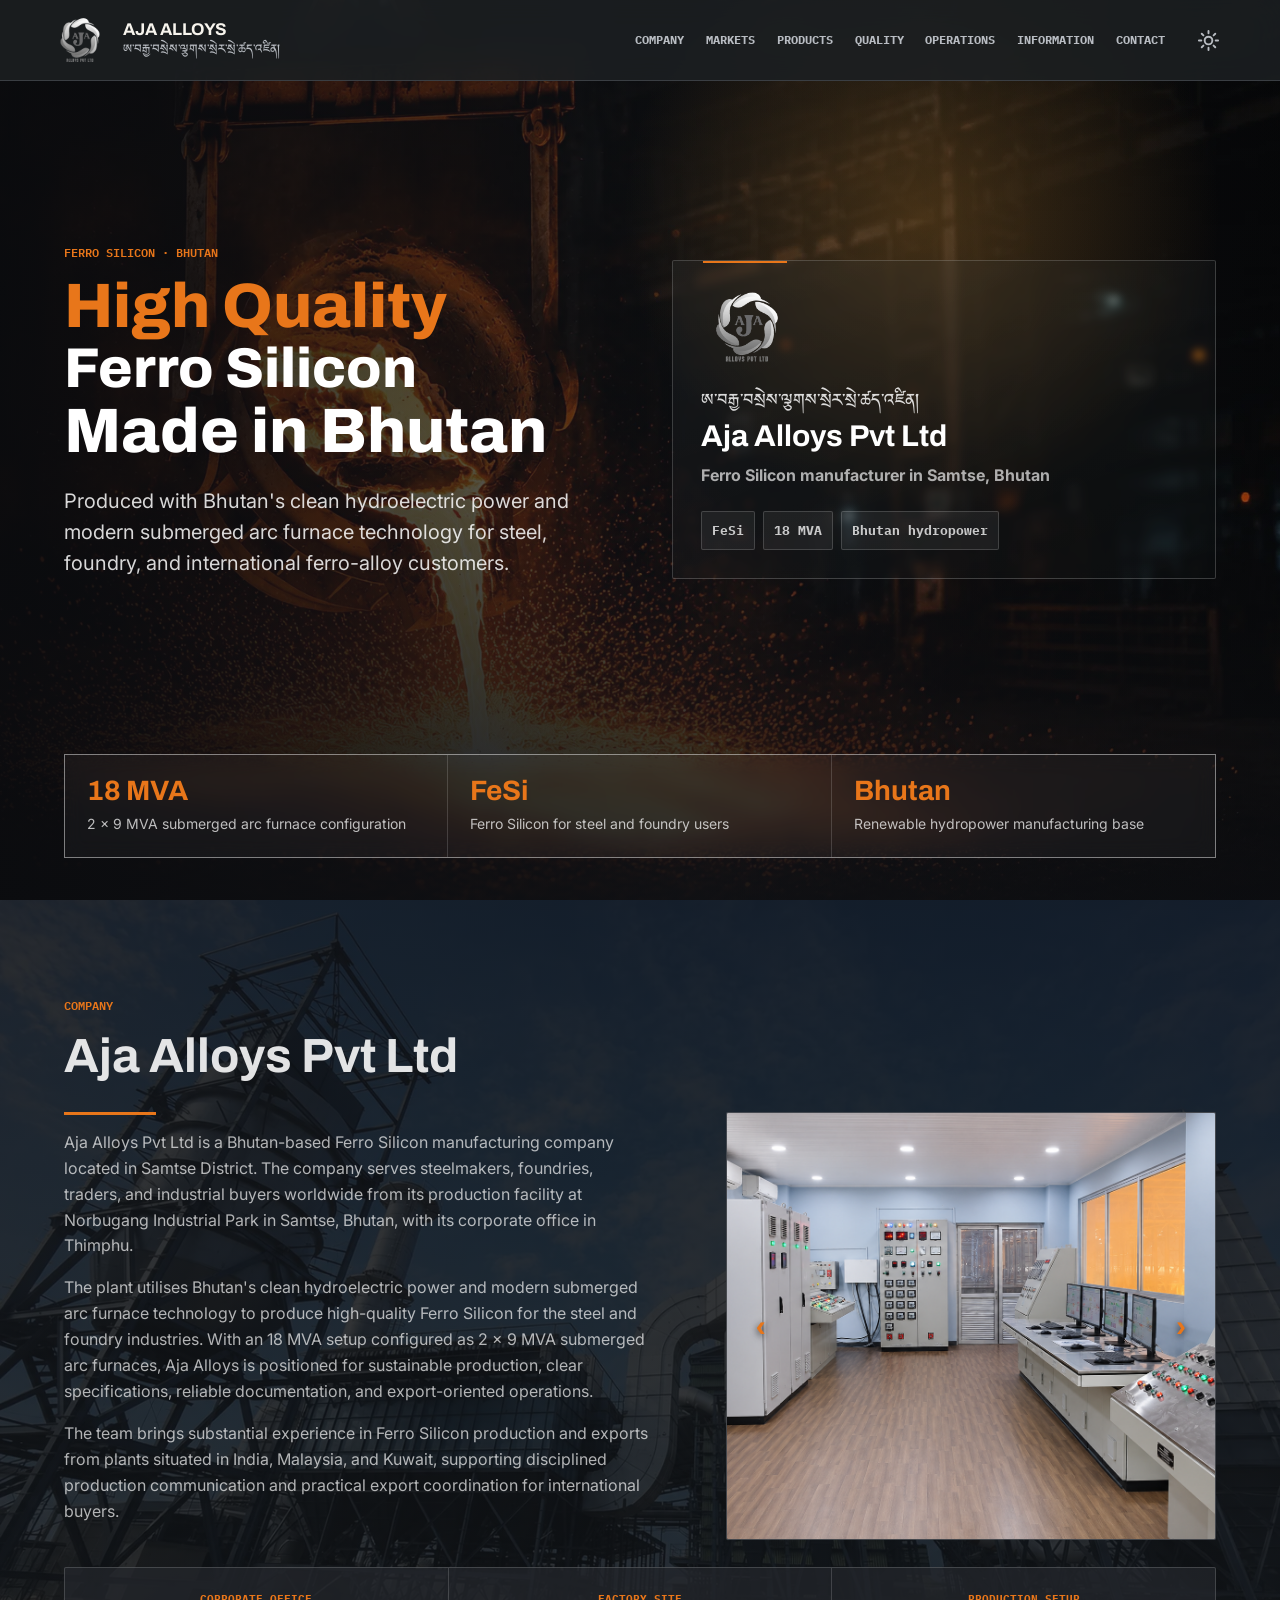
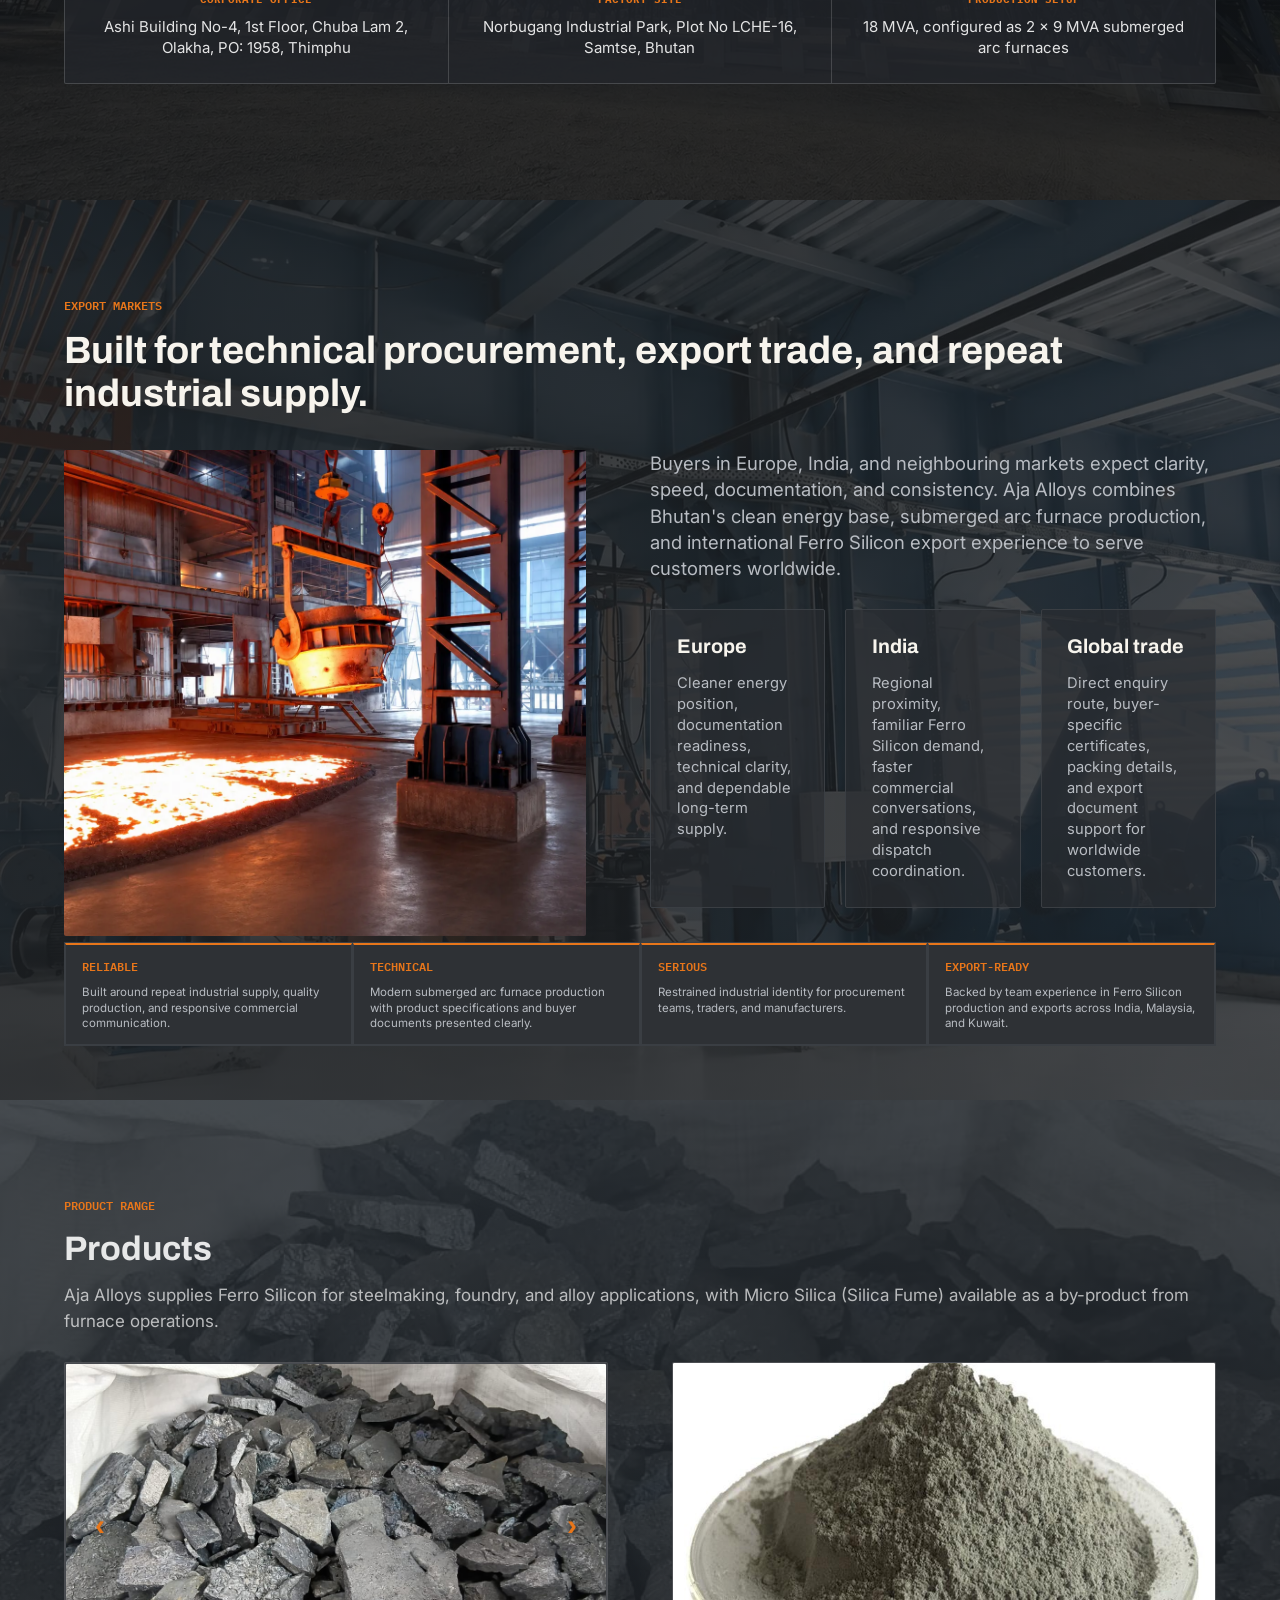
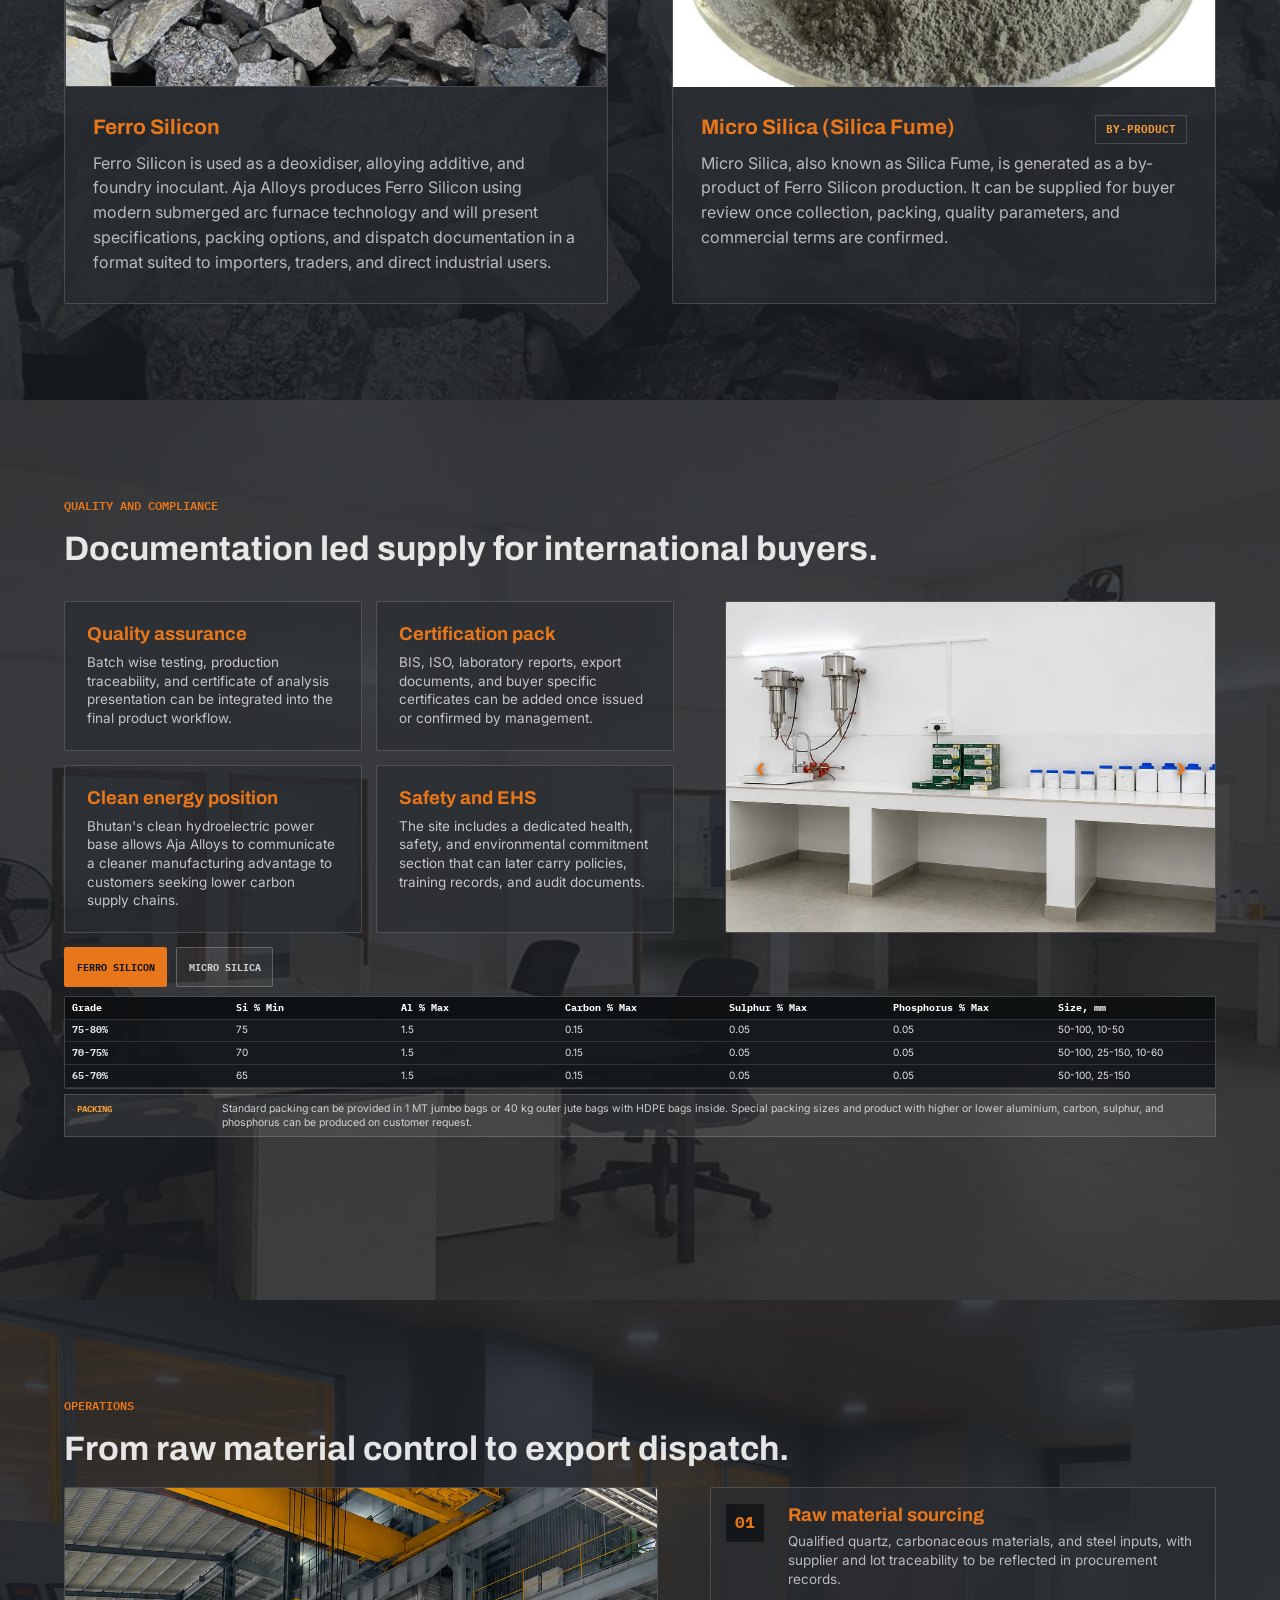
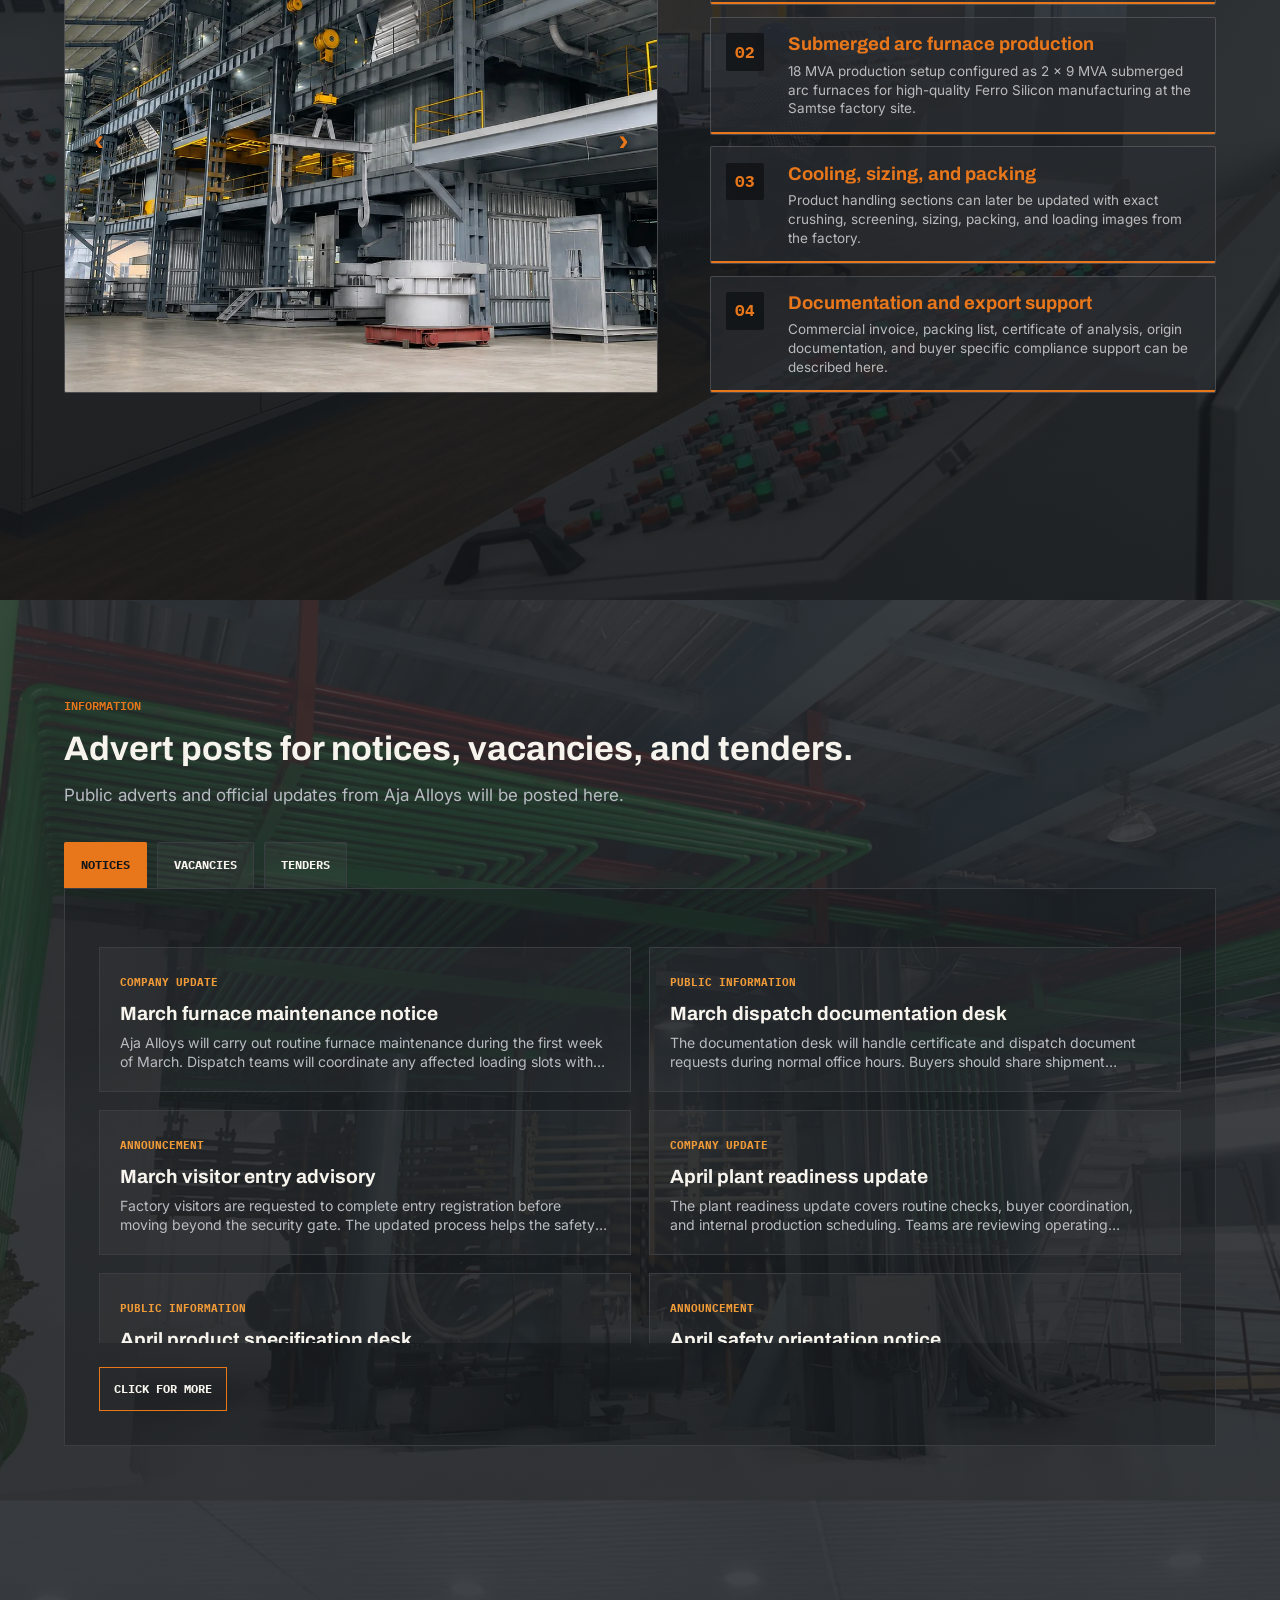
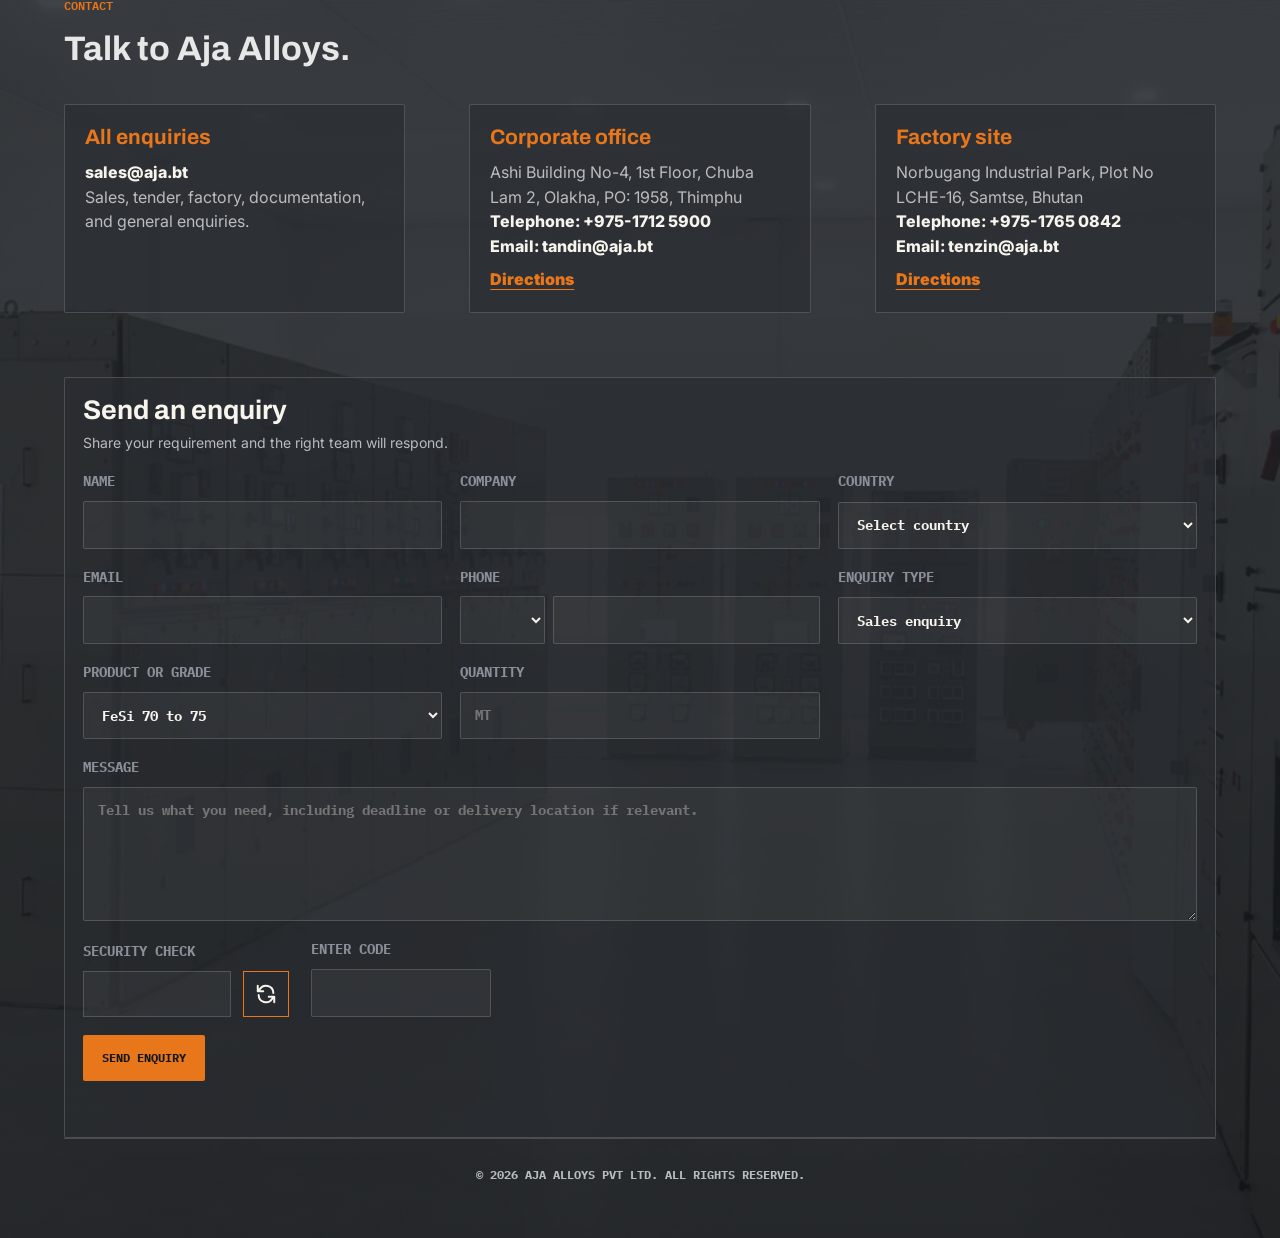
==== index.html @ 4c23dfa2 "uddate Signed-off-by: Yoebar <jigme@yoebar.com>" ====
<!DOCTYPE html>
<html lang="en">
<head>
  <meta charset="UTF-8">
  <meta name="viewport" content="width=device-width, initial-scale=1.0">
  <meta name="description" content="Aja Alloys Pvt Ltd is a Bhutan based Ferro Silicon manufacturer in Samtse District, using clean hydroelectric power and 2 x 9 MVA submerged arc furnaces to serve steel and foundry customers worldwide.">
  <title>Aja Alloys Pvt Ltd | Ferro Silicon Manufacturer in Bhutan</title>
  <link rel="canonical" href="https://aja-468.pages.dev/">
  <meta name="theme-color" content="#101214">
  <meta property="og:type" content="website">
  <meta property="og:site_name" content="Aja Alloys Pvt Ltd">
  <meta property="og:title" content="Aja Alloys Pvt Ltd | Ferro Silicon Manufacturer in Bhutan">
  <meta property="og:description" content="Bhutan based Ferro Silicon manufacturer in Samtse, using clean hydroelectric power and 2 x 9 MVA submerged arc furnaces for steel and foundry customers worldwide.">
  <meta property="og:url" content="https://aja-468.pages.dev/">
  <meta property="og:image" content="https://aja-468.pages.dev/assets/product-ferro-silicon.jpg?v=20260622-preview-v1">
  <meta property="og:image:secure_url" content="https://aja-468.pages.dev/assets/product-ferro-silicon.jpg?v=20260622-preview-v1">
  <meta property="og:image:type" content="image/jpeg">
  <meta property="og:image:width" content="1280">
  <meta property="og:image:height" content="720">
  <meta property="og:image:alt" content="Ferro Silicon product from Aja Alloys">
  <meta name="twitter:card" content="summary_large_image">
  <meta name="twitter:title" content="Aja Alloys Pvt Ltd | Ferro Silicon Manufacturer in Bhutan">
  <meta name="twitter:description" content="Bhutan based Ferro Silicon manufacturer in Samtse, using clean hydroelectric power and submerged arc furnace technology for steel and foundry customers.">
  <meta name="twitter:image" content="https://aja-468.pages.dev/assets/product-ferro-silicon.jpg?v=20260622-preview-v1">
  <meta name="twitter:image:alt" content="Ferro Silicon product from Aja Alloys">
  <link rel="icon" href="assets/aja-logo.svg" type="image/svg+xml">
  <link rel="preconnect" href="https://fonts.googleapis.com">
  <link rel="preconnect" href="https://fonts.gstatic.com" crossorigin>
  <link href="https://fonts.googleapis.com/css2?family=Archivo:wght@600;700;800&family=IBM+Plex+Mono:wght@400;500;600&family=Inter:wght@400;500;600;700;800&family=Uchen&display=swap" rel="stylesheet">
  <link rel="stylesheet" href="styles.css?v=20260622-captcha-format-v13">
</head>
<body>
  <a class="skip-link" href="#top">Skip to content</a>
  <header class="site-header" data-header>
    <a class="brand" href="#top" aria-label="Aja Alloys home">
      <img src="assets/aja-logo-transparent.png?v=clear-logo-v2" alt="Aja Alloys logo" width="1024" height="1024" decoding="async">
      <span>
        <strong>AJA ALLOYS</strong>
        <small class="dzongkha">ཨ་བརྒྱ་བསྲེས་ལྕགས་སྲེར་སྲེ་ཚད་འཛིན།</small>
      </span>
    </a>
    <div class="header-actions">
      <button class="theme-toggle" type="button" data-theme-toggle aria-label="Switch to light theme" aria-pressed="false" title="Switch theme">
        <span class="theme-toggle-icon theme-toggle-icon-sun" aria-hidden="true">
          <svg viewBox="0 0 24 24" focusable="false">
            <circle cx="12" cy="12" r="4"></circle>
            <path d="M12 2v2.5M12 19.5V22M4.93 4.93l1.77 1.77M17.3 17.3l1.77 1.77M2 12h2.5M19.5 12H22M4.93 19.07l1.77-1.77M17.3 6.7l1.77-1.77"></path>
          </svg>
        </span>
        <span class="theme-toggle-icon theme-toggle-icon-moon" aria-hidden="true">
          <svg viewBox="0 0 24 24" focusable="false">
            <path d="M20.5 14.2A8.4 8.4 0 0 1 9.8 3.5a8.6 8.6 0 1 0 10.7 10.7Z"></path>
          </svg>
        </span>
      </button>
      <button class="nav-toggle" type="button" data-nav-toggle aria-label="Open navigation" aria-expanded="false">
        <span></span>
        <span></span>
        <span></span>
      </button>
    </div>
    <nav class="site-nav" data-site-nav aria-label="Main navigation">
      <a href="#company">Company</a>
      <a href="#export">Markets</a>
      <a href="#products">Products</a>
      <a href="#quality">Quality</a>
      <a href="#operations">Operations</a>
      <a href="#information">Information</a>
      <a href="#contact">Contact</a>
    </nav>
  </header>

  <main id="top">
    <section class="hero section-dark">
      <div class="hero-media">
        <img src="assets/hero-ferro-silicon-pour.webp?v=20260621-hero" alt="Molten metal being poured from an industrial ladle" width="1536" height="1024" fetchpriority="high" decoding="async">
      </div>
      <div class="hero-inner">
        <div class="hero-content">
          <p class="eyebrow">Ferro Silicon · Bhutan</p>
          <h1 class="hero-title">
            <span class="hero-title-emphasis hero-title-accent">High Quality</span>
            <span>Ferro Silicon</span>
            <span class="hero-title-emphasis">Made in Bhutan</span>
          </h1>
          <p class="hero-copy">
            Produced with Bhutan's clean hydroelectric power and modern submerged arc furnace technology for steel, foundry, and international ferro-alloy customers.
          </p>
        </div>
        <aside class="hero-panel" aria-label="Aja Alloys identity and export positioning">
          <img src="assets/aja-logo-transparent.png?v=clear-logo-v2" alt="" width="1024" height="1024" decoding="async">
          <p class="dzongkha">ཨ་བརྒྱ་བསྲེས་ལྕགས་སྲེར་སྲེ་ཚད་འཛིན།</p>
          <h2>Aja Alloys Pvt Ltd</h2>
          <span>Ferro Silicon manufacturer in Samtse, Bhutan</span>
          <div class="hero-tags">
            <small>FeSi</small>
            <small>18 MVA</small>
            <small>Bhutan hydropower</small>
          </div>
        </aside>
      </div>
      <div class="hero-facts" aria-label="Key facts">
        <div>
          <strong>18 MVA</strong>
          <span>2 x 9 MVA submerged arc furnace configuration</span>
        </div>
        <div>
          <strong>FeSi</strong>
          <span>Ferro Silicon for steel and foundry users</span>
        </div>
        <div>
          <strong>Bhutan</strong>
          <span>Renewable hydropower manufacturing base</span>
        </div>
      </div>
    </section>

    <section class="section intro" id="company">
      <div class="section-heading">
        <p class="eyebrow">Company</p>
        <h2>Aja Alloys Pvt Ltd</h2>
      </div>
      <div class="intro-grid">
        <div class="intro-copy">
          <p>
            Aja Alloys Pvt Ltd is a Bhutan-based Ferro Silicon manufacturing company located in Samtse District. The company serves steelmakers, foundries, traders, and industrial buyers worldwide from its production facility at Norbugang Industrial Park in Samtse, Bhutan, with its corporate office in Thimphu.
          </p>
          <div class="read-more-extra">
            <p>
              The plant utilises Bhutan's clean hydroelectric power and modern submerged arc furnace technology to produce high-quality Ferro Silicon for the steel and foundry industries. With an 18 MVA setup configured as 2 x 9 MVA submerged arc furnaces, Aja Alloys is positioned for sustainable production, clear specifications, reliable documentation, and export-oriented operations.
            </p>
            <p>
              The team brings substantial experience in Ferro Silicon production and exports from plants situated in India, Malaysia, and Kuwait, supporting disciplined production communication and practical export coordination for international buyers.
            </p>
          </div>
        </div>
        <div class="company-aside">
          <figure class="company-photo" data-company-slideshow>
            <div class="company-slides">
              <img class="is-active" src="assets/company-control-room-clean.png" alt="Aja Alloys clean factory control room and production monitoring equipment" data-company-slide data-caption="Factory control room and production monitoring" width="1672" height="941" loading="lazy" decoding="async">
              <img src="assets/company-furnace-hall.webp" alt="Aja Alloys furnace hall with overhead crane and industrial equipment" data-company-slide data-caption="Furnace hall and overhead crane" width="1672" height="941" loading="lazy" decoding="async">
              <img src="assets/company-emissions-system.webp" alt="Aja Alloys emissions control and plant infrastructure under a blue sky" data-company-slide data-caption="Plant gas cleaning and emissions control system" width="1448" height="1086" loading="lazy" decoding="async">
              <img src="assets/company-factory-exterior-wide.webp?v=20260621b" alt="Wide view of Aja Alloys factory exterior with production infrastructure" data-company-slide data-caption="Factory exterior and production infrastructure" width="1672" height="941" loading="lazy" decoding="async">
              <img src="assets/company-plant-yard-crane.webp" alt="Aja Alloys plant yard with production buildings and mobile crane" data-company-slide data-caption="Plant yard and production buildings" width="1672" height="941" loading="lazy" decoding="async">
              <img src="assets/company-control-room-operators.webp" alt="Aja Alloys operators at the central control room desk monitoring production" data-company-slide data-caption="Central control room and production monitoring" width="1672" height="941" loading="lazy" decoding="async">
              <img src="assets/company-control-room-switchgear.webp" alt="Aja Alloys electrical control and switchgear room with control panels" data-company-slide data-caption="Electrical control and switchgear room" width="1672" height="941" loading="lazy" decoding="async">
              <img src="assets/company-silo-tower.webp" alt="Aja Alloys raw material silo and feed structure" data-company-slide data-caption="Raw material silo and feed structure" width="941" height="1672" loading="lazy" decoding="async">
              <button class="company-slide-control company-slide-control-prev" type="button" aria-label="Previous company image" data-company-slide-prev>‹</button>
              <button class="company-slide-control company-slide-control-next" type="button" aria-label="Next company image" data-company-slide-next>›</button>
            </div>
            <figcaption data-company-slideshow-caption>Factory control room and production monitoring</figcaption>
          </figure>
        </div>
      </div>
      <div class="profile-panel" aria-label="Company profile summary">
        <table class="profile-table" aria-label="Company profile details">
          <tbody>
            <tr>
              <td>
                <span>Corporate office</span>
                <p>Ashi Building No-4, 1st Floor, Chuba Lam 2, Olakha, PO: 1958, Thimphu</p>
              </td>
              <td>
                <span>Factory site</span>
                <p>Norbugang Industrial Park, Plot No LCHE-16, Samtse, Bhutan</p>
              </td>
              <td>
                <span>Production setup</span>
                <p>18 MVA, configured as 2 x 9 MVA submerged arc furnaces</p>
              </td>
            </tr>
          </tbody>
        </table>
      </div>
    </section>

    <section class="section split-section" id="export">
      <div class="section-heading compact">
        <p class="eyebrow">Export markets</p>
        <h2>Built for technical procurement, export trade, and repeat industrial supply.</h2>
      </div>
      <div class="image-band">
        <img src="assets/export-market-furnace.webp?v=20260621-market" alt="Ferro Silicon furnace hall with molten metal and overhead lifting equipment" width="1080" height="1456" loading="lazy" decoding="async">
      </div>
      <div class="export-copy">
        <p>
          Buyers in Europe, India, and neighbouring markets expect clarity, speed, documentation, and consistency. Aja Alloys combines Bhutan's clean energy base, submerged arc furnace production, and international Ferro Silicon export experience to serve customers worldwide.
        </p>
        <div class="export-points" aria-label="Export customer focus areas">
          <article>
            <h3><span>Europe</span></h3>
            <p>Cleaner energy position, documentation readiness, technical clarity, and dependable long-term supply.</p>
          </article>
          <article>
            <h3><span>India</span></h3>
            <p>Regional proximity, familiar Ferro Silicon demand, faster commercial conversations, and responsive dispatch coordination.</p>
          </article>
          <article>
            <h3><span>Global trade</span></h3>
            <p>Direct enquiry route, buyer-specific certificates, packing details, and export document support for worldwide customers.</p>
          </article>
        </div>
      </div>
      <div class="positioning-strip export-positioning-strip" aria-label="Aja Alloys positioning">
        <article>
          <button class="positioning-popout-trigger" type="button" data-positioning-popout aria-haspopup="dialog">
            <span>Reliable</span>
          </button>
          <p>Built around repeat industrial supply, quality production, and responsive commercial communication.</p>
        </article>
        <article>
          <button class="positioning-popout-trigger" type="button" data-positioning-popout aria-haspopup="dialog">
            <span>Technical</span>
          </button>
          <p>Modern submerged arc furnace production with product specifications and buyer documents presented clearly.</p>
        </article>
        <article>
          <button class="positioning-popout-trigger" type="button" data-positioning-popout aria-haspopup="dialog">
            <span>Serious</span>
          </button>
          <p>Restrained industrial identity for procurement teams, traders, and manufacturers.</p>
        </article>
        <article>
          <button class="positioning-popout-trigger" type="button" data-positioning-popout aria-haspopup="dialog">
            <span>Export-ready</span>
          </button>
          <p>Backed by team experience in Ferro Silicon production and exports across India, Malaysia, and Kuwait.</p>
        </article>
      </div>
    </section>

    <section class="section products" id="products">
      <div class="section-heading">
        <p class="eyebrow">Product range</p>
        <h2>Products</h2>
        <p>
          Aja Alloys supplies Ferro Silicon for steelmaking, foundry, and alloy applications, with Micro Silica (Silica Fume) available as a by-product from furnace operations.
        </p>
      </div>
      <div class="product-layout">
        <article class="product-summary">
          <figure class="company-photo product-visual" data-company-slideshow>
            <div class="company-slides">
              <img class="is-active" src="assets/product-ferro-silicon.jpg?v=20260621-product" alt="Ferro Silicon lumps packed in a bag" data-company-slide data-caption="Ferro Silicon lumps, bagged" width="1280" height="720" loading="lazy" decoding="async">
              <img src="assets/product-ferro-silicon-lump.webp" alt="Ferro Silicon lump showing fracture face" data-company-slide data-caption="Ferro Silicon lump, fracture face" width="1536" height="1024" loading="lazy" decoding="async">
              <img src="assets/product-ferro-silicon-lump-2.webp" alt="Ferro Silicon lump showing crystalline surface" data-company-slide data-caption="Ferro Silicon lump, crystalline surface" width="1024" height="1536" loading="lazy" decoding="async">
              <button class="company-slide-control company-slide-control-prev" type="button" aria-label="Previous product image" data-company-slide-prev>‹</button>
              <button class="company-slide-control company-slide-control-next" type="button" aria-label="Next product image" data-company-slide-next>›</button>
            </div>
            <figcaption data-company-slideshow-caption>Ferro Silicon lumps, bagged</figcaption>
          </figure>
          <div>
            <h3>Ferro Silicon</h3>
            <p>
              Ferro Silicon is used as a deoxidiser, alloying additive, and foundry inoculant. Aja Alloys produces Ferro Silicon using modern submerged arc furnace technology and will present specifications, packing options, and dispatch documentation in a format suited to importers, traders, and direct industrial users.
            </p>
          </div>
        </article>
        <article class="product-summary product-summary-muted">
          <img src="assets/product-micro-silica.jpg?v=20260621-micro-silica" alt="Micro Silica powder sample" width="783" height="580" loading="lazy" decoding="async">
          <div>
            <span class="product-kicker">By-product</span>
            <h3>Micro Silica (Silica Fume)</h3>
            <p>
              Micro Silica, also known as Silica Fume, is generated as a by-product of Ferro Silicon production. It can be supplied for buyer review once collection, packing, quality parameters, and commercial terms are confirmed.
            </p>
          </div>
        </article>
      </div>
    </section>

    <section class="section section-dark quality" id="quality">
      <div class="quality-layout">
        <div class="section-heading">
          <p class="eyebrow">Quality and compliance</p>
          <h2>Documentation led supply for international buyers.</h2>
        </div>
        <div class="quality-grid">
          <div>
            <h3>Quality assurance</h3>
            <p>Batch wise testing, production traceability, and certificate of analysis presentation can be integrated into the final product workflow.</p>
          </div>
          <div>
            <h3>Certification pack</h3>
            <p>BIS, ISO, laboratory reports, export documents, and buyer specific certificates can be added once issued or confirmed by management.</p>
          </div>
          <div>
            <h3>Clean energy position</h3>
            <p>Bhutan's clean hydroelectric power base allows Aja Alloys to communicate a cleaner manufacturing advantage to customers seeking lower carbon supply chains.</p>
          </div>
          <div>
            <h3>Safety and EHS</h3>
            <p>The site includes a dedicated health, safety, and environmental commitment section that can later carry policies, training records, and audit documents.</p>
          </div>
        </div>
        <figure class="company-photo quality-visual" data-company-slideshow>
          <div class="company-slides">
            <img class="is-active" src="assets/quality-lab-sample-prep.webp" alt="Aja Alloys quality laboratory sample preparation bench" data-company-slide data-caption="Sample preparation bench" width="1672" height="941" loading="lazy" decoding="async">
            <img src="assets/quality-lab-balances.webp" alt="Aja Alloys laboratory precision balances and sample jars" data-company-slide data-caption="Weighing and precision balances" width="1672" height="941" loading="lazy" decoding="async">
            <img src="assets/quality-lab-furnace-hood.webp" alt="Aja Alloys laboratory fume hood, ashing furnace, and titration setup" data-company-slide data-caption="Fume hood and ashing furnace" width="1672" height="941" loading="lazy" decoding="async">
            <img src="assets/quality-lab-room.webp" alt="Aja Alloys quality control laboratory" data-company-slide data-caption="Quality control laboratory" width="1920" height="1080" loading="lazy" decoding="async">
            <img src="assets/quality-lab-titration.webp" alt="Aja Alloys laboratory titration and wet chemistry bench" data-company-slide data-caption="Titration and wet chemistry" width="1672" height="941" loading="lazy" decoding="async">
            <button class="company-slide-control company-slide-control-prev" type="button" aria-label="Previous laboratory image" data-company-slide-prev>‹</button>
            <button class="company-slide-control company-slide-control-next" type="button" aria-label="Next laboratory image" data-company-slide-next>›</button>
          </div>
          <figcaption data-company-slideshow-caption>Sample preparation bench</figcaption>
        </figure>
      </div>
      <div class="quality-parameters" data-spec-tabs>
        <div class="spec-tabs" role="tablist" aria-label="Product specification tables">
          <button class="spec-tab is-active" type="button" id="spec-tab-ferro" role="tab" aria-selected="true" aria-controls="spec-panel-ferro" data-spec-tab="ferro">Ferro Silicon</button>
          <button class="spec-tab" type="button" id="spec-tab-micro" role="tab" aria-selected="false" aria-controls="spec-panel-micro" data-spec-tab="micro">Micro Silica</button>
        </div>

        <div class="spec-panels">
          <div class="spec-table-group is-active" id="spec-panel-ferro" role="tabpanel" aria-labelledby="spec-tab-ferro" data-spec-panel="ferro">
            <div class="spec-table-heading">
              <p class="eyebrow">Ferro Silicon</p>
              <h3>FeSi grade specifications</h3>
            </div>
            <button class="spec-toggle" type="button" aria-expanded="false" data-spec-toggle>Show specifications</button>
            <div class="spec-table-wrap" role="region" aria-label="Ferro Silicon grade specification table">
              <table class="spec-table">
                <thead>
                  <tr>
                    <th>Grade</th>
                    <th>Si % Min</th>
                    <th>Al % Max</th>
                    <th>Carbon % Max</th>
                    <th>Sulphur % Max</th>
                    <th>Phosphorus % Max</th>
                    <th>Size, mm</th>
                  </tr>
                </thead>
                <tbody>
                  <tr>
                    <td data-label="Grade">75-80%</td>
                    <td data-label="Si % Min">75</td>
                    <td data-label="Al % Max">1.5</td>
                    <td data-label="Carbon % Max">0.15</td>
                    <td data-label="Sulphur % Max">0.05</td>
                    <td data-label="Phosphorus % Max">0.05</td>
                    <td data-label="Size, mm">50-100, 10-50</td>
                  </tr>
                  <tr>
                    <td data-label="Grade">70-75%</td>
                    <td data-label="Si % Min">70</td>
                    <td data-label="Al % Max">1.5</td>
                    <td data-label="Carbon % Max">0.15</td>
                    <td data-label="Sulphur % Max">0.05</td>
                    <td data-label="Phosphorus % Max">0.05</td>
                    <td data-label="Size, mm">50-100, 25-150, 10-60</td>
                  </tr>
                  <tr>
                    <td data-label="Grade">65-70%</td>
                    <td data-label="Si % Min">65</td>
                    <td data-label="Al % Max">1.5</td>
                    <td data-label="Carbon % Max">0.15</td>
                    <td data-label="Sulphur % Max">0.05</td>
                    <td data-label="Phosphorus % Max">0.05</td>
                    <td data-label="Size, mm">50-100, 25-150</td>
                  </tr>
                </tbody>
              </table>
            </div>
            <p class="spec-note"><span>Packing</span> Standard packing can be provided in 1 MT jumbo bags or 40 kg outer jute bags with HDPE bags inside. Special packing sizes and product with higher or lower aluminium, carbon, sulphur, and phosphorus can be produced on customer request.</p>
          </div>

          <div class="spec-table-group" id="spec-panel-micro" role="tabpanel" aria-labelledby="spec-tab-micro" data-spec-panel="micro" hidden>
            <div class="spec-table-heading">
              <p class="eyebrow">Micro Silica</p>
              <h3>Silica Fume specifications</h3>
            </div>
            <button class="spec-toggle" type="button" aria-expanded="false" data-spec-toggle>Show specifications</button>
            <div class="spec-table-wrap" role="region" aria-label="Micro Silica specification table">
              <table class="spec-table">
                <thead>
                  <tr>
                    <th>Specification</th>
                    <th>SiO2</th>
                    <th>Moisture</th>
                    <th>LOI</th>
                    <th>Coarse particles, +45 micron</th>
                    <th>Bulk density, kg/m3</th>
                  </tr>
                </thead>
                <tbody>
                  <tr>
                    <td data-label="Specification">Specification 1</td>
                    <td data-label="SiO2">85% Min</td>
                    <td data-label="Moisture">1% Max</td>
                    <td data-label="LOI">3% Max</td>
                    <td data-label="Coarse particles, +45 micron">5% Max</td>
                    <td data-label="Bulk density, kg/m3">550-700</td>
                  </tr>
                  <tr>
                    <td data-label="Specification">Specification 2</td>
                    <td data-label="SiO2">80% Min</td>
                    <td data-label="Moisture">1% Max</td>
                    <td data-label="LOI">3% Max</td>
                    <td data-label="Coarse particles, +45 micron">5% Max</td>
                    <td data-label="Bulk density, kg/m3">550-700</td>
                  </tr>
                </tbody>
              </table>
            </div>
            <p class="spec-note"><span>Packing</span> Jumbo bag bulk packing, approximately 700 kg, or 25 kg HDPE bags.</p>
          </div>
        </div>
      </div>
    </section>

    <section class="section operations" id="operations">
      <div class="section-heading">
        <p class="eyebrow">Operations</p>
        <h2>From raw material control to export dispatch.</h2>
      </div>
      <div class="operations-layout">
        <figure class="operations-visual company-photo" data-company-slideshow>
          <div class="company-slides">
            <img class="is-active" src="assets/company-furnace-hall.webp?v=20260621-operations" alt="Aja Alloys furnace hall and production area" data-company-slide data-caption="Submerged arc furnace production area" width="1672" height="941" loading="lazy" decoding="async">
            <img src="assets/company-control-room-monitors.webp" alt="Aja Alloys operators monitoring production at the control desk" data-company-slide data-caption="Process monitoring at the control desk" width="1085" height="1450" loading="lazy" decoding="async">
            <img src="assets/company-control-room-glow.webp" alt="Aja Alloys control room during a live furnace tap" data-company-slide data-caption="Live furnace monitoring during a tap" width="1086" height="1448" loading="lazy" decoding="async">
            <button class="company-slide-control company-slide-control-prev" type="button" aria-label="Previous operations image" data-company-slide-prev>‹</button>
            <button class="company-slide-control company-slide-control-next" type="button" aria-label="Next operations image" data-company-slide-next>›</button>
          </div>
          <figcaption data-company-slideshow-caption>Submerged arc furnace production area</figcaption>
        </figure>
        <div class="process-list" aria-label="Operations workflow">
          <article>
            <span>01</span>
            <h3>Raw material sourcing</h3>
            <p>Qualified quartz, carbonaceous materials, and steel inputs, with supplier and lot traceability to be reflected in procurement records.</p>
          </article>
          <article>
            <span>02</span>
            <h3>Submerged arc furnace production</h3>
            <p>18 MVA production setup configured as 2 x 9 MVA submerged arc furnaces for high-quality Ferro Silicon manufacturing at the Samtse factory site.</p>
          </article>
          <article>
            <span>03</span>
            <h3>Cooling, sizing, and packing</h3>
            <p>Product handling sections can later be updated with exact crushing, screening, sizing, packing, and loading images from the factory.</p>
          </article>
          <article>
            <span>04</span>
            <h3>Documentation and export support</h3>
            <p>Commercial invoice, packing list, certificate of analysis, origin documentation, and buyer specific compliance support can be described here.</p>
          </article>
        </div>
      </div>
    </section>

    <section class="section careers" id="information">
      <div class="section-heading compact">
        <p class="eyebrow" data-information-eyebrow>Information</p>
        <h2 data-information-title>Advert posts for notices, vacancies, and tenders.</h2>
        <p data-information-summary>
          Public adverts and official updates from Aja Alloys will be posted here.
        </p>
      </div>
      <div class="notice-board" data-notice-tabs data-dynamic-notices>
        <div class="notice-tabs" role="tablist" aria-label="Information categories">
          <a class="notice-tab is-active" href="#notice-panel-news" id="notice-tab-news" role="tab" aria-selected="true" aria-controls="notice-panel-news" data-notice-tab="news">Notices</a>
          <a class="notice-tab" href="#notice-panel-vacancies" id="notice-tab-vacancies" role="tab" aria-selected="false" aria-controls="notice-panel-vacancies" data-notice-tab="vacancies">Vacancies</a>
          <a class="notice-tab" href="#notice-panel-tenders" id="notice-tab-tenders" role="tab" aria-selected="false" aria-controls="notice-panel-tenders" data-notice-tab="tenders">Tenders</a>
        </div>
        <div class="notice-panels">
          <article class="notice-panel is-active" id="notice-panel-news" role="tabpanel" aria-labelledby="notice-tab-news" data-notice-panel="news">
            <div>
              <ul class="notice-list">
                <li>
                  <span>Announcement</span>
                  <strong>Production update</strong>
                  <p>Plant readiness and buyer updates.</p>
                </li>
                <li>
                  <span>Public information</span>
                  <strong>Documentation desk</strong>
                  <p>Specifications, certificates, and export documents.</p>
                </li>
              </ul>
            </div>
            <button class="notice-more-link" type="button">Click for more</button>
          </article>
          <article class="notice-panel" id="notice-panel-vacancies" role="tabpanel" aria-labelledby="notice-tab-vacancies" data-notice-panel="vacancies">
            <div>
              <span class="notice-status">Vacancies</span>
              <h3>Vacancies</h3>
              <p>Open roles and application details will appear here.</p>
              <ul class="notice-list">
                <li>
                  <span>Vacancy announcement</span>
                  <strong>Furnace shift technician</strong>
                  <p>Furnace operation and shift reporting.</p>
                </li>
                <li>
                  <span>Vacancy announcement</span>
                  <strong>Quality and documentation assistant</strong>
                  <p>Sampling records and dispatch documents.</p>
                </li>
              </ul>
            </div>
            <button class="notice-more-link" type="button">Click for more</button>
          </article>
          <article class="notice-panel" id="notice-panel-tenders" role="tabpanel" aria-labelledby="notice-tab-tenders" data-notice-panel="tenders">
            <div>
              <span class="notice-status">Tender adverts</span>
              <h3>Tenders</h3>
              <p>Tender, supplier, and RFQ notices will appear here.</p>
              <ul class="notice-list">
                <li>
                  <span>Tender notice</span>
                  <strong>Packing materials</strong>
                  <p>Bags, labels, pallets, and dispatch support.</p>
                </li>
                <li>
                  <span>Request for quotation</span>
                  <strong>Lab and safety supplies</strong>
                  <p>Laboratory materials, PPE, and consumables.</p>
                </li>
              </ul>
            </div>
            <button class="notice-more-link" type="button">Click for more</button>
          </article>
        </div>
      </div>
    </section>

    <section class="section contact" id="contact">
      <div class="section-heading">
        <p class="eyebrow" data-contact-eyebrow>Contact</p>
        <h2 data-contact-title>Talk to Aja Alloys.</h2>
      </div>
      <div class="contact-grid" data-contact-grid>
        <div class="contact-block">
          <h3>All enquiries</h3>
          <p><a href="mailto:sales@aja.bt">sales@aja.bt</a></p>
          <p class="muted">Sales, tender, factory, documentation, and general enquiries.</p>
        </div>
        <div class="contact-block">
          <h3>Corporate office</h3>
          <p>Ashi Building No-4, 1st Floor, Chuba Lam 2, Olakha, PO: 1958, Thimphu</p>
          <p>Telephone: <a href="tel:+97517125900">+975-1712 5900</a></p>
          <p>Email: <a href="mailto:tandin@aja.bt">tandin@aja.bt</a></p>
        </div>
        <div class="contact-block">
          <h3>Factory site</h3>
          <p>Norbugang Industrial Park, Plot No LCHE-16, Samtse, Bhutan</p>
          <p>Telephone: <a href="tel:+97517650842">+975-1765 0842</a></p>
          <p>Email: <a href="mailto:tenzin@aja.bt">tenzin@aja.bt</a></p>
        </div>
        <form class="contact-form" data-contact-form>
          <div class="contact-form-intro">
            <h3 data-contact-form-title>Send an enquiry</h3>
            <p data-contact-form-intro>Share your requirement and the right team will respond.</p>
          </div>
          <label>
            Name
            <input type="text" name="name" autocomplete="name" required>
          </label>
          <label>
            Company
            <input type="text" name="company" autocomplete="organisation">
          </label>
          <label>
            Country
            <select name="country" autocomplete="country-name" data-country-select required>
              <option value="">Select country</option>
            </select>
          </label>
          <label>
            Email
            <input type="email" name="email" autocomplete="email" required>
          </label>
          <label>
            Phone
            <span class="phone-input-group">
              <select name="phoneCountryCode" aria-label="Phone country code" data-phone-country-code></select>
              <input type="tel" name="phone" autocomplete="tel" inputmode="tel">
            </span>
          </label>
          <label>
            Enquiry type
            <select name="enquiryType" data-enquiry-type>
              <option>Sales enquiry</option>
              <option>Tender or supplier enquiry</option>
              <option>Tender notice enquiry</option>
              <option>Vacancy enquiry</option>
              <option>Documentation request</option>
              <option>General enquiry</option>
            </select>
          </label>
          <label>
            Product or grade
            <select name="grade">
              <option>FeSi 70 to 75</option>
              <option>FeSi 75</option>
              <option>FeSi 72</option>
              <option>FeSi 65</option>
              <option>Micro Silica (Silica Fume)</option>
              <option>To be discussed</option>
            </select>
          </label>
          <label>
            Quantity
            <input type="text" name="quantity" placeholder="MT">
          </label>
          <label class="form-wide">
            Message
            <textarea name="message" rows="5" placeholder="Tell us what you need, including deadline or delivery location if relevant." required></textarea>
          </label>
          <label class="form-trap" aria-hidden="true">
            Website
            <input type="text" name="website" tabindex="-1" autocomplete="off">
          </label>
          <div class="captcha-field" data-captcha-field>
            <div class="captcha-prompt">
              <span>Security check</span>
              <canvas width="148" height="46" aria-label="Security code" data-captcha-canvas></canvas>
              <button class="captcha-refresh" type="button" data-captcha-refresh aria-label="Refresh security code" title="Refresh security code">
                <svg viewBox="0 0 24 24" aria-hidden="true" focusable="false">
                  <path d="M20 11a8 8 0 0 0-14.8-4.2L3 9m0 0V3m0 6h6M4 13a8 8 0 0 0 14.8 4.2L21 15m0 0v6m0-6h-6"></path>
                </svg>
              </button>
            </div>
            <label>
              Enter code
              <input type="text" name="captcha" autocomplete="off" inputmode="text" data-captcha-input required>
            </label>
          </div>
          <button class="button button-primary" type="submit">Send enquiry</button>
          <p class="form-status" data-contact-form-status aria-live="polite"></p>
        </form>
      </div>
      <footer class="site-footer">
        <p>© 2026 Aja Alloys Pvt Ltd. All rights reserved.</p>
      </footer>
    </section>
  </main>

  <div class="spec-modal" data-spec-modal role="dialog" aria-modal="true" aria-labelledby="spec-modal-title" hidden>
    <div class="spec-modal-backdrop" data-spec-modal-close></div>
    <article class="spec-modal-panel">
      <button class="spec-modal-close" type="button" data-spec-modal-close aria-label="Close specifications">
        <svg viewBox="0 0 24 24" aria-hidden="true" focusable="false">
          <path d="M6 6l12 12M18 6 6 18"></path>
        </svg>
      </button>
      <h2 id="spec-modal-title" data-spec-modal-title>Specifications</h2>
      <div class="spec-modal-body" data-spec-modal-body></div>
    </article>
  </div>

  <div class="spec-modal positioning-modal" data-positioning-modal role="dialog" aria-modal="true" aria-labelledby="positioning-modal-title" hidden>
    <div class="spec-modal-backdrop" data-positioning-modal-close></div>
    <article class="spec-modal-panel positioning-modal-panel">
      <button class="spec-modal-close" type="button" data-positioning-modal-close aria-label="Close positioning detail">
        <svg viewBox="0 0 24 24" aria-hidden="true" focusable="false">
          <path d="M6 6l12 12M18 6 6 18"></path>
        </svg>
      </button>
      <h2 id="positioning-modal-title" data-positioning-modal-title>Positioning</h2>
      <p data-positioning-modal-body></p>
    </article>
  </div>

  <div class="spec-modal map-modal" data-map-modal role="dialog" aria-modal="true" aria-labelledby="map-modal-title" hidden>
    <div class="spec-modal-backdrop" data-map-modal-close></div>
    <article class="spec-modal-panel map-modal-panel">
      <button class="spec-modal-close" type="button" data-map-modal-close aria-label="Close map">
        <svg viewBox="0 0 24 24" aria-hidden="true" focusable="false">
          <path d="M6 6l12 12M18 6 6 18"></path>
        </svg>
      </button>
      <h2 id="map-modal-title" data-map-modal-title>Location map</h2>
      <div class="map-modal-frame" data-map-modal-frame></div>
      <a class="map-directions-link" href="#" target="_blank" rel="noopener" data-map-directions>Get directions</a>
    </article>
  </div>

  <div class="spec-modal notice-modal" data-notice-modal role="dialog" aria-modal="true" aria-labelledby="notice-modal-title" hidden>
    <div class="spec-modal-backdrop" data-notice-modal-close></div>
    <article class="spec-modal-panel notice-modal-panel">
      <button class="spec-modal-close" type="button" data-notice-modal-close aria-label="Close advert details">
        <svg viewBox="0 0 24 24" aria-hidden="true" focusable="false">
          <path d="M6 6l12 12M18 6 6 18"></path>
        </svg>
      </button>
      <h2 id="notice-modal-title" data-notice-modal-title>Information</h2>
      <div class="spec-modal-body notice-modal-body" data-notice-modal-body></div>
    </article>
  </div>

  <nav class="mobile-swipe-nav" data-mobile-swipe-nav aria-label="Section navigation">
    <button class="mobile-swipe-button mobile-swipe-button-prev" type="button" data-swipe-prev aria-label="Previous section">
      <svg viewBox="0 0 24 24" aria-hidden="true" focusable="false">
        <path d="M15 5 8 12l7 7"></path>
      </svg>
    </button>
    <button class="mobile-swipe-button mobile-swipe-button-next" type="button" data-swipe-next aria-label="Next section">
      <svg viewBox="0 0 24 24" aria-hidden="true" focusable="false">
        <path d="m9 5 7 7-7 7"></path>
      </svg>
    </button>
  </nav>

  <script src="script.js?v=20260622-captcha-format-v13"></script>
</body>
</html>
---- styles.css ----
:root {
  --ink: #14171a;
  --line: #d9d2c6;
  --paper: #f7f4ed;
  --white: #ffffff;
  --charcoal: #1c1f22;
  --black: #0f1114;
  --panel: rgba(42, 45, 49, 0.74);
  --iron-line: #3a3e43;
  --steel: #8a9099;
  --steel-sheen: #b8bcc2;
  --dark-page: #171a1d;
  --dark-band: #1c2024;
  --dark-card: rgba(42, 45, 49, 0.68);
  --dark-card-solid: rgba(36, 40, 45, 0.74);
  --dark-line: rgba(255, 255, 255, 0.16);
  --dark-text: rgba(255, 255, 255, 0.88);
  --dark-muted: rgba(255, 255, 255, 0.68);
  --amber: #e8761a;
  --amber-soft: #f09a38;
  --molten: #c85a12;
  --shadow: none;
  --section-start-offset: 96px;
}

* {
  box-sizing: border-box;
}

html {
  scroll-behavior: auto;
  scroll-snap-type: y mandatory;
}

body {
  margin: 0;
  font-family: Inter, Arial, Helvetica, sans-serif;
  color: var(--dark-text);
  background: var(--dark-page);
  line-height: 1.55;
  overscroll-behavior-y: none;
}

main {
  width: 100%;
  margin: 0 auto;
}

.dzongkha {
  font-family: Uchen, serif;
  font-weight: 400;
  line-height: 1.45;
}

a {
  color: inherit;
}

img {
  display: block;
  max-width: 100%;
  height: auto;
}

.skip-link {
  position: fixed;
  top: 12px;
  left: 12px;
  z-index: 100;
  padding: 12px 18px;
  border-radius: 8px;
  background: var(--amber);
  color: var(--black);
  font-weight: 700;
  text-decoration: none;
  transform: translateY(-200%);
  transition: transform 160ms ease;
}

.skip-link:focus {
  transform: translateY(0);
  outline: 2px solid var(--white);
  outline-offset: 2px;
}

.site-header {
  position: fixed;
  top: 0;
  left: 0;
  right: 0;
  width: 100%;
  z-index: 30;
  display: flex;
  align-items: center;
  justify-content: space-between;
  gap: 24px;
  padding: 16px clamp(18px, 4vw, 54px);
  background: rgba(28, 31, 34, 0.88);
  border-bottom: 1px solid var(--iron-line);
  color: var(--paper);
  backdrop-filter: blur(14px);
}

.brand {
  display: flex;
  align-items: center;
  gap: 14px;
  text-decoration: none;
  min-width: 0;
}

.brand img {
  width: 58px;
  height: 48px;
  object-fit: contain;
  background: transparent;
  border: 0;
  border-radius: 0;
  box-shadow: none;
  filter: brightness(1.28) contrast(1.12);
}

.brand strong,
.brand small {
  display: block;
  letter-spacing: 0;
}

.brand strong {
  font-family: Archivo, Inter, Arial, Helvetica, sans-serif;
  font-size: 17px;
  line-height: 1.1;
}

.brand small {
  color: var(--steel-sheen);
  font-size: 13px;
  line-height: 1.2;
  margin-top: 3px;
}

.site-nav {
  display: flex;
  align-items: center;
  gap: clamp(16px, 1.7vw, 28px);
  margin-left: auto;
  color: var(--steel-sheen);
  font-family: "IBM Plex Mono", monospace;
  font-size: 12px;
  font-weight: 700;
  text-transform: uppercase;
}

.site-nav a {
  position: relative;
  text-decoration: none;
}

.site-nav a:hover,
.site-nav a.is-active {
  color: var(--amber);
}

.site-nav a.is-active::after {
  content: "";
  position: absolute;
  left: 0;
  right: 0;
  bottom: -8px;
  height: 2px;
  background: var(--amber);
}

.header-actions {
  display: flex;
  align-items: center;
  gap: 10px;
  order: 3;
}

.theme-toggle {
  position: relative;
  display: inline-flex;
  align-items: center;
  justify-content: center;
  width: 40px;
  height: 40px;
  min-height: 40px;
  border: 0;
  border-radius: 50%;
  padding: 0;
  background: transparent;
  color: var(--steel-sheen);
  cursor: pointer;
}

.theme-toggle:hover,
.theme-toggle:focus-visible {
  color: var(--amber-soft);
  outline: 0;
}

.theme-toggle::before {
  content: "";
  position: absolute;
  inset: 4px;
  border-radius: 50%;
  background: currentColor;
  opacity: 0;
  transform: scale(0.72);
  transition: opacity 160ms ease, transform 160ms ease;
}

.theme-toggle:hover::before,
.theme-toggle:focus-visible::before {
  opacity: 0.12;
  transform: scale(1);
}

.theme-toggle-icon {
  position: absolute;
  width: 23px;
  height: 23px;
  opacity: 0;
  transform: scale(0.82) rotate(-8deg);
  transition: opacity 160ms ease, transform 160ms ease;
}

.theme-toggle-icon svg {
  display: block;
  width: 100%;
  height: 100%;
  fill: none;
  stroke: currentColor;
  stroke-linecap: round;
  stroke-linejoin: round;
  stroke-width: 2;
}

body:not([data-theme="light"]) .theme-toggle-icon-sun,
body[data-theme="light"] .theme-toggle-icon-moon {
  opacity: 1;
  transform: scale(1) rotate(0deg);
}

.nav-toggle {
  display: none;
  width: 40px;
  height: 40px;
  border: 0;
  background: transparent;
  border-radius: 50%;
  padding: 9px;
  cursor: pointer;
}

.nav-toggle span {
  display: block;
  height: 2px;
  background: var(--paper);
  margin: 5px 0;
}

.mobile-swipe-nav {
  display: none;
}

.mobile-swipe-button {
  border: 0;
  padding: 0;
  background: transparent;
  color: var(--amber);
  cursor: pointer;
}

.mobile-swipe-button svg {
  display: block;
  width: 100%;
  height: 100%;
  fill: none;
  stroke: currentColor;
  stroke-linecap: round;
  stroke-linejoin: round;
}

.hero {
  min-height: calc(100vh - 56px);
  display: grid;
  align-items: end;
  padding: 132px clamp(18px, 5vw, 72px) 42px;
  position: relative;
  overflow: hidden;
  background: var(--black);
}

.section-dark {
  background: var(--charcoal);
  color: var(--white);
}

.hero-media {
  position: absolute;
  inset: 0;
  z-index: 0;
}

.hero-media::after {
  content: "";
  position: absolute;
  inset: 0;
  background:
    radial-gradient(circle at 72% 24%, rgba(217, 144, 47, 0.28), transparent 26%),
    linear-gradient(90deg, rgba(11, 12, 15, 0.88), rgba(18, 20, 24, 0.56) 54%, rgba(18, 20, 24, 0.22)),
    linear-gradient(0deg, rgba(11, 12, 15, 0.88), rgba(18, 20, 24, 0.16) 48%);
}

.hero-media img {
  width: 100%;
  height: 100%;
  object-fit: cover;
}

.hero-content,
.hero-facts {
  position: relative;
  z-index: 1;
}

.hero-inner {
  position: relative;
  z-index: 1;
  display: grid;
  grid-template-columns: repeat(2, minmax(0, 1fr));
  gap: clamp(28px, 5vw, 72px);
  align-items: end;
}

.hero-content {
  max-width: 960px;
  padding-bottom: 64px;
}

.eyebrow {
  margin: 0 0 14px;
  color: var(--amber);
  font-family: "IBM Plex Mono", monospace;
  font-size: 12px;
  font-weight: 600;
  text-transform: uppercase;
  letter-spacing: 0;
}

h1,
h2,
h3,
p {
  letter-spacing: 0;
}

p,
li,
td,
figcaption,
.hero-copy,
.section-heading p:not(.eyebrow),
.intro-copy,
.export-points p,
.product-summary p,
.quality-grid p,
.quality-parameters p,
.process-list p,
.notice-panel p,
.contact-block p {
  -webkit-hyphens: auto;
  hyphens: auto;
  hyphenate-character: "-";
  overflow-wrap: break-word;
  word-break: normal;
  word-spacing: normal;
}

h1 {
  margin: 0;
  max-width: 760px;
  font-family: Archivo, Inter, Arial, Helvetica, sans-serif;
  font-size: 56px;
  line-height: 1.05;
  font-weight: 800;
}

.hero-title {
  display: grid;
  gap: 0.04em;
}

.hero-title span {
  display: block;
}

.hero-title-accent {
  display: inline;
  color: var(--amber);
}

.hero-title-emphasis {
  font-size: 1.12em;
  line-height: 0.98;
}

h2 {
  margin: 0;
  font-family: Archivo, Inter, Arial, Helvetica, sans-serif;
  font-size: 34px;
  line-height: 1.15;
  font-weight: 700;
}

h3 {
  margin: 0 0 10px;
  font-family: Archivo, Inter, Arial, Helvetica, sans-serif;
  font-size: 21px;
  line-height: 1.2;
}

.hero-copy {
  max-width: 620px;
  margin: 24px 0 0;
  color: rgba(255, 255, 255, 0.84);
  font-size: 20px;
}

.hero-actions {
  display: flex;
  flex-wrap: wrap;
  gap: 14px;
  margin-top: 32px;
}

.button {
  display: inline-flex;
  align-items: center;
  justify-content: center;
  min-height: 46px;
  padding: 12px 18px;
  border-radius: 2px;
  border: 1px solid transparent;
  font-family: "IBM Plex Mono", monospace;
  font-size: 12px;
  font-weight: 800;
  text-transform: uppercase;
  text-decoration: none;
  cursor: pointer;
}

.button-primary {
  background: var(--amber);
  color: var(--ink);
  box-shadow: none;
}

.button-primary:hover {
  background: var(--molten);
}

.button-light {
  border-color: rgba(255, 255, 255, 0.45);
  color: var(--white);
  background: rgba(255, 255, 255, 0.04);
}

.button-light:hover {
  border-color: var(--amber);
  background: transparent;
  color: var(--paper);
}

.hero-panel {
  position: relative;
  margin-bottom: 64px;
  padding: 28px;
  border: 1px solid rgba(255, 255, 255, 0.18);
  border-radius: 2px;
  background:
    linear-gradient(160deg, rgba(255, 255, 255, 0.035), rgba(255, 255, 255, 0)),
    rgba(28, 31, 34, 0.16);
  box-shadow: none;
  backdrop-filter: blur(4px);
}

.hero-panel::before {
  content: "";
  position: absolute;
  top: 0;
  left: 30px;
  width: 84px;
  height: 2px;
  background: var(--amber);
}

.hero-panel img {
  width: 92px;
  height: 76px;
  object-fit: contain;
  padding: 0;
  background: transparent;
  border-radius: 0;
  filter: brightness(1.28) contrast(1.12);
}

.hero-panel .dzongkha {
  margin: 24px 0 6px;
  color: rgba(255, 255, 255, 0.84);
  font-size: 18px;
}

.hero-panel h2 {
  font-size: 30px;
  line-height: 1.05;
}

.hero-panel > span {
  display: block;
  margin-top: 10px;
  color: rgba(255, 255, 255, 0.66);
  font-weight: 700;
}

.hero-tags {
  display: flex;
  flex-wrap: wrap;
  gap: 8px;
  margin-top: 24px;
}

.hero-tags small {
  padding: 8px 10px;
  border: 1px solid rgba(255, 255, 255, 0.16);
  border-radius: 2px;
  color: rgba(255, 255, 255, 0.76);
  background: rgba(255, 255, 255, 0.06);
  font-family: "IBM Plex Mono", monospace;
  font-weight: 800;
}

.hero-facts {
  display: grid;
  grid-template-columns: repeat(3, minmax(0, 1fr));
  border: 1px solid rgba(255, 255, 255, 0.45);
  background: rgba(255, 255, 255, 0.04);
  backdrop-filter: blur(10px);
}

.hero-facts div {
  padding: 22px;
  border-right: 1px solid rgba(255, 255, 255, 0.16);
}

.hero-facts div:last-child {
  border-right: 0;
}

.hero-facts strong {
  display: block;
  font-family: Archivo, Inter, Arial, Helvetica, sans-serif;
  color: var(--amber);
  font-size: 28px;
  line-height: 1;
}

.hero-facts span {
  display: block;
  margin-top: 8px;
  color: rgba(255, 255, 255, 0.72);
  font-size: 14px;
}

.positioning-strip {
  display: grid;
  grid-template-columns: repeat(4, minmax(0, 1fr));
  gap: 1px;
  padding: 1px clamp(18px, 5vw, 72px);
  background: var(--iron-line);
}

main > section:not(.positioning-strip) {
  position: relative;
  scroll-snap-align: start;
  scroll-snap-stop: always;
  min-height: 100svh;
  height: auto;
  overflow: visible;
  scrollbar-width: none;
}

main > section:not(.positioning-strip)::-webkit-scrollbar {
  width: 0;
  height: 0;
}

main > section:not(.section-dark):not(.split-section):not(.careers)::after,
.products::after,
.operations::after,
.intro::after {
  color: rgba(255, 255, 255, 0.42);
}

.positioning-strip article {
  padding: 24px;
  background: var(--panel);
  color: var(--paper);
  border-top: 2px solid var(--amber);
}

.positioning-strip span {
  display: block;
  color: var(--amber);
  font-family: "IBM Plex Mono", monospace;
  font-size: 12px;
  font-weight: 600;
  text-transform: uppercase;
}

.positioning-popout-trigger {
  all: unset;
  display: block;
  width: 100%;
  color: inherit;
  cursor: pointer;
}

.positioning-popout-trigger:focus-visible {
  outline: 2px solid var(--amber);
  outline-offset: 4px;
}

.positioning-strip p {
  margin: 10px 0 0;
  color: var(--steel-sheen);
  font-size: 14px;
}

.export-positioning-strip {
  grid-area: export-strip;
  grid-template-columns: repeat(4, minmax(0, 1fr));
  gap: 1px;
  margin-top: 0;
  padding: 1px;
  background: var(--iron-line);
}

.export-positioning-strip article {
  padding: 12px 16px;
  border: 1px solid var(--iron-line);
  border-top: 2px solid var(--amber);
}

.export-positioning-strip p {
  font-size: 11.5px;
  line-height: 1.36;
}

.section {
  padding: 96px clamp(18px, 5vw, 72px) 54px;
  background:
    linear-gradient(180deg, rgba(255, 255, 255, 0.035), rgba(255, 255, 255, 0)),
    var(--dark-page);
  color: var(--dark-text);
}

.intro {
  padding-top: 112px;
  padding-bottom: 170px;
  background-color: var(--dark-page);
  background-image:
    linear-gradient(180deg, rgba(15, 17, 20, 0.88) 0%, rgba(16, 19, 22, 0.84) 100%),
    url("assets/company-emissions-system.webp");
  background-size: cover;
  background-position: center;
  background-repeat: no-repeat;
}

.section-heading {
  width: 100%;
  max-width: none;
  margin-bottom: 36px;
}

.section-heading p:not(.eyebrow) {
  max-width: none;
  color: var(--dark-muted);
  font-size: 17px;
  margin: 14px 0 0;
}

.hero-copy,
.positioning-strip p,
.section-heading p:not(.eyebrow),
.intro-copy,
.export-points p,
.product-summary p,
.quality-grid p,
.quality-parameters p,
.process-list p,
.notice-panel p,
.contact-block p {
  text-align: left;
}

.section-heading.compact {
  max-width: 780px;
  margin-bottom: 0;
}

.intro-grid,
.contact-grid {
  display: grid;
  grid-template-columns: minmax(0, 1.08fr) minmax(320px, 0.92fr);
  gap: clamp(28px, 5vw, 64px);
  align-items: start;
}

.intro .section-heading,
.intro-grid {
  width: 100%;
  max-width: none;
  margin-left: auto;
  margin-right: auto;
}

.intro .section-heading {
  margin-bottom: 28px;
}

.intro .section-heading h2 {
  max-width: 680px;
  font-size: clamp(34px, 4vw, 48px);
}

.intro-grid {
  grid-template-columns: minmax(0, 0.98fr) minmax(360px, 0.82fr);
  gap: clamp(42px, 6vw, 76px);
  align-items: stretch;
}

.intro-copy {
  position: relative;
  max-width: none;
  padding-top: 18px;
  color: var(--dark-muted);
  font-size: 16px;
  line-height: 1.62;
}

.intro-copy::before {
  content: "";
  position: absolute;
  top: 0;
  left: 0;
  width: 92px;
  height: 3px;
  background: var(--amber);
}

.intro-copy p {
  margin: 0 0 16px;
}

.read-more-extra {
  display: contents;
}

.company-aside {
  display: grid;
  gap: 16px;
  min-height: 100%;
}

.company-photo {
  display: grid;
  grid-template-rows: minmax(0, 1fr) auto;
  height: 100%;
  margin: 0;
  overflow: hidden;
  background: var(--dark-card-solid);
  border: 1px solid var(--dark-line);
  border-radius: 2px;
  box-shadow: none;
}

.company-slides {
  isolation: isolate;
  position: relative;
  width: 100%;
  min-height: clamp(320px, 42svh, 520px);
  background: var(--panel);
}

.company-slides img {
  position: absolute;
  inset: 0;
  z-index: 0;
  width: 100%;
  height: 100%;
  object-fit: cover;
  object-position: center 42%;
  opacity: 0;
  pointer-events: none;
  transform: scale(1.02);
  transition:
    opacity 650ms ease,
    transform 1100ms cubic-bezier(0.22, 1, 0.36, 1),
    object-position 1100ms cubic-bezier(0.22, 1, 0.36, 1);
}

.company-slides img.is-active {
  opacity: 1;
}

.company-slides:hover img.is-active,
.company-slides:focus-within img.is-active {
  object-position: center;
  transform: scale(0.96);
}

.company-slide-control {
  position: absolute;
  top: 50%;
  z-index: 20;
  display: inline-flex;
  align-items: center;
  justify-content: center;
  width: 44px;
  height: 52px;
  border: 0;
  background: transparent;
  color: var(--amber);
  font-size: 30px;
  font-weight: 800;
  line-height: 1;
  text-shadow: 0 2px 7px rgba(0, 0, 0, 0.78);
  transform: translateY(-50%);
  cursor: pointer;
}

.company-slide-control:hover,
.company-slide-control:focus-visible {
  color: var(--amber-soft);
  outline: 2px solid rgba(232, 118, 26, 0.68);
  outline-offset: 4px;
}

.company-slide-control-prev {
  left: 12px;
}

.company-slide-control-next {
  right: 12px;
}

.company-photo figcaption {
  display: none;
  padding: 10px 12px;
  color: var(--steel-sheen);
  font-family: "IBM Plex Mono", monospace;
  font-size: 11px;
  font-weight: 800;
  line-height: 1.35;
  text-transform: uppercase;
}

/* Company-style carousel reused in Operations, Quality, and Products */
.operations-visual.company-photo,
.product-summary .product-visual {
  position: relative;
}

.operations-visual .company-slides,
.product-visual .company-slides {
  min-height: 0;
  height: 100%;
}

/* Product carousel: no caption/tagline overlay (per requirement). */
.product-visual figcaption {
  display: none;
}

.quality-visual.company-photo {
  flex: 0 0 auto;
  height: auto;
  grid-template-rows: minmax(0, 1fr) auto;
  margin: 0;
  min-height: 0;
}

.quality-visual .company-slides {
  min-height: 0;
  height: auto;
}

/* Quality holds a lot (photo + cards + spec table); keep it to one snap-page
   that scrolls internally so nothing is ever clipped at short heights. */
main > section.quality {
  height: 100svh;
  min-height: 100svh;
  overflow-y: auto;
  overflow-x: hidden;
  overscroll-behavior-y: contain;
}

.profile-panel,
.contact-block,
.contact-form,
.product-summary,
.spec-table-wrap,
.operations-visual,
.process-list article,
.quality-grid div {
  background: var(--dark-card);
  border: 1px solid var(--dark-line);
  border-radius: 2px;
  box-shadow: none;
}

.profile-panel {
  position: absolute;
  left: 50%;
  bottom: 54px;
  width: calc(100% - clamp(36px, 10vw, 144px));
  max-width: none;
  overflow: auto;
  padding: 0;
  transform: translateX(-50%);
  background: rgba(36, 40, 45, 0.72);
}

.profile-table {
  width: 100%;
  min-width: 760px;
  border-collapse: collapse;
  table-layout: fixed;
}

.profile-table td {
  width: 33.333%;
  padding: 24px 30px;
  border-right: 1px solid var(--dark-line);
  color: var(--dark-text);
  font-size: 15px;
  font-weight: 400;
  line-height: 1.42;
  text-align: center;
  vertical-align: middle;
}

.profile-table td:last-child {
  border-right: 0;
}

.profile-table span {
  display: block;
  margin-bottom: 8px;
  color: var(--amber);
  font-family: "IBM Plex Mono", monospace;
  font-size: 11px;
  font-weight: 800;
  text-transform: uppercase;
}

.profile-table p {
  margin: 0;
  color: var(--dark-text);
  font-weight: 400;
  text-align: center;
  text-align-last: center;
}

.split-section {
  display: grid;
  grid-template-columns: minmax(0, 0.96fr) minmax(0, 1.04fr);
  grid-template-rows: auto minmax(0, 1fr) auto;
  grid-template-areas:
    "export-copy export-copy"
    "export-image export-details"
    "export-strip export-strip";
  align-items: stretch;
  align-content: start;
  height: 100svh;
  min-height: 100svh;
  overflow-y: auto;
  overscroll-behavior-y: auto;
  gap: clamp(18px, 3.2vw, 34px) clamp(28px, 5vw, 64px);
  background:
    linear-gradient(90deg, rgba(28, 31, 34, 0.88), rgba(28, 31, 34, 0.8)),
    url("assets/background-factory-equipment.webp");
  background-color: var(--charcoal);
  background-size: cover;
  background-position: center;
  color: var(--paper);
}

main > section.split-section {
  height: 100svh;
  min-height: 100svh;
  overflow-y: auto;
  overscroll-behavior-y: auto;
}

.split-section .section-heading {
  grid-area: export-copy;
  align-self: start;
  width: 100%;
  max-width: none;
  margin-bottom: 0;
}

.split-section .section-heading h2 {
  max-width: 100%;
  font-size: clamp(30px, 3vw, 38px);
}

.export-copy {
  grid-area: export-details;
  align-self: start;
  display: flex;
  flex-direction: column;
  width: 100%;
  height: 100%;
  max-width: none;
}

.export-copy > p {
  margin: 0;
  max-width: 100%;
  color: var(--steel-sheen);
  font-size: clamp(16px, 1.45vw, 20px);
  line-height: 1.42;
}

.export-points {
  display: grid;
  grid-template-columns: repeat(3, minmax(0, 1fr));
  grid-auto-rows: minmax(clamp(220px, 28svh, 320px), 1fr);
  align-items: stretch;
  gap: clamp(12px, 1.6vw, 20px);
  min-height: clamp(220px, 28svh, 320px);
  margin-top: clamp(20px, 3svh, 34px);
}

.export-points article {
  display: flex;
  flex-direction: column;
  height: 100%;
  padding: clamp(18px, 2vw, 28px);
  border: 1px solid var(--iron-line);
  border-radius: 2px;
  background: var(--dark-card);
}

.export-points h3 {
  margin-bottom: clamp(8px, 1.2vw, 14px);
  font-size: clamp(18px, 1.55vw, 24px);
}

.export-points h3 span {
  all: unset;
  display: block;
  width: 100%;
  color: inherit;
}

.export-points p {
  margin: 0;
  color: var(--steel-sheen);
  font-size: clamp(14px, 1.15vw, 18px);
  line-height: 1.42;
}

.image-band {
  position: relative;
  grid-area: export-image;
  min-height: 0;
  height: clamp(390px, 54svh, 590px);
  overflow: hidden;
  border-radius: 2px;
  box-shadow: var(--shadow);
}

.image-band img {
  width: 100%;
  height: 100%;
  object-fit: cover;
}

.split-section .image-band::after {
  content: "";
  position: absolute;
  inset: 0;
  z-index: 1;
  background: transparent;
  pointer-events: none;
}

.products {
  background:
    linear-gradient(180deg, rgba(39, 45, 51, 0.86), rgba(22, 25, 29, 0.88)),
    url("assets/background-ferro-silicon-product.webp");
  background-color: var(--dark-page);
  background-size: cover;
  background-position: center;
  padding-top: 86px;
  padding-bottom: 44px;
}

.products .section-heading {
  margin-bottom: 28px;
}

.product-summary {
  display: grid;
  grid-template-rows: clamp(260px, 36svh, 420px) minmax(0, 1fr);
  overflow: hidden;
}

.product-layout {
  display: grid;
  grid-template-columns: repeat(2, minmax(0, 1fr));
  gap: clamp(28px, 5vw, 64px);
  align-items: stretch;
}

.product-summary-muted {
  min-height: 100%;
  background: var(--dark-card);
}

.product-summary img {
  width: 100%;
  height: 100%;
  object-fit: cover;
}

.product-summary div {
  display: flex;
  flex-direction: column;
  justify-content: start;
  position: relative;
  padding: 28px;
}

.product-summary-muted div {
  min-height: 0;
}

.product-kicker {
  position: absolute;
  top: 28px;
  right: 28px;
  display: inline-flex;
  align-self: flex-start;
  margin: 0;
  padding: 8px 10px;
  border: 1px solid var(--dark-line);
  color: var(--amber-soft);
  font-family: "IBM Plex Mono", monospace;
  font-size: 11px;
  font-weight: 900;
  line-height: 1;
  text-transform: uppercase;
}

.product-summary-muted h3 {
  padding-right: 150px;
}

.product-summary h3 {
  color: var(--amber);
}

.product-summary p,
.quality-grid p,
.process-list p,
.contact-block p {
  color: var(--dark-muted);
  margin: 0;
}

.spec-table-wrap {
  overflow: auto;
}

.spec-table {
  width: 100%;
  min-width: 620px;
  border-collapse: collapse;
  background: rgba(20, 23, 26, 0.68);
}

.spec-table th,
.spec-table td {
  padding: 8px 10px;
  border-bottom: 1px solid rgba(255, 255, 255, 0.12);
  text-align: left;
  vertical-align: top;
}

.spec-table td {
  color: var(--dark-text);
}

.spec-table th {
  background: rgba(12, 14, 16, 0.72);
  color: var(--white);
  font-family: "IBM Plex Mono", monospace;
  font-size: 14px;
}

.spec-table td:first-child {
  font-family: "IBM Plex Mono", monospace;
  font-size: 14px;
  font-weight: 800;
}

.quality {
  background:
    linear-gradient(rgba(28, 31, 34, 0.84), rgba(28, 31, 34, 0.82)),
    url("assets/quality-lab-room.webp");
  background-color: var(--charcoal);
  background-size: cover;
  background-position: center;
  padding-bottom: clamp(10px, 1.6svh, 28px);
}

.quality .section-heading p:not(.eyebrow) {
  color: rgba(255, 255, 255, 0.72);
}

.quality-layout {
  display: grid;
  grid-template-columns: minmax(0, 1.02fr) minmax(360px, 0.82fr);
  gap: clamp(18px, 2.6vw, 36px) clamp(24px, 4vw, 64px);
  align-items: stretch;
}

.quality .section-heading {
  grid-column: 1 / -1;
  margin-bottom: 0;
}

.quality .section-heading h2 {
  max-width: none;
}

.quality-grid {
  display: grid;
  grid-template-columns: repeat(2, minmax(0, 1fr));
  gap: 14px;
  min-width: 0;
}

.quality-grid div {
  background: rgba(42, 45, 49, 0.68);
  border-color: rgba(255, 255, 255, 0.16);
  box-shadow: none;
  padding: clamp(15px, 2vw, 22px);
}

.quality-grid h3 {
  margin-bottom: 8px;
  color: var(--amber);
  font-size: clamp(17px, 1.45vw, 22px);
  line-height: 1.14;
}

.quality-grid p {
  color: rgba(255, 255, 255, 0.72);
  font-size: clamp(13.5px, 1.05vw, 16px);
  line-height: 1.38;
}

.quality-parameters {
  display: grid;
  gap: 12px;
  margin-top: clamp(14px, 2.2svh, 24px);
}

.spec-tabs {
  display: flex;
  flex-wrap: wrap;
  gap: 10px;
}

.spec-tab {
  min-height: 42px;
  border: 1px solid rgba(255, 255, 255, 0.22);
  border-radius: 2px;
  padding: 10px 14px;
  background: rgba(255, 255, 255, 0.06);
  color: rgba(255, 255, 255, 0.76);
  font-family: "IBM Plex Mono", monospace;
  font-size: 12px;
  font-weight: 900;
  letter-spacing: 0;
  text-transform: uppercase;
  cursor: pointer;
}

.spec-tab:hover,
.spec-tab:focus-visible,
.spec-tab.is-active {
  border-color: var(--amber);
  color: var(--white);
  outline: 0;
}

.spec-tab.is-active {
  background: var(--amber);
  color: var(--ink);
}

.spec-toggle {
  display: none;
}

.spec-panels {
  display: grid;
}

.spec-table-group {
  display: grid;
  gap: 12px;
}

.spec-table-group[hidden] {
  display: none;
}

.spec-modal[hidden] {
  display: none;
}

body.spec-modal-open {
  overflow: hidden;
}

.spec-modal {
  position: fixed;
  inset: 0;
  z-index: 80;
  display: grid;
  place-items: center;
  padding: 18px;
}

.spec-modal-backdrop {
  position: absolute;
  inset: 0;
  background: rgba(8, 9, 10, 0.72);
  backdrop-filter: blur(5px);
}

.spec-modal-panel {
  position: relative;
  z-index: 1;
  width: min(760px, 100%);
  max-height: min(82svh, 720px);
  overflow: auto;
  border: 1px solid var(--dark-line);
  background: var(--dark-card-solid);
  color: var(--dark-text);
  padding: 20px;
  box-shadow: 0 18px 70px rgba(0, 0, 0, 0.42);
}

.spec-modal-panel h2 {
  margin: 0 46px 18px 0;
  color: var(--dark-text);
  font-size: 24px;
}

.spec-modal-close {
  position: absolute;
  top: 14px;
  right: 14px;
  display: grid;
  place-items: center;
  width: 34px;
  height: 34px;
  border: 0;
  background: transparent;
  color: var(--dark-text);
  cursor: pointer;
}

.spec-modal-close svg {
  width: 22px;
  height: 22px;
  fill: none;
  stroke: currentColor;
  stroke-linecap: round;
  stroke-width: 2;
}

.spec-modal-body {
  display: grid;
  gap: 14px;
}

.positioning-modal-panel {
  width: min(460px, 100%);
}

.positioning-modal-panel p {
  margin: 0;
  color: var(--dark-muted);
  font-size: 16px;
  line-height: 1.48;
}

.map-modal-panel {
  width: min(1100px, calc(100vw - 28px));
  max-height: min(88svh, 760px);
  display: flex;
  flex-direction: column;
}

.map-modal-frame {
  flex: 1 1 auto;
  overflow: hidden;
  background: rgba(10, 12, 14, 0.62);
  border: 1px solid var(--dark-line);
  min-height: min(62svh, 560px);
}

.map-modal-frame iframe {
  display: block;
  width: 100%;
  height: 100%;
  min-height: min(62svh, 560px);
  border: 0;
}

.map-directions-link {
  display: inline-flex;
  align-items: center;
  justify-content: center;
  min-height: 44px;
  margin-top: 16px;
  padding: 12px 18px;
  background: var(--amber);
  color: var(--ink);
  font-family: "IBM Plex Mono", monospace;
  font-size: 12px;
  font-weight: 900;
  letter-spacing: 0;
  text-decoration: none;
  text-transform: uppercase;
}

.map-directions-link:hover,
.map-directions-link:focus-visible {
  background: var(--paper);
  color: var(--ink);
  outline: 2px solid var(--amber);
  outline-offset: 3px;
}

@media (max-width: 700px) {
  .map-modal-panel {
    width: calc(100vw - 18px);
    max-height: 90svh;
    padding: 14px;
  }

  .map-modal-frame,
  .map-modal-frame iframe {
    min-height: 58svh;
  }

  .map-directions-link {
    width: 100%;
  }
}

.spec-modal .spec-table,
.spec-modal .spec-table th,
.spec-modal .spec-table td,
.spec-modal .spec-table td:first-child {
  color: rgba(255, 255, 255, 0.9);
}

.spec-modal .spec-table td::before {
  color: rgba(255, 255, 255, 0.66);
}

.spec-modal .spec-note,
.spec-modal .spec-note span {
  color: rgba(255, 255, 255, 0.84);
}

.spec-modal .spec-note {
  grid-template-columns: 1fr;
  gap: 8px;
}

.spec-modal .spec-note span {
  display: block;
}

.spec-table-heading {
  display: flex;
  align-items: end;
  justify-content: space-between;
  gap: 18px;
  padding-bottom: 4px;
  border-bottom: 1px solid rgba(255, 255, 255, 0.16);
}

.spec-table-heading .eyebrow,
.spec-table-heading h3 {
  margin: 0;
}

.spec-table-heading h3 {
  color: var(--white);
}

.spec-note {
  display: grid;
  grid-template-columns: minmax(140px, 18%) minmax(0, 1fr);
  gap: 14px;
  align-items: start;
  margin: 0;
  padding: 14px 16px;
  border: 1px solid rgba(255, 255, 255, 0.16);
  background: rgba(255, 255, 255, 0.08);
  color: rgba(255, 255, 255, 0.76);
  font-size: 14px;
}

.spec-note span {
  color: var(--amber-soft);
  font-family: "IBM Plex Mono", monospace;
  font-size: 12px;
  font-weight: 900;
  line-height: 1.45;
  text-transform: uppercase;
}

.quality-parameters .spec-table-wrap {
  border-color: rgba(255, 255, 255, 0.18);
  background: rgba(20, 23, 26, 0.64);
}

.operations {
  background:
    linear-gradient(180deg, rgba(30, 34, 38, 0.86), rgba(20, 23, 26, 0.88)),
    url("assets/company-control-room-operators.webp");
  background-color: var(--dark-page);
  background-size: cover;
  background-position: center;
}

main > section.operations {
  height: 100svh;
  min-height: 100svh;
  overflow-y: auto;
  overscroll-behavior-y: auto;
  padding-top: clamp(48px, 8svh, 96px);
  padding-bottom: clamp(32px, 5svh, 54px);
}

.operations .section-heading {
  max-width: none;
  margin-bottom: clamp(12px, 2.2svh, 28px);
}

.operations-layout {
  display: grid;
  grid-template-columns: minmax(0, 1.08fr) minmax(430px, 0.92fr);
  gap: clamp(26px, 4vw, 56px);
  align-items: start;
}

.operations-visual {
  position: relative;
  height: clamp(360px, 58svh, 620px);
  min-height: 0;
  margin: 0;
  overflow: hidden;
}

.operations-visual img {
  width: 100%;
  height: 100%;
  object-fit: cover;
}

.operations-visual figcaption {
  position: absolute;
  left: 0;
  right: 0;
  bottom: 0;
  padding: 12px 16px;
  background: rgba(15, 17, 20, 0.62);
  color: var(--steel-sheen);
  font-family: "IBM Plex Mono", monospace;
  font-size: 11px;
  font-weight: 900;
  line-height: 1.35;
  text-transform: uppercase;
}

.process-list {
  display: grid;
  grid-template-columns: repeat(2, minmax(0, 1fr));
  gap: 14px;
  align-content: start;
}

.operations .process-list {
  grid-template-columns: 1fr;
  gap: clamp(8px, 1.3svh, 14px);
}

.process-list article {
  min-height: 0;
  padding: clamp(10px, 1.7svh, 22px);
  position: relative;
  overflow: hidden;
}

.operations .process-list h3 {
  margin-bottom: clamp(2px, 0.7svh, 8px);
  color: var(--amber);
  font-size: clamp(16px, 2.05svh, 21px);
  line-height: 1.2;
}

.operations .process-list p {
  font-size: clamp(13px, 1.5svh, 16px);
  line-height: 1.4;
}

.operations .process-list article {
  display: grid;
  grid-template-columns: 48px minmax(0, 1fr);
  column-gap: 14px;
  align-items: start;
}

.process-list article::after {
  content: "";
  position: absolute;
  left: 0;
  right: 0;
  bottom: 0;
  height: 2px;
  background: var(--amber);
}

.process-list span {
  display: inline-flex;
  align-items: center;
  justify-content: center;
  width: 38px;
  height: 38px;
  margin-bottom: 24px;
  background: rgba(15, 17, 20, 0.78);
  color: var(--amber);
  border-radius: 2px;
  font-family: "IBM Plex Mono", monospace;
  font-weight: 900;
}

.operations .process-list span {
  grid-row: span 2;
  width: clamp(32px, 4.2svh, 38px);
  height: clamp(32px, 4.2svh, 38px);
  margin-bottom: 0;
}

.careers {
  display: flex;
  flex-direction: column;
  height: 100svh;
  min-height: 100svh;
  overflow: hidden;
  background:
    linear-gradient(180deg, rgba(42, 45, 49, 0.86), rgba(25, 28, 31, 0.88)),
    url("assets/background-factory-pipes.webp");
  background-color: var(--panel);
  background-size: cover;
  background-position: center;
  color: var(--paper);
}

.careers a {
  color: var(--paper);
  font-weight: 800;
}

.careers .section-heading p:not(.eyebrow) {
  color: var(--steel-sheen);
}

.careers .section-heading.compact {
  width: 100%;
  max-width: none;
}

.notice-board {
  width: 100%;
  max-width: none;
  margin-top: 34px;
  flex: 1 1 auto;
  min-height: 0;
  display: flex;
  flex-direction: column;
}

.notice-tabs {
  display: flex;
  flex-wrap: wrap;
  gap: 10px;
  border-bottom: 1px solid var(--iron-line);
}

.notice-tab {
  display: inline-flex;
  align-items: center;
  border: 1px solid var(--iron-line);
  border-bottom: 0;
  border-radius: 2px 2px 0 0;
  padding: 13px 16px;
  background: rgba(255, 255, 255, 0.04);
  color: var(--steel-sheen);
  font-family: "IBM Plex Mono", monospace;
  font-size: 12px;
  font-weight: 800;
  text-transform: uppercase;
  text-decoration: none;
  cursor: pointer;
}

.notice-tab:hover,
.notice-tab:focus-visible,
.notice-tab.is-active {
  color: var(--paper);
  border-color: var(--amber);
  outline: 0;
}

.notice-tab.is-active {
  background: var(--amber);
  color: var(--ink);
}

.notice-board:has(.notice-panel:target) .notice-tab.is-active {
  background: rgba(255, 255, 255, 0.04);
  color: var(--steel-sheen);
  border-color: var(--iron-line);
}

.notice-board:has(#notice-panel-news:target) .notice-tab[href="#notice-panel-news"],
.notice-board:has(#notice-panel-vacancies:target) .notice-tab[href="#notice-panel-vacancies"],
.notice-board:has(#notice-panel-tenders:target) .notice-tab[href="#notice-panel-tenders"] {
  background: var(--amber);
  color: var(--ink);
  border-color: var(--amber);
}

.notice-panels {
  flex: 1 1 auto;
  min-height: 0;
  overflow: hidden;
  border: 1px solid var(--iron-line);
  border-top: 0;
  background: rgba(20, 23, 26, 0.34);
}

.notice-panel {
  display: none;
  flex-direction: column;
  gap: 24px;
  min-height: 0;
  height: 100%;
  overflow: hidden;
  padding: clamp(22px, 4vw, 34px);
}

.notice-panel > div {
  flex: 1 1 auto;
  min-height: 0;
  overflow: hidden;
}

.notice-panel.is-active,
.notice-panel:target {
  display: flex;
}

.notice-panels:has(.notice-panel:target) .notice-panel.is-active:not(:target) {
  display: none;
}

.notice-panel h3 {
  margin-top: 12px;
  font-size: 28px;
}

.notice-panel p {
  max-width: none;
  margin: 0;
  color: var(--steel-sheen);
  font-size: 17px;
}

.notice-panel a,
.notice-panel .notice-more-link {
  display: inline-flex;
  align-items: center;
  align-self: flex-start;
  justify-content: center;
  min-height: 44px;
  padding: 11px 14px;
  border: 1px solid var(--amber);
  background: transparent;
  color: var(--paper);
  font-family: "IBM Plex Mono", monospace;
  font-size: 12px;
  font-weight: 800;
  text-transform: uppercase;
  text-decoration: none;
  white-space: nowrap;
  cursor: pointer;
}

.notice-list {
  display: grid;
  grid-template-columns: repeat(2, minmax(0, 1fr));
  gap: clamp(12px, 1.6vw, 18px);
  margin: 24px 0 0;
  padding: 0;
  list-style: none;
  max-height: 100%;
  overflow: hidden;
}

.notice-list li[hidden] {
  display: none;
}

.notice-list li {
  min-height: 0;
  overflow: hidden;
  border: 1px solid var(--iron-line);
  padding: clamp(14px, 1.8vw, 20px);
  background: rgba(255, 255, 255, 0.035);
}

.notice-list span {
  display: inline-flex;
  margin-bottom: 12px;
  color: var(--amber-soft);
  font-family: "IBM Plex Mono", monospace;
  font-size: 11px;
  font-weight: 900;
  text-transform: uppercase;
}

.notice-list strong,
.notice-item-title {
  display: block;
  margin-bottom: 8px;
  border: 0;
  padding: 0;
  background: transparent;
  color: var(--paper);
  font-family: "Archivo", sans-serif;
  font-size: clamp(17px, 1.5vw, 22px);
  line-height: 1.15;
  text-align: left;
  cursor: pointer;
  display: -webkit-box;
  overflow: hidden;
  -webkit-line-clamp: 2;
  -webkit-box-orient: vertical;
}

.notice-item-title:hover,
.notice-item-title:focus-visible {
  color: var(--amber-soft);
  outline: 0;
  text-decoration: underline;
  text-underline-offset: 4px;
}

.notice-list p {
  display: -webkit-box;
  overflow: hidden;
  font-size: clamp(13px, 1.1vw, 16px);
  line-height: 1.36;
  -webkit-line-clamp: 2;
  -webkit-box-orient: vertical;
}

.notice-media-carousel.company-photo {
  display: grid;
  grid-template-rows: minmax(0, 1fr);
  height: auto;
  margin: 14px 0 0;
  overflow: hidden;
}

.notice-media-carousel .company-slides {
  min-height: clamp(140px, 18svh, 220px);
}

.notice-media-carousel .company-slide-control {
  width: 34px;
  height: 42px;
  font-size: 24px;
}

.notice-meta {
  display: grid;
  grid-template-columns: auto minmax(0, 1fr);
  gap: 5px 10px;
  margin: 12px 0 0;
  color: var(--steel-sheen);
  font-size: 12px;
  line-height: 1.35;
}

.notice-meta dt {
  color: var(--steel);
  font-family: "IBM Plex Mono", monospace;
  font-weight: 800;
  text-transform: uppercase;
}

.notice-meta dd {
  margin: 0;
  color: var(--paper);
}

.notice-item-link {
  margin-top: 14px;
}

.notice-panel a:hover,
.notice-panel a:focus-visible,
.notice-panel .notice-more-link:hover,
.notice-panel .notice-more-link:focus-visible {
  background: var(--amber);
  color: var(--ink);
  outline: 0;
}

.notice-status {
  display: inline-flex;
  align-items: center;
  min-height: 28px;
  padding: 6px 9px;
  background: rgba(232, 118, 26, 0.12);
  border: 1px solid rgba(232, 118, 26, 0.42);
  color: var(--amber-soft);
  font-family: "IBM Plex Mono", monospace;
  font-size: 11px;
  font-weight: 800;
  text-transform: uppercase;
}

.notice-modal-panel {
  width: min(1080px, 100%);
}

.notice-modal-body {
  gap: 18px;
}

.notice-modal-intro {
  margin: 0;
  color: var(--steel-sheen);
  font-size: 16px;
  line-height: 1.48;
}

.notice-modal-list {
  display: grid;
  gap: 16px;
}

.notice-modal-item {
  border: 1px solid var(--dark-line);
  padding: clamp(16px, 2vw, 22px);
  background: rgba(255, 255, 255, 0.035);
}

.notice-modal-item.has-media {
  display: grid;
  grid-template-columns: minmax(260px, 0.92fr) minmax(0, 1.08fr);
  gap: clamp(18px, 2.4vw, 30px);
  align-items: stretch;
}

.notice-modal-media {
  min-width: 0;
}

.notice-modal-copy {
  min-width: 0;
}

.notice-modal-media .notice-media-carousel.company-photo {
  height: 100%;
  min-height: clamp(260px, 42svh, 460px);
  margin: 0;
}

.notice-modal-media .notice-media-carousel .company-slides {
  min-height: clamp(260px, 42svh, 460px);
}

.notice-modal-copy > span {
  display: inline-flex;
  margin-bottom: 10px;
  color: var(--amber-soft);
  font-family: "IBM Plex Mono", monospace;
  font-size: 11px;
  font-weight: 900;
  text-transform: uppercase;
}

.notice-modal-copy h3 {
  margin: 0 0 12px;
  color: var(--paper);
  font-size: clamp(19px, 2vw, 28px);
}

.notice-modal-copy p {
  margin: 0 0 12px;
  color: rgba(255, 255, 255, 0.82);
  font-size: 16px;
  line-height: 1.5;
}

.notice-modal-copy p:last-child {
  margin-bottom: 0;
}

.notice-modal-nav {
  display: grid;
  grid-template-columns: auto minmax(54px, 1fr) auto;
  gap: 14px;
  align-items: center;
  margin-top: 2px;
  padding-top: 14px;
  border-top: 1px solid var(--dark-line);
}

.notice-modal-nav-button {
  display: inline-flex;
  align-items: center;
  justify-content: center;
  gap: 8px;
  width: 178px;
  min-height: 44px;
  border: 1px solid var(--amber);
  padding: 10px 14px;
  background: transparent;
  color: var(--paper);
  font-family: "IBM Plex Mono", monospace;
  font-size: 12px;
  font-weight: 900;
  letter-spacing: 0;
  text-transform: uppercase;
  cursor: pointer;
}

.notice-modal-nav-next {
  justify-self: end;
}

.notice-modal-nav-prev {
  justify-self: start;
}

.notice-modal-nav-button svg {
  width: 22px;
  height: 22px;
  fill: none;
  stroke: currentColor;
  stroke-linecap: round;
  stroke-linejoin: round;
  stroke-width: 2.3;
}

.notice-modal-nav-button:hover,
.notice-modal-nav-button:focus-visible {
  background: var(--amber);
  color: var(--ink);
  outline: 0;
}

.notice-modal-nav-button:disabled {
  opacity: 0.32;
  pointer-events: none;
}

.notice-modal-count {
  color: var(--steel-sheen);
  font-family: "IBM Plex Mono", monospace;
  font-size: 12px;
  font-weight: 800;
  text-align: center;
}

@media (max-width: 700px) {
  .notice-modal-item.has-media {
    grid-template-columns: 1fr;
  }

  .notice-modal-media .notice-media-carousel.company-photo,
  .notice-modal-media .notice-media-carousel .company-slides {
    min-height: clamp(190px, 32svh, 300px);
  }

  .notice-modal-nav {
    gap: 8px;
    padding-top: 10px;
  }

  .notice-modal-nav-button {
    width: auto;
    min-height: 56px;
    border: 0;
    padding: 0;
    color: var(--amber);
  }

  .notice-modal-nav-button span:not(.notice-modal-count) {
    position: absolute;
    width: 1px;
    height: 1px;
    overflow: hidden;
    clip: rect(0, 0, 0, 0);
  }

  .notice-modal-nav-button svg {
    width: 34px;
    height: 34px;
    filter: drop-shadow(0 2px 5px rgba(0, 0, 0, 0.65));
  }

  .notice-modal-nav-button:hover,
  .notice-modal-nav-button:focus-visible {
    background: transparent;
    color: var(--amber-soft);
  }
}

.contact {
  background:
    linear-gradient(180deg, rgba(34, 38, 43, 0.86), rgba(18, 21, 24, 0.89)),
    url("assets/company-control-room-switchgear.webp");
  background-color: var(--dark-page);
  background-size: cover;
  background-position: center;
}

.contact-grid {
  grid-template-columns: repeat(3, minmax(0, 1fr));
  align-items: stretch;
}

.contact-block {
  display: flex;
  flex-direction: column;
  height: 100%;
  min-height: 176px;
  padding: 20px;
}

.contact-block h3 {
  color: var(--amber);
}

.contact-block a {
  color: var(--paper);
  font-weight: 800;
  text-decoration: none;
}

.contact-map-line {
  margin-top: auto;
  padding-top: 8px;
}

.contact-map-link {
  border: 0;
  padding: 0;
  background: transparent;
  color: var(--amber);
  font: inherit;
  font-weight: 900;
  letter-spacing: 0;
  cursor: pointer;
  text-decoration: underline;
  text-underline-offset: 4px;
}

.contact-map-link:hover,
.contact-map-link:focus-visible {
  color: var(--paper);
  outline: 0;
}

.muted {
  color: var(--steel-sheen);
}

.contact-form {
  grid-column: span 3;
  display: grid;
  grid-template-columns: repeat(3, minmax(0, 1fr));
  gap: 18px;
  padding: 18px;
}

.contact-form-intro,
.form-status,
.captcha-field,
.contact-form .form-wide {
  grid-column: 1 / -1;
}

.contact-form-intro {
  display: grid;
  gap: 8px;
}

.contact-form-intro h3 {
  margin: 0;
  color: var(--paper);
  font-size: clamp(18px, 2.1vw, 30px);
  line-height: 1.08;
}

.contact-form-intro p,
.form-status {
  margin: 0;
  color: var(--steel-sheen);
  font-size: 14px;
  line-height: 1.45;
}

.form-status {
  min-height: 20px;
}

.contact-form label {
  display: grid;
  gap: 8px;
  color: var(--steel);
  font-family: "IBM Plex Mono", monospace;
  font-size: 14px;
  font-weight: 800;
  text-transform: uppercase;
}

.contact-form > label:last-of-type {
  grid-column: 1 / -1;
}

.contact-form input,
.contact-form select,
.contact-form textarea {
  width: 100%;
  border: 1px solid var(--dark-line);
  border-radius: 2px;
  padding: 12px 14px;
  background: rgba(255, 255, 255, 0.045);
  color: var(--paper);
  font: inherit;
  letter-spacing: 0;
  text-transform: none;
}

.contact-form select {
  color-scheme: dark;
}

.contact-form select option {
  background: #1f2327;
  color: #f6f1e7;
}

.contact-form select option:checked {
  background: var(--amber);
  color: var(--ink);
}

.contact-form textarea {
  min-height: 108px;
  resize: vertical;
}

.phone-input-group {
  display: grid;
  grid-template-columns: minmax(72px, 0.32fr) minmax(0, 1fr);
  gap: 8px;
}

.phone-input-group select,
.phone-input-group input {
  min-width: 0;
}

.form-trap {
  position: absolute;
  left: -10000px;
  width: 1px;
  height: 1px;
  overflow: hidden;
}

.captcha-field {
  display: grid;
  grid-template-columns: max-content minmax(124px, 180px);
  justify-content: start;
  gap: 14px 22px;
  align-items: end;
}

.captcha-prompt {
  display: grid;
  grid-template-columns: 148px 46px;
  gap: 8px 12px;
  align-items: center;
}

.captcha-prompt span {
  grid-column: 1 / -1;
  color: var(--steel);
  font-family: "IBM Plex Mono", monospace;
  font-size: 14px;
  font-weight: 800;
  text-transform: uppercase;
}

.captcha-prompt canvas {
  width: 148px;
  height: 46px;
  border: 1px solid var(--dark-line);
  background: rgba(255, 255, 255, 0.045);
}

.captcha-refresh {
  display: inline-flex;
  align-items: center;
  justify-content: center;
  width: 46px;
  height: 46px;
  min-height: 46px;
  border: 1px solid var(--amber);
  padding: 0;
  background: transparent;
  color: var(--paper);
  cursor: pointer;
}

.captcha-refresh svg {
  width: 22px;
  height: 22px;
  fill: none;
  stroke: currentColor;
  stroke-linecap: round;
  stroke-linejoin: round;
  stroke-width: 2.15;
}

.captcha-refresh:hover,
.captcha-refresh:focus-visible {
  background: var(--amber);
  color: var(--ink);
  outline: 0;
}

.captcha-field label {
  width: min(180px, 100%);
}

.contact-form > button {
  grid-column: 1 / -1;
  justify-self: start;
}

@media (max-width: 700px) {
  .phone-input-group {
    grid-template-columns: 1fr;
  }

  .captcha-field {
    grid-template-columns: 1fr;
  }
}

body[data-theme="light"] {
  --ink: #101214;
  --line: #c8ccd1;
  --paper: #101214;
  --white: #101214;
  --charcoal: #f2f1ee;
  --black: #d9d9d6;
  --panel: rgba(232, 231, 227, 0.7);
  --iron-line: #b7bbc0;
  --steel: #686d73;
  --steel-sheen: #353a40;
  --dark-page: #f2f1ee;
  --dark-band: #e2e1dd;
  --dark-card: rgba(255, 255, 255, 0.62);
  --dark-card-solid: rgba(247, 246, 243, 0.66);
  --dark-line: rgba(16, 18, 20, 0.18);
  --dark-text: rgba(16, 18, 20, 0.92);
  --dark-muted: rgba(16, 18, 20, 0.66);
  --amber: #e8761a;
  --amber-soft: #b65313;
  --molten: #a8450f;
  background:
    linear-gradient(180deg, #f4f3f0, #dededb);
  color: var(--dark-text);
}

body[data-theme="light"] .site-header {
  background: rgba(244, 243, 240, 0.88);
  border-bottom-color: rgba(16, 18, 20, 0.18);
  color: var(--ink);
}

body[data-theme="light"] .brand img {
  filter: grayscale(1) brightness(0.34) contrast(1.35);
}

body[data-theme="light"] .brand small,
body[data-theme="light"] .site-nav,
body[data-theme="light"] .theme-toggle {
  color: rgba(16, 18, 20, 0.68);
}

body[data-theme="light"] .site-nav a:hover,
body[data-theme="light"] .site-nav a.is-active,
body[data-theme="light"] .theme-toggle:hover,
body[data-theme="light"] .theme-toggle:focus-visible {
  color: var(--amber);
}

body[data-theme="light"] .nav-toggle {
  background: transparent;
  border: 0;
}

body[data-theme="light"] .theme-toggle {
  background: transparent;
  border: 0;
}

body[data-theme="light"] .spec-modal-backdrop {
  background: rgba(16, 18, 20, 0.48);
}

body[data-theme="light"] .spec-modal-panel {
  background: rgba(24, 27, 30, 0.98);
  border-color: rgba(255, 255, 255, 0.16);
  color: rgba(255, 255, 255, 0.9);
}

body[data-theme="light"] .spec-modal-panel h2,
body[data-theme="light"] .spec-modal-close {
  color: rgba(255, 255, 255, 0.92);
}

body[data-theme="light"] .notice-modal-panel {
  background: rgba(246, 246, 243, 0.98);
  border-color: rgba(16, 18, 20, 0.18);
  color: var(--dark-text);
}

body[data-theme="light"] .notice-modal-panel h2,
body[data-theme="light"] .notice-modal-panel .spec-modal-close {
  color: var(--dark-text);
}

body[data-theme="light"] .notice-modal-item {
  background: rgba(255, 255, 255, 0.72);
  border-color: rgba(16, 18, 20, 0.14);
}

body[data-theme="light"] .notice-modal-copy h3,
body[data-theme="light"] .notice-modal-copy p,
body[data-theme="light"] .notice-modal-count,
body[data-theme="light"] .notice-modal .notice-meta dd {
  color: var(--dark-text);
}

body[data-theme="light"] .notice-modal-copy > span,
body[data-theme="light"] .notice-modal .notice-meta dt {
  color: var(--amber);
}

body[data-theme="light"] .notice-modal-nav {
  border-top-color: rgba(16, 18, 20, 0.16);
}

body[data-theme="light"] .notice-modal-nav-button {
  color: var(--dark-text);
}

body[data-theme="light"] .notice-modal-nav-button:hover,
body[data-theme="light"] .notice-modal-nav-button:focus-visible {
  color: var(--ink);
}

body[data-theme="light"] .nav-toggle span {
  background: var(--ink);
}

body[data-theme="light"] .hero,
body[data-theme="light"] .section,
body[data-theme="light"] .section-dark,
body[data-theme="light"] .intro,
body[data-theme="light"] .products,
body[data-theme="light"] .operations,
body[data-theme="light"] .careers,
body[data-theme="light"] .contact {
  background:
    linear-gradient(180deg, rgba(246, 246, 243, 0.72), rgba(224, 224, 220, 0.74)),
    url("assets/company-furnace-hall.webp");
  background-color: var(--dark-page);
  background-size: cover;
  background-position: center;
  color: var(--dark-text);
}

body[data-theme="light"] .intro {
  background-color: var(--paper);
  background-image:
    linear-gradient(180deg, rgba(246, 246, 243, 0.72), rgba(224, 224, 220, 0.74)),
    url("assets/company-emissions-system.webp");
  background-size: cover;
  background-position: center;
  background-repeat: no-repeat;
}

body[data-theme="light"] .hero {
  background: var(--black);
}

body[data-theme="light"] .hero-media::after {
  background: rgba(0, 0, 0, 0.38);
}

body[data-theme="light"] .split-section,
body[data-theme="light"] .quality {
  background:
    linear-gradient(180deg, rgba(246, 246, 243, 0.72), rgba(224, 224, 220, 0.74)),
    url("assets/company-furnace-hall.webp");
  background-color: var(--dark-page);
  background-size: cover;
  background-position: center;
  color: var(--dark-text);
}

body[data-theme="light"] .split-section {
  background:
    linear-gradient(180deg, rgba(246, 246, 243, 0.72), rgba(224, 224, 220, 0.74)),
    url("assets/background-factory-equipment.webp");
  background-color: var(--dark-page);
  background-size: cover;
  background-position: center;
}

body[data-theme="light"] .products {
  background:
    linear-gradient(180deg, rgba(246, 246, 243, 0.72), rgba(224, 224, 220, 0.74)),
    url("assets/background-ferro-silicon-product.webp");
  background-color: var(--dark-page);
  background-size: cover;
  background-position: center;
}

body[data-theme="light"] .quality {
  background:
    linear-gradient(180deg, rgba(246, 246, 243, 0.72), rgba(224, 224, 220, 0.74)),
    url("assets/quality-lab-room.webp");
  background-color: var(--dark-page);
  background-size: cover;
  background-position: center;
}

body[data-theme="light"] .operations {
  background:
    linear-gradient(180deg, rgba(246, 246, 243, 0.72), rgba(224, 224, 220, 0.74)),
    url("assets/company-control-room-operators.webp");
  background-color: var(--dark-page);
  background-size: cover;
  background-position: center;
}

body[data-theme="light"] .careers {
  background:
    linear-gradient(180deg, rgba(246, 246, 243, 0.72), rgba(224, 224, 220, 0.74)),
    url("assets/background-factory-pipes.webp");
  background-color: var(--dark-page);
  background-size: cover;
  background-position: center;
}

body[data-theme="light"] .contact {
  background:
    linear-gradient(180deg, rgba(246, 246, 243, 0.72), rgba(224, 224, 220, 0.74)),
    url("assets/company-control-room-switchgear.webp");
  background-color: var(--dark-page);
  background-size: cover;
  background-position: center;
}

body[data-theme="light"] .split-section .image-band::after {
  background: rgba(8, 10, 12, 0.16);
}

body[data-theme="light"] .positioning-strip,
body[data-theme="light"] .export-positioning-strip {
  background: rgba(16, 18, 20, 0.11);
  color: var(--dark-text);
}

body[data-theme="light"] .hero-copy,
body[data-theme="light"] .split-section .section-heading p:not(.eyebrow),
body[data-theme="light"] .export-copy > p,
body[data-theme="light"] .quality .section-heading p:not(.eyebrow),
body[data-theme="light"] .careers .section-heading p:not(.eyebrow),
body[data-theme="light"] .product-summary p,
body[data-theme="light"] .quality-grid p,
body[data-theme="light"] .quality-parameters p,
body[data-theme="light"] .process-list p,
body[data-theme="light"] .notice-panel p,
body[data-theme="light"] .contact-block p {
  color: var(--dark-muted);
}

body[data-theme="light"] .hero-content h1,
body[data-theme="light"] .hero-copy {
  color: rgba(255, 255, 255, 0.94);
}

body[data-theme="light"] .profile-panel,
body[data-theme="light"] .contact-block,
body[data-theme="light"] .contact-form,
body[data-theme="light"] .product-summary,
body[data-theme="light"] .spec-table-wrap,
body[data-theme="light"] .operations-visual,
body[data-theme="light"] .process-list article,
body[data-theme="light"] .quality-grid div,
body[data-theme="light"] .export-points article,
body[data-theme="light"] .notice-list li,
body[data-theme="light"] .notice-panels {
  background: rgba(255, 255, 255, 0.62);
  border-color: rgba(16, 18, 20, 0.18);
}

body[data-theme="light"] .notice-list strong,
body[data-theme="light"] .notice-item-title {
  color: var(--dark-text);
}

body[data-theme="light"] .notice-meta dd {
  color: var(--dark-text);
}

body[data-theme="light"] .hero-panel {
  background:
    linear-gradient(160deg, rgba(255, 255, 255, 0.035), rgba(255, 255, 255, 0)),
    rgba(28, 31, 34, 0.16);
  border-color: rgba(255, 255, 255, 0.18);
  backdrop-filter: blur(4px);
}

body[data-theme="light"] .hero-panel .dzongkha,
body[data-theme="light"] .hero-panel > span {
  color: rgba(255, 255, 255, 0.66);
}

body[data-theme="light"] .hero-panel .dzongkha {
  color: rgba(255, 255, 255, 0.84);
}

body[data-theme="light"] .hero-panel h2 {
  color: rgba(255, 255, 255, 0.92);
}

body[data-theme="light"] .hero-facts span {
  color: var(--dark-muted);
}

body[data-theme="light"] .hero-facts {
  background: rgba(255, 255, 255, 0.42);
  border-color: rgba(16, 18, 20, 0.18);
}

body[data-theme="light"] .hero-panel .hero-tags small {
  color: rgba(255, 255, 255, 0.76);
  background: rgba(255, 255, 255, 0.06);
  border-color: rgba(255, 255, 255, 0.16);
}

body[data-theme="light"] .hero-facts div {
  border-right-color: rgba(16, 18, 20, 0.14);
}

body[data-theme="light"] .company-photo,
body[data-theme="light"] .company-slides {
  background: #dbdbd8;
  border-color: rgba(16, 18, 20, 0.2);
}

body[data-theme="light"] .company-photo figcaption,
body[data-theme="light"] .operations-visual figcaption {
  background: rgba(255, 255, 255, 0.56);
  color: var(--ink);
}

body[data-theme="light"] .spec-table {
  background: rgba(255, 255, 255, 0.62);
}

body[data-theme="light"] .spec-table th {
  background: rgba(232, 231, 227, 0.64);
  color: var(--ink);
}

body[data-theme="light"] .spec-tab,
body[data-theme="light"] .notice-tab,
body[data-theme="light"] .contact-form input,
body[data-theme="light"] .contact-form select,
body[data-theme="light"] .contact-form textarea {
  background: rgba(255, 255, 255, 0.5);
  border-color: rgba(16, 18, 20, 0.2);
  color: var(--ink);
}

body[data-theme="light"] .contact-form select {
  color-scheme: light;
}

body[data-theme="light"] .contact-form select option {
  background: #f6f6f3;
  color: #101214;
}

body[data-theme="light"] .contact-form select option:checked {
  background: var(--amber);
  color: var(--ink);
}

body[data-theme="light"] .button-light {
  border-color: rgba(16, 18, 20, 0.26);
  background: rgba(255, 255, 255, 0.48);
  color: var(--ink);
}

body[data-theme="light"] .button-light:hover {
  background: transparent;
  color: var(--ink);
}

body[data-theme="light"] .button-primary,
body[data-theme="light"] .spec-tab.is-active,
body[data-theme="light"] .notice-tab.is-active,
body[data-theme="light"] .notice-board:has(#notice-panel-news:target) .notice-tab[href="#notice-panel-news"],
body[data-theme="light"] .notice-board:has(#notice-panel-vacancies:target) .notice-tab[href="#notice-panel-vacancies"],
body[data-theme="light"] .notice-board:has(#notice-panel-tenders:target) .notice-tab[href="#notice-panel-tenders"] {
  color: var(--ink);
}

body[data-theme="light"] main > section:not(.positioning-strip)::after {
  color: rgba(16, 18, 20, 0.72);
}

@media (min-width: 1800px) {
  :root {
    --section-start-offset: 120px;
  }

  h1 {
    font-size: 70px;
  }

  h2 {
    font-size: 42px;
  }

  h3 {
    font-size: 24px;
  }

  .hero-copy {
    font-size: 22px;
  }

  .section-heading p:not(.eyebrow),
  .intro-copy {
    font-size: 20px;
  }

  .section {
    padding: 120px 92px;
  }

  .intro {
    padding-bottom: 190px;
  }
}

@media (min-width: 2600px) {
  :root {
    --section-start-offset: 250px;
  }

  .site-header {
    padding: 36px 170px;
  }

  .brand {
    gap: 30px;
  }

  .brand img {
    width: 140px;
    height: 116px;
  }

  .brand strong {
    font-size: 46px;
  }

  .brand small {
    font-size: 31px;
  }

  .site-nav {
    gap: 54px;
    font-size: 28px;
  }

  .site-nav a.is-active::after {
    bottom: -20px;
    height: 6px;
  }

  .hero {
    min-height: 100svh;
    padding: 280px 192px 104px;
  }

  .hero-inner {
    grid-template-columns: minmax(0, 1.12fr) minmax(720px, 0.88fr);
    gap: 160px;
  }

  .hero-content {
    max-width: 1480px;
    padding-bottom: 116px;
  }

  h1 {
    max-width: 1260px;
    font-size: 118px;
  }

  h2 {
    font-size: 76px;
  }

  h3 {
    margin-bottom: 22px;
    font-size: 42px;
  }

  .eyebrow {
    margin-bottom: 26px;
    font-size: 22px;
  }

  .hero-copy {
    max-width: 1120px;
    margin-top: 38px;
    font-size: 38px;
    line-height: 1.42;
  }

  .hero-actions {
    gap: 28px;
    margin-top: 56px;
  }

  .button {
    min-height: 76px;
    padding: 22px 30px;
    font-size: 20px;
  }

  .hero-panel {
    margin-bottom: 116px;
    padding: 56px;
  }

  .hero-panel::before {
    left: 56px;
    width: 160px;
    height: 4px;
  }

  .hero-panel img {
    width: 160px;
    height: 132px;
  }

  .hero-panel .dzongkha {
    margin-top: 44px;
    font-size: 30px;
  }

  .hero-panel h2 {
    font-size: 54px;
  }

  .hero-panel > span {
    margin-top: 22px;
    font-size: 26px;
  }

  .hero-tags {
    gap: 16px;
    margin-top: 42px;
  }

  .hero-tags small {
    padding: 14px 18px;
    font-size: 18px;
  }

  .hero-facts div {
    padding: 42px;
  }

  .hero-facts strong {
    font-size: 56px;
  }

  .hero-facts span {
    margin-top: 18px;
    font-size: 26px;
  }

  .positioning-strip {
    padding-right: 192px;
    padding-left: 192px;
  }

  .positioning-strip article {
    padding: 42px;
  }

  .positioning-strip span {
    font-size: 20px;
  }

  .positioning-strip p {
    margin-top: 18px;
    font-size: 24px;
  }

  .export-positioning-strip {
    grid-template-columns: repeat(4, minmax(0, 1fr));
    gap: 1px;
    margin-top: 0;
    padding: 1px;
    background: var(--iron-line);
  }

  .export-positioning-strip article {
    padding: 28px;
  }

  .export-positioning-strip p {
    margin-top: 12px;
    font-size: 18px;
    line-height: 1.4;
  }

  main > section:not(.positioning-strip)::after {
    left: 192px;
    right: 192px;
    bottom: 36px;
    font-size: 16px;
  }

  main > section:not(.positioning-strip) {
    height: 100svh;
    min-height: 100svh;
    overflow-y: auto;
    overscroll-behavior-y: auto;
  }

  .section {
    padding: 190px 192px 128px;
  }

  .section-heading {
    max-width: none;
    margin-bottom: 72px;
  }

  .section-heading p:not(.eyebrow) {
    max-width: none;
    margin-top: 28px;
    font-size: 32px;
    line-height: 1.46;
  }

  .intro {
    padding-top: 220px;
    padding-bottom: 330px;
  }

  .intro .section-heading,
  .intro-grid {
    max-width: 2320px;
  }

  .intro .section-heading {
    margin-bottom: 56px;
  }

  .intro .section-heading h2 {
    max-width: 1250px;
    font-size: 86px;
  }

  .intro-grid {
    grid-template-columns: minmax(0, 1.04fr) minmax(820px, 0.96fr);
    gap: 150px;
  }

  .intro-copy {
    max-width: 1160px;
    padding-top: 36px;
    font-size: 31px;
    line-height: 1.55;
  }

  .intro-copy::before {
    width: 180px;
    height: 5px;
  }

  .intro-copy p {
    margin-bottom: 34px;
  }

  .company-slides {
    min-height: 620px;
  }

  .company-photo figcaption {
    padding: 22px 26px;
    font-size: 19px;
  }

  .profile-panel {
    bottom: 112px;
    width: min(2320px, calc(100% - 384px));
  }

  .profile-table td {
    padding: 46px 58px;
    font-size: 30px;
  }

  .profile-table span {
    margin-bottom: 18px;
    font-size: 19px;
  }

  .split-section {
    gap: 70px 150px;
  }

  .image-band {
    min-height: 0;
    height: clamp(760px, 58svh, 1120px);
  }

  .export-points {
    gap: 20px;
    margin-top: 40px;
  }

  .export-points article {
    padding: 28px;
  }

  .export-points h3 {
    font-size: 32px;
  }

  .export-points p {
    font-size: 22px;
    line-height: 1.38;
  }

  .products,
  .quality,
  .operations,
  .careers,
  .contact {
    display: flex;
    flex-direction: column;
    justify-content: flex-start;
  }

  .products {
    padding-top: 160px;
    padding-bottom: 160px;
  }

  .products .section-heading {
    margin-bottom: 70px;
  }

  .product-layout {
    gap: 120px;
  }

  .product-summary img {
    height: 650px;
  }

  .product-summary div {
    padding: 66px;
  }

  .product-summary p {
    font-size: 31px;
    line-height: 1.5;
  }

  .product-kicker {
    margin-bottom: 32px;
    padding: 14px 18px;
    font-size: 19px;
  }

  .quality-grid {
    gap: 34px;
  }

  .quality-grid div {
    padding: 44px;
  }

  .quality-grid p {
    font-size: 28px;
    line-height: 1.46;
  }

  .quality-parameters {
    gap: 34px;
    margin-top: 48px;
  }

  .spec-tabs {
    gap: 20px;
  }

  .spec-tab {
    min-height: 72px;
    padding: 18px 26px;
    font-size: 20px;
  }

  .spec-table-heading {
    padding-bottom: 14px;
  }

  .spec-table th,
  .spec-table td {
    padding: 22px 24px;
    font-size: 26px;
  }

  .spec-table th,
  .spec-table td:first-child {
    font-size: 24px;
  }

  .spec-note {
    grid-template-columns: minmax(240px, 15%) minmax(0, 1fr);
    gap: 30px;
    padding: 28px 32px;
    font-size: 27px;
  }

  .spec-note span {
    font-size: 22px;
  }

  .process-list {
    gap: 34px;
  }

  .operations-layout {
    grid-template-columns: minmax(0, 1.05fr) minmax(760px, 0.95fr);
    gap: 72px;
  }

  .operations-visual {
    height: clamp(760px, 54svh, 1080px);
    min-height: 0;
  }

  .operations-visual figcaption {
    padding: 24px 30px;
    font-size: 20px;
  }

  .operations .section-heading {
    margin-bottom: 92px;
  }

  .process-list article {
    min-height: 0;
    padding: 64px;
  }

  .process-list span {
    width: 92px;
    height: 92px;
    margin-bottom: 62px;
    font-size: 30px;
  }

  .operations .process-list article {
    grid-template-columns: 92px minmax(0, 1fr);
  }

  .operations .process-list span {
    width: 92px;
    height: 92px;
    margin-bottom: 0;
    font-size: 30px;
  }

  .process-list p {
    font-size: 33px;
    line-height: 1.48;
  }

  .operations .process-list {
    grid-template-columns: repeat(2, minmax(0, 1fr));
    gap: 30px;
  }

  .operations .process-list article {
    grid-template-columns: 86px minmax(0, 1fr);
    padding: 48px;
  }

  .operations .process-list span {
    width: 86px;
    height: 86px;
    font-size: 28px;
  }

  .operations .process-list h3 {
    margin-bottom: 14px;
    font-size: 34px;
  }

  .operations .process-list p {
    font-size: 25px;
    line-height: 1.34;
  }

  .notice-board {
    width: min(1800px, 100%);
    max-width: none;
    margin-top: 70px;
  }

  .notice-tabs {
    gap: 18px;
  }

  .notice-tab {
    padding: 24px 30px;
    font-size: 20px;
  }

  .notice-panel {
    min-height: 520px;
    padding: 56px;
  }

  .notice-panel h3 {
    margin-top: 22px;
    font-size: 42px;
  }

  .notice-panel p {
    max-width: 1080px;
    font-size: 30px;
    line-height: 1.48;
  }

  .notice-status {
    min-height: 46px;
    padding: 12px 16px;
    font-size: 17px;
  }

  .notice-panel a,
  .notice-panel .notice-more-link {
    min-height: 74px;
    padding: 20px 26px;
    font-size: 19px;
  }

  .notice-list {
    gap: 28px;
    margin-top: 40px;
  }

  .notice-list li {
    min-height: 230px;
    padding: 30px;
  }

  .notice-list span {
    margin-bottom: 18px;
    font-size: 17px;
  }

  .notice-list strong,
  .notice-item-title {
    margin-bottom: 16px;
    font-size: 34px;
  }

  .notice-list p {
    font-size: 24px;
    line-height: 1.42;
  }

  .contact-grid {
    grid-template-columns: repeat(3, minmax(0, 1fr));
    gap: 34px;
  }

  .contact-block,
  .contact-form {
    padding: 46px;
  }

  .contact-block p {
    font-size: 28px;
    line-height: 1.46;
  }

  .contact-form {
    gap: 26px;
  }

  .contact-form label {
    gap: 14px;
    font-size: 20px;
  }

  .contact-form input,
  .contact-form select,
  .contact-form textarea {
    padding: 22px 24px;
    font-size: 27px;
  }

  .contact-form textarea {
    min-height: 150px;
  }

  .site-header {
    padding: 44px 180px;
  }

  .brand img {
    width: 172px;
    height: 142px;
  }

  .brand strong {
    font-size: 58px;
  }

  .brand small {
    font-size: 38px;
  }

  .site-nav {
    gap: 64px;
    font-size: 34px;
  }

  .site-nav a.is-active::after {
    bottom: -24px;
    height: 8px;
  }

  .hero {
    padding: 330px 210px 112px;
  }

  .hero-inner {
    grid-template-columns: minmax(0, 1.08fr) minmax(800px, 0.92fr);
    gap: 180px;
  }

  .hero-content {
    max-width: 1680px;
  }

  h1 {
    max-width: 1480px;
    font-size: 150px;
  }

  h2 {
    font-size: 104px;
  }

  h3 {
    font-size: 58px;
  }

  .eyebrow {
    margin-bottom: 34px;
    font-size: 30px;
  }

  .hero-copy {
    max-width: 1360px;
    font-size: 50px;
    line-height: 1.38;
  }

  .button {
    min-height: 96px;
    padding: 28px 38px;
    font-size: 28px;
  }

  .hero-panel {
    padding: 72px;
  }

  .hero-panel img {
    width: 210px;
    height: 174px;
  }

  .hero-panel .dzongkha {
    font-size: 40px;
  }

  .hero-panel h2 {
    font-size: 72px;
  }

  .hero-panel > span {
    font-size: 34px;
  }

  .hero-tags small {
    font-size: 26px;
  }

  .hero-facts strong {
    font-size: 72px;
  }

  .hero-facts span {
    font-size: 34px;
  }

  .positioning-strip span {
    font-size: 28px;
  }

  .positioning-strip p {
    font-size: 34px;
  }

  .section {
    padding: 250px 210px 150px;
  }

  .section-heading {
    width: 100%;
    max-width: none;
    margin-bottom: 96px;
  }

  .section-heading h2 {
    max-width: min(3200px, 100%);
  }

  .section-heading p:not(.eyebrow) {
    max-width: none;
    font-size: 44px;
    line-height: 1.42;
  }

  .intro {
    padding-top: 280px;
    padding-bottom: 360px;
  }

  .intro .section-heading,
  .intro-grid {
    max-width: 3020px;
  }

  .intro .section-heading h2 {
    max-width: min(3200px, 100%);
    font-size: 128px;
  }

  .intro-grid {
    grid-template-columns: minmax(0, 1fr) minmax(1080px, 0.95fr);
    gap: 190px;
  }

  .intro-copy {
    max-width: 1460px;
    font-size: 44px;
    line-height: 1.44;
  }

  .intro-copy p {
    margin-bottom: 44px;
  }

  .company-slides {
    min-height: 850px;
  }

  .company-photo figcaption {
    padding: 30px 34px;
    font-size: 28px;
  }

  .profile-panel {
    bottom: 128px;
    width: min(3000px, calc(100% - 420px));
  }

  .profile-table td {
    padding: 58px 68px;
    font-size: 42px;
  }

  .profile-table span {
    font-size: 28px;
  }

  .image-band {
    min-height: 0;
    height: clamp(900px, 56svh, 1240px);
  }

  .export-points h3 {
    font-size: 42px;
  }

  .export-points p {
    font-size: 30px;
    line-height: 1.35;
  }

  .products .section-heading {
    margin-bottom: 96px;
  }

  .product-layout {
    gap: 150px;
  }

  .product-summary {
    grid-template-rows: minmax(760px, 42svh) minmax(0, 1fr);
  }

  .product-summary div {
    padding: 88px;
  }

  .product-kicker {
    top: 88px;
    right: 88px;
    padding: 20px 24px;
    font-size: 28px;
  }

  .product-summary-muted h3 {
    padding-right: 320px;
  }

  .product-summary p {
    font-size: 43px;
    line-height: 1.42;
  }

  .quality-grid {
    gap: 42px;
  }

  .quality-grid div {
    padding: 62px;
  }

  .quality-grid p {
    font-size: 38px;
    line-height: 1.42;
  }

  .spec-tab {
    min-height: 92px;
    padding: 24px 34px;
    font-size: 30px;
  }

  .spec-table th,
  .spec-table td {
    padding: 30px 34px;
    font-size: 36px;
  }

  .spec-table th,
  .spec-table td:first-child {
    font-size: 32px;
  }

  .spec-note {
    padding: 36px 42px;
    font-size: 38px;
  }

  .spec-note span {
    font-size: 32px;
  }

  .operations .section-heading {
    margin-bottom: 110px;
  }

  .operations-layout {
    grid-template-columns: minmax(0, 1.05fr) minmax(1120px, 0.95fr);
    gap: 90px;
  }

  .operations-visual {
    height: clamp(960px, 54svh, 1280px);
    min-height: 0;
  }

  .operations-visual figcaption {
    padding: 30px 38px;
    font-size: 28px;
  }

  .process-list {
    gap: 44px;
  }

  .process-list article {
    min-height: 0;
    padding: 78px;
  }

  .process-list span {
    width: 118px;
    height: 118px;
    margin-bottom: 78px;
    font-size: 38px;
  }

  .operations .process-list article {
    grid-template-columns: 118px minmax(0, 1fr);
  }

  .operations .process-list span {
    width: 118px;
    height: 118px;
    margin-bottom: 0;
    font-size: 38px;
  }

  .process-list p {
    font-size: 44px;
    line-height: 1.42;
  }

  .operations .process-list {
    grid-template-columns: repeat(2, minmax(0, 1fr));
    gap: 36px;
  }

  .operations .process-list article {
    grid-template-columns: 96px minmax(0, 1fr);
    padding: 56px;
  }

  .operations .process-list span {
    width: 96px;
    height: 96px;
    font-size: 34px;
  }

  .operations .process-list h3 {
    margin-bottom: 16px;
    font-size: 44px;
  }

  .operations .process-list p {
    font-size: 34px;
    line-height: 1.34;
  }

  .notice-board {
    width: min(2480px, 100%);
  }

  .notice-tab {
    padding: 32px 40px;
    font-size: 30px;
  }

  .notice-panel {
    min-height: 700px;
    padding: 76px;
  }

  .notice-panel h3 {
    font-size: 60px;
  }

  .notice-panel p {
    max-width: 1480px;
    font-size: 42px;
  }

  .notice-status {
    min-height: 62px;
    padding: 16px 22px;
    font-size: 26px;
  }

  .notice-panel a,
  .notice-panel .notice-more-link {
    min-height: 96px;
    padding: 26px 34px;
    font-size: 28px;
  }

  .contact-grid {
    gap: 44px;
  }

  .contact-block,
  .contact-form {
    padding: 64px;
  }

  .contact-block p {
    font-size: 40px;
  }

  .contact-form label {
    font-size: 30px;
  }

  .contact-form input,
  .contact-form select,
  .contact-form textarea {
    padding: 30px 34px;
    font-size: 38px;
  }

  .contact-form textarea {
    min-height: 210px;
  }

  .careers {
    display: grid;
    grid-template-columns: minmax(0, 1fr);
    align-content: start;
    justify-content: stretch;
    padding-top: 250px;
    padding-bottom: 150px;
  }

  .careers .section-heading.compact {
    max-width: none;
    width: 100%;
    margin-bottom: 96px;
  }

  .careers .section-heading h2 {
    max-width: 2600px;
    font-size: 108px;
    line-height: 1.08;
  }

  .careers .section-heading p:not(.eyebrow) {
    max-width: none;
    font-size: 42px;
    line-height: 1.42;
  }

  .careers .notice-board {
    width: 100%;
    max-width: none;
    margin-top: 0;
  }

  .careers .notice-tabs {
    display: grid;
    grid-template-columns: repeat(3, minmax(0, 1fr));
    gap: 18px;
    border-bottom: 0;
  }

  .careers .notice-tab {
    justify-content: center;
    border: 1px solid var(--iron-line);
    border-radius: 2px;
    padding: 34px 42px;
    font-size: 30px;
  }

  .careers .notice-panels {
    margin-top: 24px;
    border-top: 1px solid var(--iron-line);
  }

  .careers .notice-panel {
    grid-template-columns: minmax(0, 1fr) auto;
    min-height: 620px;
    padding: 74px;
  }

  .careers .notice-panel h3 {
    font-size: 68px;
  }

  .careers .notice-panel p {
    max-width: 2100px;
    font-size: 44px;
    line-height: 1.42;
  }

  .careers .notice-status {
    min-height: 66px;
    padding: 18px 24px;
    font-size: 28px;
  }

  .careers .notice-panel a,
  .careers .notice-panel .notice-more-link {
    min-height: 100px;
    padding: 28px 36px;
    font-size: 28px;
  }

  .products .section-heading,
  .quality .section-heading,
  .operations .section-heading,
  .contact .section-heading {
    width: 100%;
    max-width: none;
  }

  .products .section-heading h2,
  .quality .section-heading h2,
  .operations .section-heading h2,
  .contact .section-heading h2 {
    max-width: min(3200px, 100%);
  }

.products .section-heading p:not(.eyebrow),
.quality .section-heading p:not(.eyebrow),
.operations .section-heading p:not(.eyebrow),
.contact .section-heading p:not(.eyebrow) {
    max-width: none;
  }
}

@media (max-width: 980px) {
  :root {
    --section-start-offset: 78px;
  }

  html {
    scroll-snap-type: y mandatory;
  }

  main > section:not(.positioning-strip) {
    min-height: auto;
    scroll-snap-align: start;
    scroll-snap-stop: always;
  }

  .hero {
    min-height: 100svh;
  }

  .site-nav {
    position: absolute;
    top: calc(100% + 1px);
    left: 0;
    right: 0;
    display: none;
    flex-direction: column;
    align-items: flex-start;
    gap: 0;
    padding: 12px 18px;
    background: var(--charcoal);
    border-bottom: 1px solid var(--iron-line);
  }

  .site-nav.is-open {
    display: flex;
  }

  .site-nav a {
    width: 100%;
    padding: 14px 0;
    border-bottom: 1px solid var(--iron-line);
  }

  .site-nav a.is-active::after {
    left: auto;
    right: 0;
    top: 14px;
    bottom: 14px;
    width: 2px;
    height: auto;
  }

  .site-nav a:last-child {
    border-bottom: 0;
  }

  .nav-toggle {
    display: block;
  }

  .hero-facts,
  .hero-inner,
  .intro-grid,
  .notice-panel,
  .operations-layout,
  .positioning-strip,
  .product-layout,
  .split-section,
  .contact-grid {
    grid-template-columns: 1fr;
  }

  .intro-grid {
    align-items: start;
  }

  .company-aside,
  .company-photo {
    min-height: 0;
    height: auto;
  }

  .company-slides {
    min-height: clamp(220px, 34svh, 360px);
    touch-action: pan-y;
  }

  .company-slide-control {
    width: 38px;
    height: 58px;
    color: var(--amber);
    font-size: 34px;
    text-shadow: 0 2px 7px rgba(0, 0, 0, 0.78);
  }

  .profile-table {
    min-width: 0;
  }

  .split-section {
    grid-template-rows: auto auto auto auto;
    grid-template-areas:
      "export-copy"
      "export-image"
      "export-details"
      "export-strip";
  }

  .split-section .section-heading,
  .export-copy,
  .export-copy > p {
    width: 100%;
    max-width: none;
  }

  .export-points {
    grid-template-columns: repeat(3, minmax(0, 1fr));
    grid-auto-rows: auto;
    min-height: 0;
  }

  .hero-facts div {
    border-right: 0;
    border-bottom: 1px solid rgba(255, 255, 255, 0.16);
  }

  .hero-facts div:last-child {
    border-bottom: 0;
  }

  .hero-panel {
    display: none;
  }

  .hero {
    padding-top: 112px;
    padding-bottom: 28px;
  }

  .hero-inner {
    margin-top: auto;
    margin-bottom: auto;
    align-items: center;
    transform: translateY(4svh);
  }

  .hero-content {
    padding-bottom: 24px;
  }

  .quality-grid,
  .process-list {
    grid-template-columns: repeat(2, minmax(0, 1fr));
  }

  .operations-visual {
    min-height: 0;
    height: clamp(220px, 34svh, 340px);
  }

  .quality-parameters {
    gap: 16px;
  }

  .spec-tabs {
    gap: 8px;
  }

  .spec-table-heading {
    align-items: start;
    flex-direction: column;
    gap: 6px;
  }

  .contact-form {
    grid-column: auto;
  }

  .contact-form > label:last-of-type,
  .contact-form .form-wide,
  .captcha-field,
  .contact-form-intro,
  .form-status {
    grid-column: 1 / -1;
  }

  .contact-form {
    grid-template-columns: 1fr;
  }

  .split-section .image-band {
    display: block;
    height: clamp(190px, 30svh, 300px);
  }

  .products .product-summary {
    grid-template-rows: 190px minmax(0, 1fr);
  }

  .products .product-summary img {
    display: block;
    height: 100%;
  }

  .products .product-summary div {
    padding: 18px;
  }

  .products .product-kicker {
    top: 18px;
    right: 18px;
  }

  .products .product-summary-muted h3 {
    padding-right: 130px;
  }

  .products .product-summary p,
  .products .section-heading p:not(.eyebrow) {
    font-size: 14px;
    line-height: 1.45;
  }

  .products .product-layout,
  .split-section {
    gap: 18px;
  }

  .export-positioning-strip {
    grid-template-columns: repeat(2, minmax(0, 1fr));
    gap: 6px;
    padding: 1px;
  }

  .export-positioning-strip article {
    min-height: 54px;
    display: flex;
    align-items: center;
  }

  .notice-tabs {
    display: grid;
    grid-template-columns: 1fr;
    border-bottom: 0;
  }

  .notice-tab {
    border: 1px solid var(--iron-line);
    border-radius: 2px;
    text-align: left;
  }

  .notice-panels {
    margin-top: 12px;
    border-top: 1px solid var(--iron-line);
  }

  .notice-panel {
    align-items: start;
    min-height: 230px;
  }

  .notice-panel a,
  .notice-panel .notice-more-link {
    justify-self: start;
    white-space: normal;
  }

  .contact-grid {
    grid-template-columns: repeat(2, minmax(0, 1fr));
    gap: 12px;
  }

  .contact-block {
    padding: 16px;
  }

  .contact-block p {
    font-size: 13px;
    line-height: 1.4;
  }

  .contact-form {
    grid-column: span 2;
    grid-template-columns: repeat(2, minmax(0, 1fr));
    gap: 12px;
    padding: 16px;
  }

  .contact-form > label:last-of-type,
  .contact-form .form-wide,
  .captcha-field,
  .contact-form-intro,
  .form-status,
  .contact-form > button {
    grid-column: 1 / -1;
  }

  .contact-form textarea {
    min-height: 96px;
  }

  h1 {
    font-size: clamp(48px, 8vw, 68px);
  }

  h2 {
    font-size: 30px;
  }

  .hero-copy {
    font-size: 18px;
  }
}

@media (max-width: 980px) {
  html {
    overflow: hidden;
    scroll-snap-type: none;
  }

  body {
    overflow: hidden;
    overscroll-behavior: none;
  }

  main > section:not(.positioning-strip) {
    display: flex;
    flex-direction: column;
    align-items: stretch;
    justify-content: flex-start;
    height: 100svh;
    min-height: 100svh;
    overflow-x: hidden;
    overflow-y: auto;
    overscroll-behavior: contain;
    scroll-snap-align: none;
    scroll-snap-stop: normal;
    touch-action: pan-y;
  }

  .mobile-swipe-nav:not([hidden]) {
    position: fixed;
    inset: 0;
    z-index: 28;
    display: block;
    pointer-events: none;
  }

  .mobile-swipe-button {
    position: absolute;
    top: 50%;
    display: grid;
    place-items: center;
    width: 42px;
    height: 72px;
    color: var(--amber);
    opacity: 0.76;
    pointer-events: auto;
    transform: translateY(-50%);
  }

  .mobile-swipe-button-prev {
    left: 0;
  }

  .mobile-swipe-button-next {
    right: 0;
  }

  .mobile-swipe-button svg {
    width: 34px;
    height: 34px;
    stroke-width: 2.3;
    filter: drop-shadow(0 2px 5px rgba(0, 0, 0, 0.65));
  }

  .mobile-swipe-button:disabled {
    opacity: 0;
    pointer-events: none;
  }

  body[data-theme="light"] .mobile-swipe-button {
    color: var(--amber);
  }

  body[data-theme="light"] .mobile-swipe-button svg {
    filter: drop-shadow(0 2px 4px rgba(255, 255, 255, 0.72));
  }
}

@media (max-width: 620px) {
  html {
    overflow: hidden;
    scroll-snap-type: none;
  }

  body {
    overflow: hidden;
    overscroll-behavior: none;
  }

  main > section:not(.positioning-strip) {
    display: flex;
    flex-direction: column;
    align-items: stretch;
    justify-content: flex-start;
    height: 100svh;
    min-height: 100svh;
    overflow-x: hidden;
    overflow-y: auto;
    overscroll-behavior: contain;
    scroll-snap-align: none;
    scroll-snap-stop: normal;
    touch-action: pan-y;
  }

  .mobile-swipe-nav:not([hidden]) {
    position: fixed;
    inset: 0;
    z-index: 28;
    display: block;
    pointer-events: none;
  }

  .mobile-swipe-button {
    position: absolute;
    top: 50%;
    display: grid;
    place-items: center;
    width: 42px;
    height: 72px;
    color: var(--amber);
    opacity: 0.76;
    pointer-events: auto;
    transform: translateY(-50%);
  }

  .mobile-swipe-button-prev {
    left: 0;
  }

  .mobile-swipe-button-next {
    right: 0;
  }

  .mobile-swipe-button svg {
    width: 34px;
    height: 34px;
    stroke-width: 2.3;
    filter: drop-shadow(0 2px 5px rgba(0, 0, 0, 0.65));
  }

  .mobile-swipe-button:disabled {
    opacity: 0;
    pointer-events: none;
  }

  body[data-theme="light"] .mobile-swipe-button {
    color: var(--amber);
  }

  body[data-theme="light"] .mobile-swipe-button svg {
    filter: drop-shadow(0 2px 4px rgba(255, 255, 255, 0.72));
  }

  main > section:not(.positioning-strip)::after {
    left: 18px;
    right: 18px;
    bottom: 7px;
    font-size: 8px;
    line-height: 1.25;
  }

  .site-header {
    display: grid;
    grid-template-columns: 40px minmax(0, 1fr) 40px;
    align-items: center;
    gap: 12px;
    padding: 14px 14px;
  }

  .header-actions {
    display: contents;
  }

  .theme-toggle {
    grid-column: 3;
    grid-row: 1;
    justify-self: end;
    width: 40px;
    height: 36px;
    min-height: 36px;
  }

  .brand {
    grid-column: 2;
    grid-row: 1;
    justify-content: center;
    gap: 0;
    min-width: 0;
  }

  .brand span {
    position: static;
    width: 100%;
    text-align: center;
    transform: none;
    pointer-events: none;
  }

  .brand img {
    display: none;
  }

  .nav-toggle {
    grid-column: 1;
    grid-row: 1;
    justify-self: start;
  }

  .brand strong {
    white-space: nowrap;
    font-size: 15px;
  }

  .brand small {
    max-width: none;
    overflow: hidden;
    text-overflow: ellipsis;
    white-space: nowrap;
    font-size: 12px;
  }

  .hero {
    min-height: 100svh;
    height: auto;
    padding: 86px 18px 18px;
    align-items: stretch;
    justify-content: flex-start;
  }

  .hero-inner {
    align-items: center;
    transform: translateY(5svh);
  }

  .hero-content {
    padding-bottom: 0;
  }

  .hero-panel {
    display: none;
  }

  .hero-panel h2 {
    font-size: 26px;
  }

  .hero-panel .dzongkha {
    font-size: 16px;
  }

  h1 {
    max-width: 100%;
    font-size: clamp(38px, 12vw, 50px);
    line-height: 1;
  }

  .hero-title {
    gap: 0.02em;
  }

  .hero-title-emphasis {
    font-size: 1.18em;
  }

  h2 {
    font-size: 23px;
    line-height: 1.12;
  }

  h3 {
    font-size: 17px;
  }

  .hero-copy {
    max-width: 100%;
    margin-top: 14px;
    font-size: 16px;
    line-height: 1.42;
  }

  .hero-actions {
    display: none;
  }

  .button {
    min-height: 42px;
    padding: 10px 12px;
    white-space: normal;
    text-align: center;
    overflow-wrap: anywhere;
  }

  .hero-facts {
    grid-template-columns: 1fr;
    margin-top: 0;
    margin-bottom: 22px;
  }

  .hero-facts div {
    padding: 10px 14px;
  }

  .hero-facts strong {
    font-size: 22px;
  }

  .hero-facts span {
    margin-top: 4px;
    font-size: 13px;
    line-height: 1.3;
  }

  .positioning-strip {
    display: none;
  }

  .export-positioning-strip {
    display: grid;
    grid-template-columns: repeat(2, minmax(0, 1fr));
    gap: 6px;
    margin-top: 0;
    padding: 1px;
  }

  .export-positioning-strip article {
    min-height: 54px;
    padding: 8px 10px;
    display: flex;
    align-items: center;
  }

  .export-positioning-strip p {
    display: none;
  }

  .section {
    padding: 78px 18px 40px;
    justify-content: flex-start;
  }

  .quality {
    display: flex;
    flex-direction: column;
    padding-top: 80px;
    padding-bottom: 16px;
  }

  .quality .section-heading {
    margin-bottom: 10px;
  }

  .quality .section-heading h2 {
    font-size: 21px;
  }

  .quality .section-heading p:not(.eyebrow) {
    margin-top: 8px;
    font-size: 13.5px;
    line-height: 1.36;
  }

  .section-heading {
    margin-bottom: 18px;
  }

  .section-heading p:not(.eyebrow) {
    font-size: 14.5px;
    line-height: 1.4;
  }

  .intro-copy,
  .profile-table td,
  .product-summary p,
  .quality-grid p,
  .process-list p,
  .contact-block p {
    font-size: 14px;
    line-height: 1.38;
  }

  .hero-copy,
  .positioning-strip p,
  .section-heading p:not(.eyebrow),
  .intro-copy,
  .export-points p,
  .product-summary p,
  .quality-grid p,
  .quality-parameters p,
  .process-list p,
  .notice-panel p,
  .contact-block p {
    text-align: left;
  }

  .intro-copy p {
    margin-bottom: 12px;
  }

  .intro {
    padding-top: 78px;
    padding-bottom: 18px;
  }

  .intro .section-heading {
    margin-bottom: 10px;
  }

  .intro .section-heading h2 {
    font-size: 26px;
  }

  .intro-grid {
    gap: 10px;
  }

  .intro-copy {
    max-width: 100%;
    padding-top: 10px;
    font-size: 14px;
    line-height: 1.38;
  }

  .intro-copy::before {
    width: 64px;
    height: 2px;
  }

  .intro-copy p {
    margin-bottom: 8px;
  }

  .read-more-extra {
    display: contents;
  }

  .contact-block,
  .contact-form,
  .product-summary div,
  .process-list article,
  .quality-grid div {
    padding: 14px;
  }

  .profile-panel {
    position: static;
    width: 100%;
    margin-top: 10px;
    overflow: visible;
    transform: none;
  }

  .profile-table {
    min-width: 0;
    table-layout: auto;
  }

  .profile-table,
  .profile-table tbody,
  .profile-table tr,
  .profile-table td {
    display: block;
    width: 100%;
  }

  .profile-table td {
    padding: 7px 10px;
    border-right: 0;
    border-bottom: 1px solid var(--dark-line);
    text-align: left;
    font-size: 13px;
    line-height: 1.3;
  }

  .profile-table td:last-child {
    border-bottom: 0;
  }

  .profile-table p {
    text-align: left;
    text-align-last: left;
  }

  .profile-table span {
    margin-bottom: 3px;
  }

  .profile-table span,
  .contact-form label,
  .eyebrow {
    font-size: 10px;
  }

  .products .product-summary {
    grid-template-rows: clamp(128px, 20svh, 172px) minmax(0, 1fr);
  }

  .product-summary img {
    display: block;
    height: 100%;
  }

  .products {
    padding-top: 76px;
    padding-bottom: 92px;
    scroll-padding-bottom: 92px;
  }

  .products .section-heading {
    margin-bottom: 10px;
  }

  .products .section-heading p:not(.eyebrow) {
    font-size: 13.5px;
    line-height: 1.34;
  }

  .products .product-layout {
    gap: 8px;
    padding-bottom: 28px;
  }

  .products .product-summary div {
    padding: 10px 11px;
  }

  .products .product-kicker {
    position: static;
    width: fit-content;
    margin-bottom: 8px;
  }

  .products .product-summary-muted h3 {
    padding-right: 0;
  }

  .products .product-summary h3 {
    font-size: 16px;
    line-height: 1.12;
  }

  .products .product-summary p {
    font-size: 13.5px;
    line-height: 1.34;
  }

  .spec-table {
    min-width: 0;
  }

  .quality-parameters {
    gap: 12px;
    margin-top: 14px;
  }

  .spec-tabs {
    display: grid;
    grid-template-columns: repeat(2, minmax(0, 1fr));
    gap: 8px;
  }

  .spec-tab {
    min-height: 38px;
    padding: 9px 8px;
    font-size: clamp(10px, 2.7vw, 12px);
    white-space: normal;
    overflow-wrap: anywhere;
  }

  .quality-parameters .spec-panels {
    display: none;
  }

  .spec-table-group {
    gap: 9px;
  }

  .spec-table-heading {
    display: grid;
    gap: 4px;
    padding-bottom: 8px;
  }

  .spec-table-heading h3 {
    font-size: 15px;
  }

  .spec-toggle {
    display: inline-flex;
    align-items: center;
    justify-content: center;
    min-height: 36px;
    border: 1px solid rgba(255, 255, 255, 0.22);
    border-radius: 2px;
    padding: 8px 10px;
    background: rgba(255, 255, 255, 0.06);
    color: var(--paper);
    font-family: "IBM Plex Mono", monospace;
    font-size: clamp(10px, 2.7vw, 12px);
    font-weight: 900;
    letter-spacing: 0;
    text-transform: uppercase;
  }

  .spec-toggle::after {
    content: "+";
    margin-left: 10px;
    color: var(--amber-soft);
    font-size: 14px;
    line-height: 1;
  }

  .spec-table-group.is-expanded .spec-toggle::after {
    content: "-";
  }

  .spec-table-group:not(.is-expanded) .spec-table-wrap,
  .spec-table-group:not(.is-expanded) .spec-note {
    display: none;
  }

  .spec-note {
    grid-template-columns: minmax(92px, 34%) minmax(0, 1fr);
    gap: 12px;
    padding: 11px;
    font-size: 12.5px;
    line-height: 1.42;
  }

  .spec-note span {
    font-size: 10px;
  }

  .spec-table-wrap {
    overflow: visible;
    background: transparent;
    border: 0;
  }

  .spec-table,
  .spec-table thead,
  .spec-table tbody,
  .spec-table tr,
  .spec-table td {
    display: block;
    width: 100%;
  }

  .spec-table thead {
    position: absolute;
    width: 1px;
    height: 1px;
    overflow: hidden;
    clip: rect(0 0 0 0);
    white-space: nowrap;
  }

  .spec-table tr {
    margin-bottom: 10px;
    border: 1px solid var(--dark-line);
    background: rgba(20, 23, 26, 0.68);
  }

  .spec-table th,
  .spec-table td {
    padding: 9px 10px;
    font-size: 13px;
    line-height: 1.38;
    word-break: normal;
    overflow-wrap: anywhere;
  }

  .spec-table td {
    display: grid;
    grid-template-columns: minmax(92px, 34%) minmax(0, 1fr);
    gap: 12px;
    align-items: start;
    border-bottom: 1px solid rgba(255, 255, 255, 0.12);
  }

  .spec-table td::before {
    content: attr(data-label);
    color: var(--steel-sheen);
    font-family: "IBM Plex Mono", monospace;
    font-size: 10px;
    font-weight: 800;
    text-transform: uppercase;
  }

  .spec-table td:last-child {
    border-bottom: 0;
  }

  .spec-table td:first-child {
    background: var(--charcoal);
    color: var(--white);
    font-size: 13px;
  }

  .spec-table td:first-child::before {
    color: rgba(255, 255, 255, 0.66);
  }

  .quality-grid,
  .process-list {
    gap: 12px;
  }

  .quality-grid,
  .process-list {
    grid-template-columns: 1fr;
  }

  .quality .quality-grid div {
    padding: 9px 10px;
    min-height: 0;
  }

  .quality .quality-grid h3 {
    margin-bottom: 4px;
    font-size: 13px;
  }

  .quality .quality-grid p {
    font-size: 13.5px;
    line-height: 1.34;
  }

  main > section.split-section {
    display: grid;
    align-content: start;
    grid-template-rows: auto 240px auto auto;
    padding-top: 82px;
    padding-bottom: 84px;
  }

  .split-section .image-band {
    display: block;
    min-height: 0;
    height: 100%;
    aspect-ratio: auto;
  }

  .split-section .image-band img {
    object-position: center 42%;
  }

  .split-section .section-heading {
    margin-bottom: 0;
  }

  .export-copy > p {
    font-size: 14px;
    line-height: 1.34;
  }

  .export-points {
    grid-template-columns: 1fr;
    grid-auto-rows: auto;
    gap: 8px;
    min-height: 0;
    margin-top: 12px;
  }

  .export-points article:last-child {
    grid-column: auto;
  }

  .export-points article {
    padding: 12px;
    overflow: visible;
  }

  .export-points h3 {
    margin: 0 0 6px;
    font-size: 14px;
  }

  .export-points h3 span {
    display: block;
    min-height: 0;
    padding: 0;
  }

  .export-points h3 span::after {
    content: none;
  }

  .export-points p {
    display: block;
    padding: 0;
    font-size: 13px;
    line-height: 1.32;
  }

  .operations {
    padding-top: 78px;
    padding-bottom: 12px;
  }

  .operations .section-heading {
    margin-bottom: 16px;
  }

  .operations .section-heading h2 {
    font-size: 23px;
    line-height: 1.12;
  }

  .operations-layout {
    gap: 10px;
  }

  .operations-visual {
    display: grid;
    grid-template-rows: auto auto;
    height: auto;
    overflow: visible;
    background: var(--dark-card-solid);
  }

  .operations-visual img {
    display: block;
    height: auto;
    object-fit: contain;
  }

  .operations-visual figcaption {
    position: static;
    padding: 7px 9px;
    background: rgba(15, 17, 20, 0.62);
    font-size: 9px;
  }

  .operations .process-list {
    grid-template-columns: 1fr;
    gap: 11px;
  }

  .operations .process-list article {
    display: grid;
    grid-template-columns: 44px minmax(0, 1fr);
    column-gap: 12px;
    align-items: start;
    min-height: 118px;
    padding: 12px;
  }

  .operations .process-list span {
    width: 38px;
    height: 38px;
    margin-bottom: 0;
    grid-row: span 2;
    font-size: 13px;
  }

  .operations .process-list h3 {
    margin-bottom: 7px;
    font-size: 16px;
    line-height: 1.18;
  }

  .operations .process-list p {
    font-size: 13.5px;
    line-height: 1.34;
  }

  .careers {
    display: flex;
    flex-direction: column;
    justify-content: flex-start;
    align-items: stretch;
  }

  .careers .section-heading,
  .careers .notice-board {
    transform: none;
  }

  .careers .section-heading {
    margin-bottom: 0;
  }

  .careers h2 {
    font-size: 22px;
  }

  .careers .section-heading p:not(.eyebrow) {
    margin-top: 10px;
    font-size: 14.5px;
    line-height: 1.36;
  }

  .notice-board {
    margin-top: 14px;
  }

  .notice-tabs {
    gap: 6px;
  }

  .notice-tab {
    padding: 9px 10px;
    font-size: clamp(10px, 2.7vw, 12px);
    white-space: normal;
    overflow-wrap: anywhere;
  }

  .notice-panels {
    margin-top: 8px;
  }

  .notice-panel {
    gap: 12px;
    grid-template-columns: 1fr;
    min-height: 0;
    padding: 14px;
  }

  .notice-panel h3 {
    margin-top: 8px;
    margin-bottom: 7px;
    font-size: 17px;
  }

  .notice-panel p {
    font-size: 14px;
    line-height: 1.35;
  }

  .notice-status {
    min-height: 24px;
    padding: 5px 7px;
    font-size: 9px;
  }

  .notice-panel a,
  .notice-panel .notice-more-link {
    min-height: 38px;
    padding: 9px 10px;
    font-size: clamp(10px, 2.7vw, 12px);
    white-space: normal;
    text-align: center;
  }

  .notice-list {
    grid-template-columns: 1fr;
    gap: 8px;
    margin-top: 12px;
  }

  .notice-list li {
    min-height: 0;
    padding: 10px 11px;
  }

  .notice-list span {
    margin-bottom: 6px;
    font-size: 9px;
  }

  .notice-list strong,
  .notice-item-title {
    margin-bottom: 5px;
    font-size: 15px;
    line-height: 1.14;
  }

  .notice-list p {
    font-size: 13px;
    line-height: 1.28;
  }

  .contact {
    padding-top: 76px;
    padding-bottom: 14px;
  }

  .contact .section-heading {
    margin-bottom: 12px;
  }

  .contact-grid {
    grid-template-columns: 1fr;
    gap: 8px;
  }

  .contact-block {
    padding: 11px 12px;
    min-height: 0;
  }

  .contact-block h3 {
    margin-bottom: 4px;
    font-size: 14px;
  }

  .contact-block p {
    font-size: 13px;
    line-height: 1.32;
    max-width: 100%;
    white-space: normal;
    overflow-wrap: anywhere;
    word-break: normal;
  }

  .contact-block a {
    overflow-wrap: anywhere;
    word-break: normal;
  }

  .contact-block .muted {
    display: none;
  }

  .contact-form {
    grid-column: auto;
    grid-template-columns: minmax(0, 1fr);
    gap: 8px;
    padding: 12px;
  }

  .contact-form label {
    gap: 4px;
    font-size: 10px;
  }

  .contact-form > label:last-of-type,
  .contact-form label,
  .contact-form .form-wide,
  .captcha-field,
  .contact-form-intro,
  .form-status {
    grid-column: 1 / -1;
  }

  .phone-input-group {
    grid-template-columns: minmax(70px, 0.28fr) minmax(0, 1fr);
  }

  .contact-form textarea {
    min-height: 88px;
  }

  .contact-form > button {
    grid-column: 1 / -1;
    min-height: 38px;
  }

  .image-band {
    min-height: 180px;
  }

  .contact-grid,
  .intro-grid,
  .product-layout,
  .split-section {
    gap: 12px;
  }

  .contact-form {
    gap: 8px;
  }

  .contact-form input,
  .contact-form select,
  .contact-form textarea {
    padding: 8px 9px;
  }
}

@media (prefers-reduced-motion: reduce) {
  html {
    scroll-behavior: auto;
  }

  *,
  *::before,
  *::after {
    animation-duration: 0.001ms !important;
    animation-iteration-count: 1 !important;
    transition-duration: 0.001ms !important;
    scroll-behavior: auto !important;
  }
}

@media (min-width: 1800px) {
  .quality-layout {
    gap: clamp(26px, 2.6vw, 60px) clamp(44px, 4vw, 104px);
  }

  .quality .section-heading {
    margin-bottom: 0;
  }

  .quality .section-heading p:not(.eyebrow) {
    font-size: clamp(20px, 1.25vw, 28px);
    line-height: 1.36;
  }

  .quality-grid {
    gap: clamp(18px, 1.25vw, 30px);
  }

  .quality-grid div {
    padding: clamp(24px, 1.6vw, 42px);
  }

  .quality-grid h3 {
    font-size: clamp(24px, 1.65vw, 34px);
  }

  .quality-grid p {
    font-size: clamp(19px, 1.12vw, 27px);
    line-height: 1.36;
  }

  .quality-parameters {
    gap: clamp(16px, 1.2svh, 26px);
    margin-top: clamp(22px, 2.2svh, 38px);
  }
}

@media (min-width: 2600px) {
  .quality-layout {
    grid-template-columns: minmax(0, 1.02fr) minmax(900px, 0.82fr);
    gap: clamp(40px, 2.6vw, 88px) clamp(72px, 4vw, 150px);
  }

  .quality-grid div {
    padding: clamp(34px, 1.5vw, 56px);
  }

  .quality-grid h3 {
    font-size: clamp(34px, 1.3vw, 48px);
  }

  .quality-grid p {
    font-size: clamp(28px, 0.98vw, 38px);
    line-height: 1.34;
  }

}

@media (min-width: 621px) and (max-width: 980px) {
  .hero-facts {
    grid-template-columns: repeat(3, minmax(0, 1fr));
  }

  .hero-facts div {
    padding: 18px;
    border-right: 1px solid rgba(255, 255, 255, 0.16);
    border-bottom: 0;
  }

  .hero-facts div:last-child {
    border-right: 0;
  }

  .hero-facts strong {
    font-size: 26px;
  }

  .hero-facts span {
    font-size: 13px;
    line-height: 1.32;
  }
}

@media (max-width: 980px) {
  main > section.quality {
    height: auto;
    min-height: 100svh;
    overflow: visible;
    overscroll-behavior-y: auto;
  }

  .quality-layout {
    grid-template-columns: 1fr;
    gap: 14px;
  }

  .quality-visual .company-slides {
    height: auto;
    min-height: clamp(210px, 34svh, 360px);
  }

  .quality-parameters {
    margin-top: 14px;
  }
}

@media (max-width: 620px) {
  main > section.quality {
    height: 100svh;
    min-height: 100svh;
    overflow-y: auto;
    overscroll-behavior: contain;
  }

  .quality-layout {
    gap: 10px;
  }

  .quality-visual .company-slides {
    min-height: clamp(145px, 24svh, 210px);
  }
}

@media (min-width: 981px) {
  .quality {
    padding-bottom: clamp(1px, 0.3svh, 4px);
  }

  .quality-parameters {
    gap: clamp(8px, 1svh, 12px);
    margin-top: clamp(10px, 1.6svh, 16px);
  }

  .quality-parameters .spec-tabs {
    gap: clamp(8px, 0.7vw, 12px);
  }

  .quality-parameters .spec-tab {
    min-height: clamp(34px, 4.4svh, 42px);
    padding: clamp(7px, 0.8svh, 10px) clamp(10px, 0.9vw, 14px);
    font-size: clamp(10px, 0.78vw, 12px);
  }

  .quality-parameters .spec-table-group {
    gap: clamp(4px, 0.6svh, 8px);
  }

  .quality-parameters .spec-table-heading {
    display: none;
  }

  .quality-parameters .spec-table {
    min-width: 0;
    table-layout: fixed;
  }

  .quality-parameters .spec-table th,
  .quality-parameters .spec-table td {
    padding: clamp(4px, 0.55svh, 7px) clamp(5px, 0.55vw, 8px);
    font-size: clamp(10px, 0.72vw, 12px);
    line-height: 1.18;
  }

  .quality-parameters .spec-table th,
  .quality-parameters .spec-table td:first-child {
    font-size: clamp(10px, 0.72vw, 12px);
  }

  .quality-parameters .spec-note {
    grid-template-columns: minmax(84px, 12%) minmax(0, 1fr);
    gap: clamp(7px, 0.8vw, 12px);
    padding: clamp(6px, 0.8svh, 10px) clamp(8px, 0.9vw, 12px);
    font-size: clamp(10.5px, 0.78vw, 12.5px);
    line-height: 1.28;
  }

  .quality-parameters .spec-note span {
    font-size: clamp(9px, 0.68vw, 11px);
  }
}

/* Operations on desktop: keep the image column equal in height to the
   process-card column without vertically centring the section. */
@media (min-width: 981px) {
  main > section.operations {
    display: flex;
    flex-direction: column;
    justify-content: flex-start;
  }

  .operations-layout {
    align-items: stretch;
  }

  .operations-visual {
    height: 100%;
  }
}

/* Operations carousel on mobile: the legacy single-image rules collapse the
   absolutely-positioned slideshow, so restore the company-style fixed band. */
@media (max-width: 980px) {
  .operations-visual.company-photo {
    display: grid;
    grid-template-rows: auto auto;
    height: auto;
    min-height: 0;
    overflow: hidden;
  }

  .operations-visual.company-photo .company-slides {
    min-height: clamp(220px, 34svh, 360px);
    height: auto;
  }

  .operations-visual.company-photo .company-slides img {
    position: absolute;
    inset: 0;
    width: 100%;
    height: 100%;
    object-fit: cover;
  }

  .operations-visual.company-photo .company-slides:hover img.is-active,
  .operations-visual.company-photo .company-slides:focus-within img.is-active {
    object-position: center;
    transform: scale(0.96);
  }

  .operations-visual.company-photo figcaption {
    position: static;
  }
}

/* Full-screen snap sections keep content at the top of each page. */
main > section.intro,
main > section.split-section,
main > section.products,
main > section.quality,
main > section.operations,
main > section.careers,
main > section.contact {
  padding-top: var(--section-start-offset);
}

main > section.intro,
main > section.products {
  display: flex;
  flex-direction: column;
  justify-content: flex-start;
}

/* Notice page guard: show only the newest posts that fit without letting old
   or long content push the section beyond one viewport. Older posts remain in
   the Click for more pop-up. */
main > section.careers {
  display: flex;
  flex-direction: column;
  height: 100svh;
  min-height: 100svh;
  overflow: hidden;
}

.careers .notice-board,
.careers .notice-panels,
.careers .notice-panel,
.careers .notice-panel > div {
  min-height: 0;
}

.careers .notice-board {
  flex: 1 1 auto;
}

.careers .notice-panels {
  flex: 1 1 auto;
  overflow: hidden;
}

.careers .notice-panel {
  height: 100%;
  overflow: hidden;
}

.careers .notice-panel > div {
  flex: 1 1 auto;
  overflow: hidden;
}

.careers .notice-list {
  max-height: 100%;
  overflow: hidden;
}

.careers .notice-list li {
  min-height: 0;
  overflow: hidden;
}

/* The intro profile table was pinned to the section bottom (position:absolute),
   which left a large gap above it on tall screens. Let it flow after the grid so
   the centred intro reads as one balanced page. */
.intro .profile-panel {
  position: static;
  transform: none;
  width: 100%;
  margin-top: clamp(18px, 3vh, 40px);
}

/* Desktop: keep the now-in-flow intro to a single page by trimming the large
   bottom padding (left over from the absolute panel) and letting the company
   image match the text-column height instead of imposing a tall min-height. */
@media (min-width: 981px) {
  main > section.intro {
    padding-bottom: clamp(40px, 5vh, 72px);
  }

  .intro .company-aside .company-slides {
    min-height: 0;
  }
}

/* Standard copyright footer pinned to the bottom of the final (contact) page.
   White text on the dark theme, black text on the light theme. */
main > section.contact {
  display: flex;
  flex-direction: column;
}

.site-footer {
  margin-top: auto;
  padding-top: clamp(18px, 3vh, 32px);
  border-top: 1px solid rgba(255, 255, 255, 0.16);
  text-align: center;
}

.site-footer p {
  margin: 0;
  color: var(--steel-sheen);
  font-family: "IBM Plex Mono", monospace;
  font-size: 12px;
  font-weight: 700;
  text-transform: uppercase;
  letter-spacing: 0;
}

body[data-theme="light"] .site-footer {
  border-top-color: rgba(0, 0, 0, 0.2);
}

body[data-theme="light"] .site-footer p {
  color: rgba(16, 18, 20, 0.68);
}
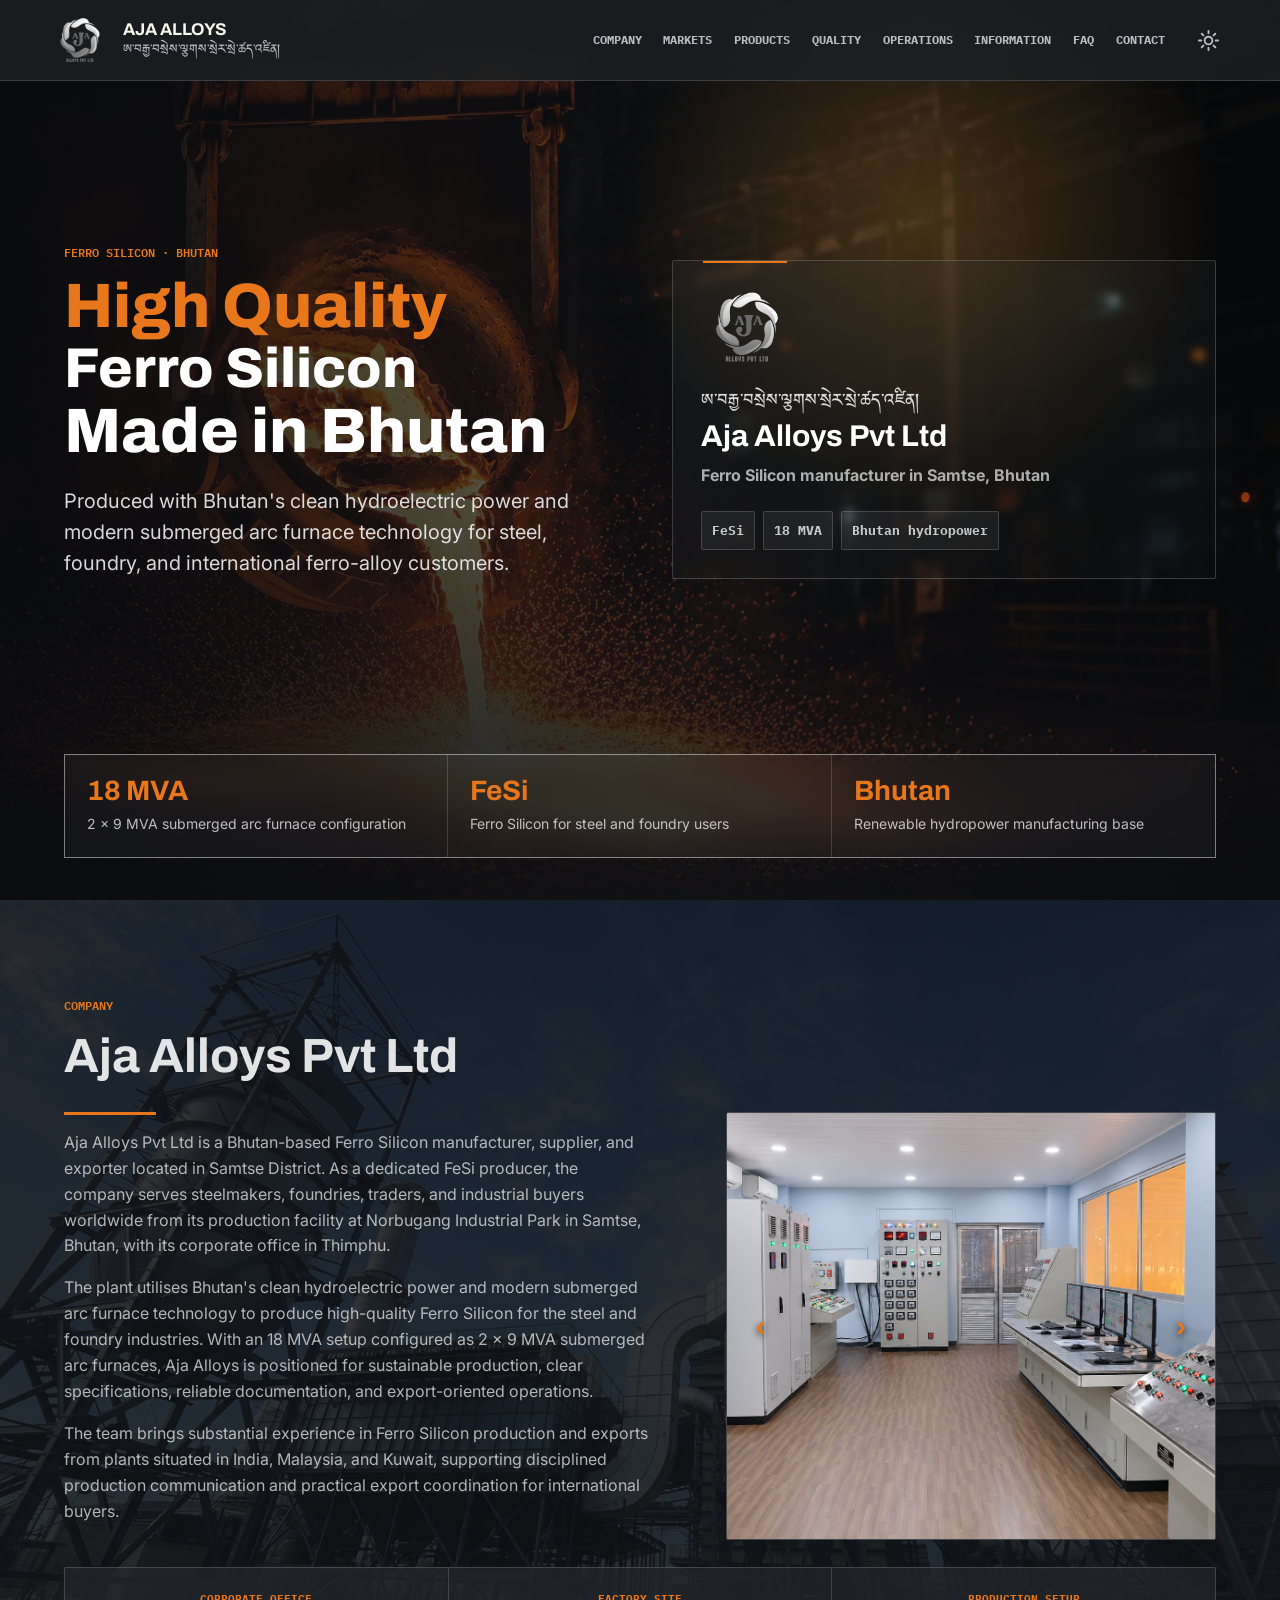
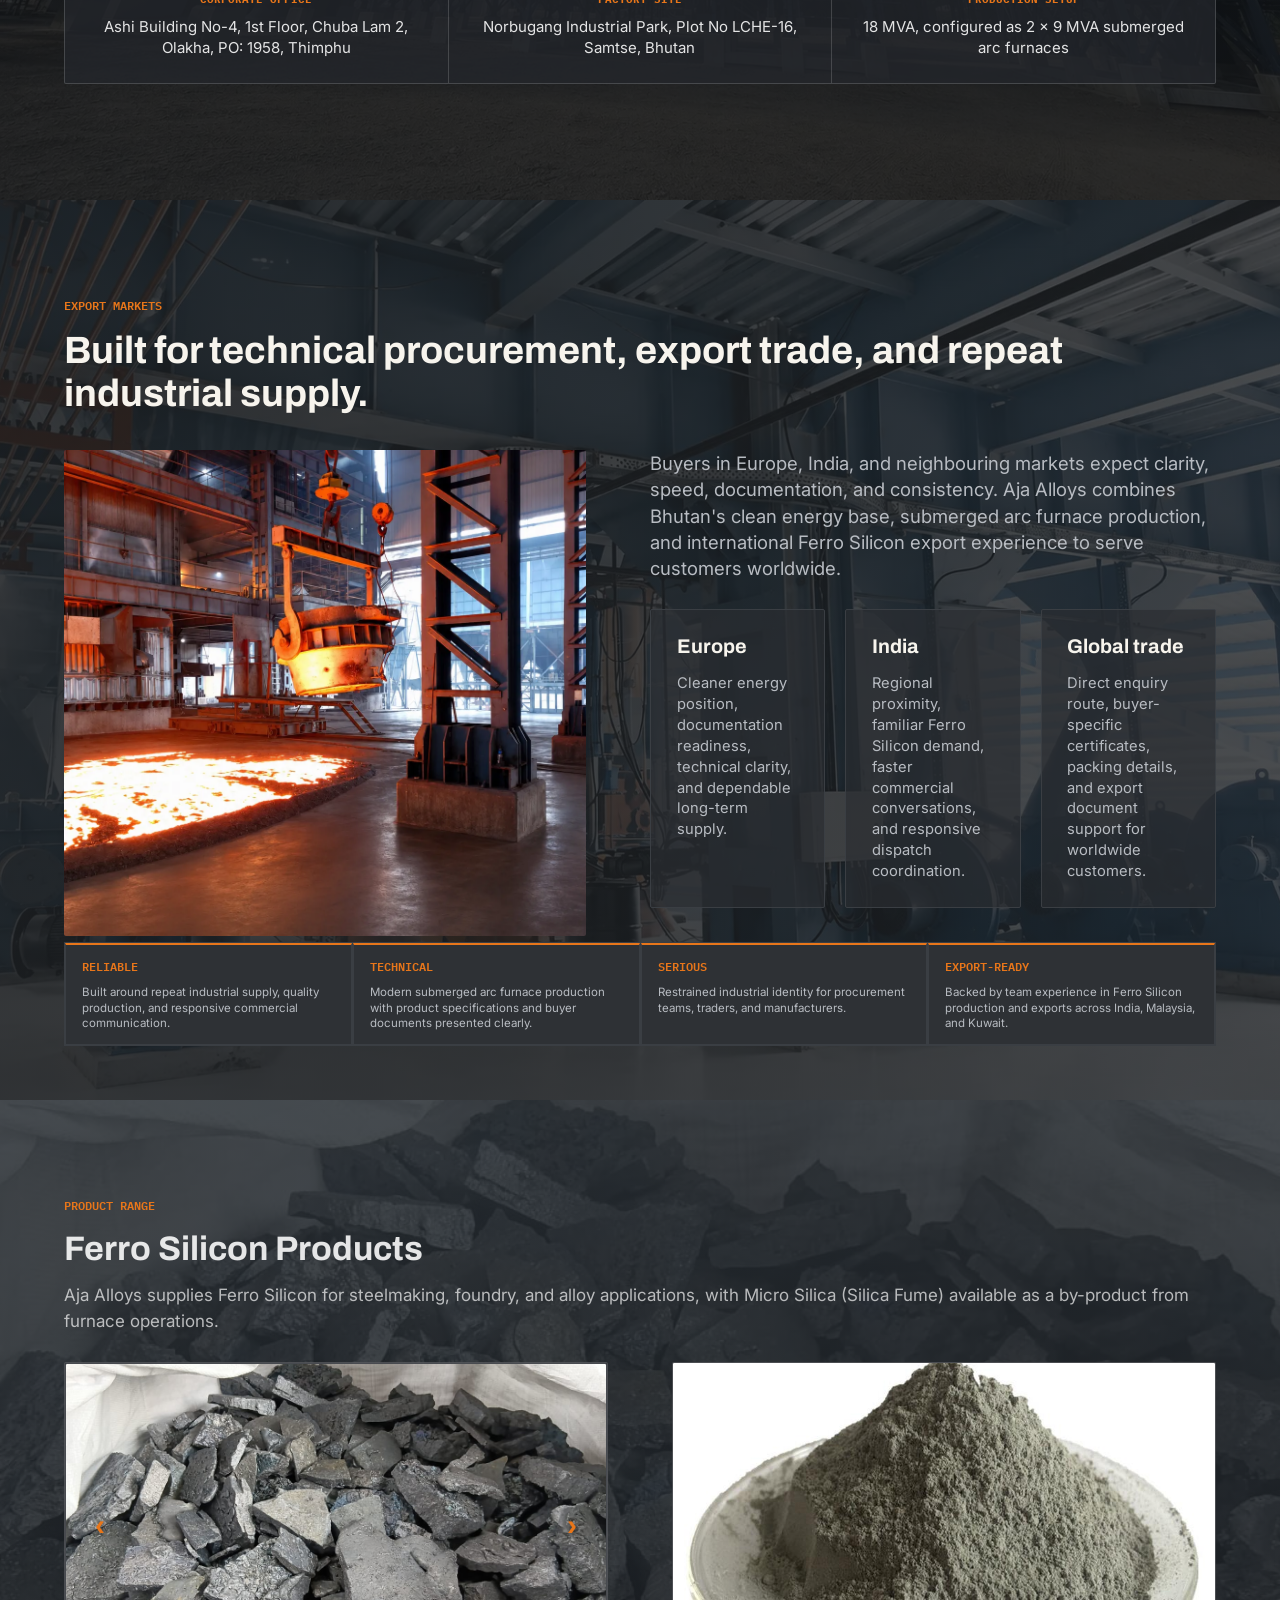
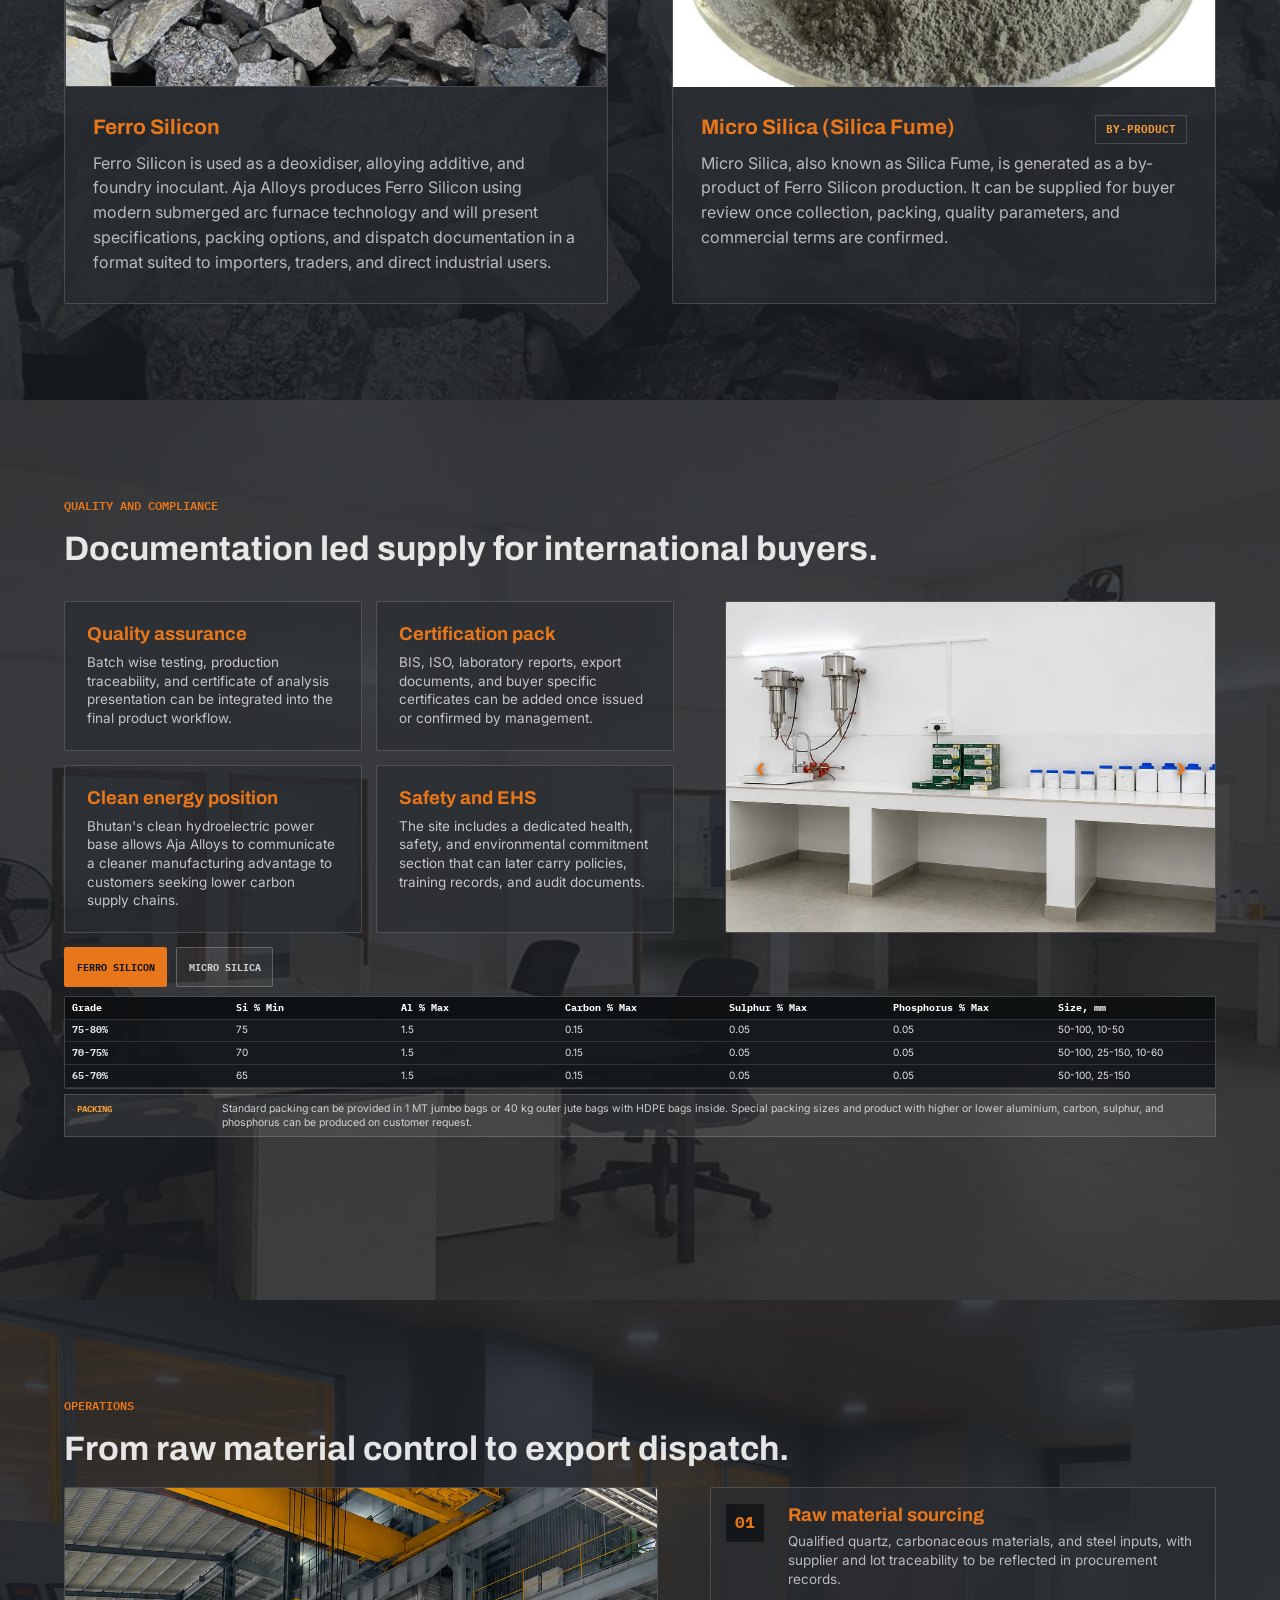
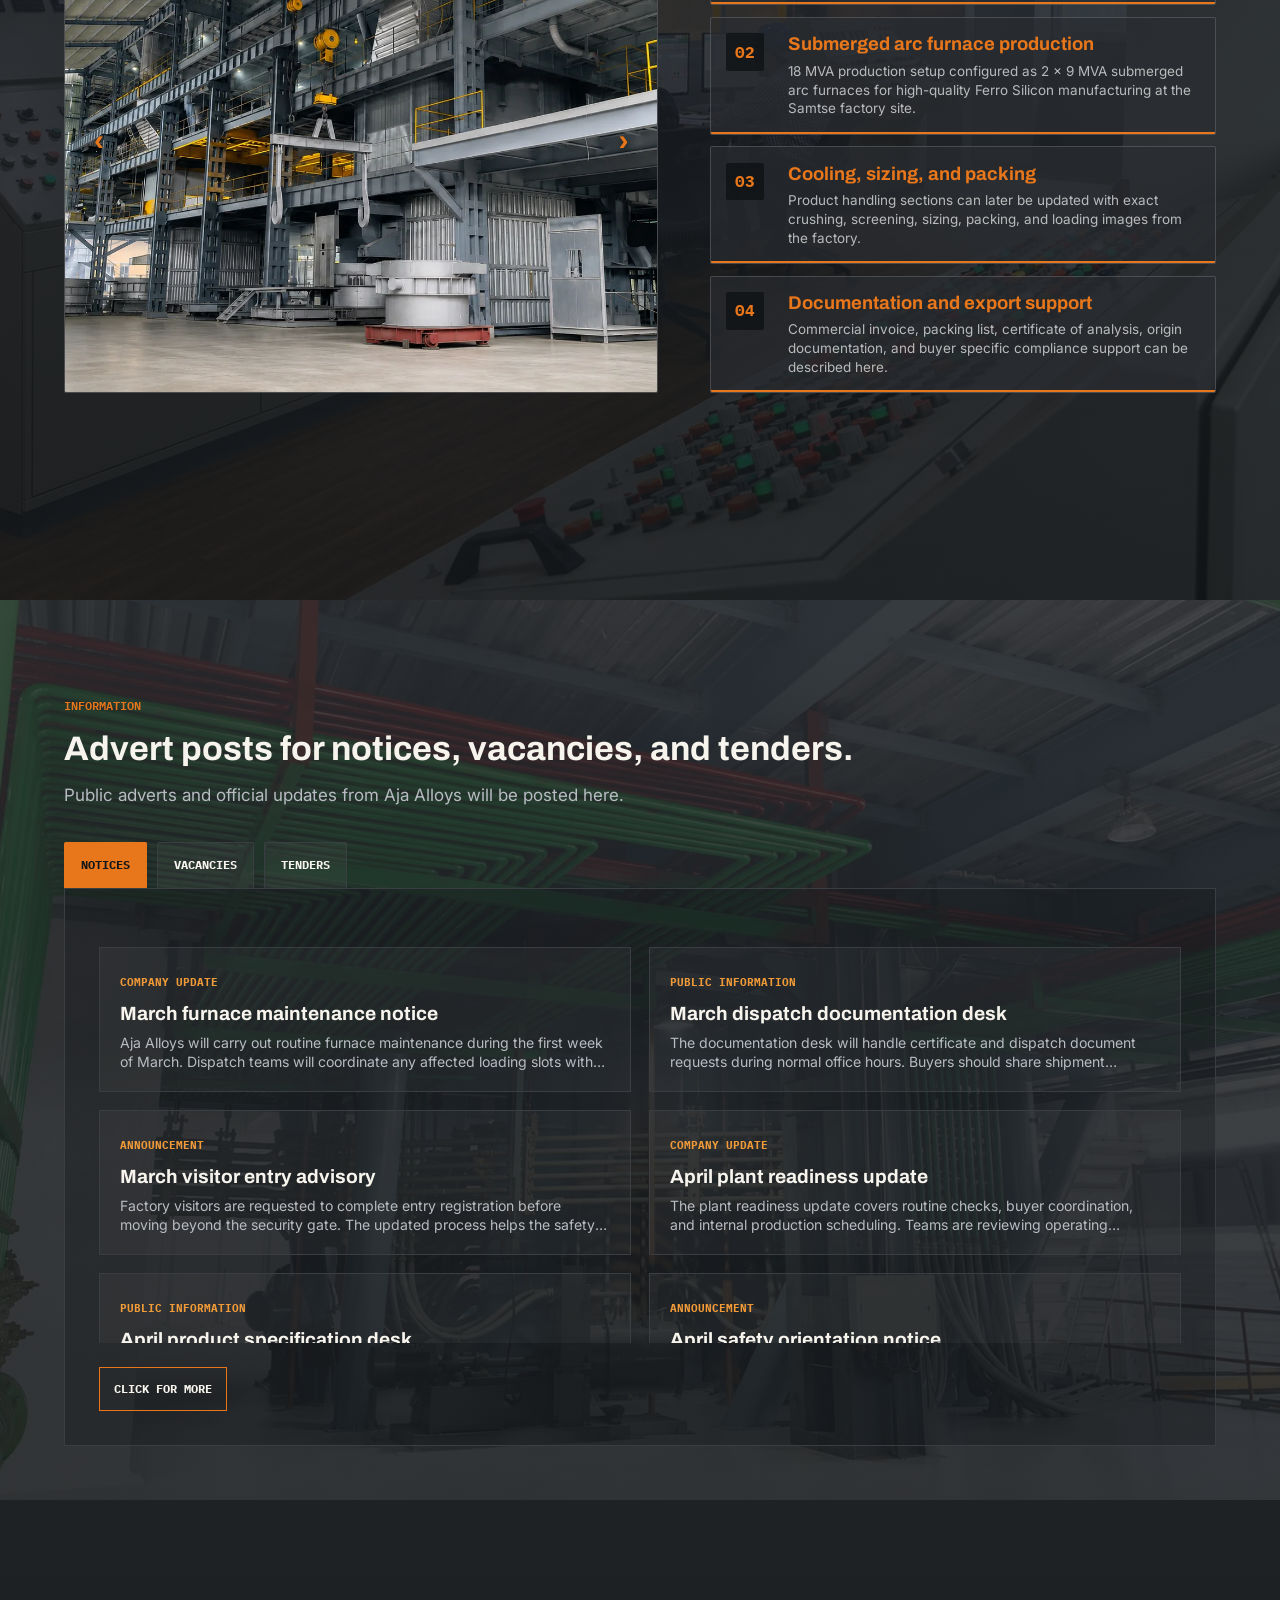
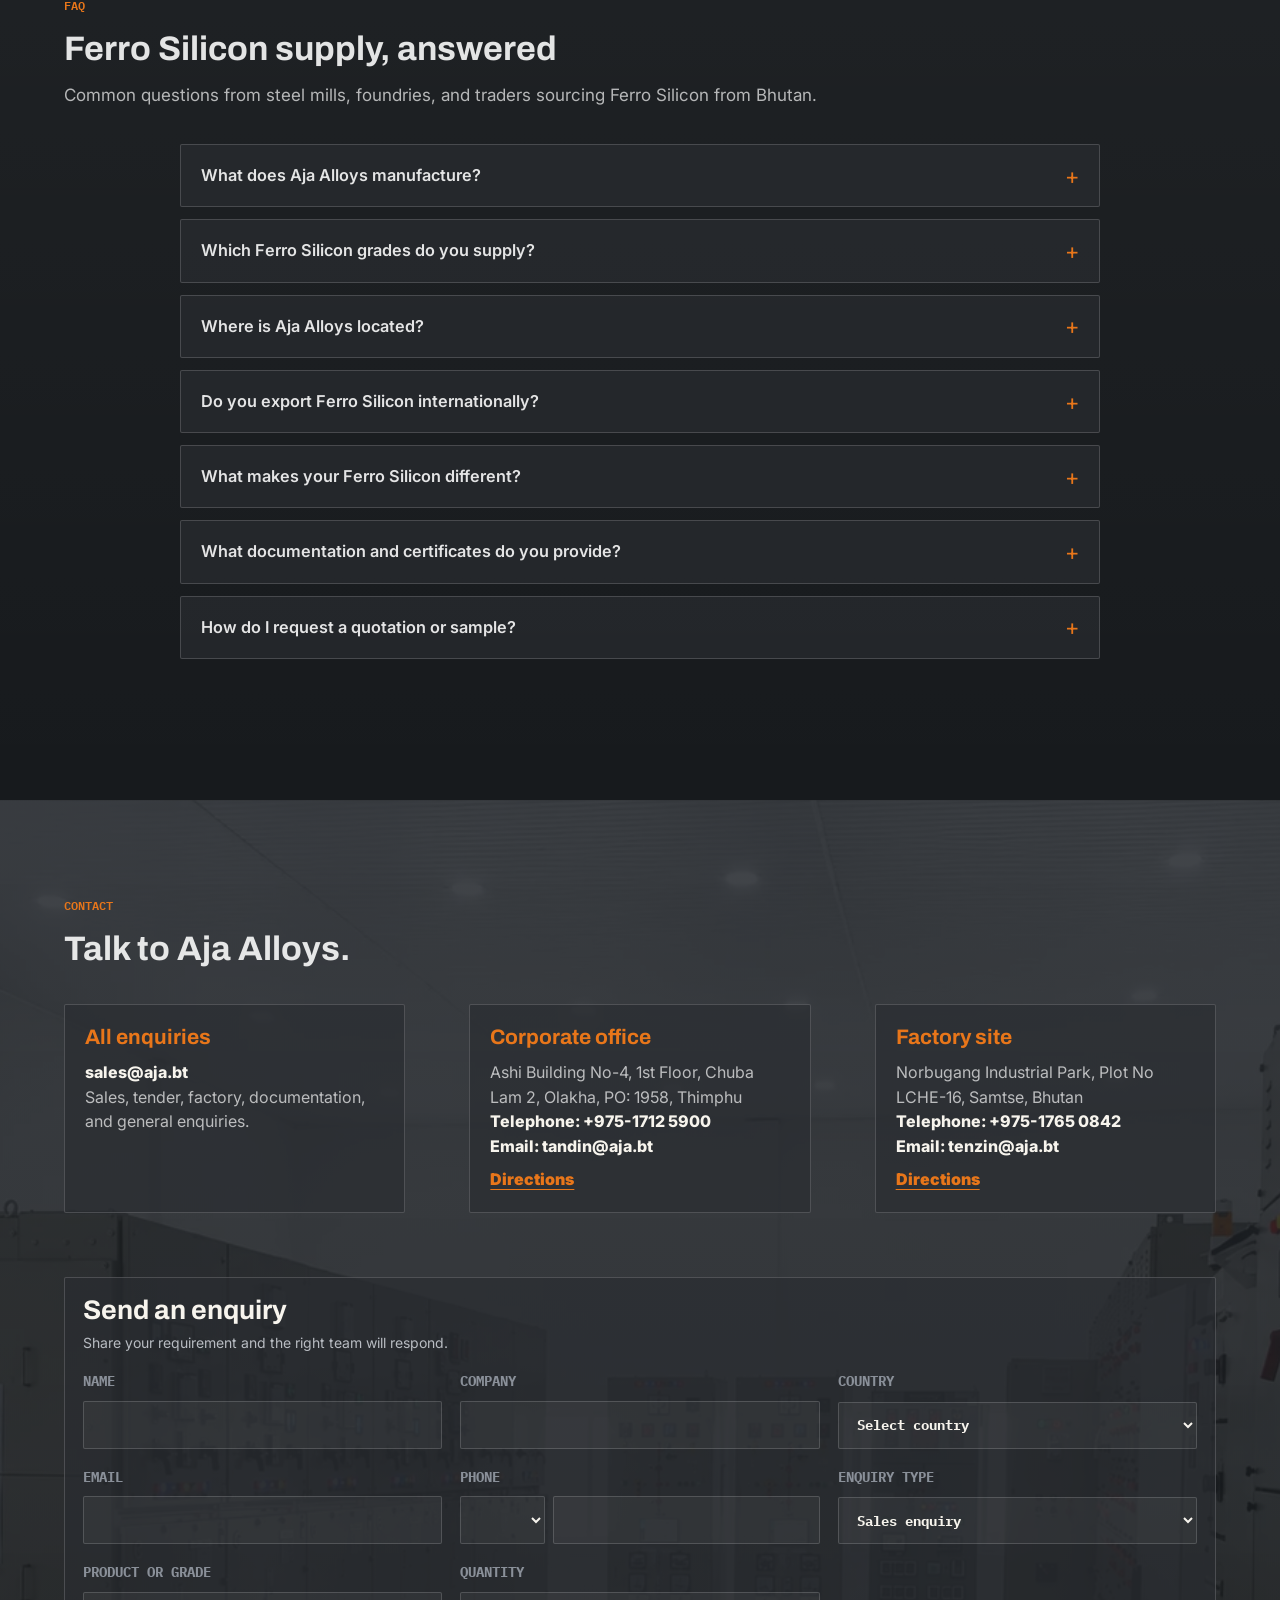
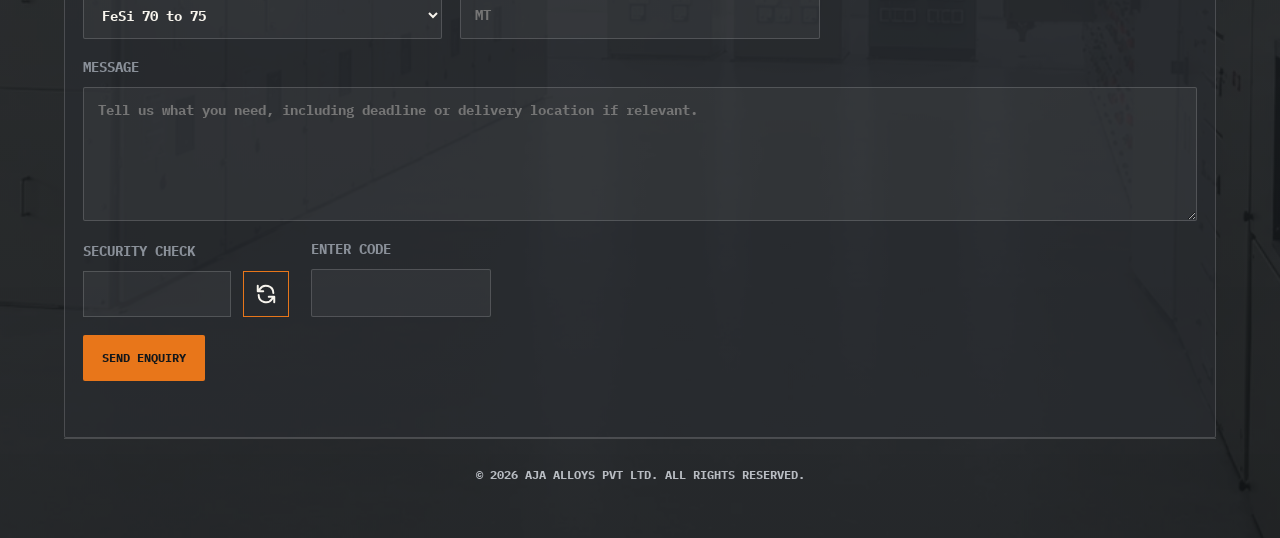
==== commit 333cbb80: "update Signed-off-by: Yoebar <jigme@yoebar.com>" ====
--- a/index.html
+++ b/index.html
@@ -5,15 +5,15 @@
   <meta name="viewport" content="width=device-width, initial-scale=1.0">
   <meta name="description" content="Aja Alloys Pvt Ltd is a Bhutan based Ferro Silicon manufacturer in Samtse District, using clean hydroelectric power and 2 x 9 MVA submerged arc furnaces to serve steel and foundry customers worldwide.">
   <title>Aja Alloys Pvt Ltd | Ferro Silicon Manufacturer in Bhutan</title>
-  <link rel="canonical" href="https://aja-468.pages.dev/">
+  <link rel="canonical" href="https://www.aja.bt/">
   <meta name="theme-color" content="#101214">
   <meta property="og:type" content="website">
   <meta property="og:site_name" content="Aja Alloys Pvt Ltd">
   <meta property="og:title" content="Aja Alloys Pvt Ltd | Ferro Silicon Manufacturer in Bhutan">
   <meta property="og:description" content="Bhutan based Ferro Silicon manufacturer in Samtse, using clean hydroelectric power and 2 x 9 MVA submerged arc furnaces for steel and foundry customers worldwide.">
-  <meta property="og:url" content="https://aja-468.pages.dev/">
-  <meta property="og:image" content="https://aja-468.pages.dev/assets/product-ferro-silicon.jpg?v=20260622-preview-v1">
-  <meta property="og:image:secure_url" content="https://aja-468.pages.dev/assets/product-ferro-silicon.jpg?v=20260622-preview-v1">
+  <meta property="og:url" content="https://www.aja.bt/">
+  <meta property="og:image" content="https://www.aja.bt/assets/product-ferro-silicon.jpg?v=20260622-preview-v1">
+  <meta property="og:image:secure_url" content="https://www.aja.bt/assets/product-ferro-silicon.jpg?v=20260622-preview-v1">
   <meta property="og:image:type" content="image/jpeg">
   <meta property="og:image:width" content="1280">
   <meta property="og:image:height" content="720">
@@ -21,13 +21,109 @@
   <meta name="twitter:card" content="summary_large_image">
   <meta name="twitter:title" content="Aja Alloys Pvt Ltd | Ferro Silicon Manufacturer in Bhutan">
   <meta name="twitter:description" content="Bhutan based Ferro Silicon manufacturer in Samtse, using clean hydroelectric power and submerged arc furnace technology for steel and foundry customers.">
-  <meta name="twitter:image" content="https://aja-468.pages.dev/assets/product-ferro-silicon.jpg?v=20260622-preview-v1">
+  <meta name="twitter:image" content="https://www.aja.bt/assets/product-ferro-silicon.jpg?v=20260622-preview-v1">
   <meta name="twitter:image:alt" content="Ferro Silicon product from Aja Alloys">
   <link rel="icon" href="assets/aja-logo.svg" type="image/svg+xml">
   <link rel="preconnect" href="https://fonts.googleapis.com">
   <link rel="preconnect" href="https://fonts.gstatic.com" crossorigin>
   <link href="https://fonts.googleapis.com/css2?family=Archivo:wght@600;700;800&family=IBM+Plex+Mono:wght@400;500;600&family=Inter:wght@400;500;600;700;800&family=Uchen&display=swap" rel="stylesheet">
   <link rel="stylesheet" href="styles.css?v=20260622-captcha-format-v13">
+  <script type="application/ld+json">
+  {
+    "@context": "https://schema.org",
+    "@graph": [
+      {
+        "@type": "Organization",
+        "@id": "https://www.aja.bt/#organization",
+        "name": "Aja Alloys Pvt Ltd",
+        "alternateName": "Aja Alloys",
+        "url": "https://www.aja.bt/",
+        "logo": "https://www.aja.bt/assets/aja-logo-transparent.png",
+        "image": "https://www.aja.bt/assets/product-ferro-silicon.jpg",
+        "description": "Bhutan based Ferro Silicon manufacturer in Samtse, using clean hydroelectric power and 2 x 9 MVA submerged arc furnaces for steel and foundry customers worldwide.",
+        "email": "sales@aja.bt",
+        "telephone": "+975-1712-5900",
+        "address": {
+          "@type": "PostalAddress",
+          "streetAddress": "Ashi Building No-4, 1st Floor, Chuba Lam 2, Olakha",
+          "addressLocality": "Thimphu",
+          "postalCode": "1958",
+          "addressCountry": "BT"
+        },
+        "contactPoint": [
+          {
+            "@type": "ContactPoint",
+            "telephone": "+975-1712-5900",
+            "email": "sales@aja.bt",
+            "contactType": "sales",
+            "areaServed": "Worldwide",
+            "availableLanguage": ["en"]
+          }
+        ]
+      },
+      {
+        "@type": "WebSite",
+        "@id": "https://www.aja.bt/#website",
+        "url": "https://www.aja.bt/",
+        "name": "Aja Alloys Pvt Ltd",
+        "inLanguage": "en",
+        "publisher": { "@id": "https://www.aja.bt/#organization" }
+      },
+      {
+        "@type": "Product",
+        "name": "Ferro Silicon (FeSi)",
+        "description": "Ferro Silicon produced by Aja Alloys in Bhutan using clean hydroelectric power and submerged arc furnace technology, supplied to steel mills and foundries worldwide.",
+        "image": "https://www.aja.bt/assets/product-ferro-silicon.jpg",
+        "category": "Ferro Alloys",
+        "brand": { "@id": "https://www.aja.bt/#organization" },
+        "manufacturer": { "@id": "https://www.aja.bt/#organization" }
+      }
+    ]
+  }
+  </script>
+  <script type="application/ld+json">
+  {
+    "@context": "https://schema.org",
+    "@type": "FAQPage",
+    "mainEntity": [
+      {
+        "@type": "Question",
+        "name": "What does Aja Alloys manufacture?",
+        "acceptedAnswer": { "@type": "Answer", "text": "Aja Alloys produces Ferro Silicon (FeSi) at its plant in Samtse, Bhutan, using modern submerged arc furnace technology. Micro Silica (Silica Fume) is available as a by-product of Ferro Silicon production." }
+      },
+      {
+        "@type": "Question",
+        "name": "Which Ferro Silicon grades do you supply?",
+        "acceptedAnswer": { "@type": "Answer", "text": "We supply standard Ferro Silicon grades including FeSi 75, FeSi 72, FeSi 70 to 75, and FeSi 65. Sizing, packing, and other specifications can be confirmed against your requirement." }
+      },
+      {
+        "@type": "Question",
+        "name": "Where is Aja Alloys located?",
+        "acceptedAnswer": { "@type": "Answer", "text": "The production plant is at Norbugang Industrial Park, Plot No LCHE-16, Samtse, Bhutan, with the corporate office in Olakha, Thimphu." }
+      },
+      {
+        "@type": "Question",
+        "name": "Do you export Ferro Silicon internationally?",
+        "acceptedAnswer": { "@type": "Answer", "text": "Yes. Aja Alloys serves steelmakers, foundries, traders, and industrial buyers worldwide, with particular focus on Europe, India, and neighbouring markets." }
+      },
+      {
+        "@type": "Question",
+        "name": "What makes your Ferro Silicon different?",
+        "acceptedAnswer": { "@type": "Answer", "text": "Our Ferro Silicon is produced using Bhutan's clean hydroelectric power and an 18 MVA setup configured as 2 x 9 MVA submerged arc furnaces, giving a lower-carbon energy base alongside clear specifications and reliable export documentation." }
+      },
+      {
+        "@type": "Question",
+        "name": "What documentation and certificates do you provide?",
+        "acceptedAnswer": { "@type": "Answer", "text": "Batch-wise testing, production traceability, and certificate of analysis can be integrated into the supply workflow. BIS, ISO, laboratory reports, and buyer-specific export documents can be provided once issued or confirmed by management." }
+      },
+      {
+        "@type": "Question",
+        "name": "How do I request a quotation or sample?",
+        "acceptedAnswer": { "@type": "Answer", "text": "Email sales@aja.bt or use the website enquiry form. Include the grade, quantity in MT, and delivery destination so the right team can respond quickly with commercial terms." }
+      }
+    ]
+  }
+  </script>
 </head>
 <body>
   <a class="skip-link" href="#top">Skip to content</a>
@@ -66,6 +162,7 @@
       <a href="#quality">Quality</a>
       <a href="#operations">Operations</a>
       <a href="#information">Information</a>
+      <a href="#faq">FAQ</a>
       <a href="#contact">Contact</a>
     </nav>
   </header>
@@ -123,7 +220,7 @@
       <div class="intro-grid">
         <div class="intro-copy">
           <p>
-            Aja Alloys Pvt Ltd is a Bhutan-based Ferro Silicon manufacturing company located in Samtse District. The company serves steelmakers, foundries, traders, and industrial buyers worldwide from its production facility at Norbugang Industrial Park in Samtse, Bhutan, with its corporate office in Thimphu.
+            Aja Alloys Pvt Ltd is a Bhutan-based Ferro Silicon manufacturer, supplier, and exporter located in Samtse District. As a dedicated FeSi producer, the company serves steelmakers, foundries, traders, and industrial buyers worldwide from its production facility at Norbugang Industrial Park in Samtse, Bhutan, with its corporate office in Thimphu.
           </p>
           <div class="read-more-extra">
             <p>
@@ -232,7 +329,7 @@
     <section class="section products" id="products">
       <div class="section-heading">
         <p class="eyebrow">Product range</p>
-        <h2>Products</h2>
+        <h2>Ferro Silicon Products</h2>
         <p>
           Aja Alloys supplies Ferro Silicon for steelmaking, foundry, and alloy applications, with Micro Silica (Silica Fume) available as a by-product from furnace operations.
         </p>
@@ -257,7 +354,7 @@
           </div>
         </article>
         <article class="product-summary product-summary-muted">
-          <img src="assets/product-micro-silica.jpg?v=20260621-micro-silica" alt="Micro Silica powder sample" width="783" height="580" loading="lazy" decoding="async">
+          <img src="assets/product-micro-silica.jpg?v=20260621-micro-silica" alt="Micro Silica (Silica Fume) powder sample from Aja Alloys Ferro Silicon production" width="783" height="580" loading="lazy" decoding="async">
           <div>
             <span class="product-kicker">By-product</span>
             <h3>Micro Silica (Silica Fume)</h3>
@@ -527,6 +624,44 @@
       </div>
     </section>
 
+    <section class="section faq" id="faq">
+      <div class="section-heading">
+        <p class="eyebrow">FAQ</p>
+        <h2>Ferro Silicon supply, answered</h2>
+        <p>Common questions from steel mills, foundries, and traders sourcing Ferro Silicon from Bhutan.</p>
+      </div>
+      <div class="faq-list">
+        <details class="faq-item">
+          <summary>What does Aja Alloys manufacture?</summary>
+          <p>Aja Alloys produces Ferro Silicon (FeSi) at its plant in Samtse, Bhutan, using modern submerged arc furnace technology. Micro Silica (Silica Fume) is available as a by-product of Ferro Silicon production.</p>
+        </details>
+        <details class="faq-item">
+          <summary>Which Ferro Silicon grades do you supply?</summary>
+          <p>We supply standard Ferro Silicon grades including FeSi 75, FeSi 72, FeSi 70 to 75, and FeSi 65. Sizing, packing, and other specifications can be confirmed against your requirement. Share your target grade and we will match it where possible.</p>
+        </details>
+        <details class="faq-item">
+          <summary>Where is Aja Alloys located?</summary>
+          <p>The production plant is at Norbugang Industrial Park, Plot No LCHE-16, Samtse, Bhutan, with the corporate office in Olakha, Thimphu. Buyers can coordinate with both the factory and corporate teams directly.</p>
+        </details>
+        <details class="faq-item">
+          <summary>Do you export Ferro Silicon internationally?</summary>
+          <p>Yes. Aja Alloys serves steelmakers, foundries, traders, and industrial buyers worldwide, with particular focus on Europe, India, and neighbouring markets. The team brings Ferro Silicon production and export experience from plants in India, Malaysia, and Kuwait.</p>
+        </details>
+        <details class="faq-item">
+          <summary>What makes your Ferro Silicon different?</summary>
+          <p>Our Ferro Silicon is produced using Bhutan's clean hydroelectric power and an 18 MVA setup configured as 2 x 9 MVA submerged arc furnaces. This gives a lower-carbon energy base alongside clear specifications and reliable export documentation.</p>
+        </details>
+        <details class="faq-item">
+          <summary>What documentation and certificates do you provide?</summary>
+          <p>Batch-wise testing, production traceability, and certificate of analysis can be integrated into the supply workflow. BIS, ISO, laboratory reports, and buyer-specific export documents can be provided once issued or confirmed by management.</p>
+        </details>
+        <details class="faq-item">
+          <summary>How do I request a quotation or sample?</summary>
+          <p>Email <a href="mailto:sales@aja.bt">sales@aja.bt</a> or use the enquiry form below. Include the grade, quantity (in MT), and delivery destination so the right team can respond quickly with commercial terms.</p>
+        </details>
+      </div>
+    </section>
+
     <section class="section contact" id="contact">
       <div class="section-heading">
         <p class="eyebrow" data-contact-eyebrow>Contact</p>
--- a/styles.css
+++ b/styles.css
@@ -5665,3 +5665,64 @@
 body[data-theme="light"] .site-footer p {
   color: rgba(16, 18, 20, 0.68);
 }
+
+/* FAQ section */
+.faq-list {
+  display: grid;
+  gap: 12px;
+  max-width: 920px;
+  margin: 32px auto 0;
+}
+
+.faq-item {
+  border: 1px solid var(--dark-line);
+  border-radius: 2px;
+  background: var(--dark-card);
+  overflow: hidden;
+}
+
+.faq-item summary {
+  list-style: none;
+  cursor: pointer;
+  padding: 18px 48px 18px 20px;
+  position: relative;
+  font-weight: 600;
+  font-size: 1.02rem;
+  color: var(--dark-text);
+}
+
+.faq-item summary::-webkit-details-marker {
+  display: none;
+}
+
+.faq-item summary::after {
+  content: "+";
+  position: absolute;
+  right: 20px;
+  top: 50%;
+  transform: translateY(-50%);
+  font-size: 1.4rem;
+  font-weight: 400;
+  line-height: 1;
+  color: var(--amber);
+  transition: transform 0.2s ease;
+}
+
+.faq-item[open] summary::after {
+  content: "\2212";
+}
+
+.faq-item summary:hover {
+  color: var(--amber);
+}
+
+.faq-item > p {
+  margin: 0;
+  padding: 0 20px 20px;
+  color: var(--dark-muted);
+  line-height: 1.6;
+}
+
+.faq-item > p a {
+  color: var(--amber);
+}
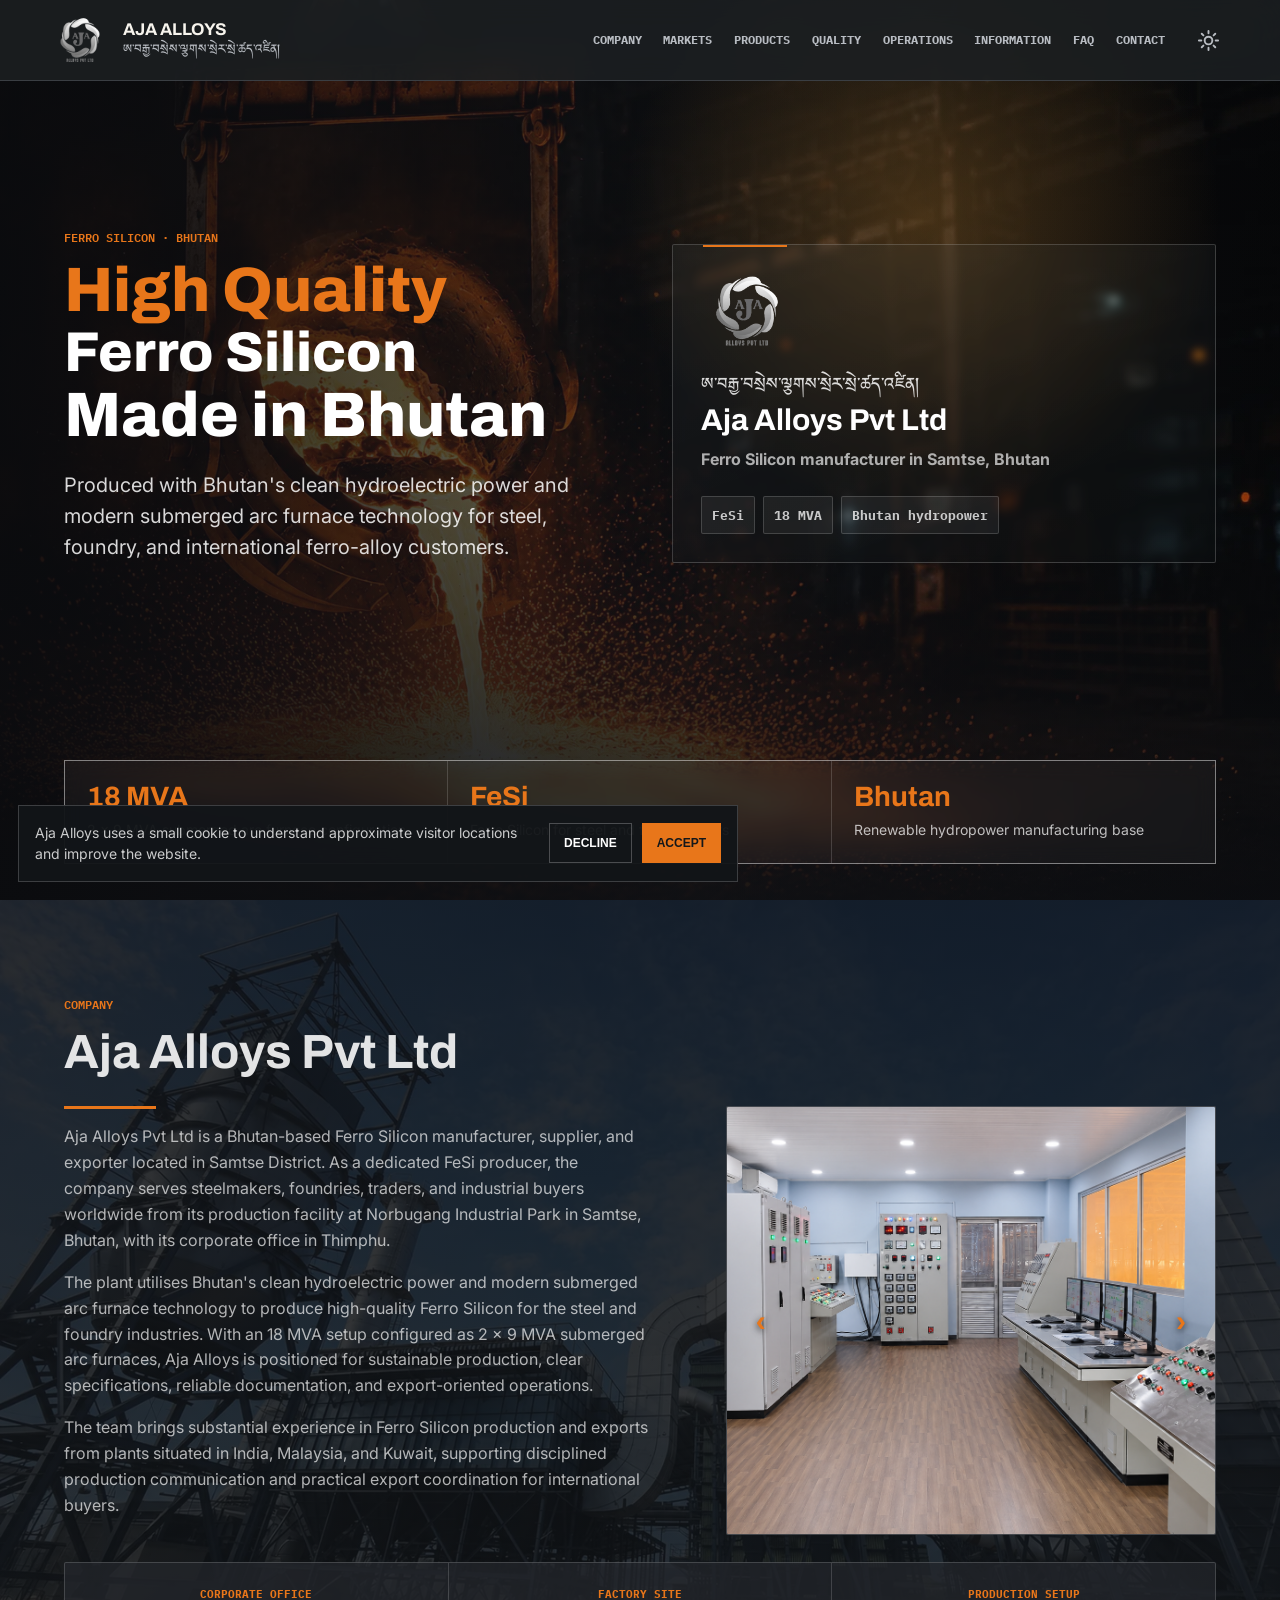
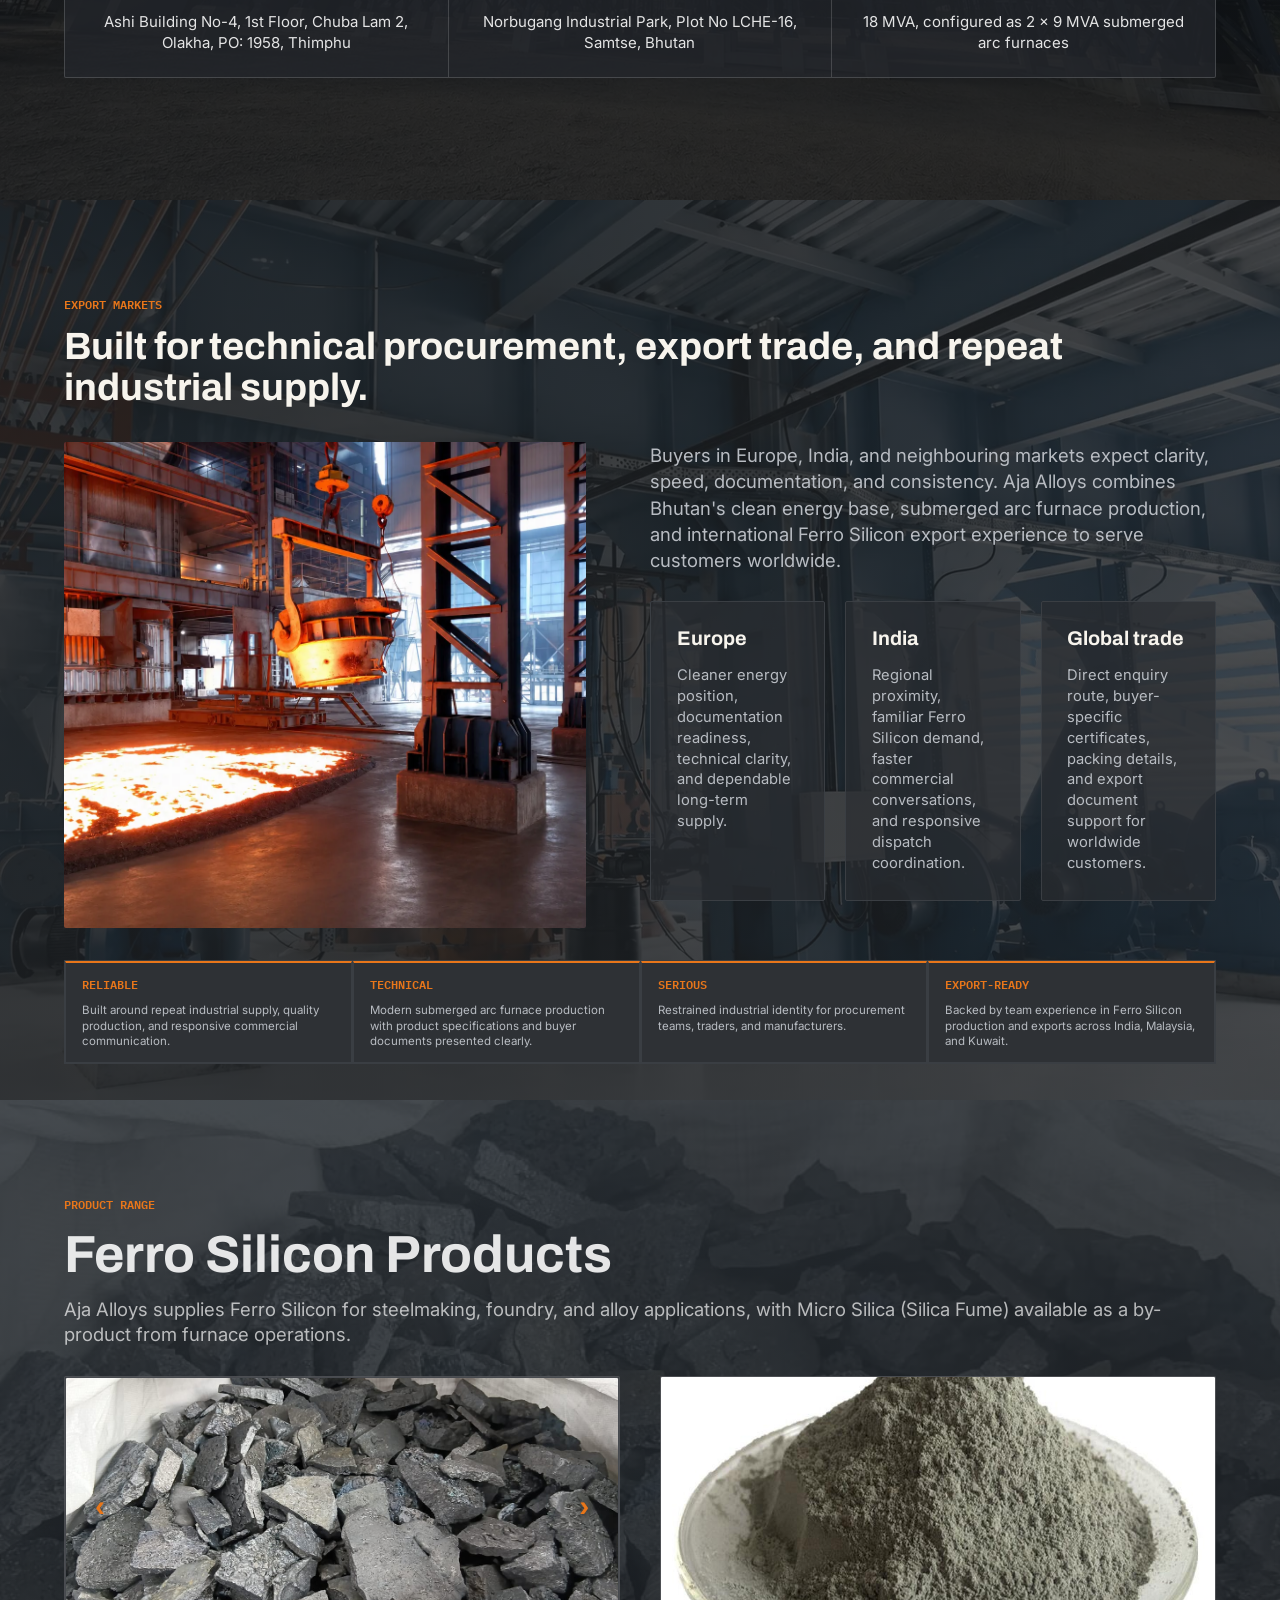
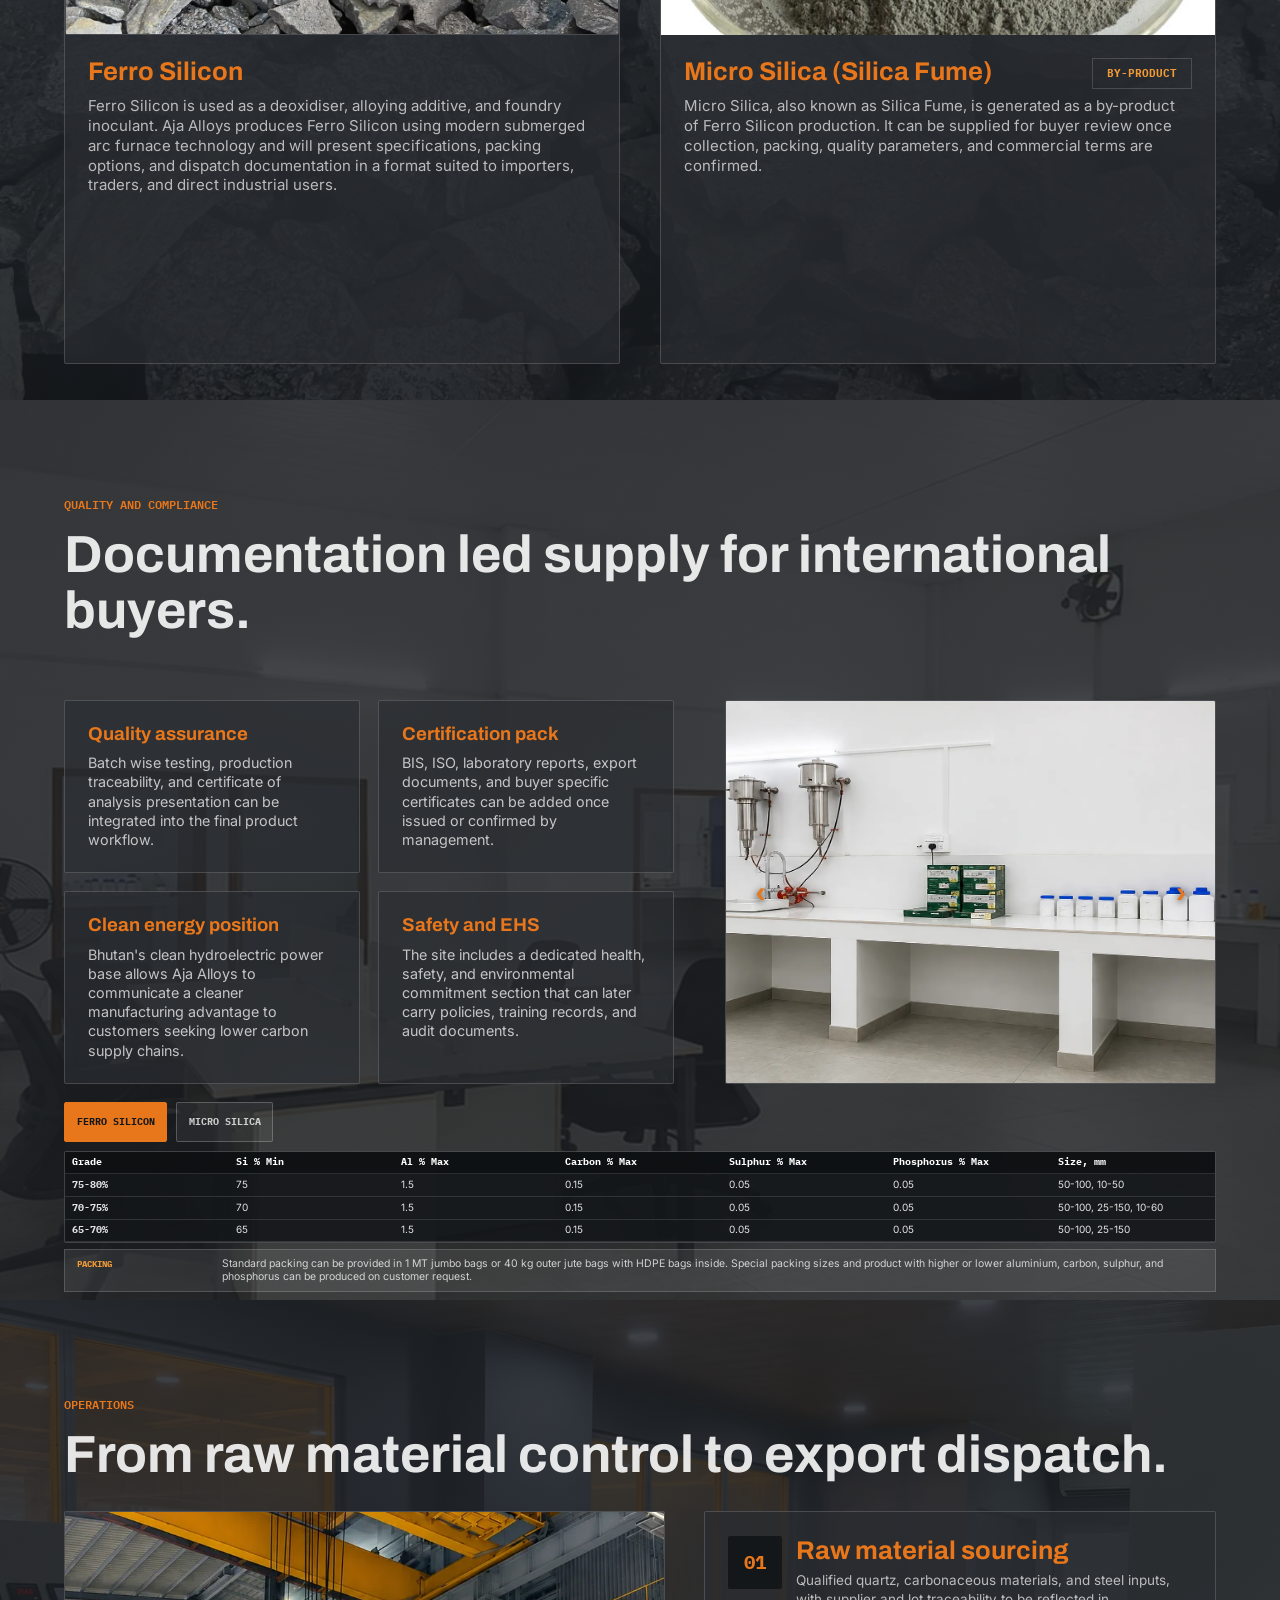
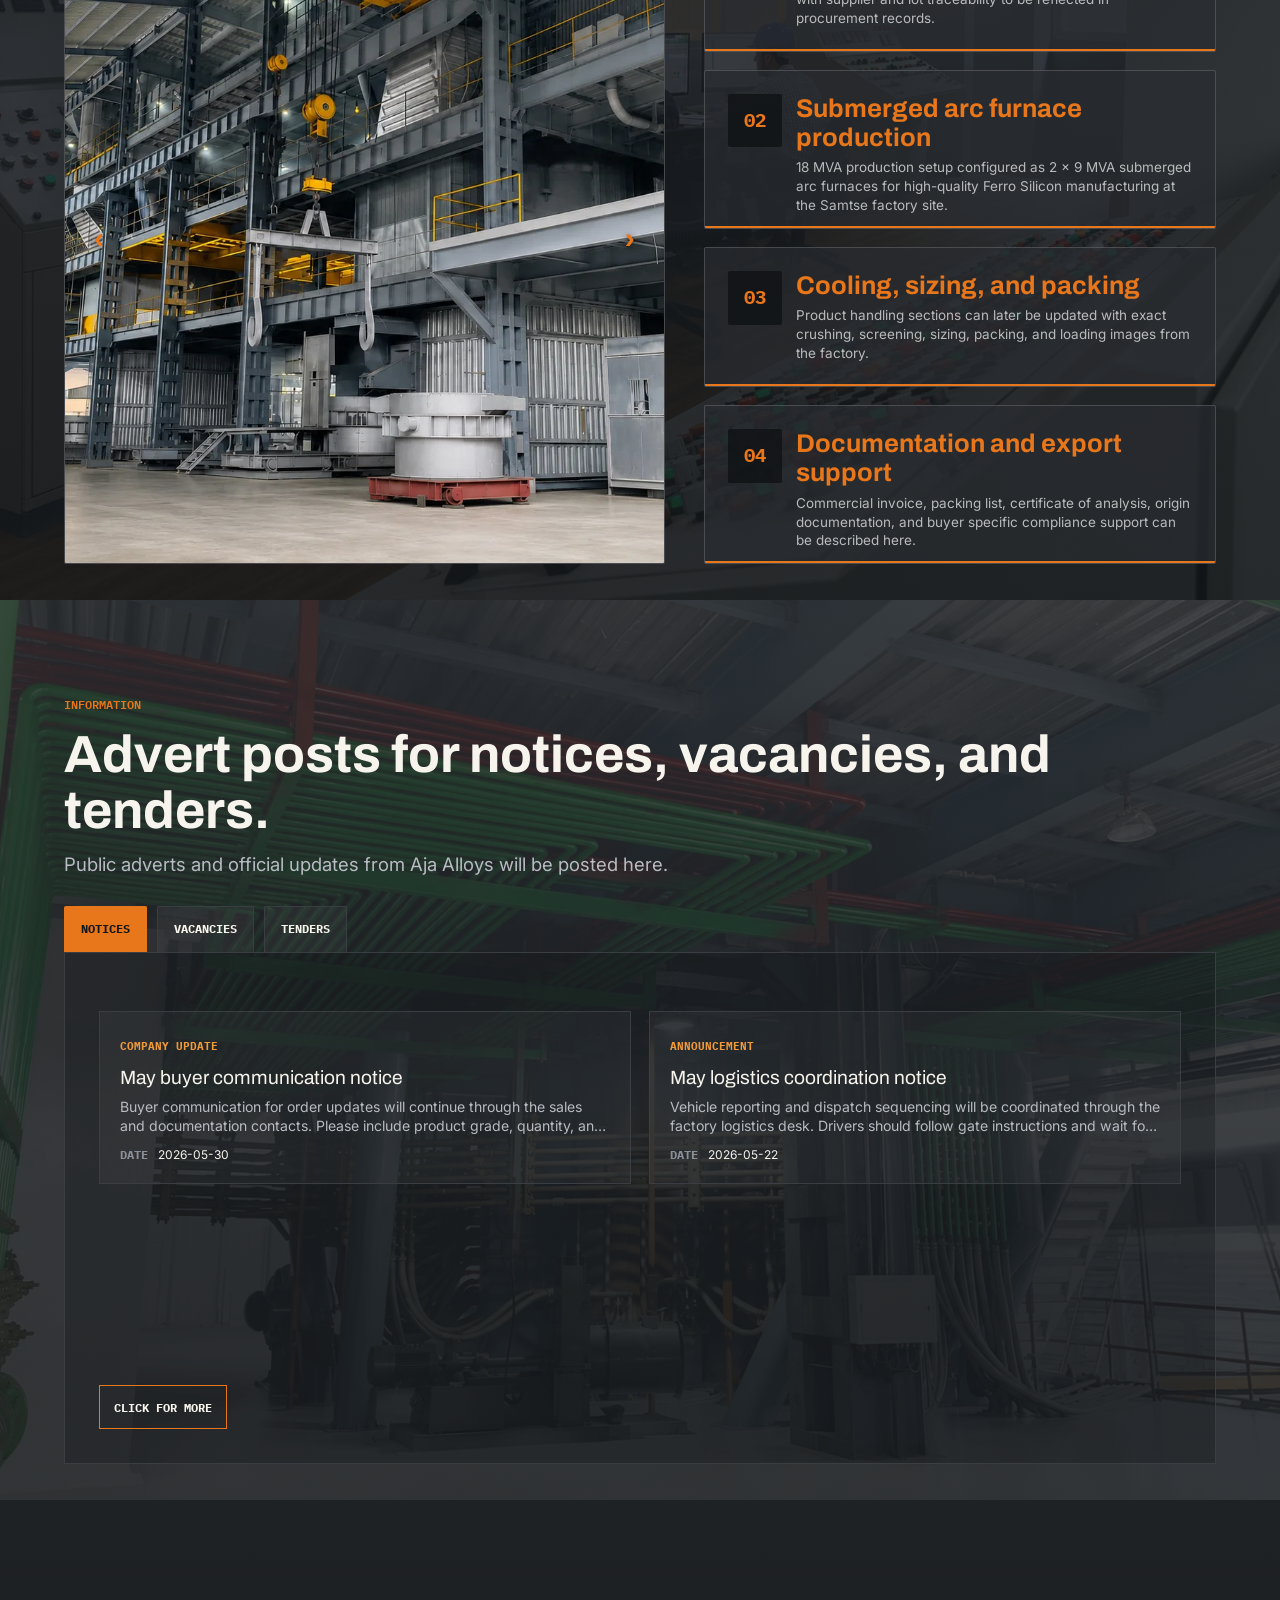
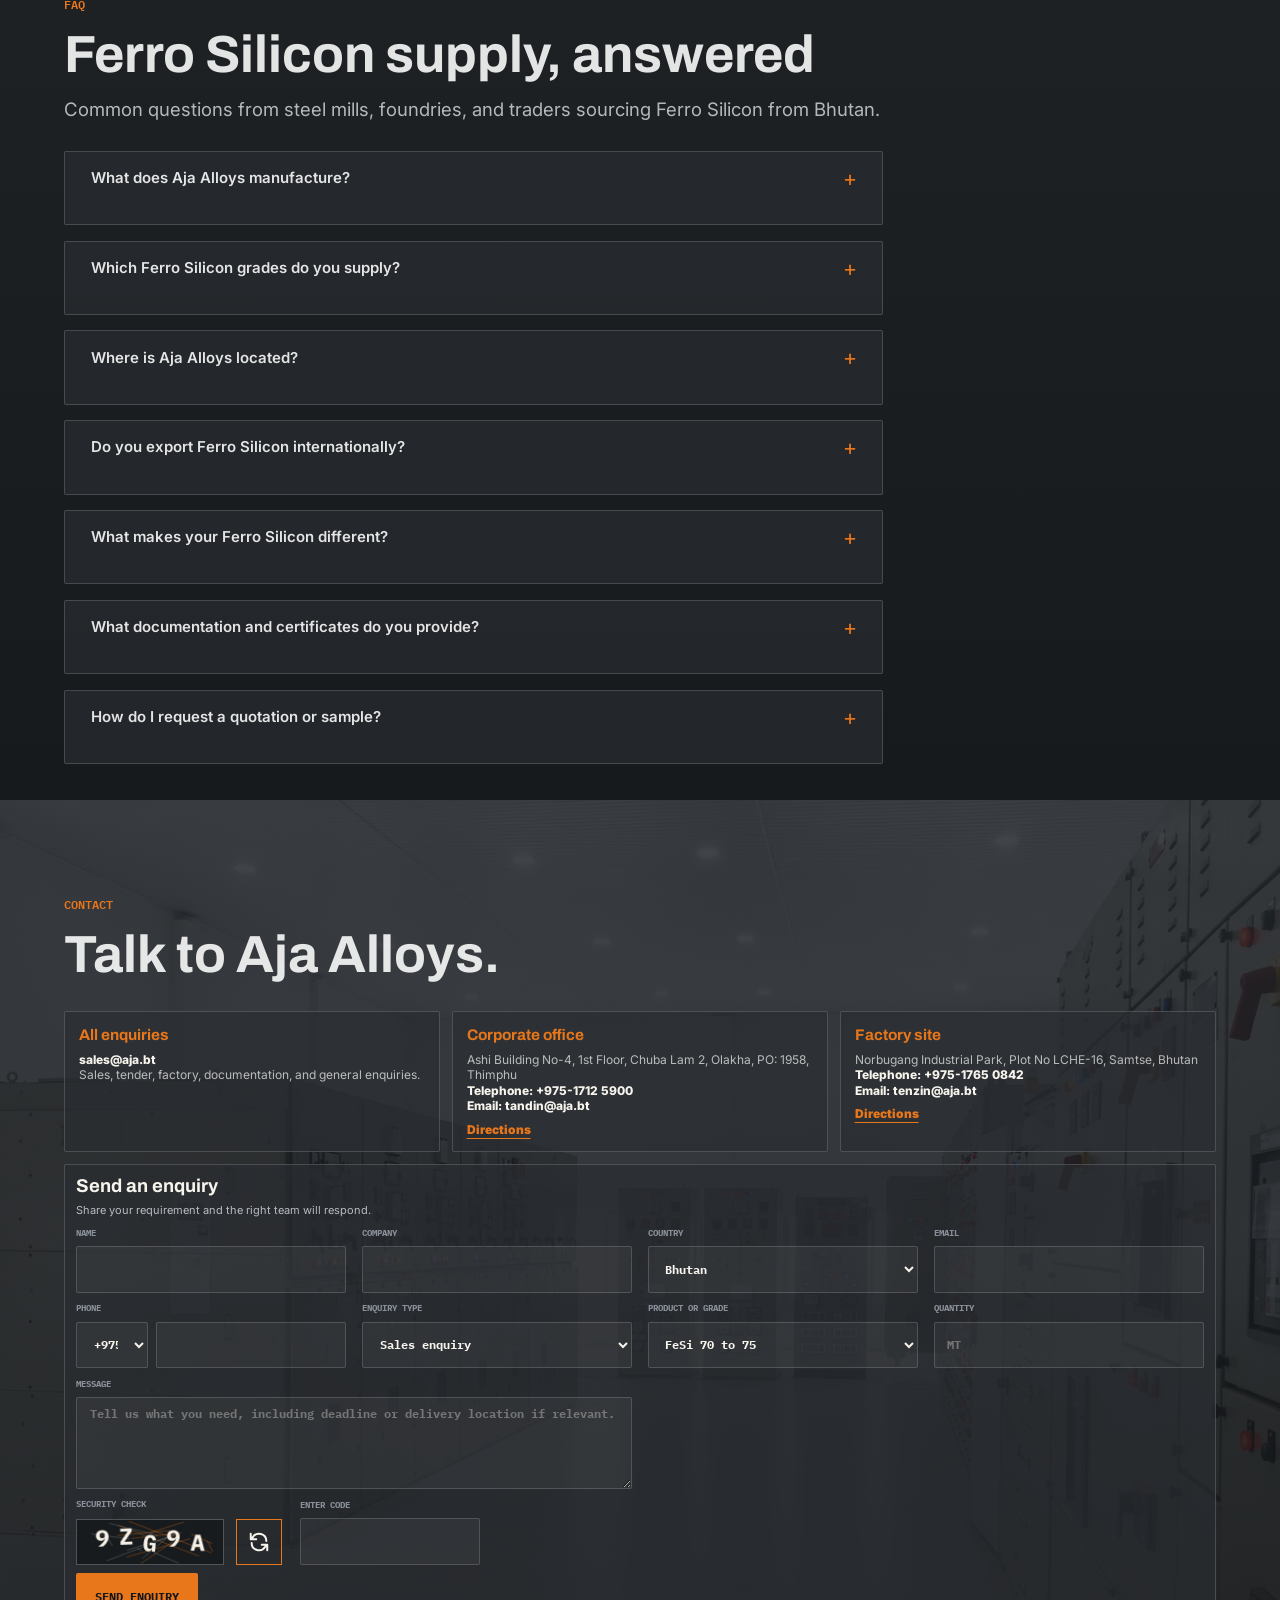
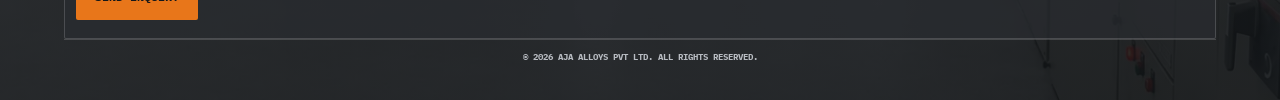
==== commit 16cf00b7: "update" ====
--- a/index.html
+++ b/index.html
@@ -27,7 +27,7 @@
   <link rel="preconnect" href="https://fonts.googleapis.com">
   <link rel="preconnect" href="https://fonts.gstatic.com" crossorigin>
   <link href="https://fonts.googleapis.com/css2?family=Archivo:wght@600;700;800&family=IBM+Plex+Mono:wght@400;500;600&family=Inter:wght@400;500;600;700;800&family=Uchen&display=swap" rel="stylesheet">
-  <link rel="stylesheet" href="styles.css?v=20260622-captcha-format-v13">
+  <link rel="stylesheet" href="styles.css?v=20260623-responsive-layout-v1">
   <script type="application/ld+json">
   {
     "@context": "https://schema.org",
@@ -71,12 +71,32 @@
       },
       {
         "@type": "Product",
+        "@id": "https://www.aja.bt/#product-ferrosilicon",
         "name": "Ferro Silicon (FeSi)",
-        "description": "Ferro Silicon produced by Aja Alloys in Bhutan using clean hydroelectric power and submerged arc furnace technology, supplied to steel mills and foundries worldwide.",
+        "description": "Ferro Silicon produced by Aja Alloys in Bhutan using clean hydroelectric power and submerged arc furnace technology, supplied to steel mills and foundries worldwide. Standard grades supplied: FeSi 75, FeSi 72, FeSi 70 to 75, and FeSi 65.",
         "image": "https://www.aja.bt/assets/product-ferro-silicon.jpg",
         "category": "Ferro Alloys",
+        "material": "Ferro Silicon",
+        "countryOfOrigin": "BT",
         "brand": { "@id": "https://www.aja.bt/#organization" },
-        "manufacturer": { "@id": "https://www.aja.bt/#organization" }
+        "manufacturer": { "@id": "https://www.aja.bt/#organization" },
+        "audience": {
+          "@type": "BusinessAudience",
+          "name": "Steel mills, foundries, ferro alloy traders, and industrial buyers"
+        },
+        "additionalProperty": [
+          { "@type": "PropertyValue", "name": "Grades supplied", "value": "FeSi 75, FeSi 72, FeSi 70 to 75, FeSi 65" },
+          { "@type": "PropertyValue", "name": "Energy source", "value": "Clean hydroelectric power (Bhutan)" },
+          { "@type": "PropertyValue", "name": "Furnace technology", "value": "2 x 9 MVA submerged arc furnaces (18 MVA)" },
+          { "@type": "PropertyValue", "name": "By-product", "value": "Micro Silica (Silica Fume)" }
+        ],
+        "offers": {
+          "@type": "Offer",
+          "availability": "https://schema.org/InStock",
+          "areaServed": "Worldwide",
+          "url": "https://www.aja.bt/",
+          "seller": { "@id": "https://www.aja.bt/#organization" }
+        }
       }
     ]
   }
--- a/styles.css
+++ b/styles.css
@@ -2397,6 +2397,52 @@
   justify-self: start;
 }
 
+.cookie-consent {
+  align-items: center;
+  background: rgba(18, 21, 24, 0.96);
+  border: 1px solid rgba(255, 255, 255, 0.18);
+  bottom: 18px;
+  color: #fff;
+  display: flex;
+  gap: 18px;
+  justify-content: space-between;
+  left: 18px;
+  max-width: min(720px, calc(100vw - 36px));
+  padding: 16px;
+  position: fixed;
+  z-index: 40;
+}
+
+.cookie-consent p {
+  color: rgba(255, 255, 255, 0.78);
+  font-size: 14px;
+  margin: 0;
+}
+
+.cookie-consent div {
+  display: flex;
+  flex: 0 0 auto;
+  gap: 10px;
+}
+
+.cookie-consent button {
+  background: var(--amber);
+  border: 1px solid var(--amber);
+  color: var(--ink);
+  cursor: pointer;
+  font-size: 12px;
+  font-weight: 800;
+  min-height: 40px;
+  padding: 10px 14px;
+  text-transform: uppercase;
+}
+
+.cookie-consent .cookie-consent-secondary {
+  background: transparent;
+  border-color: rgba(255, 255, 255, 0.24);
+  color: #fff;
+}
+
 @media (max-width: 700px) {
   .phone-input-group {
     grid-template-columns: 1fr;
@@ -2404,6 +2450,15 @@
 
   .captcha-field {
     grid-template-columns: 1fr;
+  }
+
+  .cookie-consent {
+    align-items: stretch;
+    flex-direction: column;
+  }
+
+  .cookie-consent div {
+    justify-content: flex-end;
   }
 }
 
@@ -3133,28 +3188,33 @@
 
   .products {
     padding-top: 160px;
-    padding-bottom: 160px;
+    padding-bottom: 120px;
   }
 
   .products .section-heading {
-    margin-bottom: 70px;
+    margin-bottom: 44px;
   }
 
   .product-layout {
-    gap: 120px;
+    gap: 72px;
+  }
+
+  .product-summary {
+    grid-template-rows: minmax(0, clamp(300px, 28svh, 430px)) minmax(0, 1fr);
   }
 
   .product-summary img {
-    height: 650px;
+    height: 100%;
+    min-height: 0;
   }
 
   .product-summary div {
-    padding: 66px;
+    padding: 42px;
   }
 
   .product-summary p {
-    font-size: 31px;
-    line-height: 1.5;
+    font-size: 26px;
+    line-height: 1.38;
   }
 
   .product-kicker {
@@ -3598,35 +3658,48 @@
   }
 
   .products .section-heading {
-    margin-bottom: 96px;
+    margin-bottom: 46px;
+  }
+
+  .products .section-heading h2 {
+    font-size: 88px;
+  }
+
+  .products .section-heading p:not(.eyebrow) {
+    font-size: 36px;
+    line-height: 1.34;
   }
 
   .product-layout {
-    gap: 150px;
+    gap: 72px;
   }
 
   .product-summary {
-    grid-template-rows: minmax(760px, 42svh) minmax(0, 1fr);
+    grid-template-rows: minmax(0, clamp(360px, 27svh, 440px)) minmax(0, 1fr);
   }
 
   .product-summary div {
-    padding: 88px;
+    padding: 42px;
   }
 
   .product-kicker {
-    top: 88px;
-    right: 88px;
-    padding: 20px 24px;
-    font-size: 28px;
+    top: 42px;
+    right: 42px;
+    padding: 16px 20px;
+    font-size: 22px;
   }
 
   .product-summary-muted h3 {
-    padding-right: 320px;
+    padding-right: 250px;
+  }
+
+  .products .product-summary h3 {
+    font-size: 42px;
   }
 
   .product-summary p {
-    font-size: 43px;
-    line-height: 1.42;
+    font-size: 30px;
+    line-height: 1.32;
   }
 
   .quality-grid {
@@ -5726,3 +5799,711 @@
 .faq-item > p a {
   color: var(--amber);
 }
+
+@media (min-width: 1800px) {
+  .faq-list {
+    width: min(1280px, 100%);
+    max-width: none;
+    margin: 48px 0 0;
+    gap: 16px;
+  }
+
+  .faq-item summary {
+    padding: 24px 64px 24px 28px;
+    font-size: 1.18rem;
+  }
+
+  .faq-item summary::after {
+    right: 28px;
+    font-size: 1.6rem;
+  }
+
+  .faq-item > p {
+    padding: 0 28px 28px;
+    font-size: 1.08rem;
+  }
+}
+
+@media (min-width: 2600px) {
+  .faq {
+    display: flex;
+    flex-direction: column;
+    justify-content: flex-start;
+  }
+
+  .faq-list {
+    width: min(1880px, 100%);
+    margin-top: 74px;
+    gap: 22px;
+  }
+
+  .faq-item {
+    border-radius: 4px;
+  }
+
+  .faq-item summary {
+    min-height: 104px;
+    padding: 30px 92px 30px 40px;
+    font-size: 31px;
+    line-height: 1.38;
+  }
+
+  .faq-item summary::after {
+    right: 40px;
+    font-size: 44px;
+  }
+
+  .faq-item > p {
+    padding: 0 40px 40px;
+    font-size: 30px;
+    line-height: 1.48;
+  }
+}
+
+/* Fluid page-fit layer: desktop keeps one section per viewport, mobile scrolls. */
+@media (min-width: 981px) {
+  :root {
+    --fluid-page-inline: clamp(54px, 5vw, 210px);
+    --fluid-page-bottom: clamp(18px, 4svh, 86px);
+    --fluid-section-gap: clamp(18px, min(3.4vw, 4.6svh), 72px);
+    --fluid-card-gap: clamp(18px, min(3.2vw, 4.4svh), 84px);
+    --fluid-card-pad: clamp(18px, min(1.8vw, 2.8svh), 42px);
+    --fluid-body: clamp(15px, min(1.16vw, 1.9svh), 30px);
+    --fluid-small: clamp(11px, min(0.72vw, 1.15svh), 18px);
+    --fluid-h2: clamp(30px, min(4.4vw, 5.8svh), 88px);
+    --fluid-h3: clamp(18px, min(2vw, 3.2svh), 42px);
+    --fluid-control: clamp(38px, 5.2svh, 58px);
+  }
+
+  html {
+    scroll-snap-type: y mandatory;
+  }
+
+  body {
+    overflow-x: hidden;
+    overscroll-behavior-y: none;
+  }
+
+  main > section:not(.positioning-strip) {
+    height: 100svh;
+    min-height: 100svh;
+    overflow: hidden;
+    padding-top: var(--section-start-offset);
+    padding-right: var(--fluid-page-inline);
+    padding-bottom: var(--fluid-page-bottom);
+    padding-left: var(--fluid-page-inline);
+    scroll-snap-align: start;
+    scroll-snap-stop: always;
+  }
+
+  .section-heading {
+    margin-bottom: var(--fluid-section-gap);
+  }
+
+  .section-heading h2 {
+    font-size: var(--fluid-h2);
+    line-height: 1.06;
+  }
+
+  .section-heading p:not(.eyebrow) {
+    margin-top: clamp(10px, 1.6svh, 28px);
+    font-size: clamp(15px, min(1.45vw, 2.35svh), 36px);
+    line-height: 1.34;
+  }
+
+  .eyebrow {
+    margin-bottom: clamp(8px, 1.5svh, 26px);
+    font-size: clamp(11px, min(0.9vw, 1.35svh), 22px);
+  }
+
+  .products,
+  .quality,
+  .operations,
+  .careers,
+  .faq,
+  .contact {
+    display: grid;
+    align-content: start;
+    grid-template-rows: auto minmax(0, 1fr);
+    gap: 0;
+  }
+
+  .products .section-heading,
+  .quality .section-heading,
+  .operations .section-heading,
+  .careers .section-heading,
+  .faq .section-heading,
+  .contact .section-heading {
+    margin-bottom: clamp(14px, 3.2svh, 54px);
+  }
+
+  .product-layout,
+  .quality-grid,
+  .operations-layout,
+  .notice-board,
+  .faq-list,
+  .contact-grid {
+    min-height: 0;
+  }
+
+  .product-layout {
+    height: 100%;
+    gap: var(--fluid-card-gap);
+    align-items: stretch;
+  }
+
+  .product-summary {
+    min-height: 0;
+    height: 100%;
+    grid-template-rows: minmax(0, 44%) minmax(0, 1fr);
+  }
+
+  .product-summary .product-visual,
+  .product-visual .company-slides,
+  .product-summary img {
+    min-height: 0;
+    height: 100%;
+  }
+
+  .product-summary div {
+    min-height: 0;
+    padding: var(--fluid-card-pad);
+    overflow: hidden;
+  }
+
+  .product-kicker {
+    top: var(--fluid-card-pad);
+    right: var(--fluid-card-pad);
+    padding: clamp(8px, 1svh, 16px) clamp(10px, 1.1vw, 20px);
+    font-size: clamp(11px, min(0.78vw, 1.2svh), 22px);
+  }
+
+  .product-summary-muted h3 {
+    padding-right: clamp(128px, 13vw, 250px);
+  }
+
+  .products .product-summary h3 {
+    font-size: var(--fluid-h3);
+    line-height: 1.12;
+  }
+
+  .product-summary p {
+    font-size: var(--fluid-body);
+    line-height: 1.32;
+  }
+
+  .quality {
+    grid-template-rows: auto minmax(0, 0.9fr) auto;
+  }
+
+  .quality-grid {
+    gap: clamp(12px, 2svh, 34px);
+  }
+
+  .quality-grid div,
+  .process-list article {
+    padding: var(--fluid-card-pad);
+  }
+
+  .quality-grid p,
+  .process-list p {
+    font-size: clamp(14px, min(1.12vw, 1.75svh), 28px);
+    line-height: 1.34;
+  }
+
+  .quality-parameters {
+    min-height: 0;
+    margin-top: clamp(12px, 2svh, 34px);
+  }
+
+  .spec-tab {
+    min-height: var(--fluid-control);
+    padding: clamp(10px, 1.25svh, 18px) clamp(12px, 1.3vw, 26px);
+    font-size: clamp(12px, min(0.84vw, 1.25svh), 20px);
+  }
+
+  .spec-table th,
+  .spec-table td {
+    padding: clamp(8px, 1.1svh, 22px) clamp(10px, 1.1vw, 24px);
+    font-size: clamp(13px, min(0.9vw, 1.25svh), 24px);
+    line-height: 1.26;
+  }
+
+  .spec-note {
+    padding: clamp(12px, 1.5svh, 28px) clamp(14px, 1.45vw, 32px);
+    font-size: clamp(13px, min(0.95vw, 1.35svh), 27px);
+    line-height: 1.3;
+  }
+
+  .operations-layout {
+    height: 100%;
+    gap: var(--fluid-card-gap);
+  }
+
+  .operations-visual {
+    height: 100%;
+    min-height: 0;
+  }
+
+  .operations .process-list {
+    min-height: 0;
+    gap: clamp(12px, 2svh, 30px);
+  }
+
+  .operations .process-list article {
+    min-height: 0;
+    grid-template-columns: clamp(48px, 4.2vw, 86px) minmax(0, 1fr);
+  }
+
+  .operations .process-list span {
+    width: clamp(48px, 4.2vw, 86px);
+    height: clamp(48px, 4.2vw, 86px);
+    font-size: clamp(16px, 1.45vw, 28px);
+  }
+
+  .operations .process-list h3 {
+    font-size: var(--fluid-h3);
+    line-height: 1.14;
+  }
+
+  .notice-board {
+    width: 100%;
+    max-width: none;
+    margin-top: 0;
+  }
+
+  .faq-list {
+    width: min(64vw, 1880px);
+    max-width: none;
+    margin: 0;
+    gap: clamp(10px, 1.7svh, 22px);
+  }
+
+  .faq-item summary {
+    min-height: clamp(48px, 6svh, 104px);
+    padding: clamp(14px, 1.8svh, 30px) clamp(48px, 4.8vw, 92px) clamp(14px, 1.8svh, 30px) clamp(18px, 2vw, 40px);
+    font-size: clamp(15px, min(1.15vw, 2svh), 31px);
+    line-height: 1.34;
+  }
+
+  .faq-item summary::after {
+    right: clamp(18px, 2vw, 40px);
+    font-size: clamp(20px, min(1.7vw, 2.7svh), 44px);
+  }
+
+  .faq-item > p {
+    padding: 0 clamp(18px, 2vw, 40px) clamp(16px, 2svh, 40px);
+    font-size: var(--fluid-body);
+    line-height: 1.4;
+  }
+
+  .contact {
+    grid-template-rows: auto minmax(0, 1fr) auto;
+  }
+
+  .contact-grid {
+    display: grid;
+    grid-template-columns: repeat(3, minmax(0, 1fr));
+    grid-template-rows: auto minmax(0, 1fr);
+    gap: clamp(8px, 1.35svh, 24px);
+    height: 100%;
+    align-items: stretch;
+  }
+
+  .contact-block {
+    min-height: 0;
+    padding: clamp(12px, 1.5svh, 28px);
+  }
+
+  .contact-block h3 {
+    margin-bottom: clamp(4px, 0.8svh, 12px);
+    font-size: clamp(15px, min(1.2vw, 1.9svh), 28px);
+  }
+
+  .contact-block p {
+    font-size: clamp(12px, min(0.88vw, 1.35svh), 22px);
+    line-height: 1.3;
+  }
+
+  .contact-form {
+    grid-column: 1 / -1;
+    display: grid;
+    grid-template-columns: repeat(4, minmax(0, 1fr));
+    gap: clamp(6px, 0.92svh, 14px) clamp(10px, 1.2vw, 18px);
+    min-height: 0;
+    padding: clamp(10px, 1.2svh, 24px);
+  }
+
+  .contact-form-intro,
+  .captcha-field,
+  .form-status {
+    grid-column: 1 / -1;
+  }
+
+  .contact-form .form-wide {
+    grid-column: span 2;
+  }
+
+  .contact-form > button {
+    grid-column: 1 / -1;
+    min-height: var(--fluid-control);
+  }
+
+  .contact-form-intro {
+    gap: clamp(4px, 0.8svh, 8px);
+  }
+
+  .contact-form-intro h3 {
+    font-size: clamp(16px, min(1.45vw, 2.2svh), 30px);
+  }
+
+  .contact-form-intro p,
+  .form-status {
+    font-size: var(--fluid-small);
+    line-height: 1.32;
+  }
+
+  .contact-form label {
+    gap: clamp(3px, 0.7svh, 8px);
+    font-size: clamp(9px, min(0.62vw, 0.95svh), 14px);
+  }
+
+  .contact-form input,
+  .contact-form select,
+  .contact-form textarea {
+    min-height: var(--fluid-control);
+    padding: clamp(8px, 1svh, 14px) clamp(10px, 1vw, 16px);
+    font-size: clamp(12px, min(0.85vw, 1.25svh), 18px);
+    line-height: 1.2;
+  }
+
+  .contact-form textarea {
+    min-height: clamp(52px, 8svh, 108px);
+  }
+
+  .captcha-field {
+    grid-template-columns: max-content minmax(124px, 180px);
+    gap: clamp(8px, 1.2svh, 14px) clamp(12px, 1.4vw, 22px);
+  }
+
+  .captcha-prompt span {
+    font-size: clamp(9px, min(0.62vw, 0.95svh), 14px);
+  }
+
+  .site-footer {
+    padding-top: clamp(6px, 1.1svh, 18px);
+  }
+
+  .site-footer p {
+    font-size: clamp(9px, 0.68vw, 12px);
+  }
+}
+
+@media (min-width: 981px) and (max-height: 820px) {
+  .contact .section-heading {
+    margin-bottom: clamp(8px, 1.4svh, 16px);
+  }
+
+  .contact-grid {
+    gap: clamp(6px, 1svh, 12px);
+  }
+
+  .contact-block {
+    padding: clamp(9px, 1.15svh, 14px);
+  }
+
+  .contact-block h3 {
+    margin-bottom: 3px;
+    font-size: clamp(14px, min(1.05vw, 1.7svh), 20px);
+  }
+
+  .contact-block p {
+    font-size: clamp(11px, min(0.8vw, 1.22svh), 16px);
+    line-height: 1.22;
+  }
+
+  .contact-form {
+    gap: clamp(5px, 0.72svh, 8px) clamp(8px, 1vw, 14px);
+    padding: clamp(8px, 1svh, 12px);
+  }
+
+  .contact-form-intro {
+    gap: 2px;
+  }
+
+  .contact-form-intro h3 {
+    font-size: clamp(15px, min(1.24vw, 1.85svh), 22px);
+  }
+
+  .contact-form-intro p,
+  .form-status {
+    font-size: clamp(9px, min(0.62vw, 0.95svh), 12px);
+    line-height: 1.22;
+  }
+
+  .contact-form label {
+    gap: 2px;
+    font-size: clamp(8px, min(0.58vw, 0.82svh), 11px);
+  }
+
+  .contact-form input,
+  .contact-form select,
+  .contact-form textarea {
+    min-height: clamp(32px, 4.4svh, 38px);
+    padding: clamp(6px, 0.78svh, 9px) clamp(8px, 0.82vw, 12px);
+    font-size: clamp(11px, min(0.78vw, 1.05svh), 15px);
+  }
+
+  .contact-form textarea {
+    min-height: clamp(42px, 6.4svh, 58px);
+  }
+
+  .captcha-field {
+    gap: 4px 12px;
+  }
+
+  .captcha-prompt {
+    grid-template-columns: 118px 34px;
+    gap: 3px 8px;
+  }
+
+  .captcha-prompt canvas {
+    width: 118px;
+    height: 34px;
+  }
+
+  .captcha-refresh {
+    width: 34px;
+    height: 34px;
+    min-height: 34px;
+  }
+
+  .captcha-refresh svg {
+    width: 17px;
+    height: 17px;
+  }
+
+  .contact-form > button {
+    min-height: clamp(34px, 4.7svh, 42px);
+    padding: 8px 14px;
+  }
+
+  .site-footer {
+    padding-top: 4px;
+  }
+}
+
+@media (max-width: 980px) {
+  html {
+    overflow-x: hidden;
+    overflow-y: hidden;
+    scroll-snap-type: none;
+  }
+
+  body {
+    overflow-x: hidden;
+    overflow-y: hidden;
+    overscroll-behavior-y: none;
+  }
+
+  main > section:not(.positioning-strip) {
+    display: flex;
+    flex-direction: column;
+    align-items: stretch;
+    justify-content: flex-start;
+    height: 100svh;
+    min-height: 100svh;
+    overflow-x: hidden;
+    overflow-y: auto;
+    overscroll-behavior: contain;
+    scroll-snap-align: none;
+    scroll-snap-stop: normal;
+    touch-action: pan-y;
+  }
+
+  .section {
+    padding-top: clamp(76px, 12svh, 96px);
+    padding-bottom: clamp(42px, 7svh, 72px);
+  }
+
+  .company-slides,
+  .operations-visual,
+  .image-band,
+  .product-summary .product-visual {
+    max-height: clamp(160px, 34svh, 320px);
+  }
+
+  .product-layout,
+  .intro-grid,
+  .operations-layout,
+  .contact-grid {
+    gap: clamp(10px, 3vw, 18px);
+  }
+
+  .contact-form {
+    grid-template-columns: repeat(2, minmax(0, 1fr));
+  }
+
+  .contact-form .form-wide,
+  .contact-form-intro,
+  .captcha-field,
+  .form-status,
+  .contact-form > button {
+    grid-column: 1 / -1;
+  }
+
+  .intro-copy {
+    max-height: clamp(190px, 29svh, 250px);
+    overflow: hidden;
+  }
+
+  .company-aside {
+    max-height: clamp(136px, 24svh, 190px);
+    overflow: hidden;
+  }
+
+  .profile-panel {
+    max-height: clamp(92px, 15svh, 128px);
+    overflow: hidden;
+  }
+
+  .products .section-heading p:not(.eyebrow) {
+    display: none;
+  }
+
+  .products .product-summary {
+    grid-template-rows: clamp(78px, 17svh, 130px) minmax(0, 1fr);
+  }
+
+  .products .product-layout {
+    gap: 6px;
+    padding-bottom: 0;
+  }
+
+  .products .product-summary div {
+    max-height: clamp(130px, 23svh, 190px);
+    overflow: hidden;
+  }
+
+  .quality-parameters {
+    display: none;
+  }
+
+  .contact .section-heading {
+    margin-bottom: 8px;
+  }
+
+  .contact .section-heading p:not(.eyebrow),
+  .contact-form-intro,
+  .contact-block .muted,
+  .form-status {
+    display: none;
+  }
+
+  .contact-grid {
+    grid-template-columns: repeat(3, minmax(0, 1fr));
+    gap: 6px;
+  }
+
+  .contact-block {
+    max-height: 74px;
+    overflow: hidden;
+    padding: 8px;
+  }
+
+  .contact-block h3 {
+    margin-bottom: 3px;
+    font-size: 11px;
+  }
+
+  .contact-block p {
+    font-size: 9.5px;
+    line-height: 1.15;
+  }
+
+  .contact-form {
+    grid-column: 1 / -1;
+    gap: 5px 6px;
+    padding: 8px;
+  }
+
+  .contact-form label {
+    gap: 2px;
+    font-size: 8px;
+  }
+
+  .contact-form > label {
+    grid-column: auto;
+  }
+
+  .contact-form > label:last-of-type,
+  .contact-form .form-wide {
+    grid-column: 1 / -1;
+  }
+
+  .contact-form input,
+  .contact-form select,
+  .contact-form textarea {
+    min-height: 30px;
+    padding: 6px 7px;
+    font-size: 11px;
+    line-height: 1.15;
+  }
+
+  .phone-input-group {
+    grid-template-columns: minmax(56px, 0.42fr) minmax(0, 1fr);
+    gap: 4px;
+  }
+
+  .contact-form textarea {
+    min-height: 48px;
+  }
+
+  .captcha-field {
+    grid-template-columns: 132px minmax(0, 1fr);
+    gap: 4px 8px;
+    align-items: end;
+  }
+
+  .captcha-prompt {
+    grid-template-columns: 94px 30px;
+    gap: 3px 6px;
+  }
+
+  .captcha-prompt span {
+    font-size: 8px;
+  }
+
+  .captcha-prompt canvas {
+    width: 94px;
+    height: 30px;
+  }
+
+  .captcha-refresh {
+    width: 30px;
+    height: 30px;
+    min-height: 30px;
+  }
+
+  .captcha-refresh svg {
+    width: 16px;
+    height: 16px;
+  }
+
+  .captcha-field label {
+    width: 100%;
+  }
+
+  .contact-form > button {
+    min-height: 34px;
+    padding: 8px 10px;
+  }
+
+  .site-footer {
+    padding-top: 8px;
+  }
+
+  .site-footer p {
+    font-size: 8px;
+  }
+}
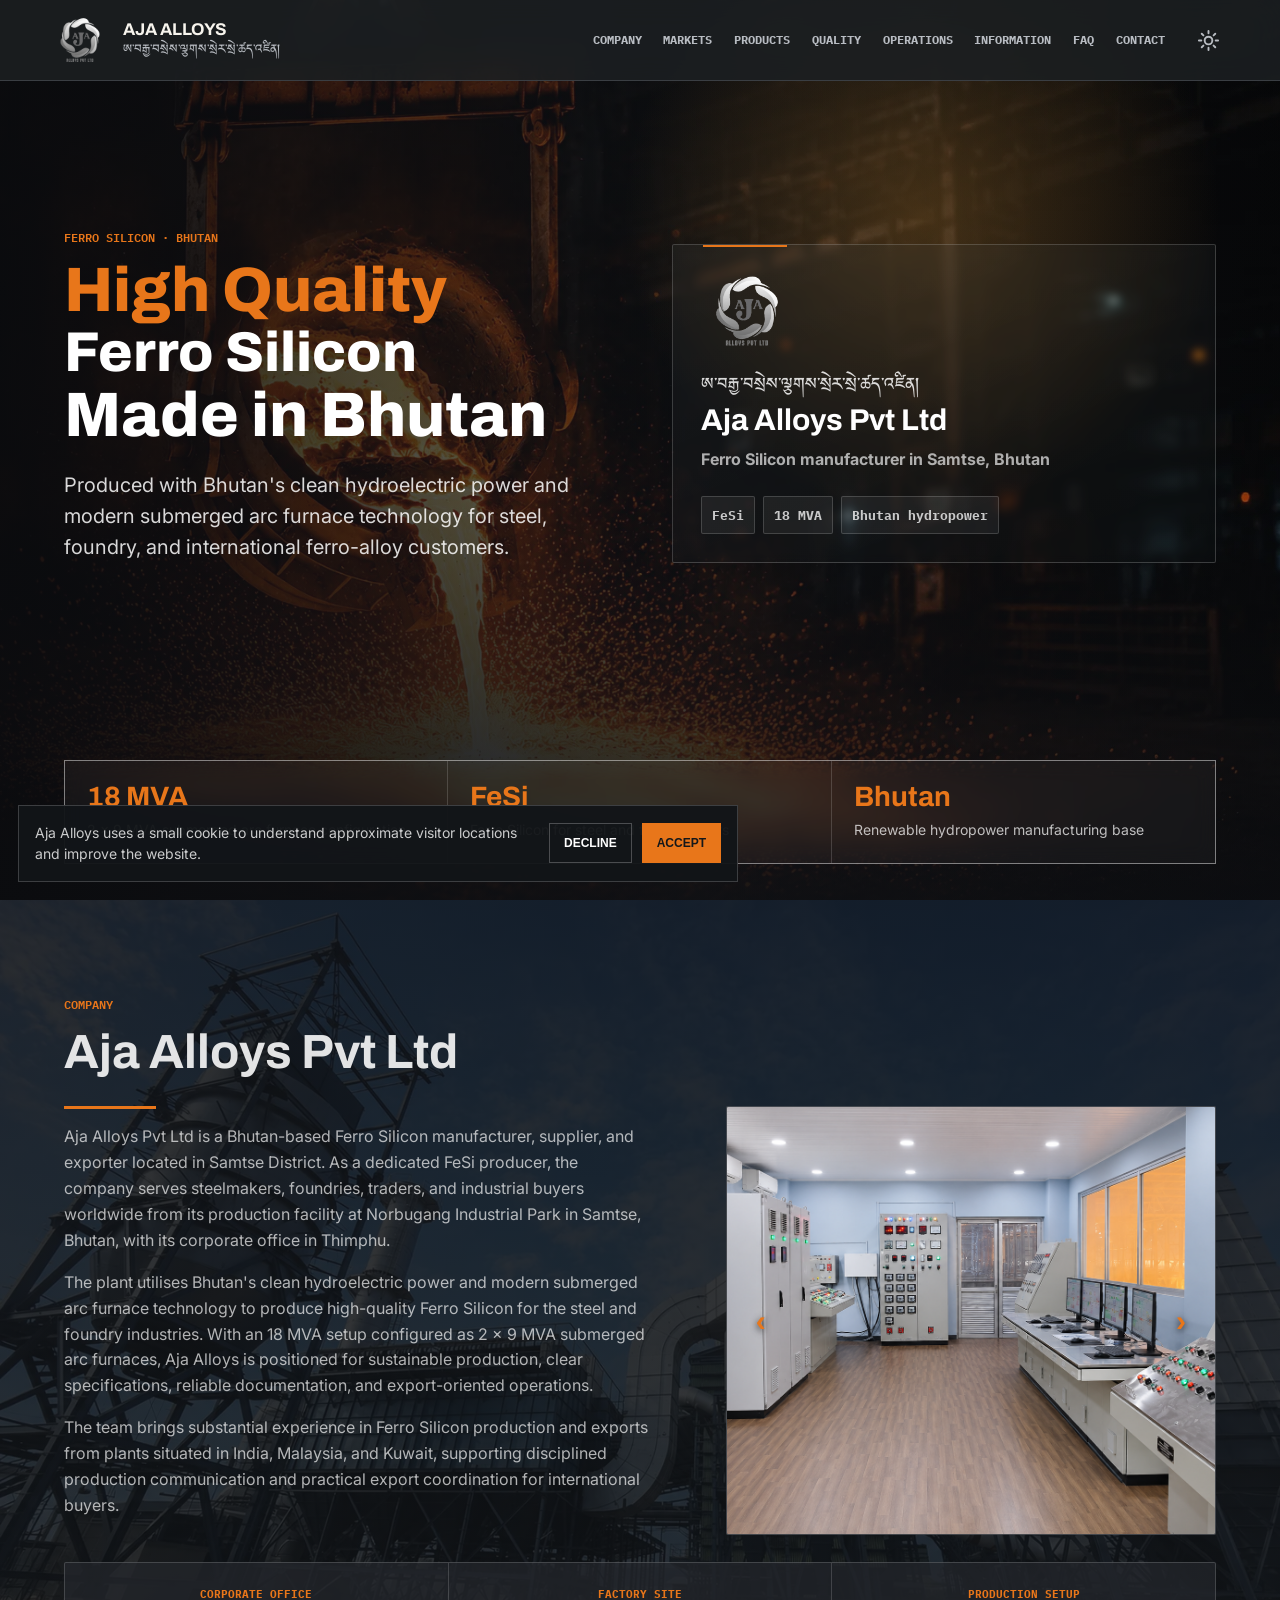
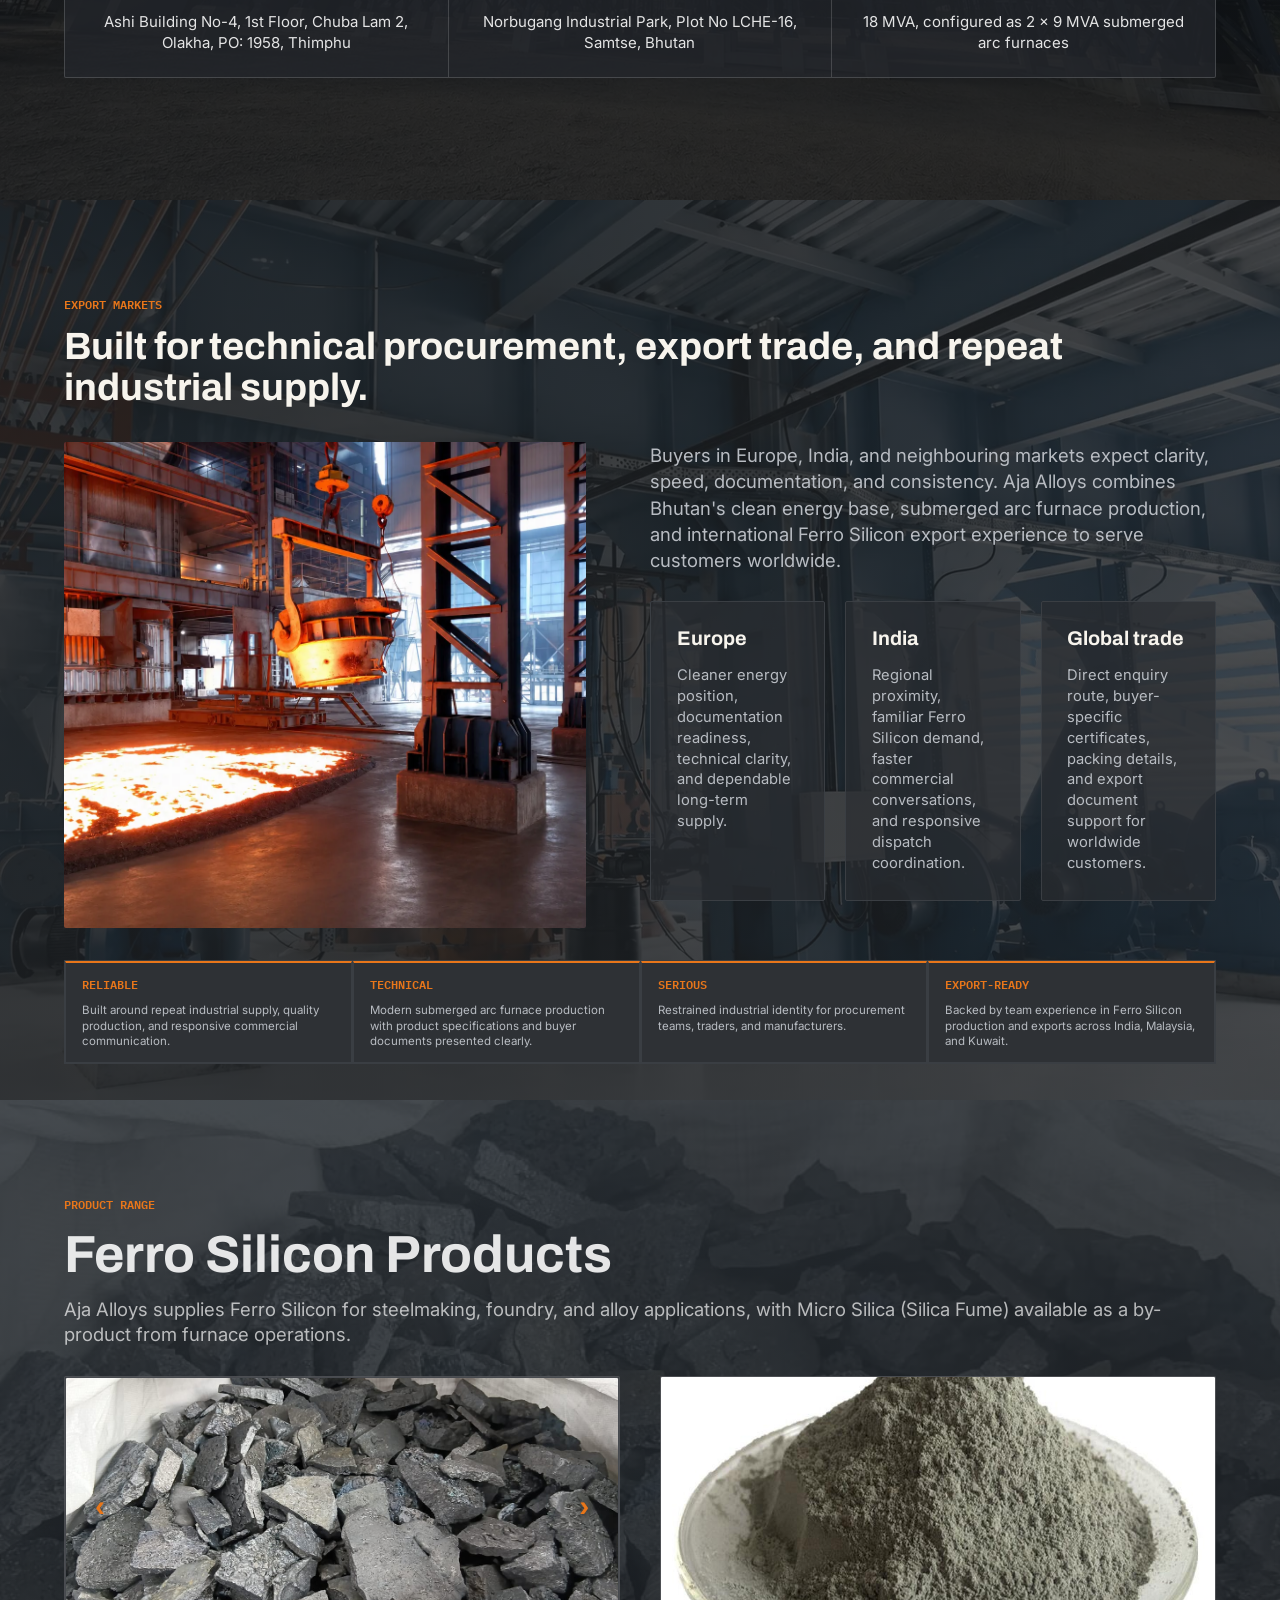
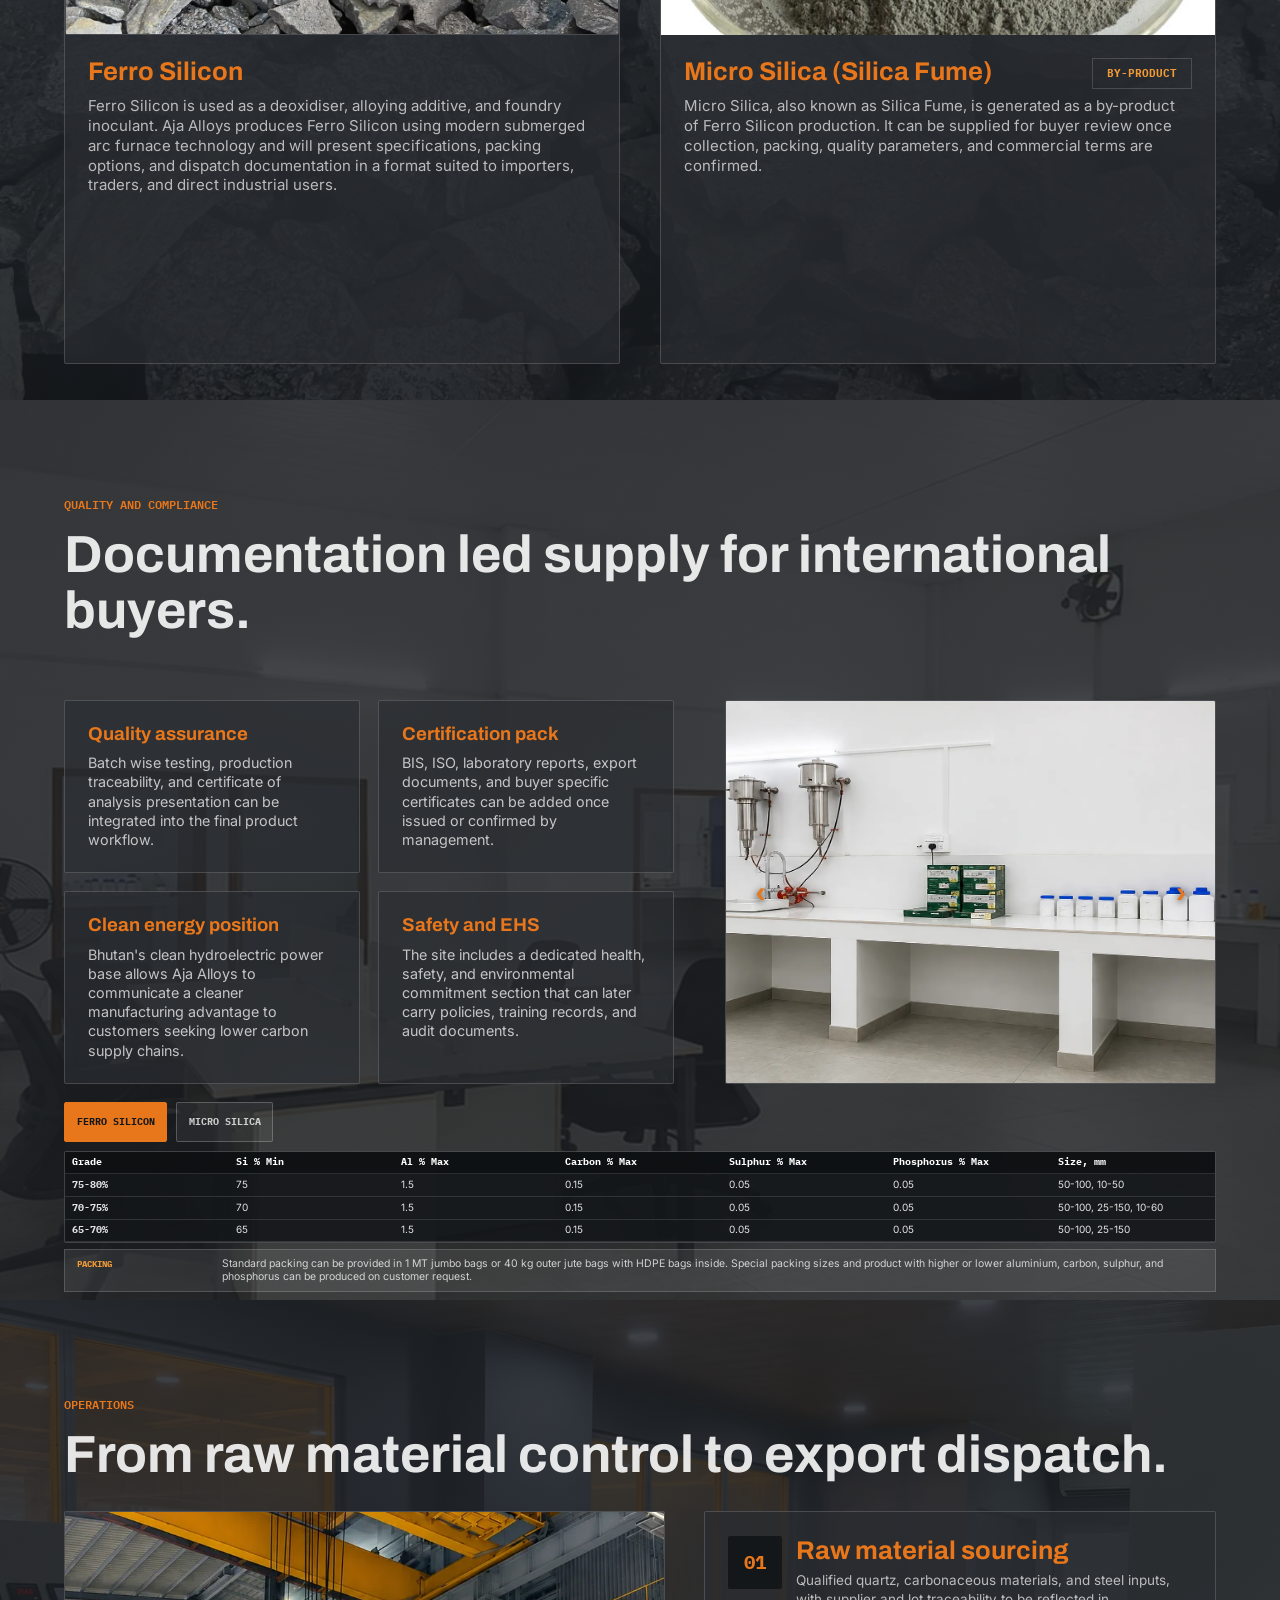
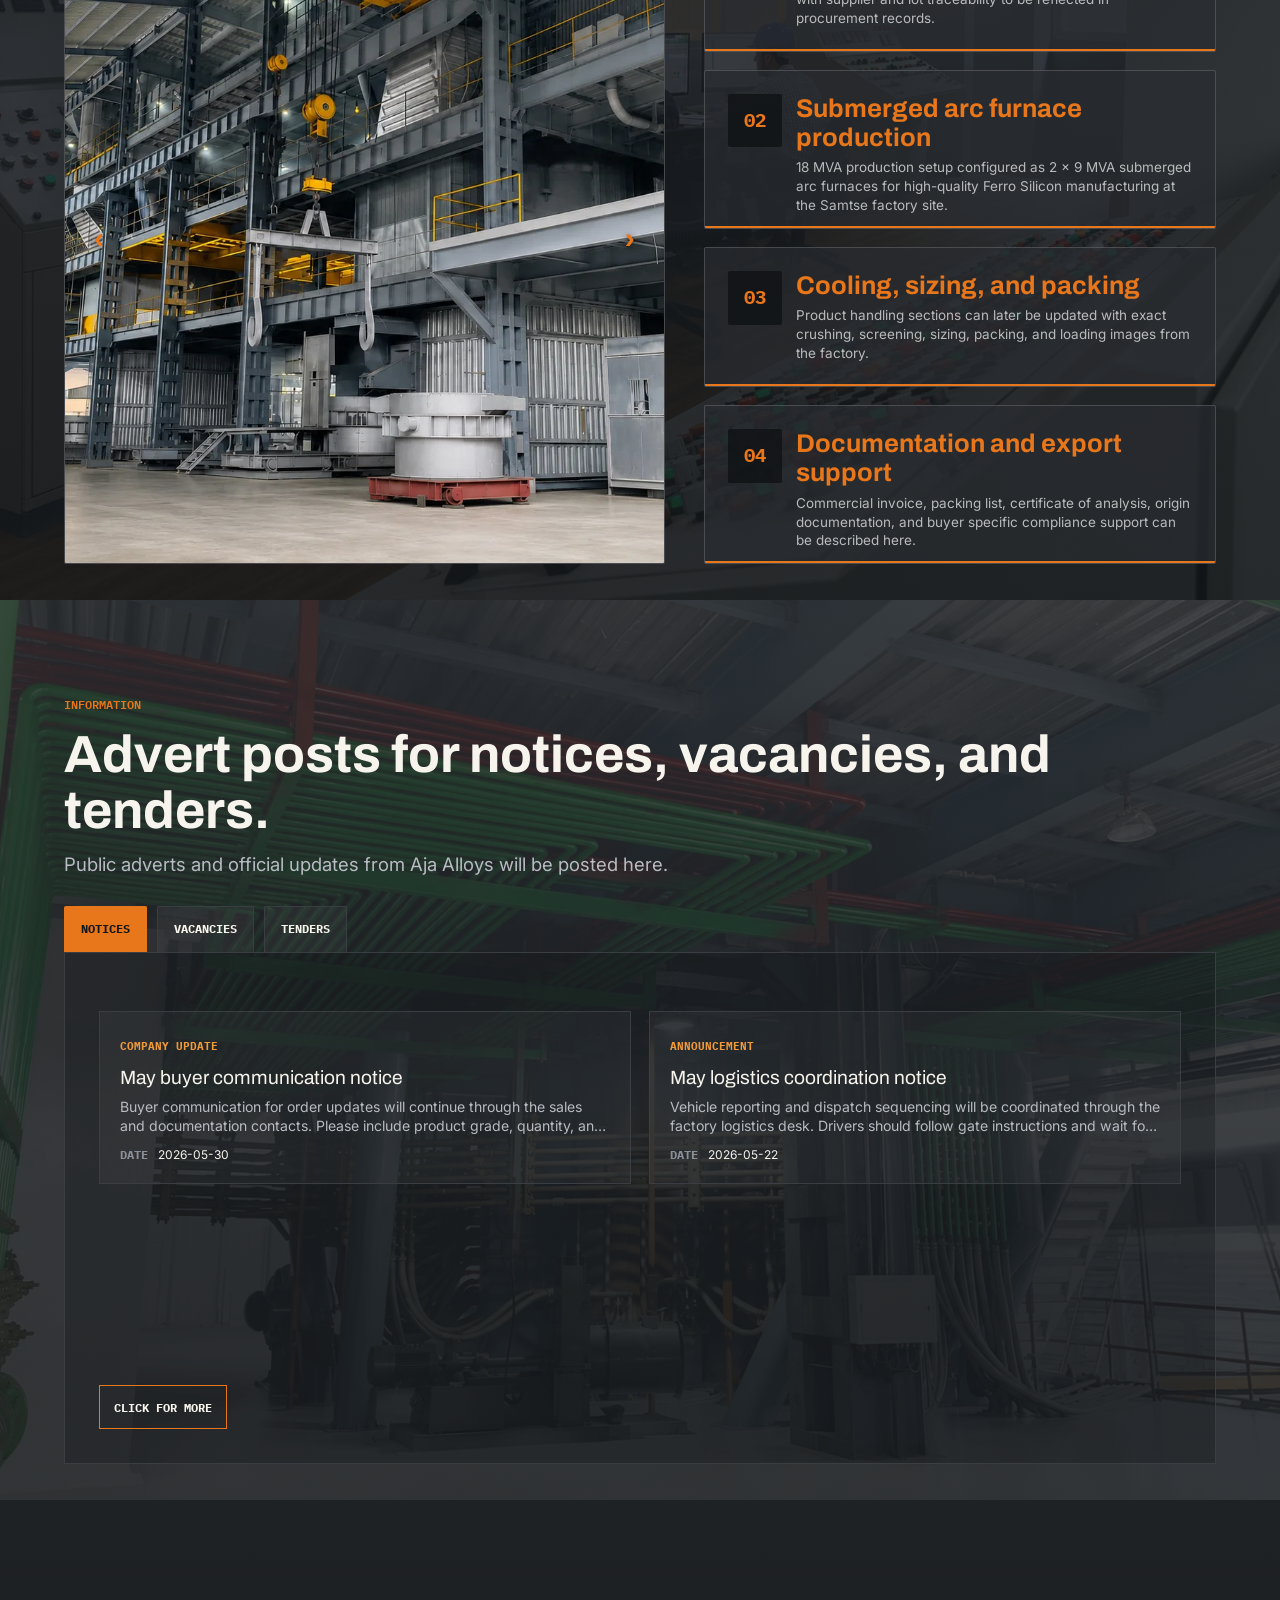
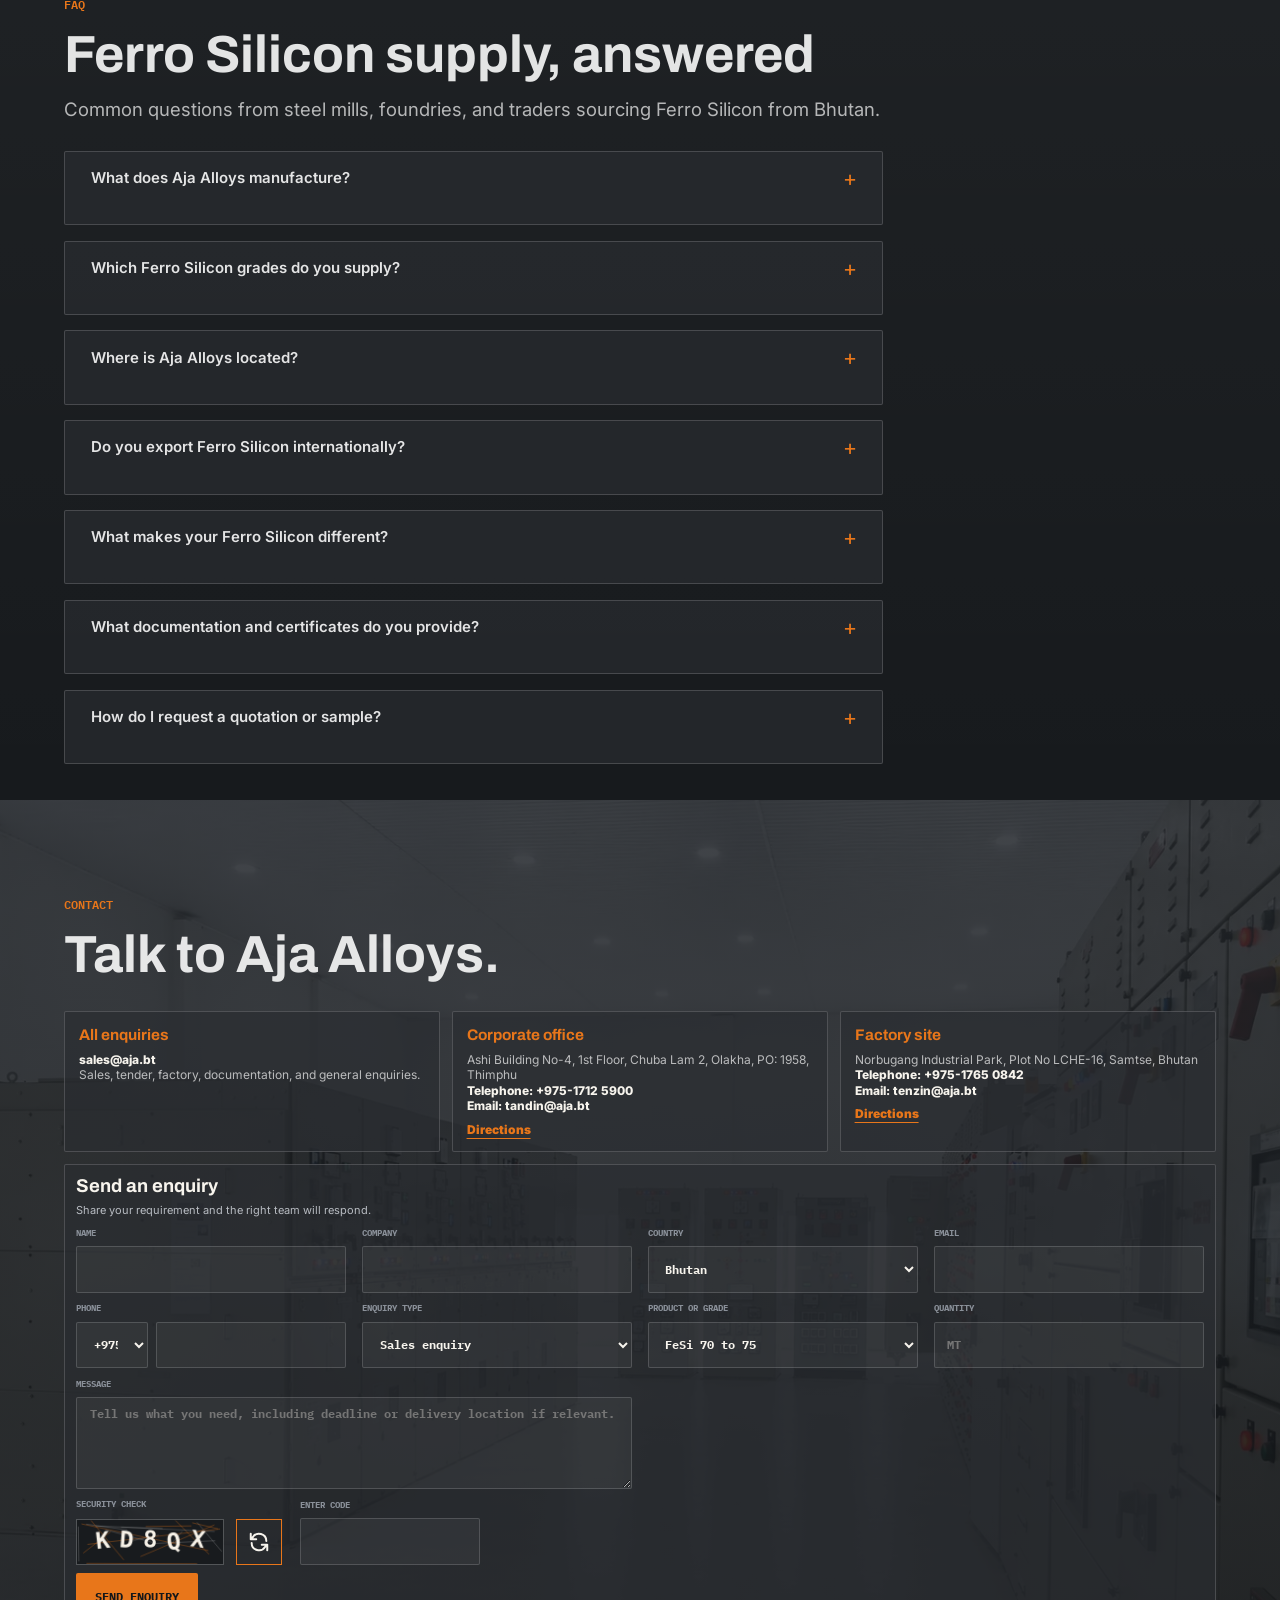
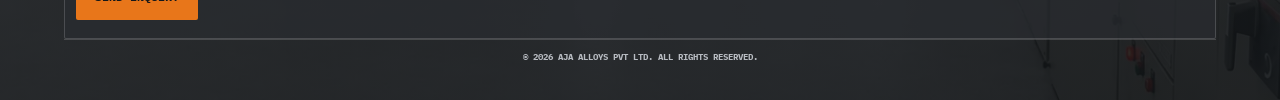
==== commit afdf2b41: "update" ====
--- a/index.html
+++ b/index.html
@@ -41,6 +41,12 @@
         "logo": "https://www.aja.bt/assets/aja-logo-transparent.png",
         "image": "https://www.aja.bt/assets/product-ferro-silicon.jpg",
         "description": "Bhutan based Ferro Silicon manufacturer in Samtse, using clean hydroelectric power and 2 x 9 MVA submerged arc furnaces for steel and foundry customers worldwide.",
+        "knowsAbout": [
+          "Ferro Silicon (FeSi)",
+          "Micro Silica (Silica Fume)",
+          "Ferro alloy manufacturing",
+          "Submerged arc furnace production"
+        ],
         "email": "sales@aja.bt",
         "telephone": "+975-1712-5900",
         "address": {
@@ -68,35 +74,6 @@
         "name": "Aja Alloys Pvt Ltd",
         "inLanguage": "en",
         "publisher": { "@id": "https://www.aja.bt/#organization" }
-      },
-      {
-        "@type": "Product",
-        "@id": "https://www.aja.bt/#product-ferrosilicon",
-        "name": "Ferro Silicon (FeSi)",
-        "description": "Ferro Silicon produced by Aja Alloys in Bhutan using clean hydroelectric power and submerged arc furnace technology, supplied to steel mills and foundries worldwide. Standard grades supplied: FeSi 75, FeSi 72, FeSi 70 to 75, and FeSi 65.",
-        "image": "https://www.aja.bt/assets/product-ferro-silicon.jpg",
-        "category": "Ferro Alloys",
-        "material": "Ferro Silicon",
-        "countryOfOrigin": "BT",
-        "brand": { "@id": "https://www.aja.bt/#organization" },
-        "manufacturer": { "@id": "https://www.aja.bt/#organization" },
-        "audience": {
-          "@type": "BusinessAudience",
-          "name": "Steel mills, foundries, ferro alloy traders, and industrial buyers"
-        },
-        "additionalProperty": [
-          { "@type": "PropertyValue", "name": "Grades supplied", "value": "FeSi 75, FeSi 72, FeSi 70 to 75, FeSi 65" },
-          { "@type": "PropertyValue", "name": "Energy source", "value": "Clean hydroelectric power (Bhutan)" },
-          { "@type": "PropertyValue", "name": "Furnace technology", "value": "2 x 9 MVA submerged arc furnaces (18 MVA)" },
-          { "@type": "PropertyValue", "name": "By-product", "value": "Micro Silica (Silica Fume)" }
-        ],
-        "offers": {
-          "@type": "Offer",
-          "availability": "https://schema.org/InStock",
-          "areaServed": "Worldwide",
-          "url": "https://www.aja.bt/",
-          "seller": { "@id": "https://www.aja.bt/#organization" }
-        }
       }
     ]
   }
--- a/styles.css
+++ b/styles.css
@@ -6507,3 +6507,490 @@
     font-size: 8px;
   }
 }
+
+/* Mobile and tablet carousel fit: keep image bands in a true landscape shape.
+   These views can scroll, so the carousels should not be squeezed into thin strips. */
+@media (max-width: 980px) {
+  .company-aside,
+  .company-photo,
+  .product-summary .product-visual,
+  .operations-visual.company-photo,
+  .quality-visual.company-photo {
+    max-height: none;
+  }
+
+  .company-slides,
+  .image-band,
+  .product-summary .product-visual,
+  .operations-visual.company-photo .company-slides,
+  .quality-visual .company-slides {
+    aspect-ratio: 16 / 9;
+    min-height: clamp(210px, 52vw, 430px);
+    height: auto;
+    max-height: none;
+  }
+
+  .split-section .image-band {
+    height: auto;
+  }
+
+  .products .product-summary {
+    grid-template-rows: auto minmax(0, 1fr);
+  }
+
+  .products .product-summary div {
+    max-height: none;
+  }
+}
+
+@media (max-width: 620px) {
+  .company-slides,
+  .image-band,
+  .product-summary .product-visual,
+  .operations-visual.company-photo .company-slides,
+  .quality-visual .company-slides {
+    min-height: clamp(190px, 56vw, 320px);
+  }
+}
+
+/* Mobile and tablet quality specs: show buttons, keep tables in the pop-up. */
+@media (max-width: 980px) {
+  .quality-parameters {
+    display: grid;
+    gap: 12px;
+    margin-top: 16px;
+  }
+
+  .quality-parameters::before {
+    content: "Specifications";
+    display: block;
+    color: var(--amber);
+    font-family: "IBM Plex Mono", monospace;
+    font-size: clamp(12px, 2.8vw, 15px);
+    font-weight: 900;
+    letter-spacing: 0;
+    text-transform: uppercase;
+  }
+
+  .quality-parameters .spec-tabs {
+    display: grid;
+    grid-template-columns: repeat(2, minmax(0, 1fr));
+    gap: 10px;
+  }
+
+  .quality-parameters .spec-tab {
+    min-height: 44px;
+    padding: 12px 14px;
+    font-size: clamp(12px, 2.8vw, 15px);
+    white-space: normal;
+  }
+
+  .quality-parameters .spec-panels {
+    display: none;
+  }
+}
+
+/* Information and Contact can scroll in mobile and tablet views, so keep their
+   type and controls readable instead of compressing them into a single screen. */
+@media (max-width: 980px) {
+  main > section.careers,
+  main > section.contact {
+    height: 100svh;
+    min-height: 100svh;
+    overflow-x: hidden;
+    overflow-y: auto;
+  }
+
+  .careers .notice-board,
+  .careers .notice-panels,
+  .careers .notice-panel,
+  .careers .notice-panel > div,
+  .careers .notice-list,
+  .careers .notice-list li {
+    height: auto;
+    max-height: none;
+    overflow: visible;
+  }
+
+  .careers .section-heading {
+    margin-bottom: 18px;
+  }
+
+  .careers .section-heading.compact {
+    max-width: none;
+  }
+
+  .careers h2,
+  .contact .section-heading h2 {
+    font-size: clamp(26px, 5.6vw, 38px);
+    line-height: 1.08;
+  }
+
+  .careers .section-heading p:not(.eyebrow),
+  .contact .section-heading p:not(.eyebrow) {
+    display: block;
+    margin-top: 10px;
+    font-size: clamp(14.5px, 3vw, 18px);
+    line-height: 1.38;
+  }
+
+  .notice-board {
+    margin-top: 18px;
+  }
+
+  .notice-tab {
+    min-height: 44px;
+    padding: 12px 14px;
+    font-size: clamp(12px, 2.8vw, 15px);
+  }
+
+  .notice-panel {
+    padding: clamp(18px, 4vw, 28px);
+  }
+
+  .notice-panel h3 {
+    font-size: clamp(20px, 4.4vw, 26px);
+  }
+
+  .notice-panel p {
+    font-size: clamp(14px, 3vw, 17px);
+    line-height: 1.38;
+  }
+
+  .notice-list {
+    gap: 12px;
+  }
+
+  .notice-list li {
+    padding: clamp(16px, 4vw, 22px);
+  }
+
+  .notice-list span,
+  .notice-status {
+    font-size: clamp(11px, 2.5vw, 13px);
+  }
+
+  .notice-list strong,
+  .notice-item-title {
+    font-size: clamp(17px, 3.8vw, 22px);
+    line-height: 1.14;
+  }
+
+  .notice-list p {
+    font-size: clamp(13.5px, 2.9vw, 16px);
+    line-height: 1.36;
+  }
+
+  .notice-panel a,
+  .notice-panel .notice-more-link {
+    min-height: 44px;
+    padding: 12px 16px;
+    font-size: clamp(12px, 2.8vw, 15px);
+  }
+
+  .contact-grid {
+    grid-template-columns: 1fr;
+    gap: 12px;
+  }
+
+  .contact-block {
+    max-height: none;
+    overflow: visible;
+    padding: clamp(16px, 4vw, 24px);
+  }
+
+  .contact-block h3 {
+    margin-bottom: 8px;
+    font-size: clamp(17px, 3.8vw, 22px);
+  }
+
+  .contact-block p,
+  .contact-block a {
+    font-size: clamp(13.5px, 2.9vw, 16px);
+    line-height: 1.36;
+  }
+
+  .contact-block .muted,
+  .contact-form-intro,
+  .form-status {
+    display: block;
+  }
+
+  .contact-form {
+    grid-template-columns: 1fr;
+    gap: 12px;
+    padding: clamp(16px, 4vw, 24px);
+  }
+
+  .contact-form-intro h3 {
+    font-size: clamp(18px, 4vw, 24px);
+  }
+
+  .contact-form-intro p,
+  .form-status {
+    font-size: clamp(13px, 2.7vw, 16px);
+    line-height: 1.34;
+  }
+
+  .contact-form label {
+    gap: 6px;
+    font-size: clamp(10.5px, 2.4vw, 13px);
+  }
+
+  .contact-form > label,
+  .contact-form > label:last-of-type,
+  .contact-form .form-wide,
+  .captcha-field,
+  .contact-form-intro,
+  .form-status,
+  .contact-form > button {
+    grid-column: 1 / -1;
+  }
+
+  .contact-form input,
+  .contact-form select,
+  .contact-form textarea {
+    min-height: 44px;
+    padding: 10px 12px;
+    font-size: 15px;
+    line-height: 1.3;
+  }
+
+  .contact-form textarea {
+    min-height: 112px;
+  }
+
+  .captcha-field {
+    grid-template-columns: 1fr;
+    gap: 8px;
+    align-items: start;
+  }
+
+  .captcha-prompt {
+    grid-template-columns: 132px 40px;
+    gap: 6px 8px;
+  }
+
+  .captcha-prompt span {
+    font-size: 11px;
+  }
+
+  .captcha-prompt canvas {
+    width: 132px;
+    height: 40px;
+  }
+
+  .captcha-refresh {
+    width: 40px;
+    height: 40px;
+    min-height: 40px;
+  }
+
+  .contact-form > button {
+    min-height: 46px;
+    padding: 12px 16px;
+  }
+
+  .site-footer p {
+    font-size: 11px;
+  }
+}
+
+@media (max-width: 980px) and (orientation: landscape) {
+  main > section.careers,
+  main > section.contact {
+    height: 100svh;
+    min-height: 100svh;
+    overflow: hidden;
+    padding-top: clamp(62px, 11svh, 76px);
+    padding-bottom: clamp(14px, 4svh, 24px);
+  }
+
+  .careers .section-heading,
+  .contact .section-heading {
+    margin-bottom: 8px;
+  }
+
+  .careers h2,
+  .contact .section-heading h2 {
+    font-size: clamp(22px, 4.2vw, 32px);
+    line-height: 1.05;
+  }
+
+  .careers .section-heading p:not(.eyebrow),
+  .contact .section-heading p:not(.eyebrow),
+  .contact-form-intro,
+  .contact-block .muted,
+  .form-status {
+    display: none;
+  }
+
+  .careers .notice-board,
+  .careers .notice-panels,
+  .careers .notice-panel,
+  .careers .notice-panel > div,
+  .careers .notice-list,
+  .careers .notice-list li {
+    min-height: 0;
+    overflow: hidden;
+  }
+
+  .notice-board {
+    margin-top: 8px;
+  }
+
+  .notice-tabs {
+    gap: 6px;
+  }
+
+  .notice-tab {
+    min-height: 34px;
+    padding: 7px 10px;
+    font-size: 10px;
+  }
+
+  .notice-panel {
+    gap: 8px;
+    padding: 10px 12px;
+  }
+
+  .notice-panel h3 {
+    margin: 4px 0;
+    font-size: 16px;
+  }
+
+  .notice-panel p {
+    font-size: 12.5px;
+    line-height: 1.25;
+  }
+
+  .notice-list {
+    grid-template-columns: repeat(3, minmax(0, 1fr));
+    gap: 8px;
+    margin-top: 8px;
+  }
+
+  .notice-list li {
+    padding: 9px;
+  }
+
+  .notice-list span,
+  .notice-status {
+    font-size: 8.5px;
+  }
+
+  .notice-list strong,
+  .notice-item-title {
+    display: -webkit-box;
+    font-size: 13.5px;
+    line-height: 1.18;
+    -webkit-line-clamp: 2;
+    -webkit-box-orient: vertical;
+    overflow: hidden;
+  }
+
+  .notice-list p {
+    display: -webkit-box;
+    font-size: 11.5px;
+    line-height: 1.25;
+    -webkit-line-clamp: 2;
+    -webkit-box-orient: vertical;
+    overflow: hidden;
+  }
+
+  .notice-panel .notice-more-link {
+    min-height: 34px;
+    padding: 7px 10px;
+    font-size: 10px;
+  }
+
+  .contact-grid {
+    grid-template-columns: repeat(3, minmax(0, 1fr));
+    grid-template-rows: minmax(112px, auto) minmax(0, 1fr);
+    gap: 6px;
+    height: 100%;
+    min-height: 0;
+  }
+
+  .contact-block {
+    min-height: 112px;
+    max-height: 132px;
+    padding: 10px;
+    overflow: hidden;
+  }
+
+  .contact-block h3 {
+    margin-bottom: 5px;
+    font-size: clamp(13px, 1.45vw, 15px);
+  }
+
+  .contact-block p,
+  .contact-block a {
+    font-size: clamp(11.5px, 1.35vw, 13px);
+    line-height: 1.24;
+  }
+
+  .contact-form {
+    grid-column: 1 / -1;
+    grid-template-columns: repeat(4, minmax(0, 1fr));
+    gap: 5px 8px;
+    padding: 8px;
+    overflow: hidden;
+  }
+
+  .contact-form label {
+    gap: 2px;
+    font-size: 8.5px;
+  }
+
+  .contact-form input,
+  .contact-form select,
+  .contact-form textarea {
+    min-height: 30px;
+    padding: 6px 8px;
+    font-size: 11px;
+    line-height: 1.15;
+  }
+
+  .contact-form textarea {
+    min-height: 42px;
+  }
+
+  .captcha-field {
+    grid-template-columns: max-content minmax(0, 1fr);
+    gap: 4px 8px;
+  }
+
+  .captcha-prompt {
+    grid-template-columns: 94px 30px;
+    gap: 3px 6px;
+  }
+
+  .captcha-prompt span {
+    font-size: 8px;
+  }
+
+  .captcha-prompt canvas {
+    width: 94px;
+    height: 30px;
+  }
+
+  .captcha-refresh {
+    width: 30px;
+    height: 30px;
+    min-height: 30px;
+  }
+
+  .contact-form > button {
+    min-height: 32px;
+    padding: 7px 10px;
+  }
+
+  .site-footer {
+    padding-top: 4px;
+  }
+
+  .site-footer p {
+    font-size: 8px;
+  }
+}
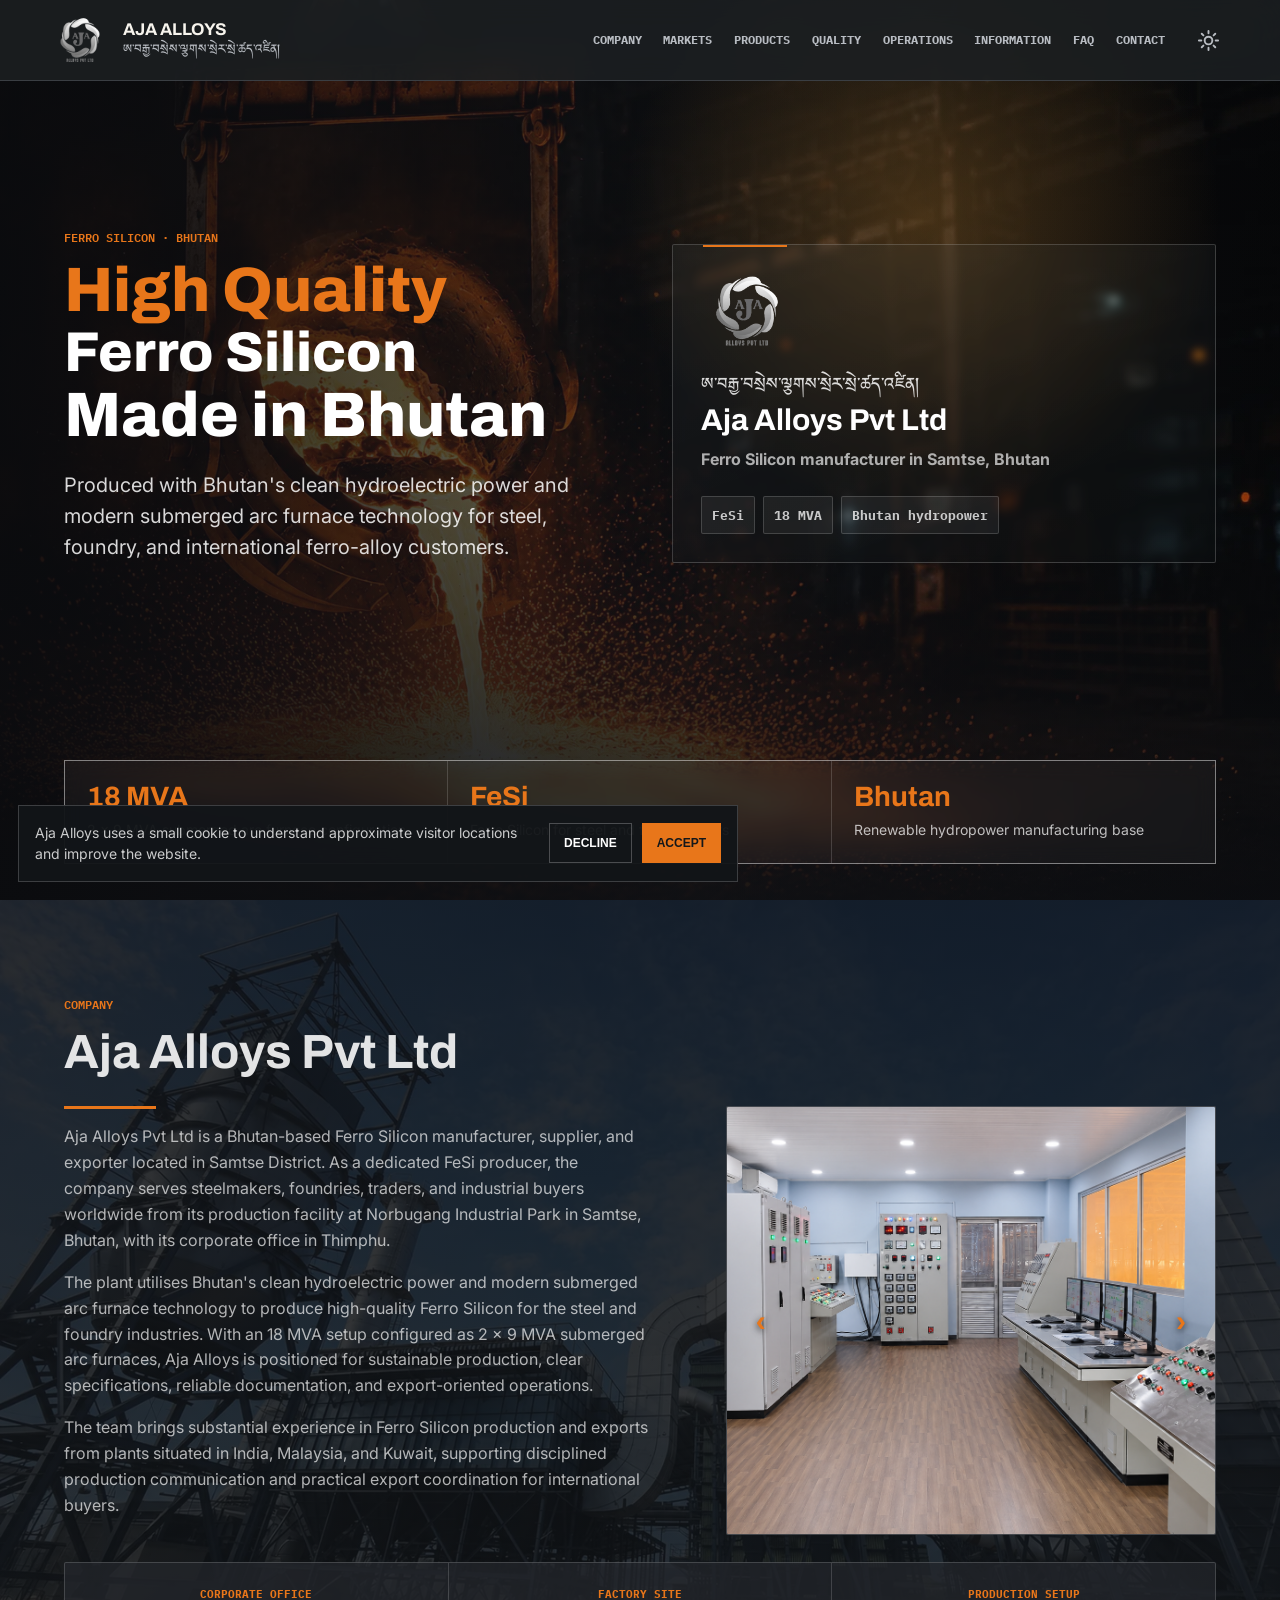
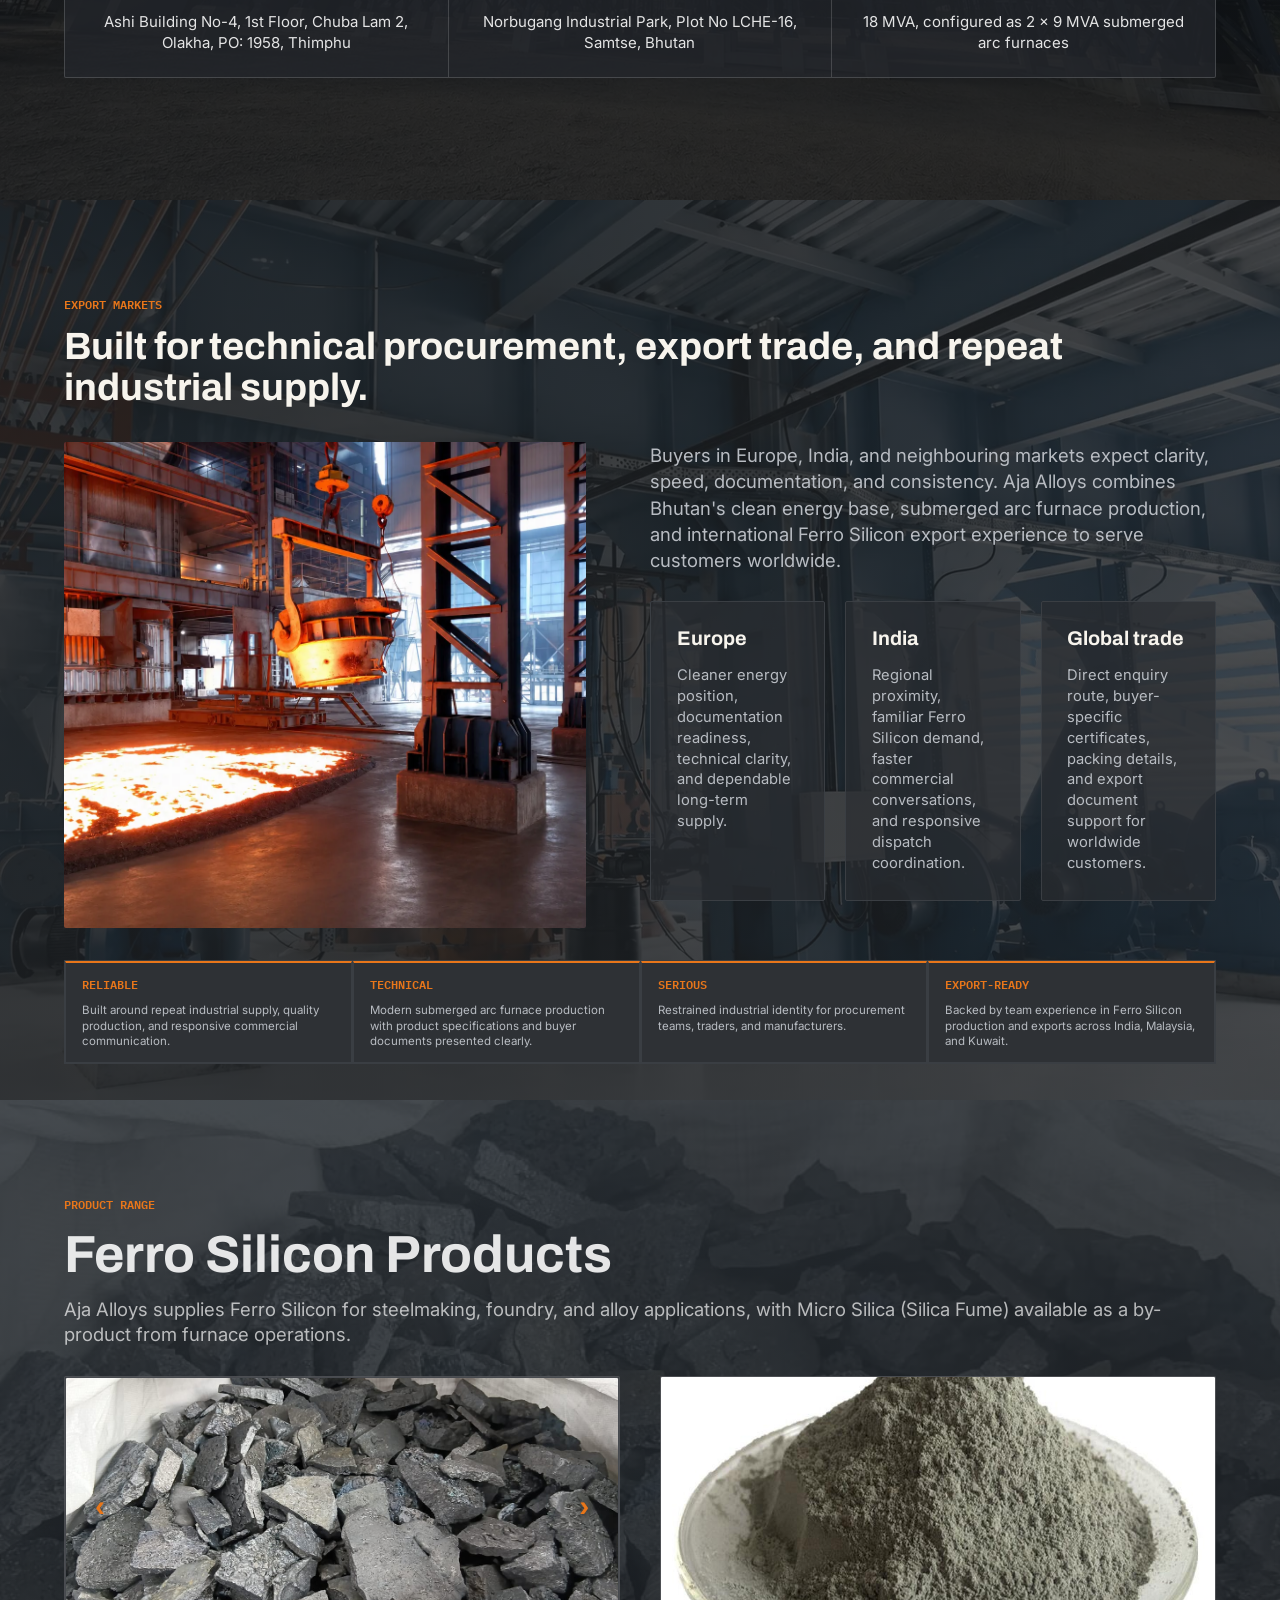
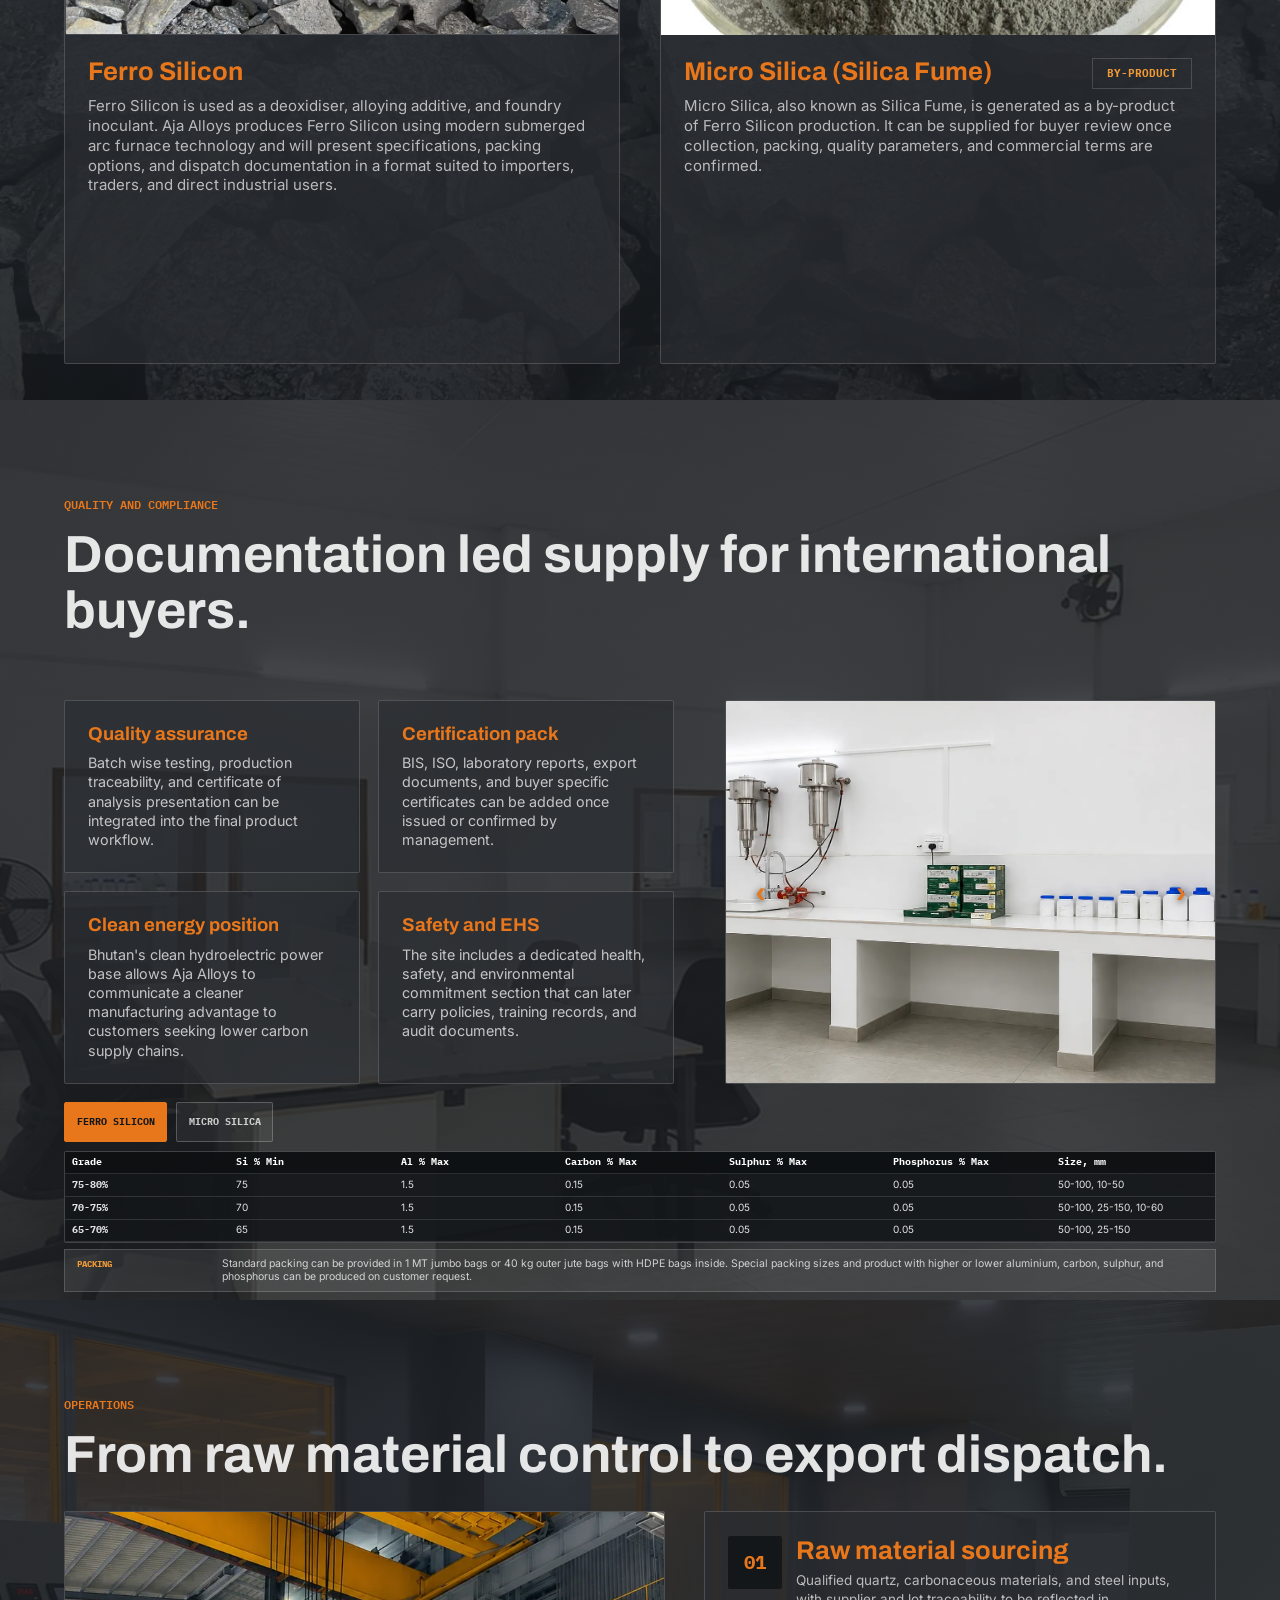
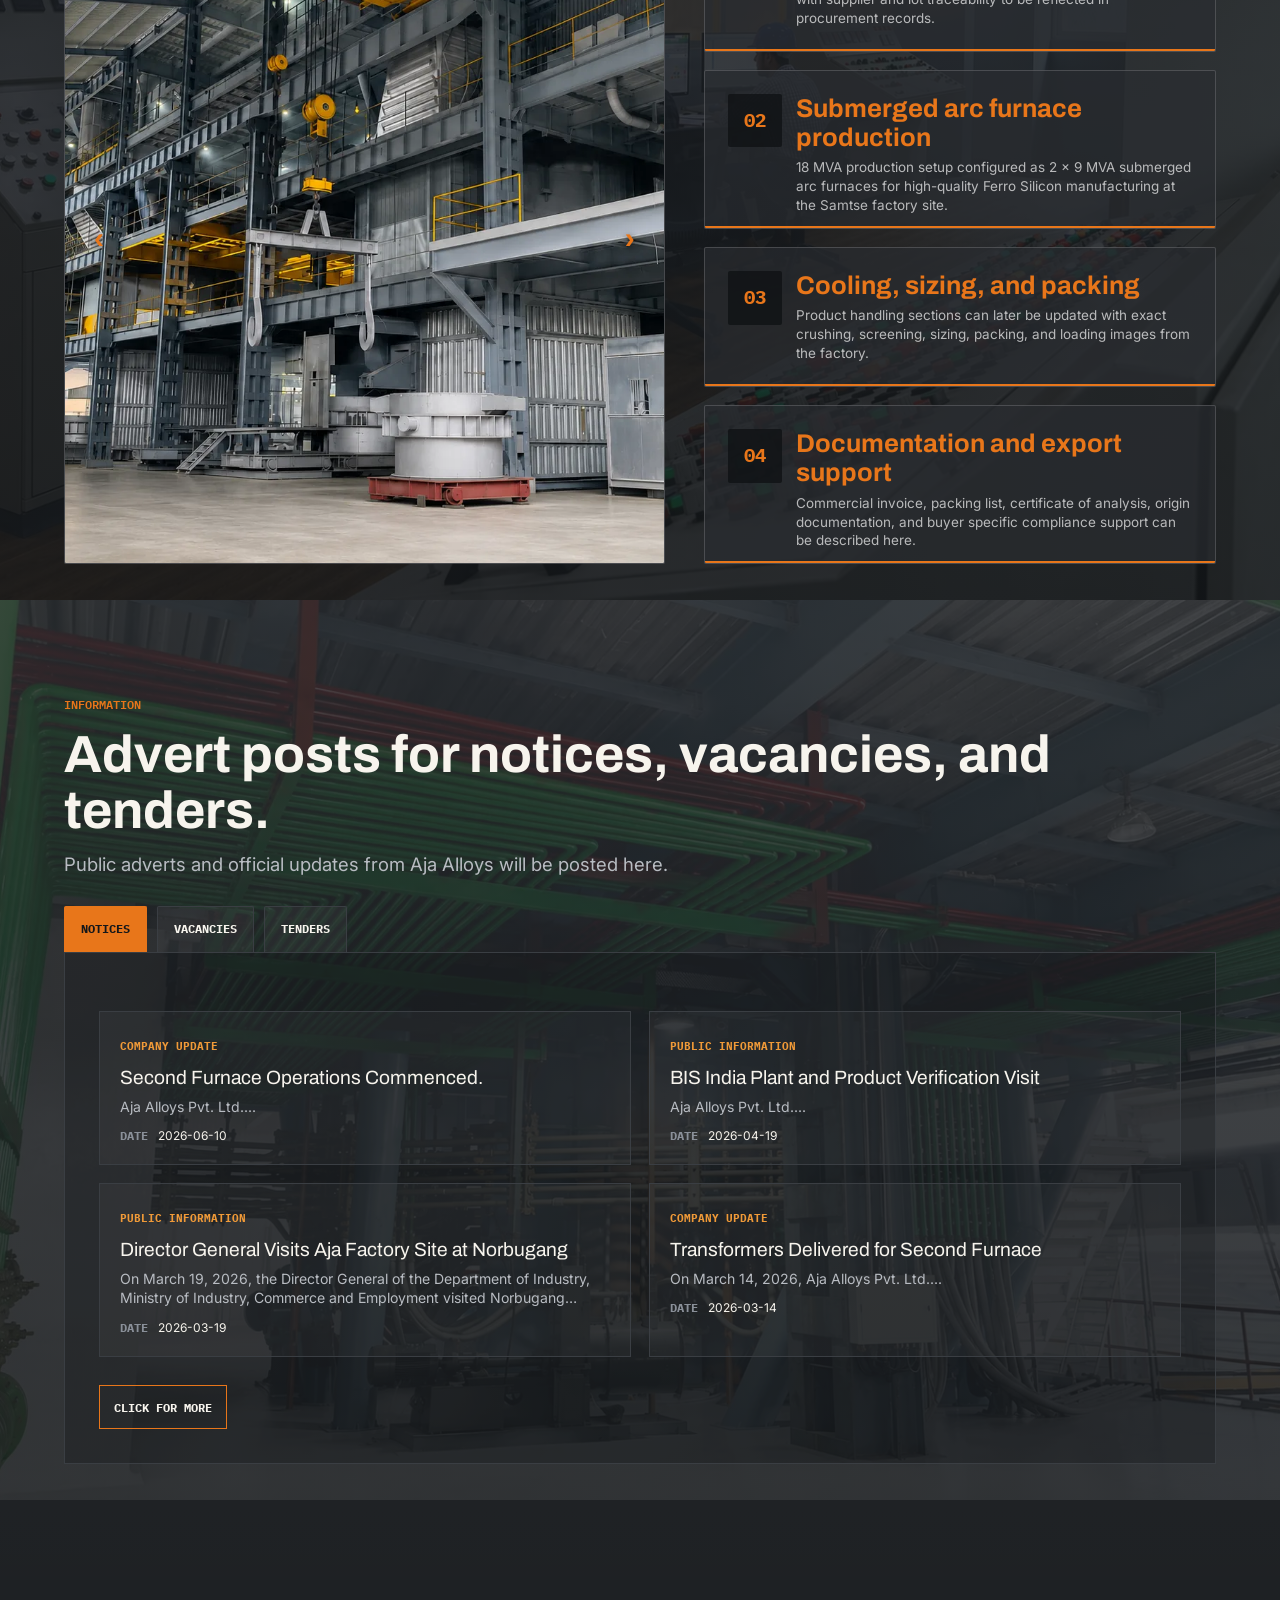
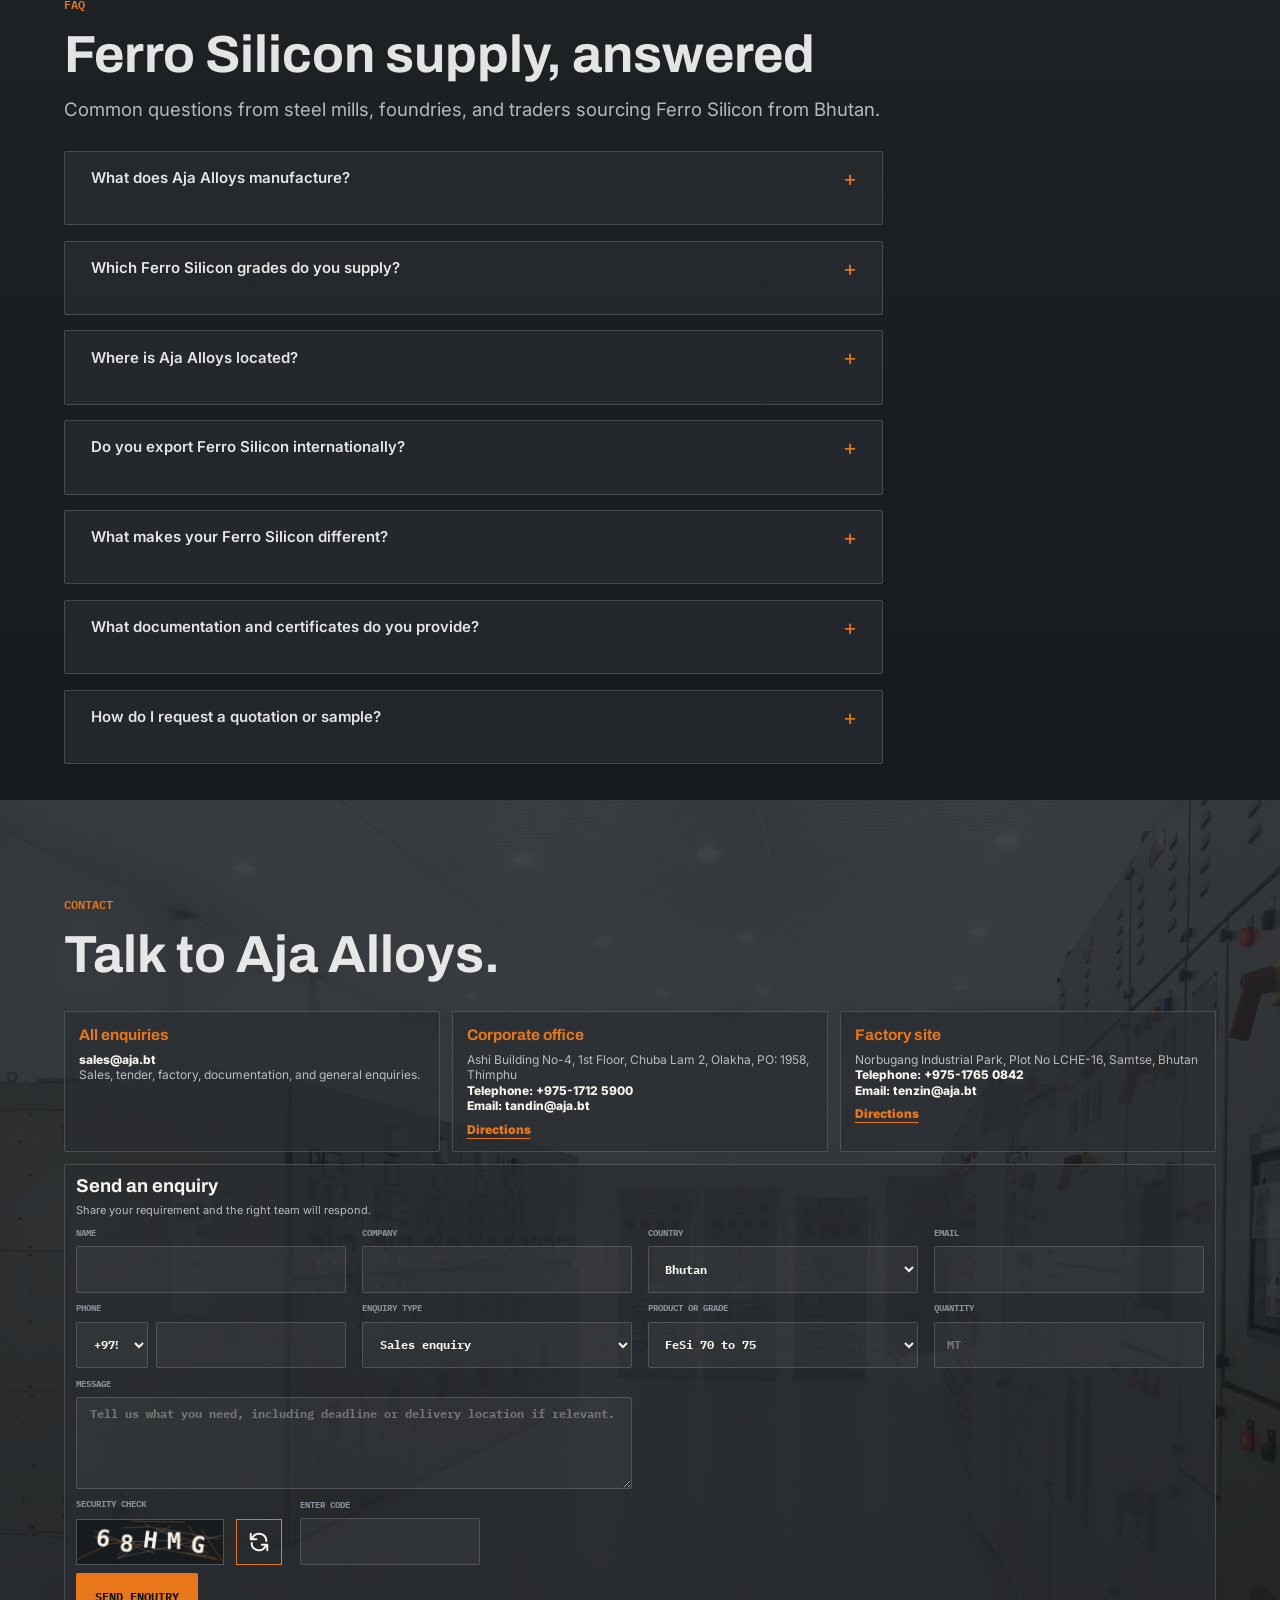
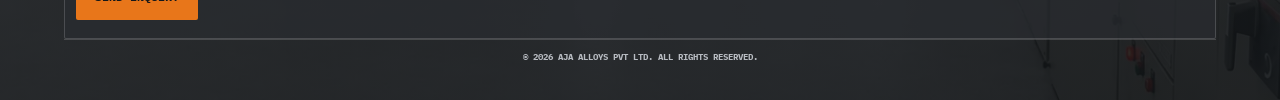
==== commit 7c4324c7: "update" ====
--- a/index.html
+++ b/index.html
@@ -579,9 +579,6 @@
           </article>
           <article class="notice-panel" id="notice-panel-vacancies" role="tabpanel" aria-labelledby="notice-tab-vacancies" data-notice-panel="vacancies">
             <div>
-              <span class="notice-status">Vacancies</span>
-              <h3>Vacancies</h3>
-              <p>Open roles and application details will appear here.</p>
               <ul class="notice-list">
                 <li>
                   <span>Vacancy announcement</span>
@@ -599,9 +596,6 @@
           </article>
           <article class="notice-panel" id="notice-panel-tenders" role="tabpanel" aria-labelledby="notice-tab-tenders" data-notice-panel="tenders">
             <div>
-              <span class="notice-status">Tender adverts</span>
-              <h3>Tenders</h3>
-              <p>Tender, supplier, and RFQ notices will appear here.</p>
               <ul class="notice-list">
                 <li>
                   <span>Tender notice</span>
@@ -837,6 +831,6 @@
     </button>
   </nav>
 
-  <script src="script.js?v=20260622-captcha-format-v13"></script>
+  <script src="script.js?v=20260625-notice-preview-v4"></script>
 </body>
 </html>
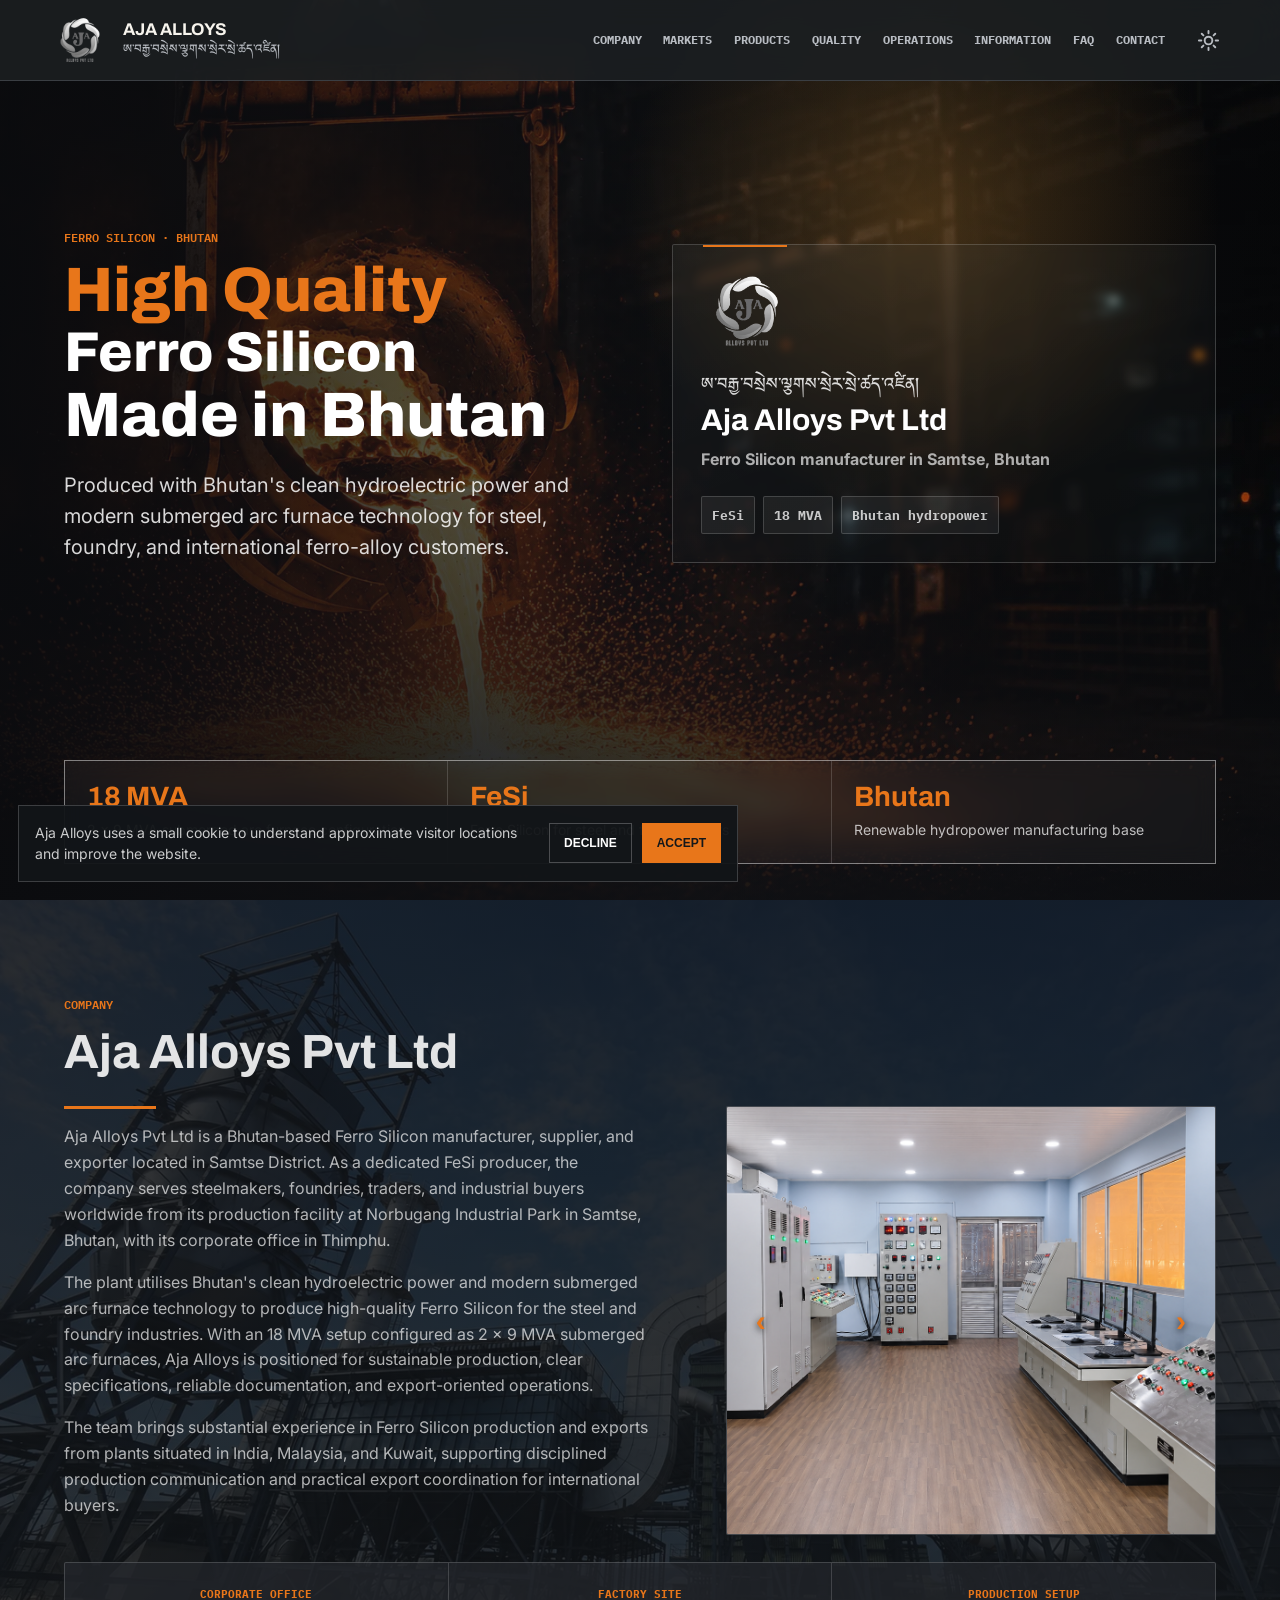
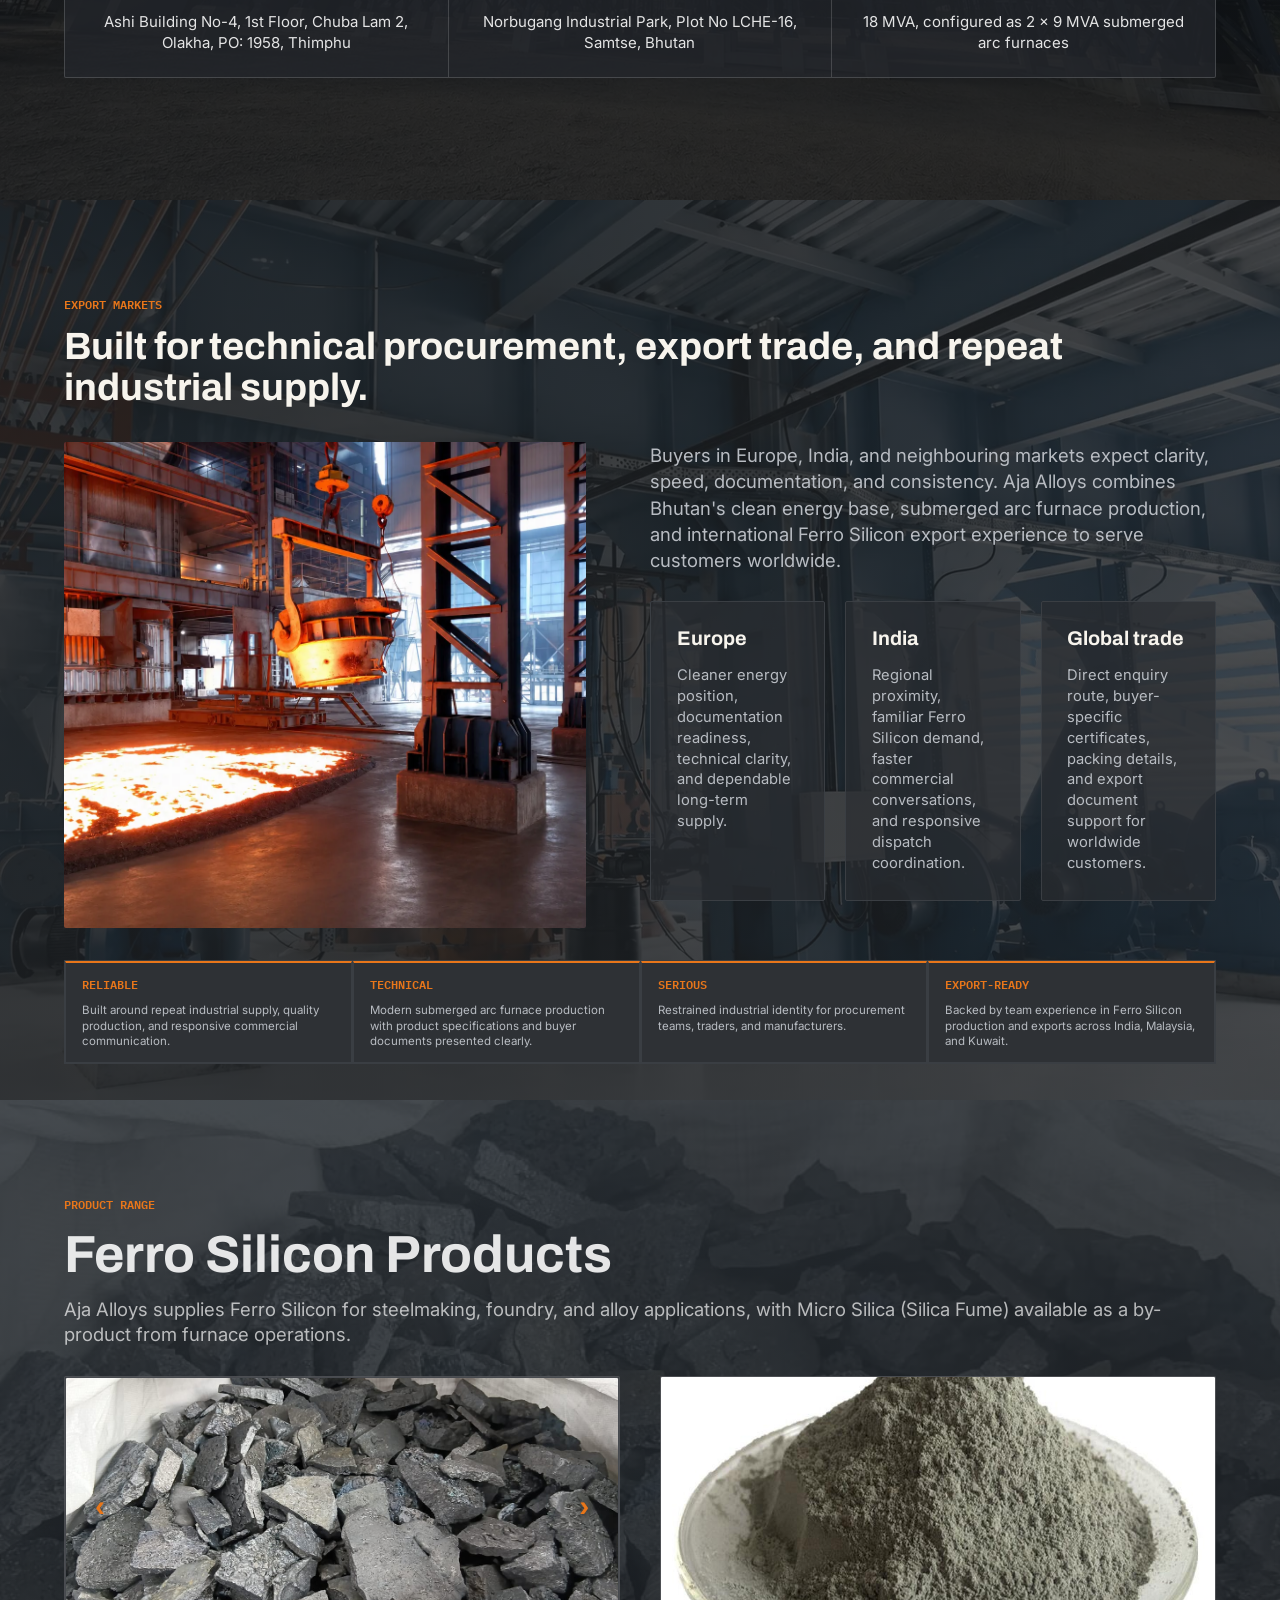
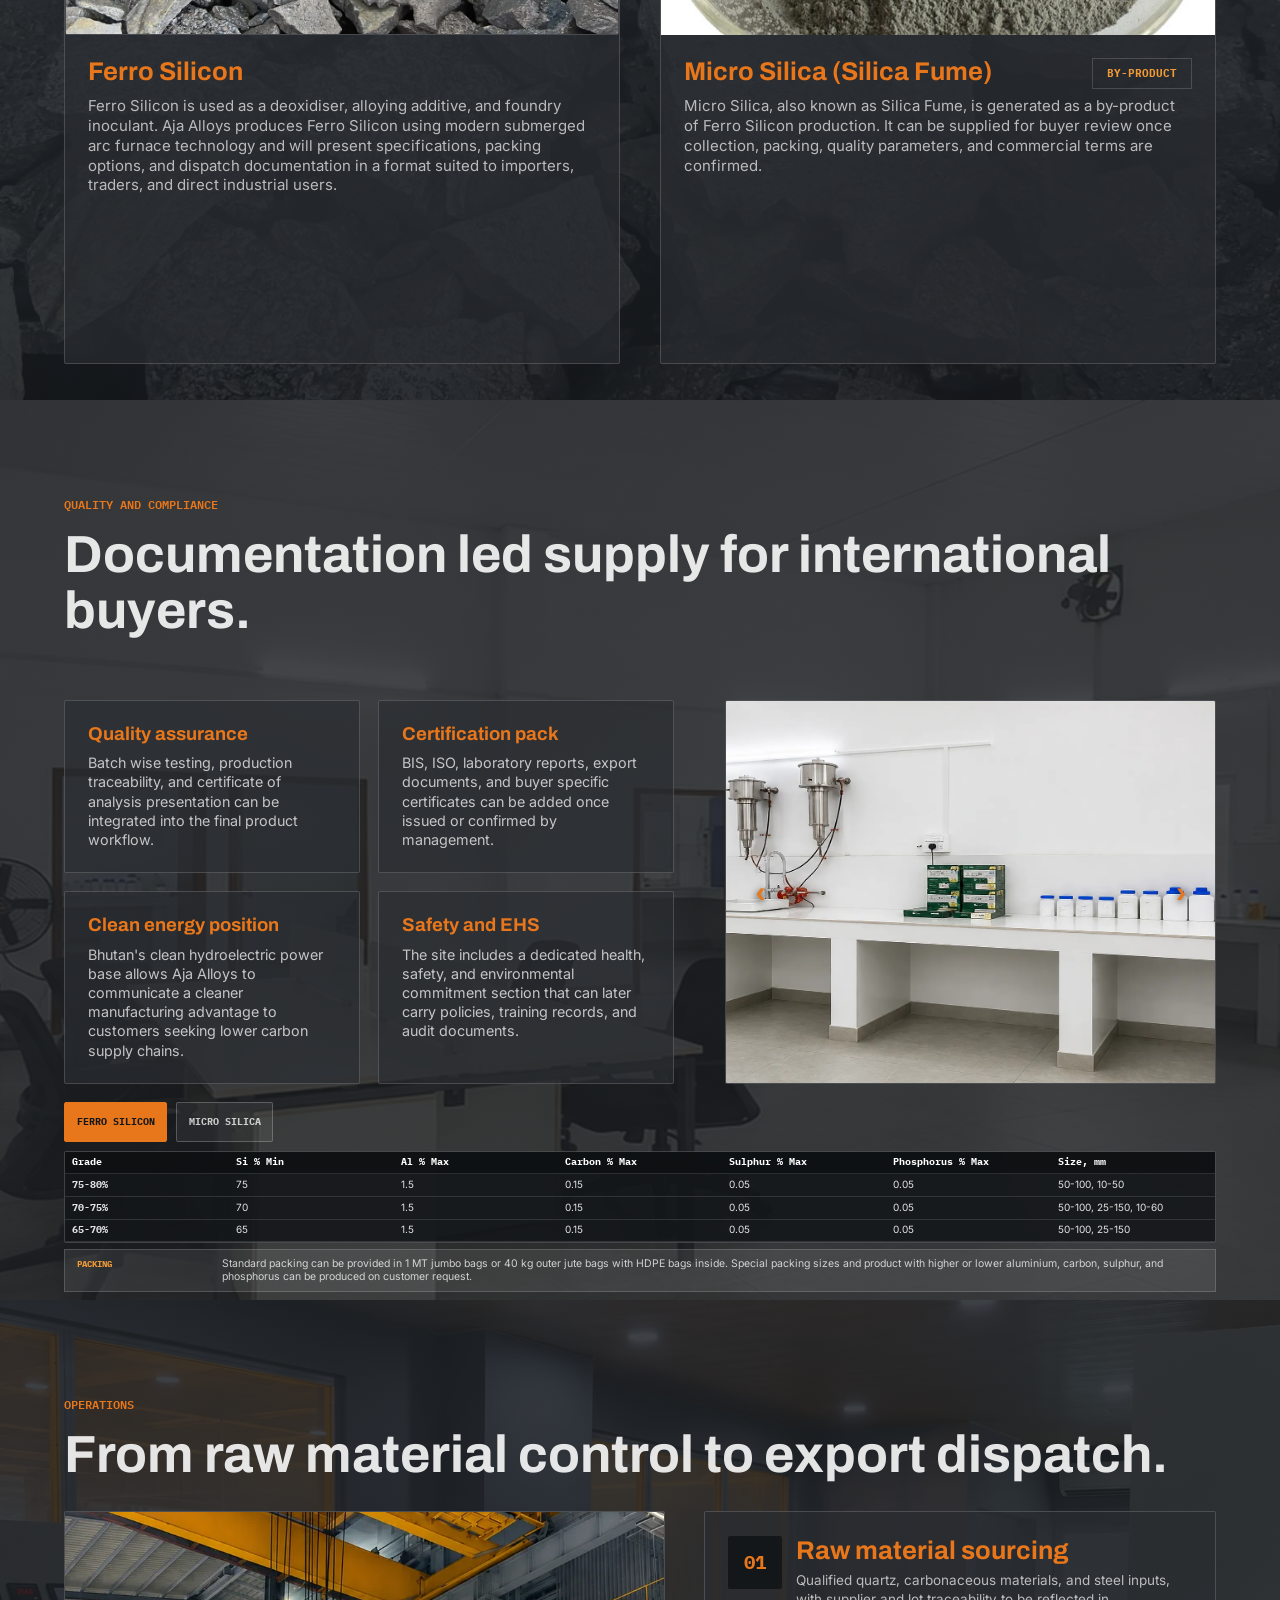
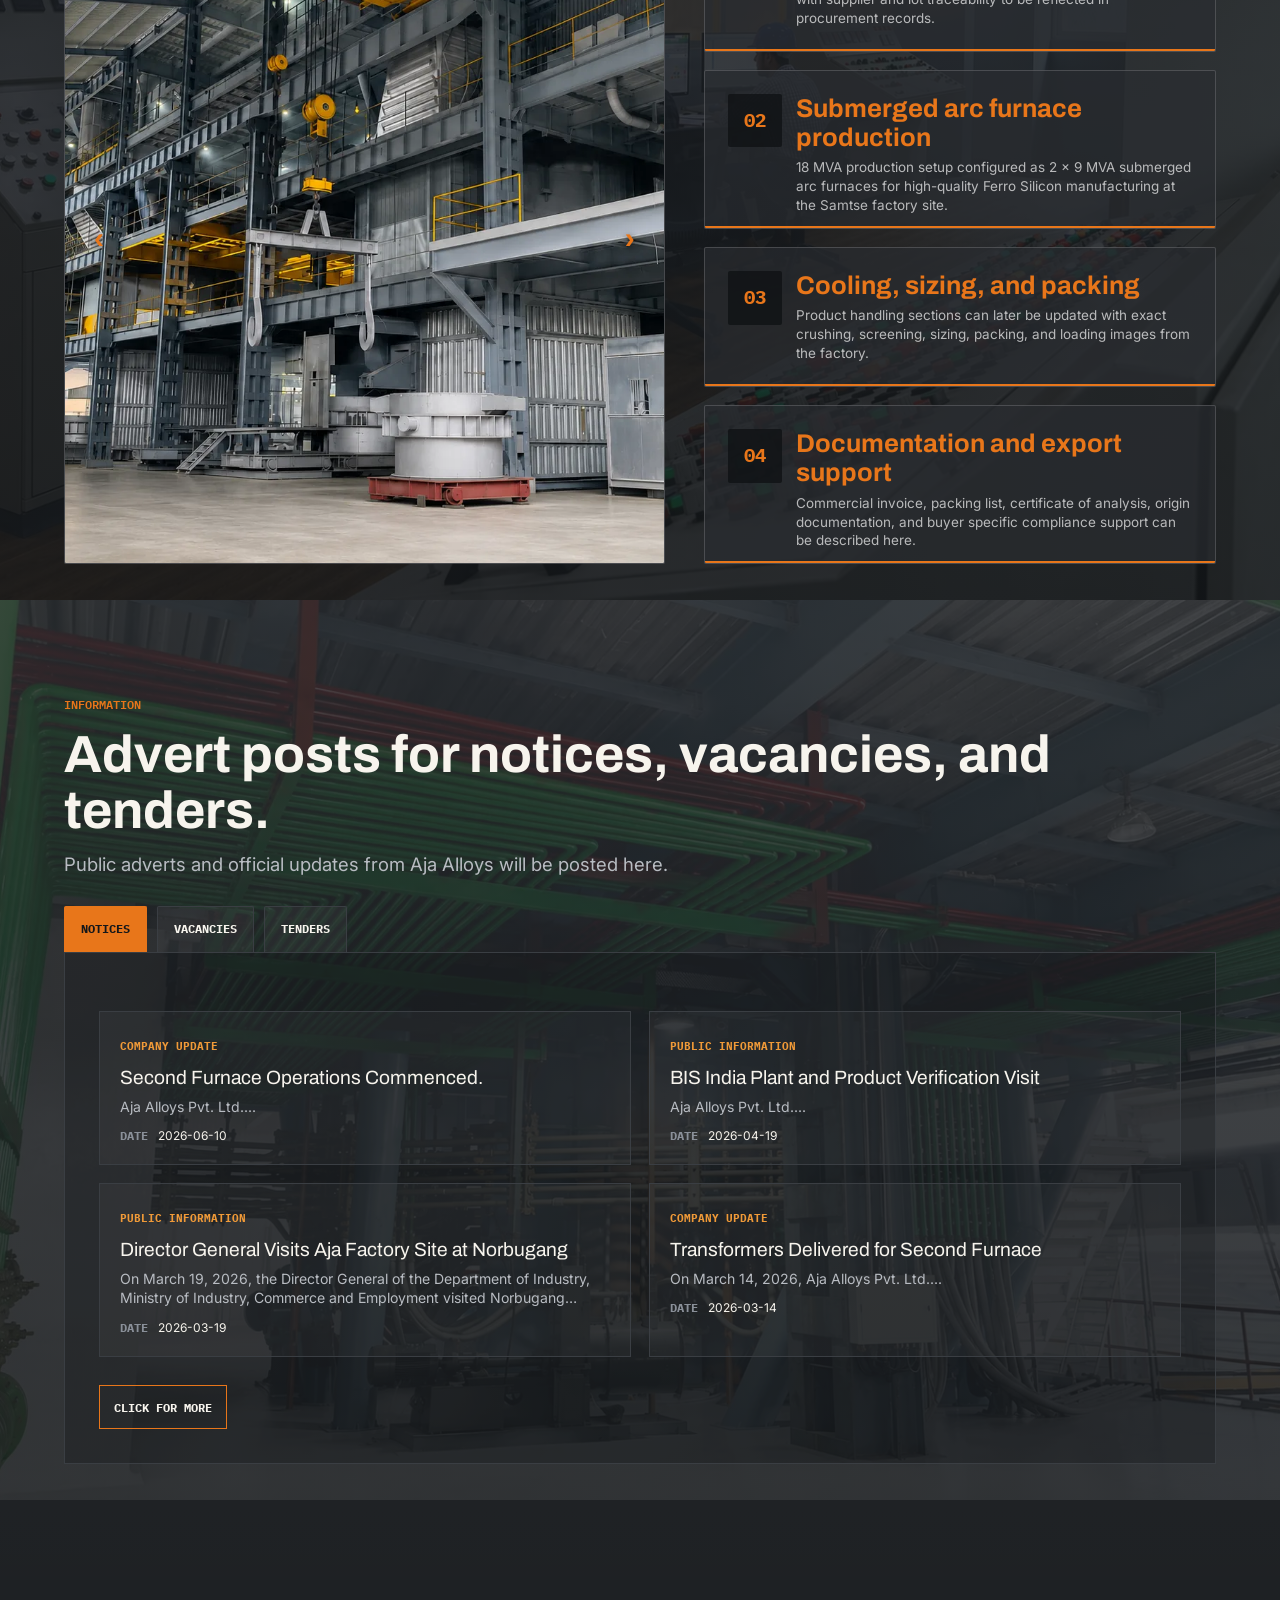
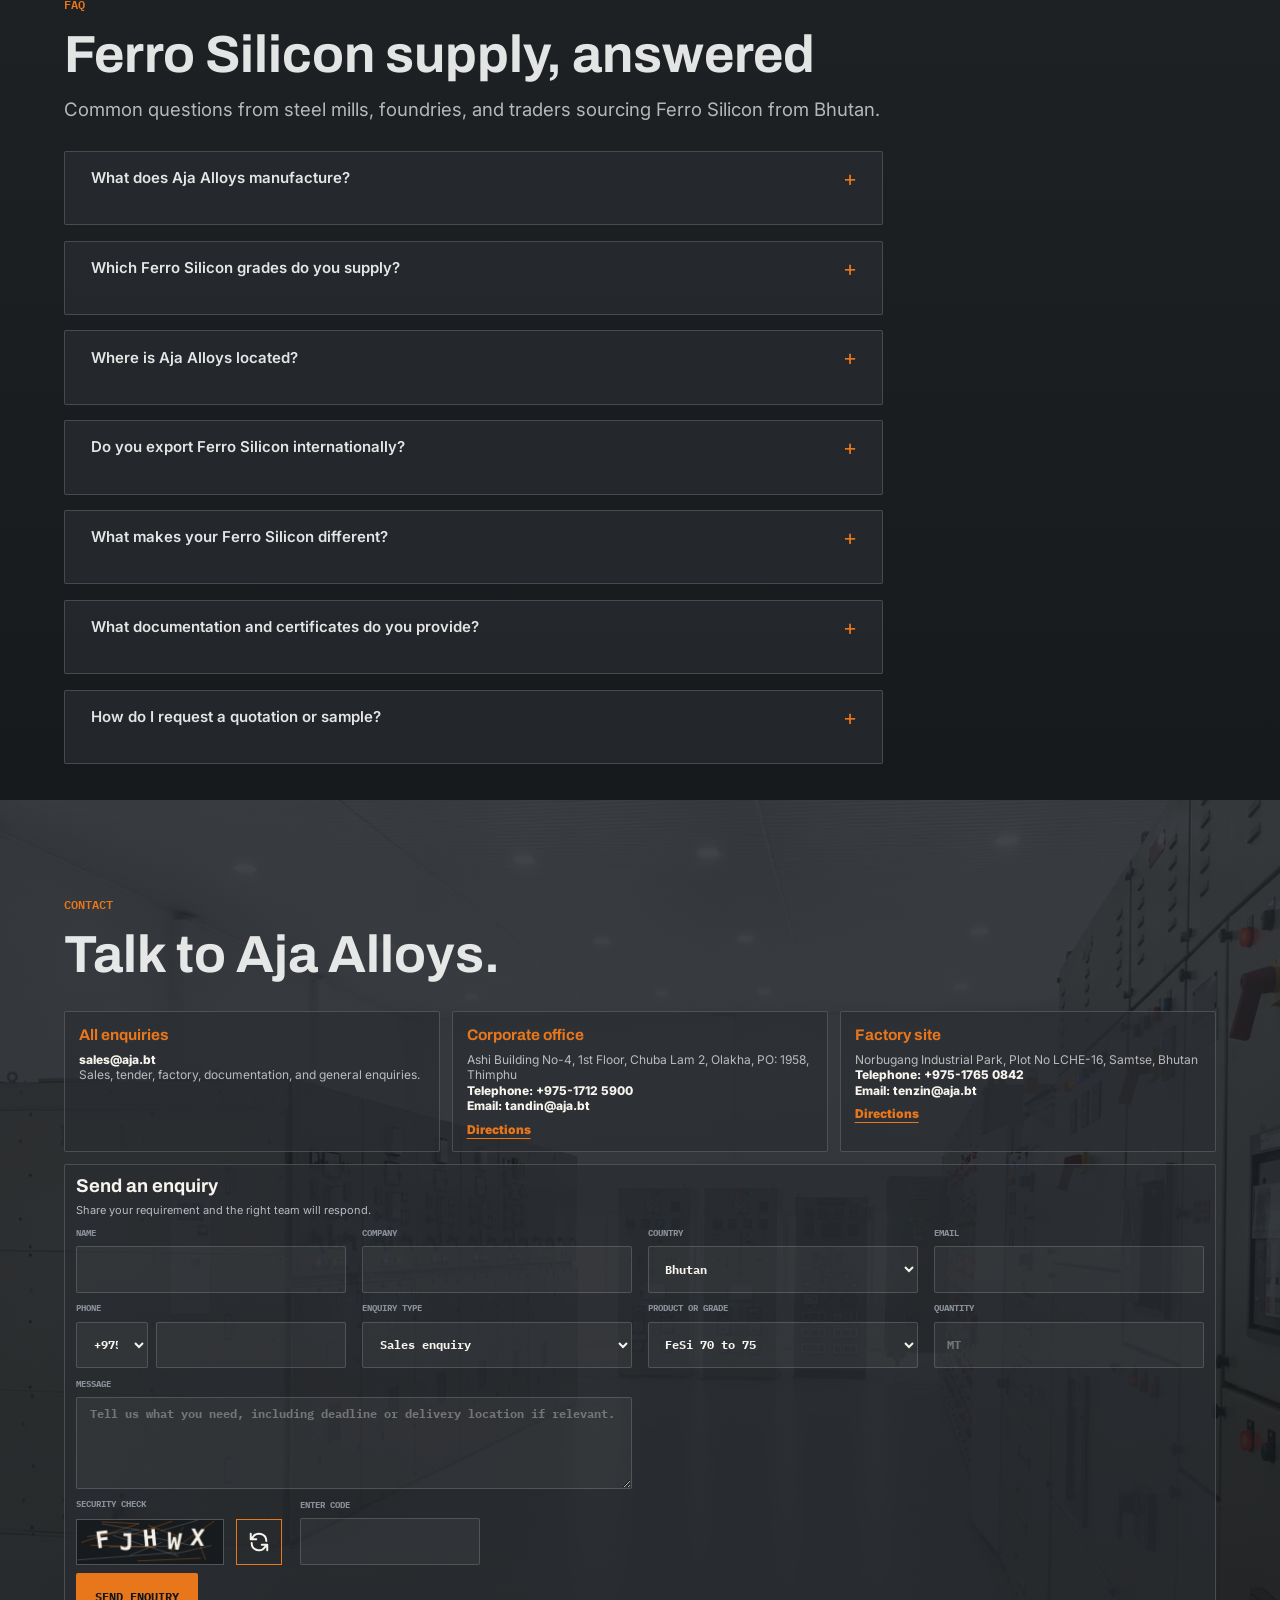
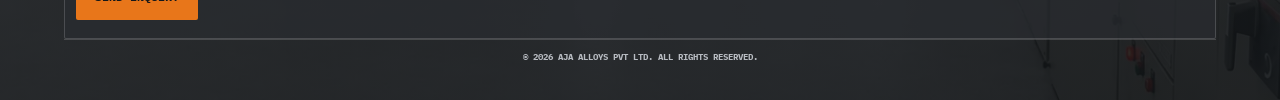
==== commit 98aac038: "update" ====
--- a/index.html
+++ b/index.html
@@ -831,6 +831,6 @@
     </button>
   </nav>
 
-  <script src="script.js?v=20260625-notice-preview-v4"></script>
+  <script src="script.js?v=20260626-visitor-repeat-v1"></script>
 </body>
 </html>
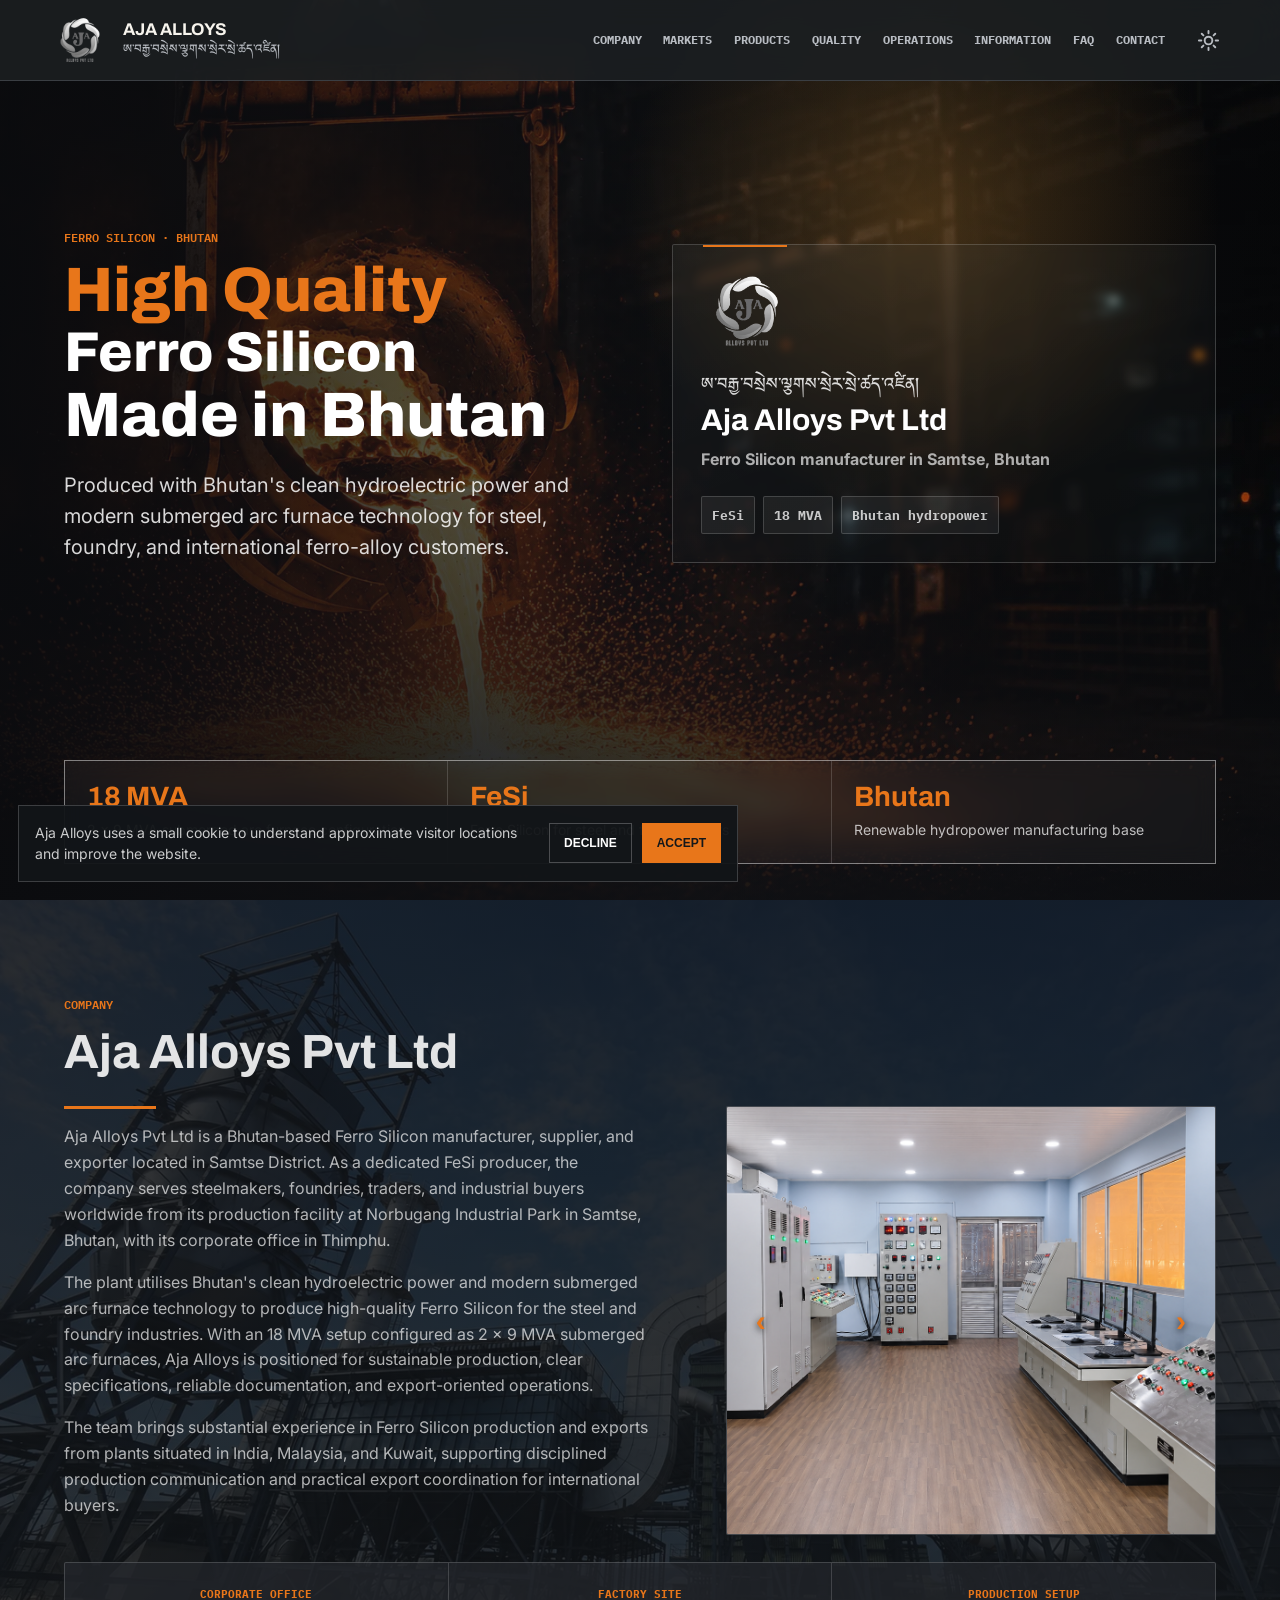
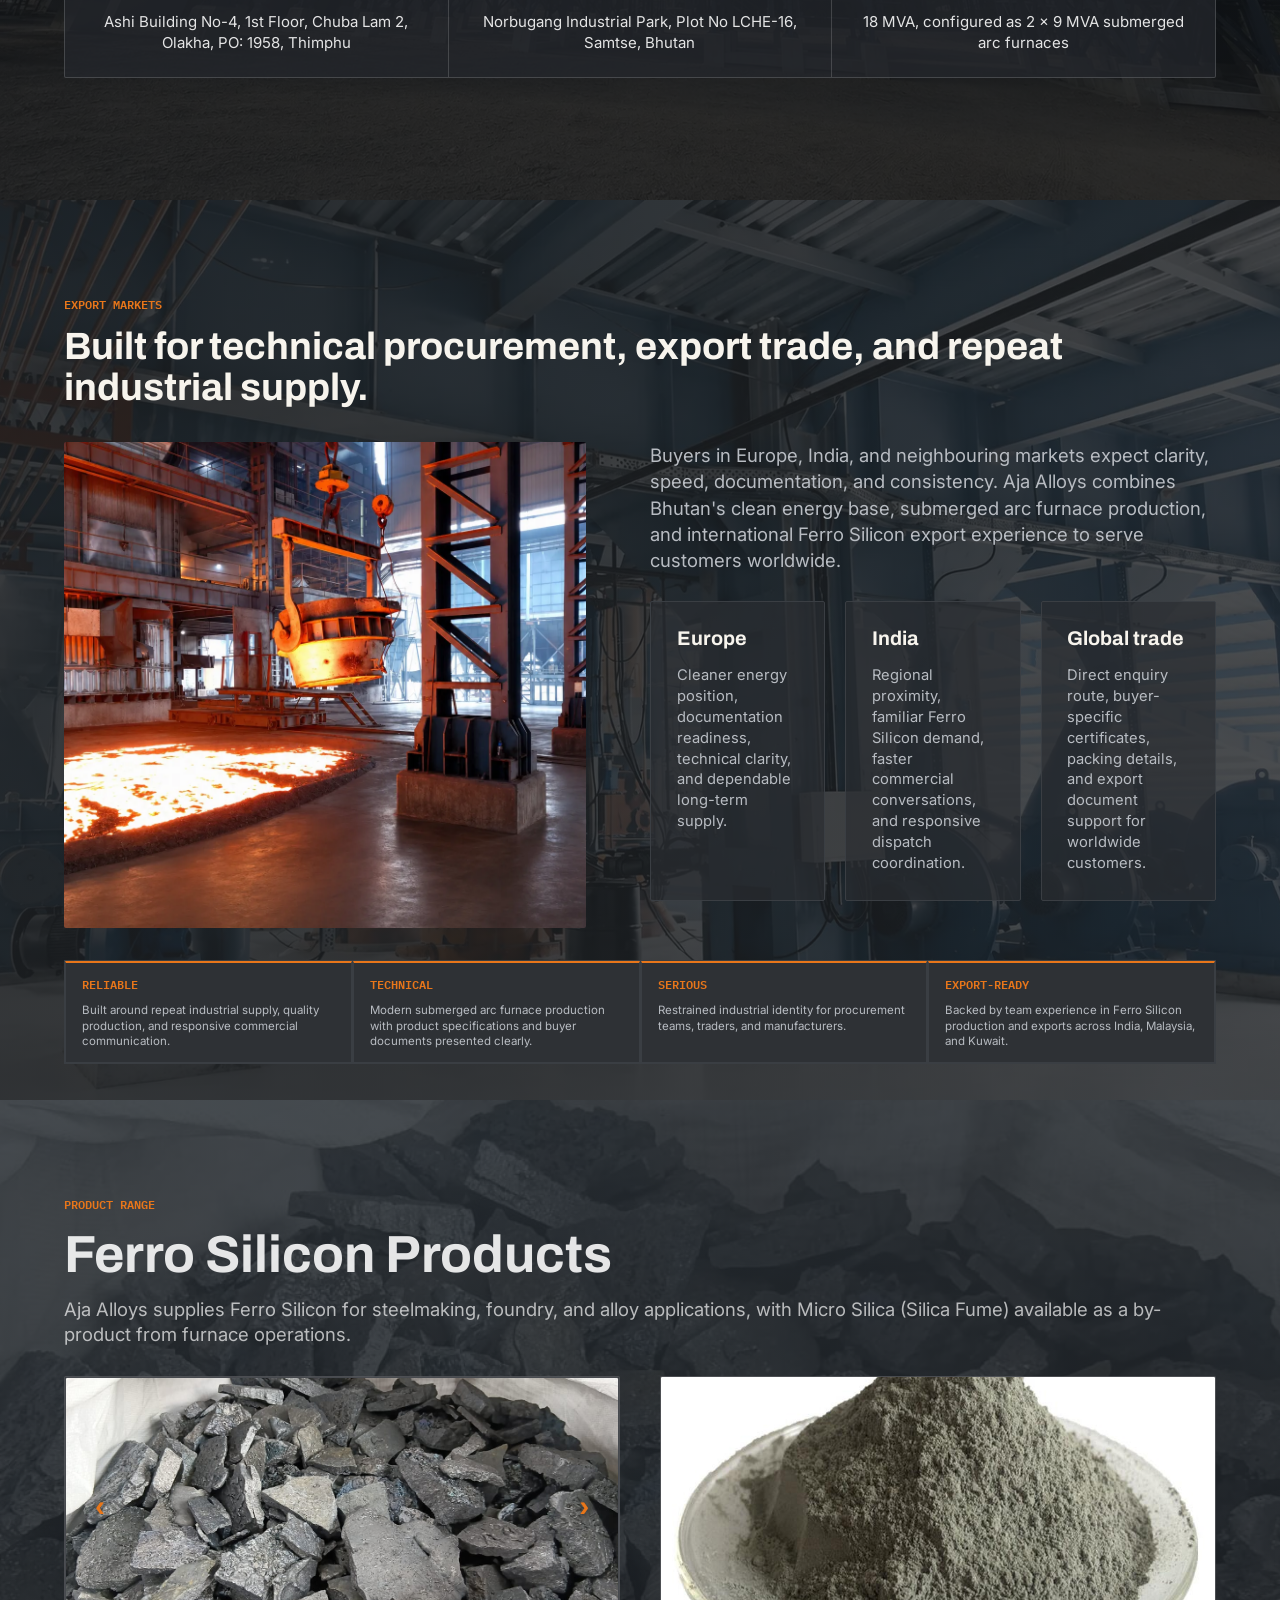
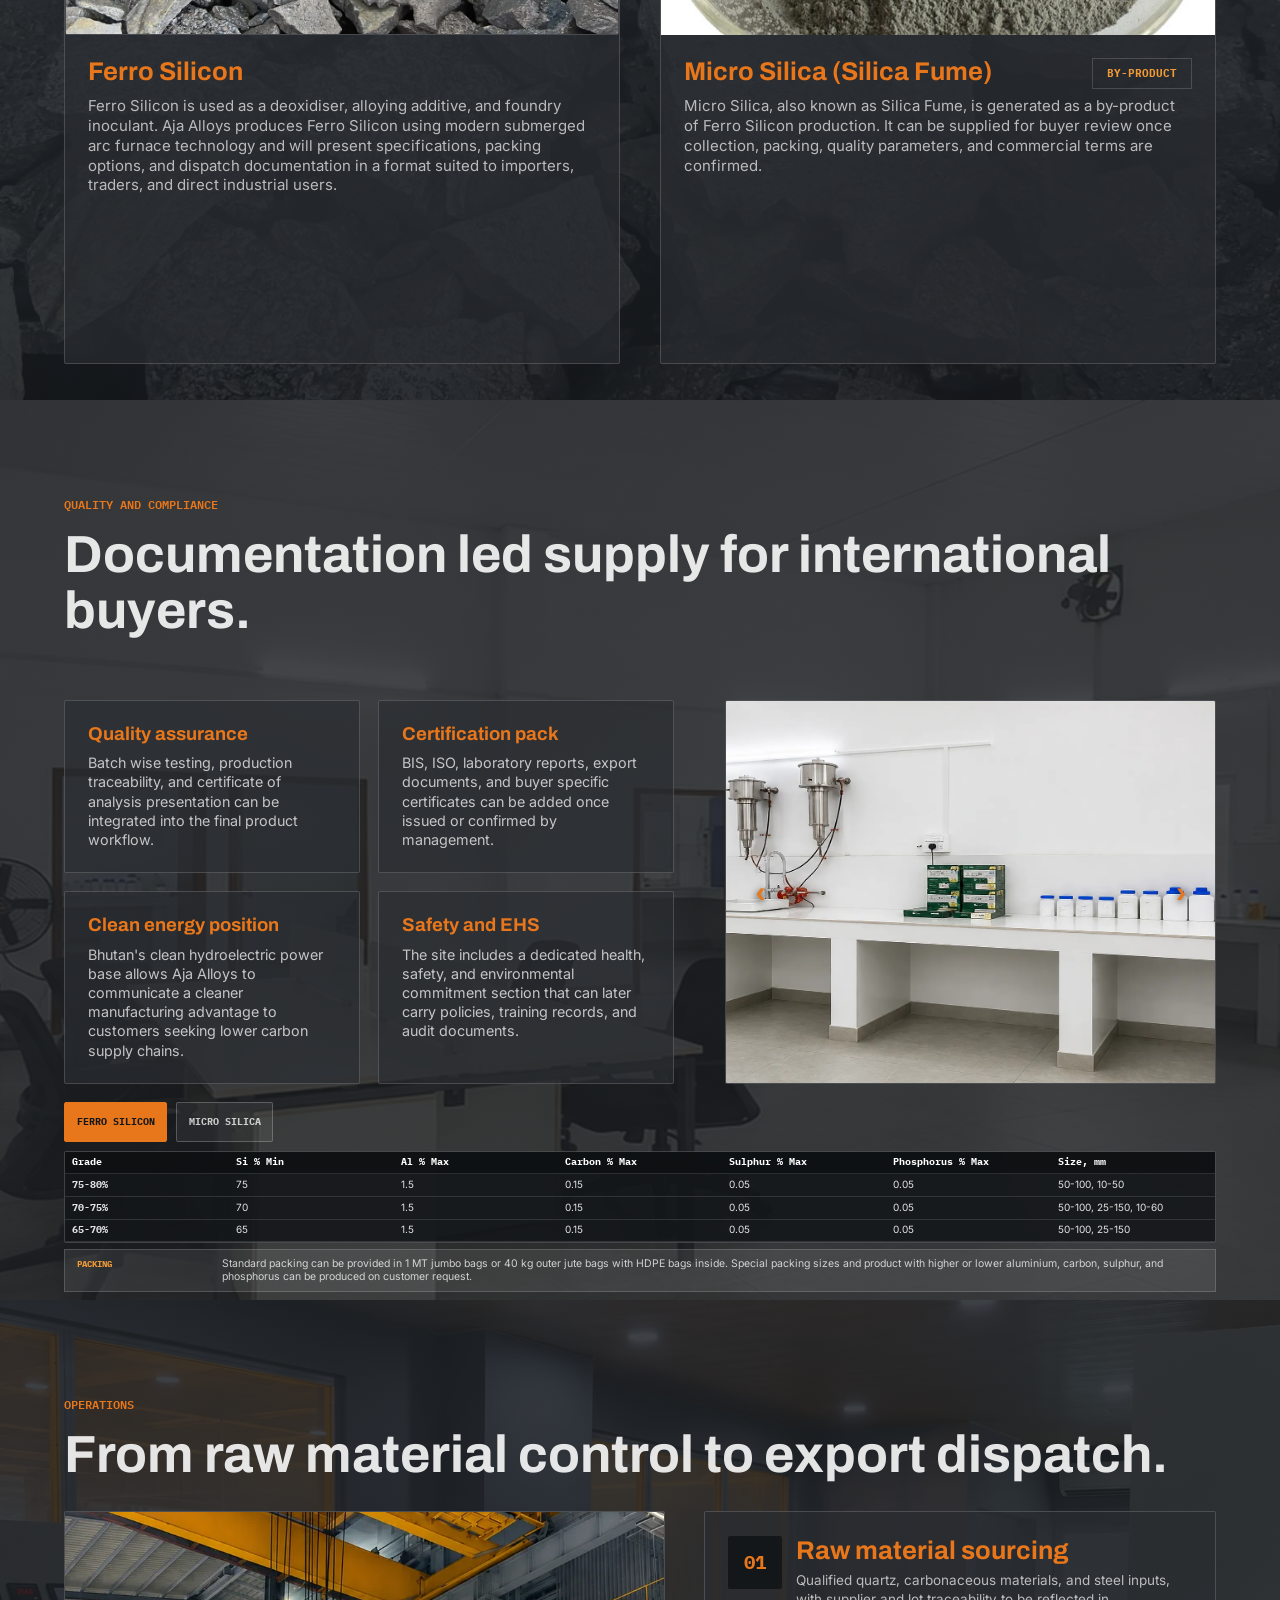
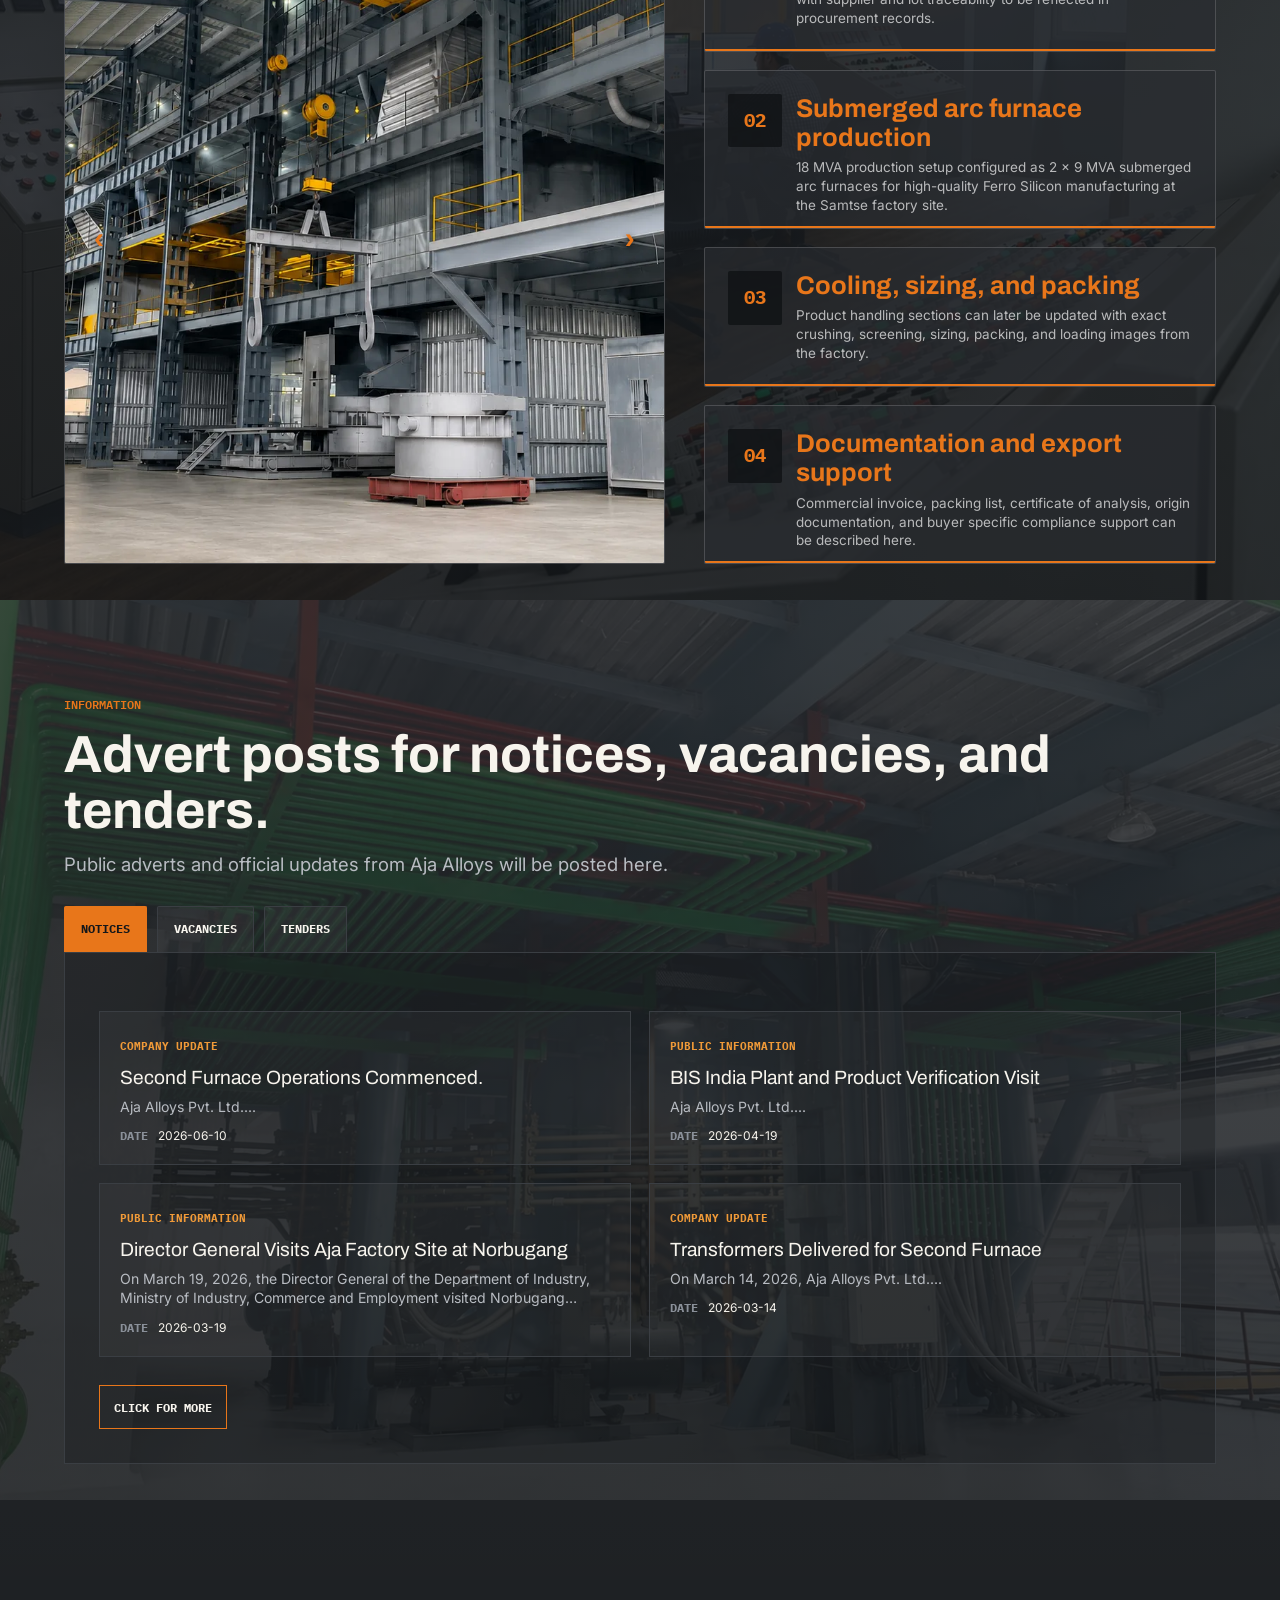
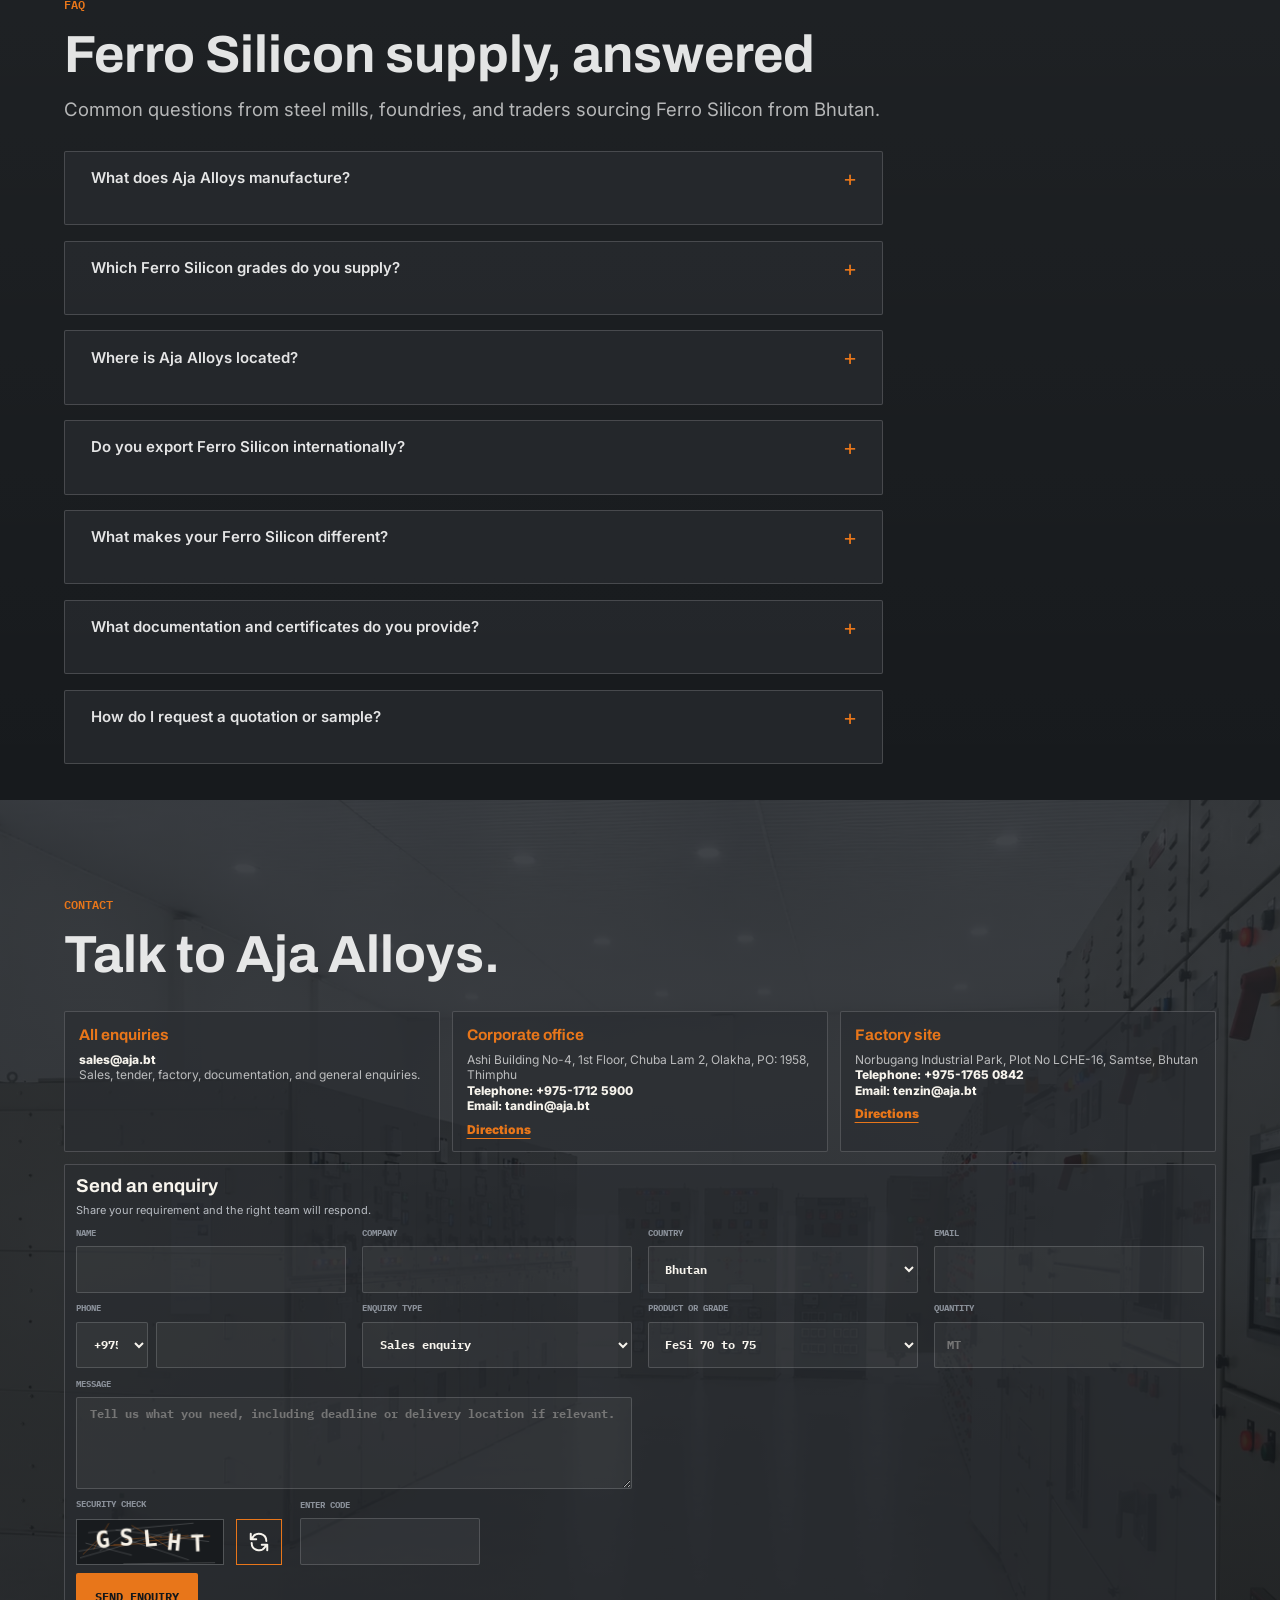
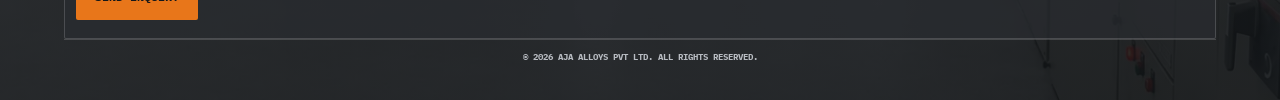
==== commit be7afe42: "update" ====
--- a/index.html
+++ b/index.html
@@ -831,6 +831,6 @@
     </button>
   </nav>
 
-  <script src="script.js?v=20260626-visitor-repeat-v1"></script>
+  <script src="script.js?v=20260626-faq-accordion-v1"></script>
 </body>
 </html>
